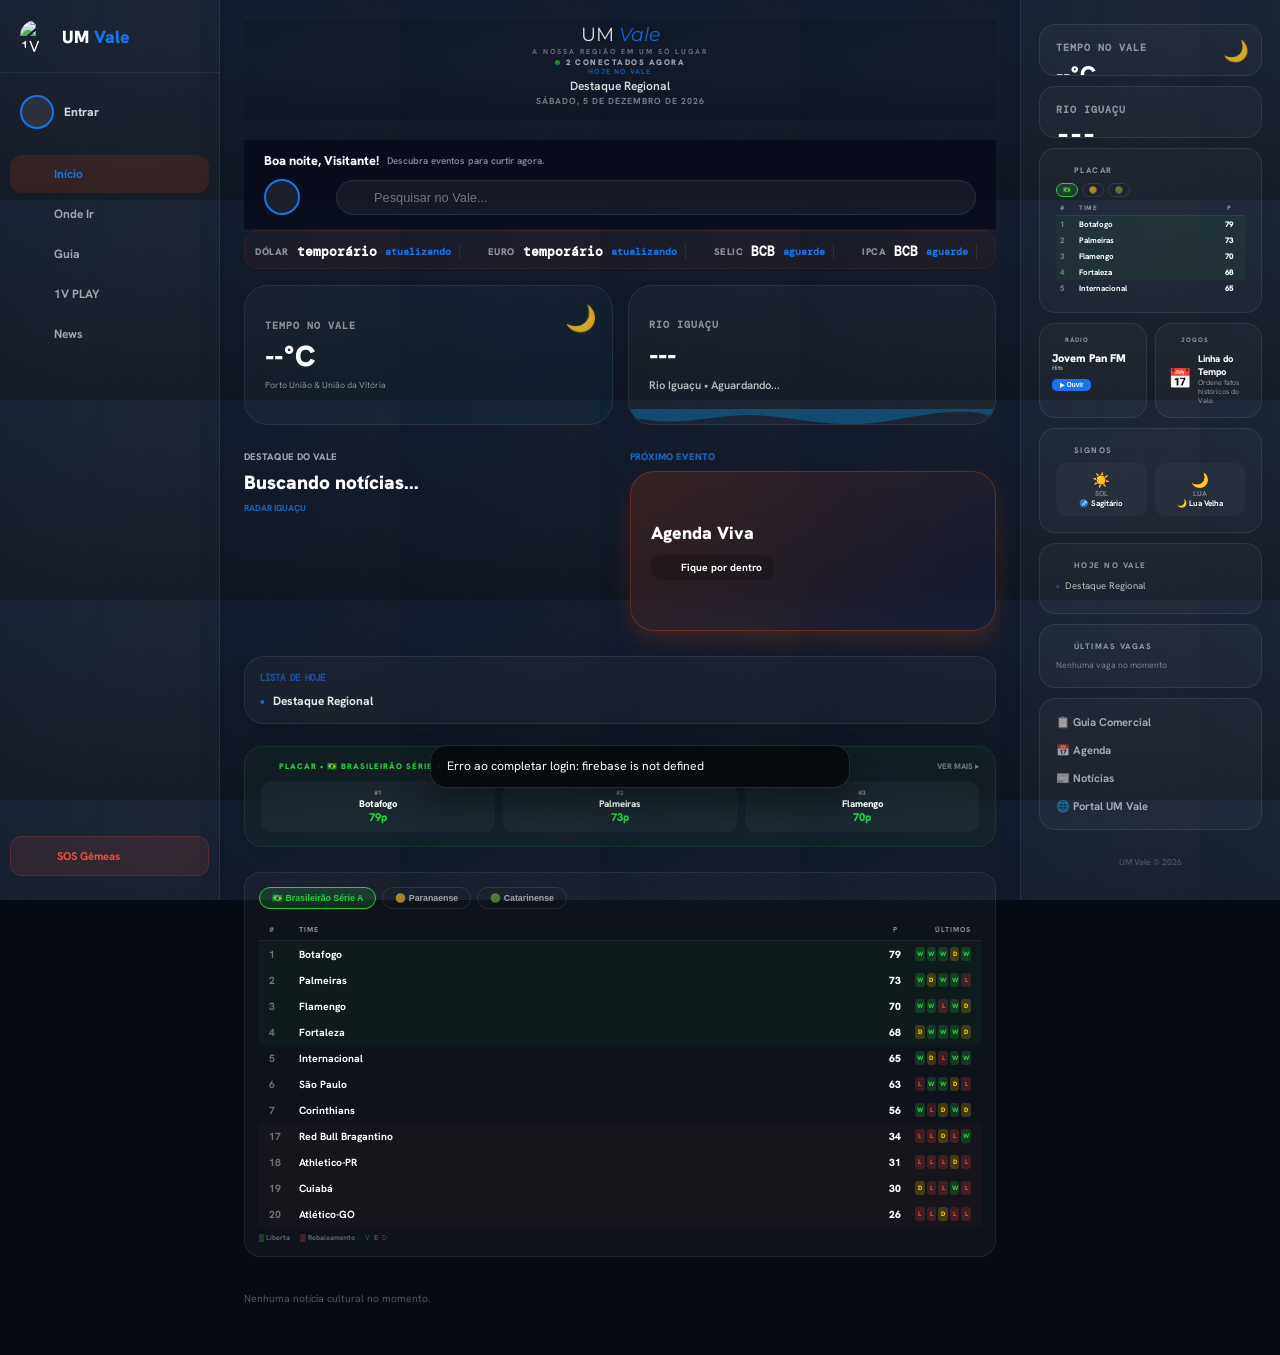
==== index.html @ b372ef94 "fix: sidebar widgets iguais ao home (tempo/rio stat-card), hoje no vale no sidebar, placar preview, " ====
<!DOCTYPE html>
<html lang="pt-br">
<head>
    <meta charset="UTF-8">
    <meta name="viewport" content="width=device-width, initial-scale=1.0, maximum-scale=1.0, user-scalable=no">
	    <title>UM Vale | A nossa região em um só lugar</title>
        <meta name="description" content="Tudo o que acontece no Vale do Iguaçu em um só lugar. Eventos, guia comercial, notícias e utilidade pública das Gêmeas.">
        <meta property="og:title" content="UM Vale | A nossa região em um só lugar">
        <meta property="og:description" content="O Super App oficial das Gêmeas do Iguaçu. Conecte-se com eventos, empresas e as principais notícias da região.">
        <meta property="og:image" content="https://umvale.wordpress.com/wp-content/uploads/2026/05/23e9addd-68b6-4407-bd96-4b62fd82db94.png?w=196&h=196">
        <meta property="og:type" content="website">
        <meta property="og:url" content="https://umvale.web.app">
        <meta property="og:locale" content="pt_BR">
        <meta property="og:site_name" content="UM Vale">
        <meta name="twitter:card" content="summary_large_image">
        <meta name="twitter:title" content="UM Vale | A nossa região em um só lugar">
        <meta name="twitter:description" content="Tudo sobre o Vale do Iguaçu: eventos, guia comercial, notícias e utilidade pública das Gêmeas.">
        <meta name="twitter:image" content="https://umvale.wordpress.com/wp-content/uploads/2026/05/23e9addd-68b6-4407-bd96-4b62fd82db94.png">
        <meta name="keywords" content="Vale do Iguaçu, União da Vitória, Porto União, Gêmeas do Iguaçu, eventos, notícias, guia comercial, radar iguaçu, UM Vale">
        <meta name="author" content="UM Vale">
        <meta name="robots" content="index, follow">
        <link rel="canonical" href="https://umvale.web.app">
        <link rel="manifest" href="/manifest.json">
        <meta name="theme-color" content="#090C1A">
        <meta name="apple-mobile-web-app-capable" content="yes">
        <meta name="apple-mobile-web-app-title" content="UM Vale">
        <meta name="apple-mobile-web-app-status-bar-style" content="black-translucent">
        <link rel="icon" type="image/svg+xml" href="data:image/svg+xml,%3Csvg xmlns='http://www.w3.org/2000/svg' viewBox='0 0 32 32'%3E%3Crect width='32' height='32' rx='6' fill='%23FF4E00'/%3E%3Ctext x='5' y='24' font-family='Arial' font-weight='900' font-size='18' fill='white'%3E1V%3C/text%3E%3C/svg%3E">
        <link rel="icon" type="image/png" href="https://umvale.wordpress.com/wp-content/uploads/2026/05/23e9addd-68b6-4407-bd96-4b62fd82db94.png?w=32&h=32">
	    <link rel="preconnect" href="https://fonts.googleapis.com">
	    <link rel="preconnect" href="https://fonts.gstatic.com" crossorigin>
	    <link rel="preload" as="image" href="https://umvale.wordpress.com/wp-content/uploads/2026/05/23e9addd-68b6-4407-bd96-4b62fd82db94.png?w=196&h=196&allow_lossy=1">
	    <link href="https://fonts.googleapis.com/css2?family=Hanken+Grotesk:wght@400;600;700;800;900&family=Montserrat:wght@700;800;900&family=DM+Mono:wght@400;500&display=swap" rel="stylesheet">
	    <script type="application/ld+json">
	    [{
	        "@context": "https://schema.org",
	        "@type": "WebApplication",
	        "name": "UM Vale",
	        "url": "https://umvale.web.app",
	        "description": "Tudo o que acontece no Vale do Iguaçu em um só lugar. Eventos, guia comercial, notícias, rádio e utilidade pública das Gêmeas.",
	        "applicationCategory": "Lifestyle",
	        "operatingSystem": "Web",
	        "browserRequirements": "Requires JavaScript",
	        "offers": {
	            "@type": "Offer",
	            "price": "0",
	            "priceCurrency": "BRL"
	        },
	        "author": {
	            "@type": "Organization",
	            "name": "UM Vale"
	        }
	    },
	    {
	        "@context": "https://schema.org",
	        "@type": "LocalBusiness",
	        "name": "UM Vale — Super App das Gêmeas do Iguaçu",
	        "description": "Portal de serviços, eventos, notícias e guia comercial de União da Vitória e Porto União.",
	        "url": "https://umvale.web.app",
	        "areaServed": [
	            {"@type": "City", "name": "União da Vitória"},
	            {"@type": "City", "name": "Porto União"}
	        ],
	        "address": {
	            "@type": "PostalAddress",
	            "addressLocality": "União da Vitória",
	            "addressRegion": "PR",
	            "addressCountry": "BR"
	        }
	    }]
	    </script>
	    <style>
        :root {
            --primary: #FF4E00;
            --secondary: #1B255F;
            --bg-color: #090C1A;
            --text-color: #ffffff;
            --text-muted: rgba(255, 255, 255, 0.6);
            --card-bg: rgba(255, 255, 255, 0.04);
            --card-border: rgba(255, 255, 255, 0.1);
            --glass-bg: rgba(255, 255, 255, 0.05);
            --glass-border: rgba(255, 255, 255, 0.12);
            --nav-bg: rgba(9, 12, 26, 0.95);
            
            --azul-vale: #1B255F;
            --laranja-destaque: #FF4E00;
            --amarelo-manha: #FFD700;
            --glass-bg: rgba(255, 255, 255, 0.05);
            --glass-bg-alt: rgba(255, 255, 255, 0.05);
            --preto-editorial: #090C1A;
            --off-white: #F5F2EC;
            
            --radar-blue: var(--primary);
            --esporte-green: #28CD41;
            --plural-orange: #FF9500;

            /* 1V PLAY */
            --azul-play: #1B255F;
            --laranja-play: #FF4E00;
            --off-white-play: #F5F2EC;
            --c-palavra: #1B255F;
            --c-quiz: #7C3AED;
            --c-soletra: #059669;
            --c-timeline: #D97706;
            --on-primary: #ffffff;
        }

        body.light-mode {
            --bg-color: #ffffff;
            --text-color: #1a1a1a;
            --text-muted: #666666;
            --card-bg: #f5f7fa;
            --card-border: rgba(0, 0, 0, 0.05);
            --glass-bg: rgba(255, 255, 255, 0.85);
            --glass-border: rgba(0, 0, 0, 0.08);
            --nav-bg: rgba(255, 255, 255, 0.98);
        }

        body.primary-is-light {
            --bg-color: #0f0d08;
            --text-color: #ffffff;
            --text-muted: rgba(255, 255, 255, 0.64);
            --card-bg: rgba(255, 215, 0, 0.055);
            --card-border: rgba(255, 215, 0, 0.16);
            --glass-bg: rgba(20, 17, 8, 0.88);
            --glass-border: rgba(255, 215, 0, 0.18);
            --nav-bg: rgba(15, 13, 8, 0.96);
        }

        body.primary-is-light .card,
        body.primary-is-light .stat-card,
        body.primary-is-light .search-bar,
        body.primary-is-light .tabs-container,
        body.primary-is-light .bottom-nav,
        body.primary-is-light #auth-container {
            background-color: rgba(12, 10, 6, 0.88) !important;
            border-color: rgba(255, 215, 0, 0.18) !important;
            color: #ffffff !important;
        }

        body.primary-is-light .btn-action,
        body.primary-is-light .tab-btn.active,
        body.primary-is-light .filter-chip.active,
        body.primary-is-light .btn--primary,
        body.primary-is-light .score-val,
        body.primary-is-light .card__tag,
        body.primary-is-light .badge,
        body.primary-is-light .editorial-pill.active,
        body.primary-is-light .btn {
            color: #0f0d08 !important;
        }

        /* Vale Memória & Desafio */
        .memory-bar {
            background: rgba(255, 255, 255, 0.03);
            border: 1px solid rgba(255, 255, 255, 0.08);
            border-radius: 24px;
            padding: 16px;
            margin-top: 10px;
            display: flex;
            flex-direction: column;
            gap: 8px;
        }
        .memory-item { display: flex; flex-direction: column; gap: 2px; }
        .memory-label { font-family: 'DM Mono', monospace; font-size: 0.6rem; color: var(--primary); text-transform: uppercase; letter-spacing: 1px; }
        .memory-value { font-size: 0.85rem; font-weight: 500; color: var(--text-color); line-height: 1.4; }

        /* Scoreboard & Radar */
        .scoreboard-radar {
            background: rgba(255, 255, 255, 0.03);
            border: 1px solid rgba(255, 255, 255, 0.08);
            border-radius: 24px;
            padding: 16px;
            margin-bottom: 20px;
            display: flex;
            flex-direction: column;
            gap: 12px;
            overflow: hidden;
            animation: fadeIn 0.5s ease;
        }
        .score-row {
            display: flex;
            align-items: center;
            justify-content: space-between;
            padding: 12px 0;
            border-bottom: 1px solid rgba(255,255,255,0.05);
        }
        .score-row:last-child { border-bottom: none; }
        .score-team-box {
            flex: 1;
            display: flex;
            flex-direction: column;
            align-items: center;
            gap: 4px;
            width: 35%;
        }
        .score-team-name {
            font-size: 0.75rem;
            font-weight: 800;
            text-align: center;
            white-space: nowrap;
            overflow: hidden;
            text-overflow: ellipsis;
            width: 100%;
        }
        .score-result-box {
            display: flex;
            align-items: center;
            justify-content: center;
            gap: 12px;
            padding: 0 15px;
            background: rgba(255,255,255,0.04);
            border-radius: 12px;
            height: 44px;
        }
        .score-number {
            font-size: 1.1rem;
            font-weight: 900;
            color: var(--esporte-green);
            font-family: 'DM Mono', monospace;
        }
        .score-vs {
            font-size: 0.55rem;
            opacity: 0.3;
            font-weight: 900;
        }
        .score-meta-below {
            display: flex;
            justify-content: center;
            gap: 10px;
            margin-top: 6px;
            font-size: 0.58rem;
            opacity: 0.5;
            font-weight: 700;
            text-transform: uppercase;
        }
        .score-expand-btn {
            background: rgba(255,255,255,0.05);
            border: 1px solid rgba(255,255,255,0.1);
            color: rgba(255,255,255,0.6);
            width: 100%;
            padding: 10px;
            border-radius: 12px;
            font-size: 0.65rem;
            font-weight: 900;
            text-transform: uppercase;
            cursor: pointer;
            margin-top: 5px;
            transition: 0.3s;
        }
        
        /* GAME INTERACTION FEEDBACK */
        .game-btn-active {
            transform: scale(0.95);
            background: var(--primary) !important;
            color: var(--on-primary) !important;
            box-shadow: 0 0 20px var(--primary);
            transition: 0.1s ease;
        }
        .game-choice-p { transition: all 0.2s cubic-bezier(0.4, 0, 0.2, 1); }
        .game-choice-p:active { transform: scale(0.92); filter: brightness(1.2); }

        * { margin: 0; padding: 0; box-sizing: border-box; -webkit-tap-highlight-color: transparent; }

        body {
            font-family: 'Hanken Grotesk', sans-serif;
            background-color: #000;
            background-image: url('https://images.unsplash.com/photo-1550684848-fac1c5b4e853?q=80&w=1080');
            background-size: cover;
            background-position: center;
            background-attachment: fixed;
            background-repeat: no-repeat;
            color: var(--text-color);
            min-height: 100vh;
            overflow-x: hidden;
            transition: background-color 0.4s ease, color 0.4s ease;
        }
        /* Headlines: Montserrat */
        .app-title, .splash__title-app, .splash__logo-v, .card-title, .section-title,
        .hub-title-p, .gc-n-p, .home-section-head .section-title,
        h1, h2, h3, h4, .stat-value, .loading { font-family: 'Montserrat', sans-serif; }
        /* Metadata: DM Mono */
        .card-detail, .stat-label, .splash__msg,
        .news-badge, .filter-chip, .card-type { font-family: 'DM Mono', monospace; }

        body::before {
            content: "";
            position: fixed;
            inset: 0;
            pointer-events: none;
            z-index: -1;
            background: 
                radial-gradient(900px 520px at 10% 0%, var(--glass-bg), transparent 60%),
                radial-gradient(720px 520px at 95% 10%, var(--glass-bg-alt), transparent 62%),
                url("data:image/svg+xml,%3Csvg viewBox='0 0 200 200' xmlns='http://www.w3.org/2000/svg'%3E%3Cfilter id='n'%3E%3CfeTurbulence type='fractalNoise' baseFrequency='0.8' numOctaves='3' stitchTiles='stitch'/%3E%3C/filter%3E%3Crect width='100%25' height='100%25' filter='url(%23n)' opacity='0.03'/%3E%3C/svg%3E");
            background-repeat: repeat;
            background-size: 200px 200px;
            opacity: 1;
        }
        body.light-mode::before { opacity: 0.3; }

        .bg-fixed {
            position: fixed;
            top: 0; left: 0; width: 100%; height: 100%;
            background: #000 url('https://images.unsplash.com/photo-1449824913935-59a10b8d2000?q=80&w=1920') no-repeat center center;
            background-size: cover;
            z-index: -1;
            filter: brightness(0.12) saturate(0.8) blur(10px);
            transform: scale(1.1);
            background-repeat: no-repeat;
        }



        /* ===== DESKTOP SIDEBARS ===== */
        #sidebar-left, #sidebar-right { display: none; }

        .sidebar-left {
            position: fixed; top: 0; left: 0;
            width: 220px; height: 100vh;
            background: var(--card-bg);
            border-right: 1px solid var(--card-border);
            display: flex; flex-direction: column;
            padding: 20px 0; z-index: 900;
            overflow-y: auto;
        }
        .sidebar-left__brand {
            display: flex; align-items: center; gap: 10px;
            padding: 0 20px 20px;
            border-bottom: 1px solid rgba(255,255,255,0.06);
        }
        .sidebar-left__logo { width: 32px; height: 32px; border-radius: 50%; }
        .sidebar-left__title { font-size: 1.1rem; font-weight: 900; color: #fff; }
        .sidebar-left__title span { color: var(--primary); }

        .sidebar-left__profile {
            display: flex; align-items: center; gap: 10px;
            padding: 14px 20px; cursor: pointer;
            transition: 0.2s; margin: 8px 0;
        }
        .sidebar-left__profile:hover { background: rgba(255,255,255,0.04); }
        .sidebar-left__avatar {
            width: 34px; height: 34px; border-radius: 50%;
            background: rgba(255,255,255,0.08);
            border: 2px solid var(--primary);
            display: flex; align-items: center; justify-content: center;
            flex-shrink: 0; overflow: hidden;
        }
        .sidebar-left__user {
            font-size: 0.75rem; font-weight: 800; color: rgba(255,255,255,0.8);
            white-space: nowrap; overflow: hidden; text-overflow: ellipsis;
        }

        .sidebar-left__nav {
            flex: 1; display: flex; flex-direction: column;
            padding: 4px 10px; gap: 2px;
        }
        .sidebar-nav-item {
            display: flex; align-items: center; gap: 12px;
            padding: 11px 14px; border-radius: 12px;
            font-size: 0.75rem; font-weight: 700;
            color: rgba(255,255,255,0.6); text-decoration: none;
            transition: 0.2s; cursor: pointer;
        }
        .sidebar-nav-item:hover { background: rgba(255,255,255,0.06); color: rgba(255,255,255,0.9); }
        .sidebar-nav-item.active { background: rgba(255,78,0,0.12); color: var(--primary); }
        .sidebar-nav-item i { width: 18px; flex-shrink: 0; }

        .sidebar-left__sos {
            display: flex; align-items: center; gap: 10px;
            padding: 12px 20px; margin: 8px 10px 4px;
            border-radius: 12px; cursor: pointer;
            background: rgba(231,76,60,0.1);
            border: 1px solid rgba(231,76,60,0.2);
            color: #e74c3c; font-size: 0.7rem; font-weight: 800;
            transition: 0.2s;
        }
        .sidebar-left__sos:hover { background: rgba(231,76,60,0.2); }
        .sidebar-left__sos i { width: 16px; }

        /* RIGHT SIDEBAR */
        .sidebar-right {
            position: fixed; top: 0; right: 0;
            width: 260px; height: 100vh;
            background: var(--card-bg);
            border-left: 1px solid var(--card-border);
            display: flex; flex-direction: column;
            padding: 24px 18px; z-index: 900;
            overflow-y: auto; gap: 10px;
        }
        .sidebar-right__section {
            background: rgba(255,255,255,0.03);
            border: 1px solid var(--card-border);
            border-radius: 16px; padding: 16px;
        }
        .sidebar-right__label {
            font-size: 0.5rem; font-weight: 800;
            text-transform: uppercase; letter-spacing: 1.5px;
            color: var(--text-muted); margin-bottom: 8px;
        }
        .sidebar-right__weather {
            display: flex; align-items: center; justify-content: space-between;
        }
        .sidebar-right__river {
            display: flex; flex-direction: column; gap: 2px;
        }
        .sidebar-right__links {
            display: flex; flex-direction: column; gap: 6px;
            padding: 12px 16px;
        }
        .sidebar-right__links a {
            color: rgba(255,255,255,0.6); text-decoration: none;
            font-size: 0.7rem; font-weight: 700; padding: 4px 0;
            transition: 0.2s; cursor: pointer;
        }
        .sidebar-right__links a:hover { color: #fff; }
        .sidebar-right__footer {
            text-align: center; font-size: 0.55rem;
            color: rgba(255,255,255,0.2); padding: 16px 0 8px;
            margin-top: auto; font-weight: 600;
        }

        /* DESKTOP LAYOUT OVERRIDES */
        @media (min-width: 1024px) {
            .container {
                max-width: none;
                margin: 0 260px 0 220px;
                padding: 20px 24px;
                padding-bottom: 40px;
            }
            .bottom-nav { display: none !important; }
            #sidebar-left { display: flex; }
            #sidebar-right { display: flex; }
            body { background: var(--bg-color); }
            .bg-fixed { display: none; }
            #mini-player-container {
                left: calc(220px + (100vw - 220px - 260px) / 2);
                bottom: 24px;
                max-width: 500px;
                width: calc(100vw - 220px - 260px - 40px);
            }
            /* Hide duplicated home widgets on desktop — only sidebar shows them */
            #view-home .impact-stats,
            #view-home #home-widgets,
            #view-home #home-footer,
            #view-home #home-today-events,
            #view-home #home-guide-feature {
                display: none;
            }
        }

        /* TABLET NARROW (iPad mini portrait) */
        @media (min-width: 768px) and (max-width: 899px) {
            .container { max-width: none; margin: 0 0 0 70px; }
            .bottom-nav { display: none !important; }
            #sidebar-right { display: none; }
            #sidebar-left {
                display: flex; width: 70px;
                padding: 16px 0; align-items: center;
            }
            .sidebar-left__brand { flex-direction: column; padding: 0 8px 16px; gap: 4px; }
            .sidebar-left__title { display: none; }
            .sidebar-left__logo { width: 28px; height: 28px; }
            .sidebar-left__profile { flex-direction: column; padding: 10px 0; }
            .sidebar-left__user { display: none; }
            .sidebar-left__nav { align-items: center; padding: 4px 4px; }
            .sidebar-nav-item {
                flex-direction: column; gap: 3px; padding: 10px 4px;
                font-size: 0.5rem; text-align: center;
            }
            .sidebar-nav-item i { width: 20px; }
            .sidebar-nav-item span { display: block; }
            .sidebar-left__sos {
                flex-direction: column; gap: 4px; padding: 10px;
                font-size: 0.5rem; margin: 8px 4px 4px; text-align: center;
            }
            .sidebar-left__sos i { width: 18px; }
            #mini-player-container {
                left: calc(70px + (100vw - 70px) / 2);
                max-width: 500px;
                width: calc(100vw - 70px - 40px);
            }
        }

        /* TABLET WIDE (iPad Air/Pro) — mostra sidebar-right se houver espaço */
        @media (min-width: 900px) and (max-width: 1023px) {
            .container { max-width: none; margin: 0 220px 0 70px; }
            .bottom-nav { display: none !important; }
            #sidebar-right { display: flex; width: 220px; }
            #sidebar-left {
                display: flex; width: 70px;
                padding: 16px 0; align-items: center;
            }
            .sidebar-left__brand { flex-direction: column; padding: 0 8px 16px; gap: 4px; }
            .sidebar-left__title { display: none; }
            .sidebar-left__logo { width: 28px; height: 28px; }
            .sidebar-left__profile { flex-direction: column; padding: 10px 0; }
            .sidebar-left__user { display: none; }
            .sidebar-left__nav { align-items: center; padding: 4px 4px; }
            .sidebar-nav-item {
                flex-direction: column; gap: 3px; padding: 10px 4px;
                font-size: 0.5rem; text-align: center;
            }
            .sidebar-nav-item i { width: 20px; }
            .sidebar-nav-item span { display: block; }
            .sidebar-left__sos {
                flex-direction: column; gap: 4px; padding: 10px;
                font-size: 0.5rem; margin: 8px 4px 4px; text-align: center;
            }
            .sidebar-left__sos i { width: 18px; }
            #mini-player-container {
                left: calc(70px + (100vw - 70px - 220px) / 2 + 70px);
                max-width: 460px;
                width: calc(100vw - 70px - 220px - 40px);
            }
            /* Hide duplicated home widgets on wide tablet */
            #view-home .impact-stats,
            #view-home #home-widgets,
            #view-home #home-footer,
            #view-home #home-today-events,
            #view-home #home-guide-feature {
                display: none;
            }
        }

        header {
            margin-bottom: 20px;
            display: flex;
            flex-direction: column;
            align-items: center;
            text-align: center;
            position: relative;
        }

        .stat-card {
            background: var(--card-bg);
            border: 1px solid var(--card-border);
            padding: 20px;
            border-radius: 24px;
            display: flex;
            flex-direction: column;
            justify-content: center;
            min-height: 140px;
            position: relative;
            overflow: hidden;
            transition: all 0.4s cubic-bezier(0.4, 0, 0.2, 1);
        }

        .stat-card--weather {
            background: linear-gradient(135deg, var(--card-bg), rgba(0, 163, 255, 0.05));
        }
        
        .stat-card--river {
            background: var(--card-bg);
        }

        .liquid-container {
            position: absolute;
            bottom: 0;
            left: 0;
            width: 100%;
            height: 0%;
            background: linear-gradient(180deg, rgba(0, 163, 255, 0.3), rgba(0, 163, 255, 0.6));
            transition: height 1.5s cubic-bezier(0.4, 0, 0.2, 1);
            z-index: 1;
        }

        .liquid-wave {
            position: absolute;
            top: -15px;
            left: 0;
            width: 200%;
            height: 20px;
            background: url('data:image/svg+xml,<svg xmlns="http://www.w3.org/2000/svg" viewBox="0 0 1200 120" preserveAspectRatio="none"><path d="M0,0V46.29c47.79,22.2,103.59,32.17,158,28,70.36-5.37,136.33-33.31,206.8-37.5C438.64,32.43,512.34,53.67,583,72.05c69.27,18,138.3,24.88,209.4,13.08,36.15-6,69.85-17.84,104.45-29.34C989.49,25,1113-14.29,1200,52.47V0Z" fill="rgba(0, 163, 255, 0.3)"/></svg>');
            background-size: 50% 100%;
            animation: waveMove 4s linear infinite;
        }

        @keyframes waveMove {
            from { transform: translateX(0); }
            to { transform: translateX(-50%); }
        }

        .stat-content {
            position: relative;
            z-index: 2;
        }

        .stat-label {
            font-size: 0.65rem;
            font-weight: 900;
            text-transform: uppercase;
            letter-spacing: 1px;
            margin-bottom: 10px;
            color: var(--text-muted);
        }

        .stat-value {
            font-size: 1.8rem;
            font-weight: 900;
            font-family: 'Hanken Grotesk', sans-serif;
            line-height: 1;
            margin-bottom: 8px;
        }

        .stat-meta {
            font-size: 0.7rem;
            font-weight: 600;
            opacity: 0.7;
        }

        .stat-card--hot { 
            background: linear-gradient(135deg, var(--card-bg), rgba(255, 78, 0, 0.15)); 
            border-color: rgba(255, 78, 0, 0.25); 
        }
        .stat-card--mild { 
            background: linear-gradient(135deg, var(--card-bg), rgba(20, 188, 226, 0.12)); 
            border-color: rgba(20, 188, 226, 0.25); 
        }
        .stat-card--cold { --card-accent: #3498db; }
        
        .weather-visual {
            position: absolute; top: 0; right: 0; bottom: 0; left: 0;
            pointer-events: none; overflow: hidden; z-index: 0;
        }
        .weather-visual--sun {
            background: radial-gradient(circle at 80% 20%, rgba(255, 215, 0, 0.12), transparent 60%);
            animation: sunPulseCard 4s ease-in-out infinite;
        }
        @keyframes sunPulseCard { 0%, 100% { opacity: 0.4; } 50% { opacity: 0.8; } }
        
        .weather-visual--rain::before {
            content: ""; position: absolute; inset: 0;
            background: repeating-linear-gradient(to bottom, transparent, transparent 20px, rgba(52, 152, 219, 0.08) 21px, transparent 22px);
            animation: rainFallCard 0.6s linear infinite;
        }
        @keyframes rainFallCard { from { transform: translateY(-20px); } to { transform: translateY(0); } }

        .weather-visual--night {
            background: radial-gradient(circle at 20% 80%, rgba(26, 115, 232, 0.08), transparent 50%);
        }
          background: linear-gradient(135deg, var(--card-bg), rgba(0, 122, 255, 0.12)); 
            border-color: rgba(0, 122, 255, 0.25); 
        }

        .app-title {
            font-family: 'Montserrat', sans-serif;
            font-weight: 900;
            font-size: 1.5rem;
            letter-spacing: -1px;
        }

        .app-title span { color: var(--primary); font-style: italic; }

        .brand-logo {
            height: 62px;
            width: auto;
            object-fit: contain;
            margin-bottom: 10px;
            filter: drop-shadow(0 10px 30px rgba(0,0,0,0.55));
        }

	        .app-subtitle {
	            text-decoration: none;
	            color: rgba(255,255,255,0.45);
	            font-size: 0.65rem;
	            font-weight: 700;
	            margin-top: 6px;
	            letter-spacing: 1px;
	            text-transform: uppercase;
	        }
	
        .view { display: none; }
        .view.active { display: block; animation: viewFadeIn 0.25s ease; }
        @keyframes viewFadeIn { from { opacity: 0; transform: translateY(6px); } to { opacity: 1; transform: translateY(0); } }
        @keyframes skeleton-pulse { 0%, 100% { opacity: 0.3; } 50% { opacity: 0.6; } }
        .skeleton { background: rgba(255,255,255,0.08); border-radius: 12px; animation: skeleton-pulse 1.8s ease-in-out infinite; }
        .playing-bar-container { display:flex; align-items:flex-end; gap:2px; height:12px; position:absolute; bottom:8px; right:8px; }
        .playing-bar { width:2px; height:100%; background:var(--primary); animation: playing 0.8s ease-in-out infinite; transform-origin: bottom; }
        .playing-bar:nth-child(2) { animation-delay: 0.2s; }
        .playing-bar:nth-child(3) { animation-delay: 0.4s; }
        @keyframes playing { 0%, 100% { transform: scaleY(0.3); } 50% { transform: scaleY(1); } }

        @keyframes fadeIn {
            from { opacity: 0; transform: translateY(10px); }
            to { opacity: 1; transform: translateY(0); }
        }

        .tabs-container {
            background: var(--glass-bg);
            backdrop-filter: blur(20px);
            border-radius: 50px;
            padding: 5px;
            display: flex;
            margin-bottom: 20px;
            border: 1px solid var(--glass-border);
        }

        .tab-btn {
            flex: 1;
            padding: 10px;
            border: none;
            background: transparent;
            color: var(--text-muted);
            font-family: 'Hanken Grotesk', sans-serif;
            font-weight: 700;
            font-size: 0.7rem;
            text-transform: uppercase;
            cursor: pointer;
            border-radius: 50px;
            transition: all 0.3s ease;
        }

        .tab-btn.active { background: var(--primary); color: var(--on-primary); box-shadow: 0 4px 12px rgba(255,78,0,0.3); }

        .filter-chip[data-tone="radar"].active { background: var(--radar-blue); }
        .filter-chip[data-tone="esporte"].active { background: var(--esporte-green); }
        .filter-chip[data-tone="plural"].active { background: var(--plural-orange); }

        .news-badge--radar { background: var(--radar-blue); color: #fff; }
        .news-badge--esporte { background: var(--esporte-green); color: #fff; }
        .news-badge--plural { background: var(--plural-orange); color: #fff; }
        
        .btn-action--radar { background: var(--radar-blue) !important; }
        .btn-action--esporte { background: var(--esporte-green) !important; }
        .btn-action--plural { background: var(--plural-orange) !important; }
        
        .home-section-head[data-brand="radar"] .section-title { color: var(--radar-blue); }
        .home-section-head[data-brand="esporte"] .section-title { color: var(--esporte-green); }
        .home-section-head[data-brand="plural"] .section-title { color: var(--plural-orange); }

        .home-section-head[data-brand="radar"] .home-link-btn { background: rgba(0,163,255,0.1); color: var(--radar-blue); border-color: rgba(0,163,255,0.2); }
        .home-section-head[data-brand="esporte"] .home-link-btn { background: rgba(40,205,65,0.1); color: var(--esporte-green); border-color: rgba(40,205,65,0.2); }
        .home-section-head[data-brand="plural"] .home-link-btn { background: rgba(255,149,0,0.1); color: var(--plural-orange); border-color: rgba(255,149,0,0.2); }

        .doodle-date {
            font-size: 0.7rem;
            font-weight: 800;
            color: var(--primary);
            margin-top: 4px;
            text-transform: uppercase;
            letter-spacing: 2px;
            background: rgba(255,78,0,0.1);
            padding: 4px 12px;
            border-radius: 20px;
            display: inline-block;
        }
        
        .event-emphasis {
            background: linear-gradient(135deg, rgba(255,78,0,0.15), rgba(27,37,95,0.2)) !important;
            border: 1px solid rgba(255,78,0,0.3) !important;
            box-shadow: 0 10px 25px rgba(255,78,0,0.15) !important;
        }


        .all-day-strip {
            display: flex;
            gap: 10px;
            overflow-x: auto;
            padding-bottom: 20px;
            margin-bottom: 10px;
            scrollbar-width: none;
        }
        .all-day-strip::-webkit-scrollbar { display: none; }

        .date-chip {
            background: var(--card-bg);
            backdrop-filter: blur(10px);
            border: 1px solid var(--card-border);
            padding: 10px 18px;
            border-radius: 20px;
            white-space: nowrap;
            display: flex;
            align-items: center;
            gap: 8px;
            font-size: 0.8rem;
            font-weight: 700;
            color: var(--text-color);
            box-shadow: 0 4px 15px rgba(0,0,0,0.1);
        }

        .strip-arrow {
            background: var(--card-bg);
            border: 1px solid var(--card-border);
            color: var(--text-color);
            width: 32px;
            height: 32px;
            border-radius: 50%;
            display: flex;
            align-items: center;
            justify-content: center;
            cursor: pointer;
            font-size: 1.2rem;
            font-weight: 700;
            flex-shrink: 0;
            transition: 0.2s;
            line-height: 1;
            padding: 0;
        }
        .strip-arrow:hover { background: rgba(255,78,0,0.2); border-color: var(--primary); }

	        .card {
	            background: var(--card-bg);
	            backdrop-filter: blur(25px);
	            border: 1px solid var(--card-border);
	            border-radius: 28px;
	            padding: 22px;
	            margin-bottom: 22px;
	            position: relative;
	            box-shadow: 0 15px 35px rgba(0,0,0,0.1);
                color: var(--text-color);
                transition: transform 0.2s ease, box-shadow 0.2s ease;
	        }

        .event-banner {
            width: 100%;
            height: 100%;
            object-fit: cover;
            display: block;
        }

	        .news-cover {
	            width: calc(100% + 44px);
	            margin: -22px -22px 14px -22px;
	            height: 198px;
	            object-fit: cover;
	            display: block;
	            border-bottom: 1px solid var(--glass-border);
	        }

	        .card-header {
	            display: flex;
	            justify-content: space-between;
	            align-items: center;
	            margin-bottom: 8px;
	        }

	        .card-type {
	            font-size: 0.6rem;
	            font-weight: 900;
	            text-transform: uppercase;
	            color: var(--primary);
	        }

	        .news-badge {
	            display: inline-flex;
	            align-items: center;
	            padding: 6px 10px;
	            border-radius: 999px;
	            border: 1px solid transparent;
	            line-height: 1;
	        }
	        .news-badge--radar {
	            color: #6bb8ff;
	            background: rgba(32, 113, 217, 0.14);
	            border-color: rgba(107, 184, 255, 0.28);
	        }
	        .news-badge--esporte {
	            color: #6fdf8b;
	            background: rgba(37, 153, 74, 0.14);
	            border-color: rgba(111, 223, 139, 0.28);
	        }
	        .news-badge--plural {
	            color: #ff9a4a;
	            background: rgba(255, 122, 26, 0.14);
	            border-color: rgba(255, 154, 74, 0.28);
	        }

        .guide-subtab.active {
            background: rgba(255,255,255,0.1);
            color: #fff;
            border-color: var(--primary);
        }

        /* SOCIAL & CHAT STYLES */
        .social-btn {
            display: flex;
            align-items: center;
            gap: 6px;
            font-size: 0.7rem;
            font-weight: 800;
            opacity: 0.6;
            cursor: pointer;
            transition: all 0.2s ease;
        }
        .social-btn:hover { opacity: 1; transform: translateY(-2px); }
        .social-btn i { width: 16px; }
        .social-btn .count { min-width: 10px; }
        
        .chat-bubble {
            padding: 10px 14px;
            border-radius: 18px;
            font-size: 0.85rem;
            max-width: 80%;
            margin-bottom: 8px;
            line-height: 1.4;
        }
        .chat-bubble.mine {
            background: var(--primary);
            color: #fff;
            align-self: flex-end;
            border-bottom-right-radius: 4px;
        }
        .chat-bubble.theirs {
            background: rgba(255,255,255,0.1);
            color: #fff;
            align-self: flex-start;
            border-bottom-left-radius: 4px;
        }
        
        .status-badge {
            font-size: 0.55rem;
            font-weight: 900;
            padding: 4px 8px;
            border-radius: 6px;
            text-transform: uppercase;
        }
        .status-badge.sold { background: #FF3B30; color: #fff; }
        .status-badge.active { background: #34C759; color: #fff; }

        .share-icon-btn {
            background: rgba(255,255,255,0.1);
            border: none;
            width: 32px;
            height: 32px;
            border-radius: 50%;
            display: flex;
            align-items: center;
            justify-content: center;
            color: #fff;
            cursor: pointer;
        }
        .header-btn {
            min-width: 44px;
            min-height: 44px;
            display: flex;
            align-items: center;
            justify-content: center;
            background: none;
            border: none;
            color: var(--text-color);
            cursor: pointer;
            padding: 0;
            margin: 0;
            -webkit-tap-highlight-color: transparent;
            touch-action: manipulation;
            border-radius: 12px;
            transition: background 0.2s ease;
        }
        .header-btn:focus-visible {
            outline: 2px solid var(--primary);
            outline-offset: 2px;
        }
        .header-btn i {
            width: 22px;
            height: 22px;
            display: flex;
            align-items: center;
            justify-content: center;
            pointer-events: none;
        }
        .header-btn.is-favorite i {
            color: #FFD166 !important;
        }
        .header-btn:active {
            background: rgba(255,255,255,0.08);
            transform: scale(0.92);
        }
        .header-btn--primary i { color: var(--primary); }
        .header-btn--danger i { color: #e74c3c; }

        .header-icon-btn {
            width: 22px; height: 22px; opacity: 0.85; cursor: pointer;
            color: var(--text-color); display: flex; align-items: center;
            justify-content: center; transition: opacity 0.2s ease;
        }
        .header-icon-btn.is-favorite { color: #FFD166 !important; opacity: 1; }

        .header-bar {
            display: flex;
            align-items: center;
            gap: 4px;
            padding: 6px 12px 0;
            position: relative;
            z-index: 2;
        }
        .header-bar-left {
            display: flex;
            align-items: center;
            gap: 2px;
            flex-shrink: 0;
        }
        .header-bar-center {
            flex: 1;
            text-align: center;
            min-width: 0;
        }
        .header-bar-center .app-title {
            margin: 0;
            font-size: 1rem;
            white-space: nowrap;
            overflow: hidden;
            text-overflow: ellipsis;
        }
        .header-bar-right {
            display: flex;
            align-items: center;
            gap: 2px;
            flex-shrink: 0;
        }

        .header-search {
            display: flex;
            align-items: center;
            gap: 8px;
            padding: 6px 12px 10px;
            position: relative;
            z-index: 2;
        }
        .header-search-inner {
            flex: 1;
            display: flex;
            align-items: center;
            gap: 10px;
            background: rgba(255,255,255,0.06);
            border: 1px solid rgba(255,255,255,0.1);
            border-radius: 20px;
            padding: 8px 16px;
            min-height: 44px;
        }
        .header-search-inner input[type="search"] {
            background: transparent;
            border: none;
            color: #fff;
            width: 100%;
            outline: none;
            font-family: 'Hanken Grotesk', sans-serif;
            font-size: 0.85rem;
            -webkit-appearance: none;
        }
        .header-search-inner input[type="search"]::-webkit-search-decoration,
        .header-search-inner input[type="search"]::-webkit-search-cancel-button {
            -webkit-appearance: none;
        }

        @media (prefers-reduced-motion: reduce) {
            *,
            *::before,
            *::after {
                animation-duration: 0.01ms !important;
                animation-iteration-count: 1 !important;
                transition-duration: 0.01ms !important;
                scroll-behavior: auto !important;
            }
        }

        @media (max-width: 360px) {
            .header-bar { padding: 4px 8px 0; gap: 2px; }
            .header-search { padding: 4px 8px 8px; }
            .header-btn { min-width: 40px; min-height: 40px; }
        }

	        .card-title {
	            font-family: 'Hanken Grotesk', sans-serif;
	            font-weight: 900;
	            font-size: 1.35rem;
	            margin-bottom: 12px;
	            line-height: 1.2;
                color: var(--text-color);
	        }
	
	        .location-pill {
	            display: inline-flex;
	            align-items: flex-start;
	            gap: 10px;
	            padding: 10px 16px;
	            border-radius: 18px;
	            background: var(--card-border);
	            border: 1px solid var(--glass-border);
	            box-shadow: 0 8px 20px rgba(0,0,0,0.1);
	            margin-bottom: 15px;
	            max-width: 100%;
	            text-decoration: none;
	            color: var(--text-color);
	        }
	        .location-pill__label {
	            font-size: 0.65rem;
	            font-weight: 900;
	            letter-spacing: 0.12em;
	            text-transform: uppercase;
	            color: var(--primary);
	            margin-right: 4px;
	        }
	        .location-pill__value {
	            font-size: 0.85rem;
	            font-weight: 800;
	            color: var(--text-color);
	            overflow: visible;
	            text-overflow: initial;
	            white-space: normal;
	            line-height: 1.28;
	        }

	        .event-card--focused {
	            border-color: rgba(255, 78, 0, 0.72) !important;
	            box-shadow: 0 0 0 1px rgba(255, 78, 0, 0.45), 0 18px 48px rgba(0,0,0,0.34);
	        }

	        .card-detail {
	            display: flex;
	            align-items: center;
	            gap: 10px;
	            font-size: 1rem;
	            color: var(--text-muted);
	            margin-bottom: 8px;
	        }

	        .card-detail i { width: 16px; color: var(--primary); }

	        .btn-action {
	            width: 100%;
	            margin-top: 15px;
	            padding: 16px;
	            border-radius: 20px;
                border: none;
                background: var(--primary);
                color: var(--on-primary);
                font-weight: 900;
                text-transform: uppercase;
	            font-size: 0.85rem;
	            cursor: pointer;
                box-shadow: 0 8px 20px rgba(255,78,0,0.25);
	        }
	        .btn-action--news {
	            color: var(--on-primary);
	            border: 1px solid transparent;
	        }
	        .btn-action--news.btn-action--radar { background: var(--radar-blue); color: var(--on-primary); }
	        .btn-action--news.btn-action--esporte { background: var(--esporte-green); color: #fff; }
	        .btn-action--news.btn-action--plural { background: var(--plural-orange); color: #fff; }

	        .filter-row {
	            display: flex;
	            gap: 12px;
	            overflow-x: auto;
	            padding-bottom: 12px;
	            margin: 15px 0 20px;
	            scrollbar-width: none;
	        }
	        .filter-row::-webkit-scrollbar { display: none; }
	        .filter-chip {
	            border: 1px solid var(--card-border);
	            background: var(--card-bg);
	            color: var(--text-muted);
	            padding: 12px 18px;
	            border-radius: 999px;
	            font-family: 'Hanken Grotesk', sans-serif;
	            font-size: 0.75rem;
	            font-weight: 800;
	            text-transform: uppercase;
	            white-space: nowrap;
	            cursor: pointer;
                transition: all 0.2s ease;
	        }
	        .filter-chip.active {
	            color: #fff;
	            border-color: transparent;
	            box-shadow: 0 8px 20px rgba(0,0,0,0.15);
	        }

        /* FINANCE TICKER */
        .finance-ticker {
            background: rgba(255, 78, 0, 0.04);
            border: 1px solid rgba(255, 78, 0, 0.1);
            border-radius: 14px;
            padding: 8px 0;
            margin-bottom: 16px;
            overflow-x: auto;
            overflow-y: hidden;
            position: relative;
            -webkit-overflow-scrolling: touch;
            scrollbar-width: thin;
            scrollbar-color: rgba(255,78,0,0.3) transparent;
            cursor: grab;
        }
        .finance-ticker:active { cursor: grabbing; }
        .finance-ticker::-webkit-scrollbar { height: 3px; }
        .finance-ticker::-webkit-scrollbar-thumb { background: rgba(255,78,0,0.3); border-radius: 99px; }
        .finance-ticker-track {
            display: inline-flex;
            gap: 28px;
            animation: tickerScroll 30s linear infinite;
            width: fit-content;
            padding: 0 10px;
            will-change: transform;
        }
        .finance-ticker:hover .finance-ticker-track,
        .finance-ticker:active .finance-ticker-track {
            animation-play-state: paused;
        }
        .finance-ticker-item {
            display: flex;
            align-items: center;
            gap: 8px;
            white-space: nowrap;
            user-select: none;
        }
        .finance-ticker-item .c-label {
            color: var(--text-muted);
            font-weight: 900;
            font-size: 0.6rem;
            text-transform: uppercase;
            letter-spacing: 0.5px;
        }
        .finance-ticker-item .c-price {
            color: #fff;
            font-weight: 800;
            font-size: 0.8rem;
            font-family: 'DM Mono', monospace;
        }
        .finance-ticker-item .c-change {
            font-weight: 900;
            font-size: 0.6rem;
            font-family: 'DM Mono', monospace;
        }
        .finance-ticker-item .c-change.pos { color: #28CD41; }
        .finance-ticker-item .c-change.neg { color: #e74c3c; }
        .finance-ticker-item .c-divider {
            width: 1px;
            height: 16px;
            background: rgba(255,255,255,0.08);
            flex-shrink: 0;
        }
        .finance-ticker-item .c-change.neu { color: var(--primary); }

        @keyframes tickerScroll {
            0% { transform: translateX(0); }
            100% { transform: translateX(-50%); }
        }

        /* LIVE INDICATOR */
        .online-indicator {
            display: flex;
            align-items: center;
            justify-content: center;
            gap: 6px;
            margin-top: 4px;
            opacity: 0.6;
            animation: fadeIn 1s ease;
        }
        .dot-live {
            width: 5px;
            height: 5px;
            background: #28CD41;
            border-radius: 50%;
            box-shadow: 0 0 0 rgba(40, 205, 65, 0.4);
            animation: pulse-live 2s infinite;
        }
        #online-now-count {
            font-size: 0.5rem;
            font-weight: 900;
            letter-spacing: 1.5px;
            color: #fff;
            text-transform: uppercase;
        }
        @keyframes doodlePulse {
            0%, 100% { opacity: 1; transform: scale(1); }
            50% { opacity: 0.75; transform: scale(1.02); }
        }
	    @keyframes pulse-live {
            0% { transform: scale(0.9); box-shadow: 0 0 0 0 rgba(40, 205, 65, 0.7); }
            70% { transform: scale(1.1); box-shadow: 0 0 0 5px rgba(40, 205, 65, 0); }
            100% { transform: scale(0.9); box-shadow: 0 0 0 0 rgba(40, 205, 65, 0); }
        }

        /* MINI PLAYER CSS */
        #mini-player-container {
            position: fixed;
            bottom: 85px;
            left: 50%;
            width: calc(100% - 40px);
            max-width: 460px;
            background: rgba(10, 15, 30, 0.95);
            backdrop-filter: blur(25px);
            border: 1px solid rgba(255, 78, 0, 0.3);
            border-radius: 24px;
            padding: 12px 18px;
            display: flex;
            align-items: center;
            gap: 10px;
            z-index: 999;
            box-shadow: 0 20px 40px rgba(0,0,0,0.6);
            transform: translateX(-50%) translateY(20px);
            opacity: 0;
            pointer-events: none;
            overflow: hidden;
            transition: opacity 0.4s ease, transform 0.5s cubic-bezier(0.175, 0.885, 0.32, 1.275), pointer-events 0s 0.5s;
        }
        #mini-player-container.active {
            transform: translateX(-50%) translateY(0);
            opacity: 1;
            pointer-events: auto;
            transition: opacity 0.4s ease, transform 0.5s cubic-bezier(0.175, 0.885, 0.32, 1.275), pointer-events 0s 0s;
        }
        .mini-player__info { flex: 1; min-width: 0; overflow: hidden; }
        .mini-player__title { font-size: 0.85rem; font-weight: 900; color: #fff; white-space: nowrap; overflow: hidden; text-overflow: ellipsis; }
        .mini-player__status { font-size: 0.55rem; color: var(--primary); font-weight: 900; text-transform: uppercase; letter-spacing: 1px; white-space: nowrap; overflow: hidden; text-overflow: ellipsis; }
        .mini-player__btn { 
            width: 36px; height: 36px; border-radius: 50%; background: var(--primary); 
            border: none; color: #fff; display: flex; align-items: center; justify-content: center; cursor: pointer; flex-shrink: 0;
        }
        .mini-player__btn--sm { width: 32px; height: 32px; border-radius: 50%; background: transparent; border: 1px solid rgba(255,255,255,0.1); color: rgba(255,255,255,0.5); display: flex; align-items: center; justify-content: center; cursor: pointer; flex-shrink: 0; }
        .mini-player__close { background: transparent; border: none; color: rgba(255,255,255,0.3); cursor: pointer; padding: 5px; flex-shrink: 0; width: 28px; height: 28px; display: flex; align-items: center; justify-content: center; }
	        .filter-chip[data-tone="all"].active { background: var(--text-color); color: var(--bg-color); }
	        .filter-chip[data-tone="radar"].active { background: #1f6ed8; }
	        .filter-chip[data-tone="esporte"].active { background: #1f9b4a; }
	        .filter-chip[data-tone="plural"].active { background: #ff6a00; }

	        .section-title {
	            font-family: 'Hanken Grotesk', sans-serif;
	            font-size: 0.82rem;
	            font-weight: 900;
	            text-transform: uppercase;
	            color: var(--text-muted);
	            margin: 0 0 12px;
	            letter-spacing: 0.04em;
	            opacity: 0.8;
	        }

        .guide-grid {
            display: grid;
            gap: 16px;
            max-width: 100%;
            overflow-x: hidden;
        }
	        .guide-tabs {
	            display: grid;
	            grid-template-columns: repeat(auto-fit, minmax(72px, 1fr));
	            gap: 8px;
	            padding-bottom: 10px;
	            margin-bottom: 15px;
	        }
	        .guide-tabs::-webkit-scrollbar { display: none; }
	        .guide-subtabs {
	            display: grid;
	            grid-template-columns: repeat(auto-fill, minmax(100px, 1fr));
	            gap: 8px;
	            margin-bottom: 15px;
	        }
        .guide-tab {
            border: 1px solid var(--card-border);
            background: var(--card-bg);
            color: var(--text-color);
            border-radius: 12px;
            padding: 8px 6px;
            display: flex;
            align-items: center;
            justify-content: center;
            gap: 8px;
            font-family: 'Hanken Grotesk', sans-serif;
            font-size: 0.58rem;
            font-weight: 800;
            text-transform: uppercase;
            cursor: pointer;
            transition: all 0.3s cubic-bezier(0.4, 0, 0.2, 1);
            white-space: normal;
            text-align: center;
            min-width: 0;
            flex-direction: column;
            gap: 3px;
            line-height: 1;
        }
	        .guide-tab .tab-icon {
	            font-size: 1rem;
	        }
	        .guide-tab.active {
	            background: var(--primary);
	            color: var(--on-primary);
	            border-color: transparent;
	            box-shadow: 0 4px 15px rgba(255,78,0,0.25);
	        }
	        .guide-subtab {
	            border: 1px solid var(--card-border);
	            background: var(--card-bg);
	            color: var(--text-muted);
	            border-radius: 999px;
	            padding: 8px 12px;
	            text-align: center;
	            font-family: 'Hanken Grotesk', sans-serif;
	            font-size: 0.6rem;
	            font-weight: 800;
	            text-transform: uppercase;
	            cursor: pointer;
	            transition: all 0.25s ease;
	            white-space: nowrap;
	            overflow: hidden;
	            text-overflow: ellipsis;
	        }
        .guide-subtab.active {
            background: var(--primary);
            color: var(--on-primary);
            border-color: transparent;
        }
        .guide-location-filter {
            display: flex;
            gap: 8px;
            margin-bottom: 15px;
        }
        .guide-location-pill {
            border: 1px solid var(--card-border);
            background: var(--card-bg);
            color: var(--text-muted);
            border-radius: 999px;
            padding: 6px 14px;
            font-family: 'Hanken Grotesk', sans-serif;
            font-size: 0.6rem;
            font-weight: 800;
            cursor: pointer;
            transition: all 0.25s ease;
            white-space: nowrap;
            flex: 1;
            text-align: center;
        }
        .guide-location-pill.active {
            background: var(--primary);
            color: var(--on-primary);
            border-color: transparent;
            box-shadow: 0 4px 15px rgba(255,78,0,0.25);
        }
        .guide-item--live {
            border-color: #25D36644;
            background: rgba(37,211,102,0.04);
        }
        .guide-list {
	            display: grid;
	            gap: 12px;
	        }
        .guide-item {
            border: 1px solid var(--card-border);
            background: var(--card-bg);
            border-radius: 22px;
            padding: 14px;
            cursor: pointer;
            transition: all 0.3s ease;
            max-width: 100%;
            overflow: hidden;
            word-break: break-word;
        }
	        .guide-item.active {
	            border-color: rgba(255,78,0,0.45);
	            box-shadow: 0 16px 36px rgba(0,0,0,0.3);
	        }
	        .guide-item__row {
	            display: flex;
	            justify-content: space-between;
	            gap: 12px;
	            align-items: center;
	        }
	        .guide-item__meta {
	            display: flex;
	            flex-direction: column;
	            gap: 6px;
	            min-width: 0;
	        }
	        .guide-item__title {
	            font-family: 'Hanken Grotesk', sans-serif;
	            font-size: 0.98rem;
	            font-weight: 900;
	        }
	        .guide-item__desc {
	            font-size: 0.74rem;
	            color: var(--text-muted);
	            line-height: 1.35;
	        }
	        .guide-score {
	            font-size: 0.7rem;
	            font-weight: 900;
	            color: var(--primary);
	            white-space: nowrap;
	        }
	        .guide-profile {
	            padding: 0;
	            overflow: hidden;
	        }
	        .guide-cover {
	            width: 100%;
	            height: 168px;
	            object-fit: cover;
	            display: block;
	            border-bottom: 1px solid rgba(255,255,255,0.08);
	        }
	        .guide-profile__body {
	            padding: 18px;
	        }
	        .guide-meta-grid {
	            display: grid;
	            grid-template-columns: 1fr 1fr;
	            gap: 10px;
	            margin-top: 12px;
	        }
	        .guide-meta {
	            border: 1px solid rgba(255,255,255,0.08);
	            background: rgba(255,255,255,0.03);
	            border-radius: 16px;
	            padding: 12px;
	        }
	        .guide-meta__label {
	            font-size: 0.62rem;
	            font-weight: 900;
	            text-transform: uppercase;
	            color: rgba(255,255,255,0.45);
	            margin-bottom: 4px;
	        }
	        .guide-meta__value {
	            font-size: 0.78rem;
	            font-weight: 700;
	            color: rgba(255,255,255,0.88);
	            line-height: 1.35;
	        }
	        .guide-actions {
	            display: grid;
	            grid-template-columns: repeat(3, 1fr);
	            gap: 10px;
	            margin-top: 14px;
	        }
	        .guide-badge {
	            display: inline-flex;
	            align-items: center;
	            gap: 6px;
	            padding: 8px 10px;
	            border-radius: 999px;
	            background: rgba(255,255,255,0.06);
	            border: 1px solid rgba(255,255,255,0.10);
	            font-size: 0.66rem;
	            font-weight: 900;
	            text-transform: uppercase;
	            color: rgba(255,255,255,0.78);
	        }
	        .home-stack {
	            display: grid;
	            gap: 16px;
	        }
	        .home-news-shell {
	            display: grid;
	            gap: 14px;
	        }
	        .hero-card {
	            overflow: hidden;
	            padding: 0;
	        }
	        .hero-card__body {
	            padding: 22px;
	        }
	        .hero-card__eyebrow {
	            font-size: 0.66rem;
	            font-weight: 900;
	            letter-spacing: 0.16em;
	            text-transform: uppercase;
	            color: rgba(255,255,255,0.58);
	            margin-bottom: 10px;
	        }
	        .hero-card__title {
	            font-family: 'Hanken Grotesk', sans-serif;
	            font-size: 1.45rem;
	            font-weight: 900;
	            line-height: 1.02;
	            margin-bottom: 10px;
	        }
	        .hero-card__text {
	            font-size: 0.82rem;
	            line-height: 1.5;
	            color: rgba(255,255,255,0.72);
	        }
        .home-grid-two {
            display: grid;
            grid-template-columns: 1fr 1fr;
            gap: 20px;
            margin-bottom: 25px;
        }
        @media (max-width: 480px) {
            .home-grid-two { grid-template-columns: 1fr; }
        }
        
        /* 1V Play Cinematic */
        .play-hero {
            position: relative; width: 100%; aspect-ratio: 16/9;
            border-radius: 24px; overflow: hidden; margin-bottom: 25px;
            box-shadow: 0 20px 50px rgba(0,0,0,0.5); cursor: pointer;
        }
        .play-hero__img { width: 100%; height: 100%; object-fit: cover; transition: 0.5s; }
        .play-hero:hover .play-hero__img { transform: scale(1.05); }
        .play-hero__overlay {
            position: absolute; inset: 0;
            display: flex; flex-direction: column; justify-content: flex-end; padding: 25px;
        }

        /* ═══ 1V PLAY ═══ */
        :root {
            --p-bg: #090C1A;
            --p-accent: #1B255F;
            --p-prim: #FF4E00;
            --c-pal: #1B255F;
            --c-qiz: #7C3AED;
            --c-sol: #059669;
            --c-tim: #D97706;
        }

        .play-hub-container { padding: 0; animation: fadeUp 0.6s ease; }
        .hub-hero-p { 
            background: linear-gradient(135deg, #1B255F, #090C1A); 
            padding: 35px 25px; border-radius: 30px; position: relative; overflow: hidden; 
            margin-bottom: 25px; border: 1px solid rgba(255,255,255,0.1);
        }
        .hub-hero-p::after {
            content: ''; position: absolute; top: -50px; right: -50px; width: 200px; height: 200px;
            background: radial-gradient(circle, rgba(255,78,0,0.2), transparent 70%); border-radius: 50%;
        }
        .hub-eyebrow-p { font-size: 0.6rem; letter-spacing: 0.25em; text-transform: uppercase; color: var(--p-prim); margin-bottom: 12px; font-weight: 900; }
        .hub-title-p { font-family: 'Montserrat', sans-serif; font-weight: 900; font-size: 2.2rem; line-height: 1; color: #fff; }
        .hub-title-p em { color: var(--p-prim); font-style: normal; }
        
        .game-grid-p { display: grid; grid-template-columns: 1fr 1fr; gap: 16px; }
        .game-card-p { 
            background: rgba(255,255,255,0.03); border: 1px solid rgba(255,255,255,0.08); 
            border-radius: 26px; overflow: hidden; cursor: pointer; transition: all 0.4s cubic-bezier(0.175, 0.885, 0.32, 1.275);
            display: flex; flex-direction: column;
        }
        .game-card-p:hover { transform: translateY(-8px); border-color: var(--p-prim); background: rgba(255,255,255,0.06); box-shadow: 0 15px 40px rgba(0,0,0,0.4); }
        .gc-h-p { padding: 25px 20px 15px; min-height: 125px; display: flex; flex-direction: column; justify-content: space-between; }
        .gc-i-p { width: 44px; height: 44px; border-radius: 14px; display: flex; align-items: center; justify-content: center; font-size: 1.3rem; background: rgba(255,255,255,0.15); border: 1px solid rgba(255,255,255,0.2); }
        .gc-n-p { font-family: 'Montserrat', sans-serif; font-weight: 900; font-size: 1.15rem; color: #fff; margin-top: 15px; line-height: 1.1; letter-spacing: -0.02em; }
        .gc-b-p { padding: 18px 20px 22px; }
        .gc-d-p { font-size: 0.72rem; color: rgba(255,255,255,0.45); line-height: 1.5; font-weight: 400; }

        .c-p .gc-h-p { background: linear-gradient(135deg, var(--c-pal), #2535A0); }
        .c-q .gc-h-p { background: linear-gradient(135deg, #5B21B6, var(--c-qiz)); }
        .c-s .gc-h-p { background: linear-gradient(135deg, #047857, var(--c-sol)); }
        .c-t .gc-h-p { background: linear-gradient(135deg, #B45309, var(--c-tim)); }

        .game-header-p { display: flex; align-items: center; gap: 18px; margin-bottom: 30px; }
        .back-btn-p { background: rgba(255,255,255,0.08); border: 1px solid rgba(255,255,255,0.12); color: #fff; width: 42px; height: 42px; border-radius: 50%; cursor: pointer; display: flex; align-items: center; justify-content: center; transition: 0.3s; }
        .back-btn-p:hover { background: var(--p-prim); border-color: var(--p-prim); }

        .wordle-cell-p { width: 54px; height: 54px; border: 2px solid rgba(255,255,255,0.12); border-radius: 12px; display: flex; align-items: center; justify-content: center; font-family: 'Hanken Grotesk', sans-serif; font-weight: 900; font-size: 1.8rem; color: #fff; transition: 0.4s; background: rgba(255,255,255,0.03); }
        .wordle-cell-p.correct { background: #16C560; border-color: #16C560; }
        .wordle-cell-p.present { background: #F5C518; border-color: #F5C518; color: #000; }
        .wordle-cell-p.absent { background: rgba(255,255,255,0.15); border-color: transparent; }
        .key-p { background: rgba(255,255,255,0.1); border: none; border-radius: 8px; color: #fff; font-family: 'Hanken Grotesk', sans-serif; font-weight: 800; font-size: 0.85rem; padding: 14px 10px; min-width: 30px; cursor: pointer; transition: 0.2s; text-transform: uppercase; }
        .key-p.wide { min-width: 65px; font-size: 0.6rem; }
        .key-p:active { background: rgba(255,255,255,0.25); transform: scale(0.95); }
        .key-p.used { opacity: 0.3; }
        .opt-btn-p { width: 100%; padding: 16px; background: rgba(255,255,255,0.06); border: 1px solid rgba(255,255,255,0.12); border-radius: 16px; color: #fff; font-weight: 700; font-size: 0.9rem; cursor: pointer; text-align: left; transition: 0.3s; }
        .opt-btn-p:hover { background: rgba(255,255,255,0.1); }
        .opt-btn-p.correct { background: #16C560 !important; border-color: #16C560 !important; }
        .opt-btn-p.wrong { background: #e74c3c !important; border-color: #e74c3c !important; opacity: 0.6; }
        .mission-step { width: 12px; height: 12px; border-radius: 50%; background: rgba(255,255,255,0.1); transition: 0.3s; }
        .mission-step.active { background: var(--primary); box-shadow: 0 0 20px rgba(255,78,0,0.4); }
        .game-header-p { display: flex; align-items: center; gap: 15px; margin-bottom: 20px; }
        .back-btn-p { background: rgba(255,255,255,0.08); border: none; color: #fff; width: 40px; height: 40px; border-radius: 12px; cursor: pointer; display: flex; align-items: center; justify-content: center; }
        body.primary-is-light #view-play .card,
        body.primary-is-light .play-hub-container,
        body.primary-is-light .hub-hero-p,
        body.primary-is-light .game-card-p,
        body.primary-is-light .game-screen,
        body.primary-is-light .opt-btn-p,
        body.primary-is-light .key-p {
            background-color: rgba(12, 10, 6, 0.9) !important;
            border-color: rgba(255, 215, 0, 0.18) !important;
            color: #ffffff !important;
        }
        body.primary-is-light .hub-title-p,
        body.primary-is-light .gc-n-p {
            color: #ffffff !important;
        }
        body.primary-is-light .hub-eyebrow-p,
        body.primary-is-light .hub-title-p em {
            color: var(--primary) !important;
        }
        body.primary-is-light .hex-p.center,
        body.primary-is-light .mission-step.active,
        body.primary-is-light .back-btn-p:hover {
            color: var(--on-primary) !important;
        }
        .gc-h-p { display: flex; align-items: center; gap: 10px; margin-bottom: 12px; }
        .gc-i-p { font-size: 1.8rem; }
        .gc-n-p { font-family: 'Montserrat', sans-serif; font-weight: 900; font-size: 1rem; }
        .gc-b-p { }
        .gc-d-p { font-size: 0.7rem; opacity: 0.6; line-height: 1.4; margin: 0; }
        .c-p { border-color: rgba(27,37,95,0.4); }
        .c-q { border-color: rgba(124,58,237,0.4); }
        .c-s { border-color: rgba(5,150,105,0.4); }
        .c-t { border-color: rgba(217,119,6,0.4); }
        .hub-eyebrow-p { font-size: 0.55rem; font-weight: 900; text-transform: uppercase; letter-spacing: 2px; color: var(--primary); margin-bottom: 6px; }
        .hub-title-p { font-family: 'Montserrat', sans-serif; font-weight: 900; font-size: 2rem; line-height: 1.1; color: #fff; }
        .hub-title-p em { color: var(--primary); font-style: normal; }
        .hub-sub { color: rgba(255,255,255,0.5); }
        .game-screen { animation: fadeUp 0.4s ease; }

        .opt-btn-p { display: flex; align-items: center; gap: 15px; width: 100%; padding: 20px; background: rgba(255,255,255,0.04); border: 1px solid rgba(255,255,255,0.1); border-radius: 20px; cursor: pointer; color: #fff; text-align: left; margin-bottom: 12px; transition: 0.3s; }
        .key-p { height: 46px; min-width: 34px; border-radius: 8px; background: rgba(255,255,255,0.12); border: none; color: #fff; font-family: 'Hanken Grotesk', sans-serif; font-weight: 800; font-size: 0.8rem; cursor: pointer; display: flex; align-items: center; justify-content: center; }
        .key-p.wide { min-width: 60px; font-size: 0.65rem; }

        /* ═══ HONEYCOMB & PROGRESSION ═══ */
        .honeycomb-grid { position: relative; width: 280px; height: 280px; margin: 40px auto; }
        .hex-p { 
            position: absolute; width: 70px; height: 80px; background: rgba(255,255,255,0.06); 
            clip-path: polygon(50% 0%, 100% 25%, 100% 75%, 50% 100%, 0% 75%, 0% 25%);
            border: none; color: #fff; font-family: 'Hanken Grotesk', sans-serif; font-weight: 900; font-size: 1.4rem;
            display: flex; align-items: center; justify-content: center; transition: 0.3s; cursor: pointer;
        }
        .hex-p:active { transform: scale(0.9); background: rgba(255,255,255,0.12); }
        .hex-p.center { background: var(--p-prim); z-index: 2; top: 100px; left: 105px; width: 80px; height: 90px; font-size: 1.6rem; box-shadow: 0 0 20px rgba(255,78,0,0.2); }
        .hx-1 { top: 30px; left: 105px; }
        .hx-2 { top: 65px; left: 165px; }
        .hx-3 { top: 135px; left: 165px; }
        .hx-4 { top: 170px; left: 105px; }
        .hx-5 { top: 135px; left: 45px; }
        .hx-6 { top: 65px; left: 45px; }

        .mission-step { width: 40px; height: 4px; border-radius: 10px; background: rgba(255,255,255,0.1); }
        .mission-step.active { background: var(--p-prim); box-shadow: 0 0 10px var(--p-prim); }
        
        .impact-stats { display: grid; grid-template-columns: 1fr 1fr; gap: 15px; margin-bottom: 25px; }
        
        .editorial-pill {
            padding: 4px 10px; border-radius: 100px; font-size: 0.55rem; font-weight: 900;
            text-transform: uppercase; letter-spacing: 1px; color: #fff;
        }
        .color-radar { background: #1f6ed8; }
        .color-esporte { background: #1f9b4a; }
        .color-plural { background: #ff6a00; }
        

	        .home-side-stack {
	            display: grid;
	            gap: 12px;
	        }
	        .home-side-card {
	            min-height: 122px;
	            display: flex;
	            flex-direction: column;
	            justify-content: space-between;
	        }
	        .home-section-head {
	            display: flex;
	            align-items: center;
	            justify-content: space-between;
	            gap: 12px;
	            margin-bottom: 10px;
	        }
	        .home-section-head .section-title {
	            margin-bottom: 0;
	        }
	        .home-link-btn {
	            border: none;
	            background: transparent;
	            color: var(--primary);
	            font-size: 0.72rem;
	            font-weight: 900;
	            cursor: pointer;
	        }
	        .news-mini-list {
	            display: grid;
	            gap: 10px;
	        }
	        .news-mini-item {
	            padding: 12px 14px;
	            border-radius: 18px;
	            background: rgba(255,255,255,0.03);
	            border: 1px solid rgba(255,255,255,0.08);
	            cursor: pointer;
	        }
	        .news-mini-item__tag {
	            font-size: 0.62rem;
	            font-weight: 900;
	            text-transform: uppercase;
	            color: rgba(255,255,255,0.48);
	            margin-bottom: 6px;
	        }
	        .news-mini-item__title {
	            font-size: 0.84rem;
	            font-weight: 800;
	            line-height: 1.35;
	        }
	        .home-guide-card {
	            display: flex;
	            flex-direction: column;
	            gap: 10px;
	        }
	        .home-guide-card__title {
	            font-family: 'Hanken Grotesk', sans-serif;
	            font-size: 1rem;
	            font-weight: 900;
	            line-height: 1.15;
	        }
	        .home-guide-card__text {
	            font-size: 0.76rem;
	            line-height: 1.45;
	            color: rgba(255,255,255,0.66);
	        }
	        .home-guide-card__actions {
	            display: grid;
	            grid-template-columns: 1fr 1fr;
	            gap: 10px;
	        }
	        .bookmark-modal {
	            position: fixed;
	            inset: 0;
	            display: none;
	            align-items: center;
	            justify-content: center;
	            padding: 20px;
	            background: rgba(0,0,0,0.58);
	            backdrop-filter: blur(12px);
	            z-index: 2200;
	        }
	        .bookmark-modal.open {
	            display: flex;
	        }
	        .bookmark-modal__card {
	            width: 100%;
	            max-width: 420px;
	            background: rgba(10, 12, 18, 0.96);
	            border: 1px solid rgba(255,255,255,0.12);
	            border-radius: 24px;
	            padding: 20px;
	            box-shadow: 0 20px 60px rgba(0,0,0,0.45);
	        }
	        .bookmark-modal__title {
	            font-family: 'Hanken Grotesk', sans-serif;
	            font-size: 1rem;
	            font-weight: 900;
	            margin-bottom: 8px;
	        }
	        .bookmark-modal__text {
	            font-size: 0.78rem;
	            line-height: 1.5;
	            color: rgba(255,255,255,0.7);
	        }
	        .bookmark-modal__shortcut {
	            margin-top: 14px;
	            padding: 14px;
	            border-radius: 18px;
	            background: rgba(255,255,255,0.04);
	            border: 1px solid rgba(255,255,255,0.08);
	            font-size: 0.8rem;
	            font-weight: 800;
	            color: #fff;
	        }
	        .bookmark-modal__actions {
	            display: grid;
	            grid-template-columns: 1fr 1fr;
	            gap: 10px;
	            margin-top: 16px;
	        }
	        @media (max-width: 430px) {
	            .home-grid-two {
	                grid-template-columns: 1fr;
	            }
	        }
	        .quick-card {
	            border: 1px solid rgba(255,255,255,0.12);
	            background: rgba(255,255,255,0.04);
	            border-radius: 22px;
	            padding: 16px;
	            min-height: 118px;
	            display: flex;
	            flex-direction: column;
	            justify-content: space-between;
	            cursor: pointer;
	        }
	        .quick-card__label {
	            font-size: 0.65rem;
	            font-weight: 900;
	            letter-spacing: 0.14em;
	            text-transform: uppercase;
	            color: rgba(255,255,255,0.46);
	        }
	        .quick-card__title {
	            font-family: 'Hanken Grotesk', sans-serif;
	            font-size: 0.98rem;
	            font-weight: 900;
	            line-height: 1.1;
	        }
	        .quick-card__meta {
	            font-size: 0.75rem;
	            color: rgba(255,255,255,0.64);
	        }
	        .live-strip {
	            display: grid;
	            grid-template-columns: repeat(2, 1fr);
	            gap: 12px;
	        }
	        .live-card {
	            border: 1px solid rgba(255,255,255,0.12);
	            background: rgba(255,255,255,0.04);
	            border-radius: 22px;
	            padding: 16px;
	            min-height: 108px;
	        }
	        .live-card__label {
	            font-size: 0.64rem;
	            font-weight: 900;
	            letter-spacing: 0.14em;
	            text-transform: uppercase;
	            color: rgba(255,255,255,0.46);
	            margin-bottom: 10px;
	        }
	        .live-card__value {
	            font-family: 'Hanken Grotesk', sans-serif;
	            font-size: 1.25rem;
	            font-weight: 900;
	            line-height: 1;
	            margin-bottom: 8px;
	        }
	        .live-card__meta {
	            font-size: 0.73rem;
	            color: rgba(255,255,255,0.6);
	            line-height: 1.4;
	        }

        /* QUICK ACTIONS & PROFILE OVERHAUL */
        .profile-actions-grid { display: grid; grid-template-columns: 1fr 1fr; gap: 15px; margin-top: 20px; }
        .action-tile {
            background: var(--card-bg); border: 1px solid var(--card-border);
            padding: 24px 16px; border-radius: 24px; text-align: center;
            cursor: pointer; transition: 0.3s cubic-bezier(0.4, 0, 0.2, 1);
            display: flex; flex-direction: column; align-items: center; gap: 12px;
        }
        .action-tile:hover { transform: translateY(-5px); background: rgba(255,255,255,0.06); border-color: var(--primary); }
        .action-tile i { width: 28px; height: 28px; color: var(--primary); }
        .action-tile span { font-size: 0.75rem; font-weight: 800; text-transform: uppercase; letter-spacing: 0.5px; }

        .profile-accordion { margin-top: 20px; border-radius: 24px; overflow: hidden; border: 1px solid var(--card-border); background: rgba(255,255,255,0.02); }
        .accordion-header { padding: 18px 20px; display: flex; justify-content: space-between; align-items: center; cursor: pointer; background: rgba(255,255,255,0.03); }
        .accordion-header span { font-size: 0.8rem; font-weight: 900; text-transform: uppercase; letter-spacing: 1px; }
        .accordion-content { padding: 20px; display: none; border-top: 1px solid var(--card-border); animation: fadeIn 0.3s ease; }
        .accordion-content.open { display: block; }

        .toggle-row { display: flex; justify-content: space-between; align-items: center; padding: 16px 20px; background: rgba(255,78,0,0.05); border-radius: 20px; margin-top: 20px; border: 1px solid rgba(255,78,0,0.15); }
        .toggle-row span { font-size: 0.8rem; font-weight: 800; }
        .toggle-switch { position: relative; width: 44px; height: 24px; background: rgba(255,255,255,0.1); border-radius: 20px; cursor: pointer; transition: 0.3s; }
        .toggle-switch::after { content: ''; position: absolute; top: 3px; left: 3px; width: 18px; height: 18px; background: #fff; border-radius: 50%; transition: 0.3s; }
        .toggle-switch.active { background: var(--primary); }
        .toggle-switch.active::after { left: 23px; }

        /* REGISTRATION MODAL */
        .modal-overlay { position: fixed; inset: 0; background: rgba(0,0,0,0.85); backdrop-filter: blur(10px); z-index: 100000; display: none; align-items: center; justify-content: center; padding: 20px; }
        .modal-overlay.open { display: flex; }
        .modal-card { width: 100%; max-width: 500px; background: #0c0e1a; border: 1px solid var(--card-border); border-radius: 32px; padding: 30px; position: relative; max-height: 90vh; overflow-y: auto; }
        .modal-close { position: absolute; top: 20px; right: 20px; width: 32px; height: 32px; border-radius: 50%; background: rgba(255,255,255,0.05); display: flex; align-items: center; justify-content: center; cursor: pointer; }
        .upload-box { width: 100%; height: 120px; border: 2px dashed rgba(255,255,255,0.1); border-radius: 20px; display: flex; flex-direction: column; align-items: center; justify-content: center; gap: 10px; cursor: pointer; transition: 0.3s; margin-top: 10px; }
        .upload-box:hover { border-color: var(--primary); background: rgba(255,78,0,0.05); }
        .upload-box i { width: 24px; height: 24px; opacity: 0.5; }
        .upload-box span { font-size: 0.7rem; opacity: 0.6; font-weight: 700; }
        .reg-input { width: 100%; background: rgba(255,255,255,0.05); border: 1px solid rgba(255,255,255,0.1); padding: 14px; border-radius: 14px; color: #fff; outline: none; font-size: 0.85rem; font-family: 'Hanken Grotesk', sans-serif; }
        .reg-textarea { width: 100%; height: 80px; background: rgba(255,255,255,0.05); border: 1px solid rgba(255,255,255,0.1); padding: 14px; border-radius: 14px; color: #fff; outline: none; resize: none; font-size: 0.85rem; font-family: 'Hanken Grotesk', sans-serif; }
        .reg-input:focus, .reg-textarea:focus { border-color: var(--primary); background: rgba(255,78,0,0.05); }

	        .home-mini-list {
	            display: grid;
	            gap: 10px;
	        }
	        .mini-row {
	            display: flex;
	            justify-content: space-between;
	            gap: 12px;
	            align-items: center;
	            padding: 12px 14px;
	            border-radius: 18px;
	            background: rgba(255,255,255,0.03);
	            border: 1px solid rgba(255,255,255,0.08);
	        }
	        .mini-row__title {
	            font-size: 0.82rem;
	            font-weight: 800;
	            color: rgba(255,255,255,0.9);
	        }
	        .mini-row__meta {
	            font-size: 0.72rem;
	            color: rgba(255,255,255,0.56);
	            margin-top: 4px;
	        }
	        .mini-row__pill {
	            font-size: 0.64rem;
	            font-weight: 900;
	            padding: 8px 10px;
	            border-radius: 999px;
	            white-space: nowrap;
	            background: rgba(255,255,255,0.08);
	            color: #fff;
	        }

        .bottom-nav {
            position: fixed;
            bottom: 20px;
            left: 50%;
            transform: translateX(-50%);
            width: calc(100% - 30px);
            max-width: 460px;
            background: rgba(7, 9, 14, 0.94);
            backdrop-filter: blur(40px);
            border: 1px solid rgba(255, 255, 255, 0.12);
            border-radius: 40px;
            height: 75px;
            display: flex;
            justify-content: space-around;
            align-items: center;
            z-index: 1000;
            gap: 2px;
            box-shadow: 0 20px 40px rgba(0,0,0,0.6);
            overflow: visible;
        }

        .nav-item {
            display: flex;
            flex-direction: column;
            align-items: center;
            gap: 4px;
            color: rgba(255, 255, 255, 0.45);
            font-size: 0.55rem;
            font-weight: 800;
            text-transform: uppercase;
            cursor: pointer;
            min-width: 0;
            flex: 1;
            transition: all 0.2s ease;
        }

        .nav-item.active { 
            color: var(--primary); 
            opacity: 1;
        }
        .nav-item i { width: 24px; }
        
        /* PROFILE VIEW STYLES */
        .input-group input, .input-group select {
            font-family: 'Hanken Grotesk', sans-serif;
            transition: all 0.3s ease;
        }
        .input-group input:focus, .input-group select:focus {
            background: rgba(255,255,255,0.08) !important;
            border-color: var(--primary) !important;
            box-shadow: 0 0 0 4px rgba(255, 78, 0, 0.1);
        }
        .quick-card {
            background: rgba(255,255,255,0.04);
            border: 1px solid rgba(255,255,255,0.08);
            border-radius: 20px;
            padding: 20px;
            text-align: center;
            cursor: pointer;
            transition: all 0.3s ease;
        }
        .quick-card:hover {
            background: rgba(255,255,255,0.08);
            transform: translateY(-5px);
            border-color: var(--primary);
        }

        .loading { text-align: center; padding: 100px 0; color: var(--primary); letter-spacing: 4px; font-size: 0.7rem; }

        #video-modal {
            position: fixed; inset: 0; background: rgba(0,0,0,0.95); z-index: 3000;
            display: none; flex-direction: column; backdrop-filter: blur(20px);
        }
        #video-modal.active { display: flex; }
        #video-modal .modal-topbar {
            padding: 12px 15px; display: flex; align-items: center; justify-content: space-between; flex-shrink: 0;
        }
        #video-modal .modal-topbar-left {
            display: flex; align-items: center; gap: 10px;
        }
        #video-modal .modal-topbar-left img {
            width: 28px; height: 28px; border-radius: 50%; object-fit: cover;
        }
        #video-modal .modal-topbar-left span {
            font-size: 0.7rem; font-weight: 900; color: #fff; text-transform: uppercase;
        }
        #video-modal .modal-topbar-right {
            display: flex; align-items: center; justify-content: flex-end; gap: 8px; flex-wrap: wrap;
        }
        #video-modal .modal-topbar-right button {
            background: rgba(255,255,255,0.1); border: none; color: #fff;
            font-weight: 900; font-size: 0.7rem; cursor: pointer;
            padding: 8px 14px; border-radius: 50px; white-space: nowrap;
            display: flex; align-items: center; gap: 6px; transition: background 0.2s;
        }
        #video-modal .modal-topbar-right button:hover { background: rgba(255,255,255,0.2); }
        #video-modal .modal-topbar-right .btn-yt { background: #FF0000; }
        #video-modal .modal-topbar-right .btn-yt:hover { background: #CC0000; }
        #video-modal .modal-topbar-right .btn-whatsapp { background: #25D366; }
        #video-modal .modal-topbar-right .btn-whatsapp:hover { background: #1DA851; }
        #video-modal .modal-playlist-title {
            flex: 0 0 100%;
            margin-top: 2px;
            text-align: right;
            font-size: 0.62rem;
            line-height: 1.2;
            font-weight: 800;
            color: rgba(255,255,255,0.58);
            white-space: nowrap;
            overflow: hidden;
            text-overflow: ellipsis;
        }
        #video-player-container { flex: 1; width: 100%; height: 100%; position: relative; }
        #video-player-container iframe { width: 100%; height: 100%; border: none; }
        .video-nav-overlay { position: absolute; inset: 0; display: flex; align-items: center; justify-content: space-between; pointer-events: none; padding: 0 8px; }
        .video-nav-overlay button { pointer-events: auto; width: 44px; height: 44px; border-radius: 50%; border: none; background: rgba(0,0,0,0.5); backdrop-filter: blur(8px); color: #fff; display: flex; align-items: center; justify-content: center; cursor: pointer; transition: all 0.2s ease; opacity: 0; }
        #video-player-container:hover .video-nav-overlay button { opacity: 1; }
        .video-nav-overlay button:active { transform: scale(0.9); background: rgba(0,0,0,0.7); }
        .video-nav-overlay button i { width: 20px; height: 20px; }
        .play-yt-btn {
            background: #FF0000; color: #fff; border: none; padding: 16px 40px;
            border-radius: 50px; font-weight: 900; font-size: 0.95rem;
            cursor: pointer; display: flex; align-items: center; gap: 10px;
            box-shadow: 0 10px 30px rgba(255,0,0,0.4); transition: transform 0.2s;
        }
        .play-yt-btn:hover { transform: scale(1.05); }
        .home-clock-btn { position: relative; overflow: visible; }
        .home-clock-btn .clock-ring {
            position: absolute; inset: 0; border-radius: 50%;
            z-index: 0; transition: background 0.8s ease;
        }
        .home-clock-btn .clock-inner {
            position: absolute; inset: 3px; background: #090C1A;
            border-radius: 50%; display: flex; align-items: center;
            justify-content: center; pointer-events: none; z-index: 1;
        }

	        /* Splash / Loading */
	        .splash {
	            position: fixed;
	            inset: 0;
	            z-index: 2000;
	            display: flex;
	            align-items: center;
	            justify-content: center;
	            background: rgba(5, 7, 10, 0.92);
	            backdrop-filter: blur(18px);
	            transition: opacity 320ms ease, visibility 320ms ease;
	        }
	        .splash::before {
	            content: "";
	            position: absolute;
	            inset: 0;
	            pointer-events: none;
	            background:
	                radial-gradient(700px 420px at 20% 25%, rgba(255, 78, 0, 0.08), transparent 60%),
	                radial-gradient(760px 520px at 80% 70%, rgba(27, 37, 95, 0.10), transparent 62%),
	                repeating-linear-gradient(90deg, rgba(255,255,255,0.05), rgba(255,255,255,0.05) 1px, transparent 1px, transparent 40px),
	                repeating-linear-gradient(0deg, rgba(255,255,255,0.04), rgba(255,255,255,0.04) 1px, transparent 1px, transparent 40px);
	            opacity: 0.35;
	            mix-blend-mode: overlay;
	        }
	        .splash.hidden { opacity: 0; visibility: hidden; pointer-events: none; }
	        .splash__content { display: flex; flex-direction: column; align-items: center; gap: 10px; padding: 24px; }
	        .splash__content { position: relative; }
        .splash__content::before {
            content: "";
            position: absolute;
            width: 320px;
            height: 320px;
            border-radius: 999px;
            background:
                radial-gradient(circle at 30% 30%, rgba(255, 78, 0, 0.35), transparent 55%),
                radial-gradient(circle at 70% 70%, rgba(27, 37, 95, 0.35), transparent 60%);
            filter: blur(22px);
            opacity: 0.9;
            z-index: -1;
            transform: translateY(6px) scale(1);
            animation: splashGlow 2.8s ease-in-out infinite;
        }
	        .splash__logo { height: 74px; width: auto; object-fit: contain; filter: drop-shadow(0 14px 40px rgba(0,0,0,0.65)); animation: logoFloat 3.6s ease-in-out infinite; will-change: transform; }
	        .splash__title { font-family: 'Hanken Grotesk', sans-serif; font-weight: 900; letter-spacing: -1px; font-size: 1.35rem; text-shadow: 0 18px 42px rgba(0,0,0,0.7); }
	        @supports (-webkit-background-clip: text) or (background-clip: text) {
	            .splash__title {
	                background: linear-gradient(110deg, rgba(255,255,255,0.95) 20%, rgba(255,78,0,0.95) 48%, rgba(27,37,95,0.95) 78%);
	                background-size: 160% 160%;
	                -webkit-background-clip: text;
	                background-clip: text;
	                color: transparent;
	                animation: titleShine 3.2s ease-in-out infinite;
	            }
	        }
	        @keyframes titleShine {
	            0%, 100% { background-position: 0% 50%; }
	            50% { background-position: 100% 50%; }
	        }
	        @keyframes logoFloat {
	            0%, 100% { transform: translateY(0); }
	            50% { transform: translateY(-6px); }
	        }
	        .splash__msg { font-size: 0.75rem; font-weight: 700; letter-spacing: 2px; text-transform: uppercase; color: rgba(255,255,255,0.55); text-align: center; max-width: 26ch; }
	        .splash__tag { font-size: 0.62rem; font-weight: 700; letter-spacing: 0.18em; text-transform: uppercase; color: rgba(255,255,255,0.42); }
        .splash__dots { display:flex; gap:8px; margin-top: 4px; }
        .splash__dots span { width: 8px; height: 8px; border-radius: 999px; background: rgba(255,255,255,0.18); animation: dotPulse 1.2s infinite ease-in-out; }
	        .splash__dots span:nth-child(2) { animation-delay: 150ms; }
	        .splash__dots span:nth-child(3) { animation-delay: 300ms; }
        @keyframes dotPulse {
            0%, 80%, 100% { transform: translateY(0); opacity: 0.4; }
            40% { transform: translateY(-4px); opacity: 1; background: rgba(255,78,0,0.9); }
        }
        @keyframes splashGlow {
            0%, 100% { transform: translateY(8px) scale(1); opacity: 0.75; }
            50% { transform: translateY(0px) scale(1.06); opacity: 1; }
        }
		        @media (prefers-reduced-motion: reduce) {
		            .splash, .view { animation: none; transition: none; }
		            .splash__dots span { animation: none; }
		            .splash__content::before { animation: none; }
		            .splash__logo { animation: none; }
		        }
	        .toast {
	            position: fixed;
	            left: 50%;
	            bottom: 112px;
	            transform: translateX(-50%) translateY(18px);
	            background: rgba(7, 9, 14, 0.92);
	            border: 1px solid rgba(255,255,255,0.12);
	            color: #fff;
	            padding: 12px 16px;
	            border-radius: 16px;
	            font-size: 0.76rem;
	            line-height: 1.4;
	            width: calc(100% - 40px);
	            max-width: 420px;
	            opacity: 0;
	            pointer-events: none;
	            transition: opacity 180ms ease, transform 180ms ease;
	            z-index: 2100;
	            box-shadow: 0 14px 30px rgba(0,0,0,0.35);
	        }
	        .toast.show {
	            opacity: 1;
	            transform: translateX(-50%) translateY(0);
	        }
	        /* ═══ SPLASH SCREEN (ESTILO 1V) ═══ */
    .splash {
        position: fixed; inset: 0; z-index: 9999;
        background: #07090E; display: flex; align-items: center; justify-content: center;
        transition: opacity 0.5s ease;
    }
    .splash.hidden { opacity: 0; pointer-events: none; visibility: hidden; }
    .splash__content { display: flex; flex-direction: column; align-items: center; text-align: center; }
    
    .splash__logo-v {
        font-family: 'Montserrat', sans-serif; font-weight: 900; font-size: 6.5rem;
        letter-spacing: -6px; line-height: 1; color: #fff;
        background: linear-gradient(135deg, #fff 40%, #FF4E00);
        -webkit-background-clip: text; -webkit-text-fill-color: transparent;
        margin: 0; padding: 0;
    }
    .splash__title-app {
        font-family: 'Montserrat', sans-serif; font-weight: 900; font-size: 1.8rem;
        letter-spacing: -1px; margin-top: -10px; margin-bottom: 15px;
        background: linear-gradient(90deg, #fff, #FF4E00, #fff);
        background-size: 200% auto;
        -webkit-background-clip: text; -webkit-text-fill-color: transparent;
        animation: shine 3s linear infinite;
    }
    @keyframes shine { 0% { background-position: -200% center; } 100% { background-position: 200% center; } }
    @keyframes pulse-glow { 0%, 100% { box-shadow: 0 0 8px rgba(255,78,0,0.3); } 50% { box-shadow: 0 0 25px rgba(255,78,0,0.7); } }
    @keyframes pulse-opacity { 0%, 100% { opacity: 1; } 50% { opacity: 0.5; } }
        .container {
    .today-pulse { animation: pulse-glow 2s ease-in-out infinite; }
    .today-pulse-text { animation: pulse-opacity 2s ease-in-out infinite; }
    .splash__msg { font-size: 0.75rem; font-weight: 600; color: rgba(255,255,255,0.3); text-transform: uppercase; letter-spacing: 2px; }

/* AUTH - HEADER USER */
.user-greeting {
    display: inline-flex; align-items: center; gap: 8px;
    cursor: pointer; padding: 4px 10px 4px 4px;
    border-radius: 50px;
    background: rgba(255,255,255,0.06);
    border: 1px solid rgba(255,255,255,0.08);
    transition: 0.3s;
}
.user-greeting:hover { background: rgba(255,78,0,0.1); border-color: rgba(255,78,0,0.2); }
.user-greeting .avatar {
    width: 26px; height: 26px; border-radius: 50%;
    object-fit: cover; flex-shrink: 0;
    border: 2px solid var(--primary);
}
.user-greeting .greeting-text {
    font-size: 0.55rem; font-weight: 800; 
    color: rgba(255,255,255,0.8);
    line-height: 1.1; text-align: left;
}
.user-greeting .greeting-text small { display: block; font-size: 0.45rem; font-weight: 700; color: rgba(255,255,255,0.4); text-transform: uppercase; letter-spacing: 0.5px; }
.btn-login-header {
    background: rgba(255,78,0,0.1); border: 1px solid rgba(255,78,0,0.2);
    color: #fff; padding: 6px 14px; border-radius: 50px;
    font-size: 0.55rem; font-weight: 900; cursor: pointer;
    text-transform: uppercase; letter-spacing: 0.5px; transition: 0.3s;
    display: inline-flex; align-items: center; gap: 6px;
}
.btn-login-header:hover { background: var(--primary); border-color: var(--primary); }

/* ONBOARDING */
.onboarding-overlay {
    position: fixed; inset: 0; z-index: 99999;
    display: flex; align-items: center; justify-content: center;
    background: #090C1A;
    opacity: 0; pointer-events: none;
    transition: opacity 0.6s ease;
}
.onboarding-overlay.open { opacity: 1; pointer-events: auto; }
.onboarding-card {
    width: 100%; max-width: 420px; padding: 40px 30px;
    text-align: center;
}
.onboarding-step { display: none; animation: fadeUp 0.5s ease; }
.onboarding-step.active { display: block; }
.onboarding-step h1 { font-family: 'Montserrat', sans-serif; font-weight: 900; font-size: 1.6rem; margin-bottom: 10px; }
.onboarding-step p { color: rgba(255,255,255,0.6); font-size: 0.85rem; line-height: 1.5; margin-bottom: 25px; }
.onboarding-region-img {
    width: 100%; height: 180px; border-radius: 20px;
    object-fit: cover; margin-bottom: 20px;
    border: 1px solid rgba(255,255,255,0.1);
}
.onboarding-username-input {
    width: 100%; padding: 16px 20px; border-radius: 16px;
    border: 2px solid rgba(255,78,0,0.3);
    background: rgba(255,255,255,0.05); color: #fff;
    font-size: 1.2rem; font-weight: 800; text-align: center;
    font-family: 'Hanken Grotesk', sans-serif;
    outline: none; transition: 0.3s;
}
.onboarding-username-input:focus { border-color: var(--primary); background: rgba(255,78,0,0.05); }
.onboarding-username-input::placeholder { color: rgba(255,255,255,0.2); }
.onboarding-username-status { font-size: 0.7rem; margin-top: 8px; font-weight: 700; }

/* PROFILE MODAL */
.profile-modal-backdrop {
    position: fixed; inset: 0; z-index: 9000;
    background: rgba(0,0,0,0.7); backdrop-filter: blur(12px);
    display: none; align-items: flex-end; justify-content: center;
}
.profile-modal-backdrop.open { display: flex; }
.profile-modal {
    width: 100%; max-width: 480px; max-height: 90vh; overflow-y: auto;
    background: #0D1025; border-radius: 28px 28px 0 0;
    border: 1px solid rgba(255,255,255,0.08);
    border-bottom: none; padding: 0;
    animation: slideUp 0.4s cubic-bezier(0.175, 0.885, 0.32, 1.275);
}
@keyframes slideUp { from { transform: translateY(100%); } to { transform: translateY(0); } }
.profile-cover {
    width: 100%; height: 120px;
    background: linear-gradient(135deg, #1B255F, #FF4E00);
    position: relative; border-radius: 28px 28px 0 0;
    display: flex; align-items: flex-end; padding: 16px 20px;
}
.profile-cover-avatar {
    width: 64px; height: 64px; border-radius: 50%;
    border: 3px solid #fff; object-fit: cover;
    box-shadow: 0 8px 20px rgba(0,0,0,0.3);
}
.profile-cover-info { margin-left: 14px; text-align: left; }
.profile-cover-info .name { font-weight: 900; font-size: 1.1rem; color: #fff; }
.profile-cover-info .username { font-size: 0.65rem; color: rgba(255,255,255,0.5); font-weight: 700; }
.profile-body { padding: 20px; }
.profile-tabs {
    display: flex; gap: 8px; overflow-x: auto; padding-bottom: 8px;
    scrollbar-width: none; margin-bottom: 16px;
}
.profile-tab {
    padding: 8px 16px; border-radius: 50px; white-space: nowrap;
    font-size: 0.6rem; font-weight: 900; text-transform: uppercase;
    cursor: pointer; border: 1px solid rgba(255,255,255,0.1);
    background: transparent; color: rgba(255,255,255,0.5);
    transition: 0.3s; font-family: 'Hanken Grotesk', sans-serif;
}
.profile-tab.active { background: var(--primary); color: #fff; border-color: transparent; }
.profile-tab-content { display: none; }
.profile-tab-content.active { display: block; }
.profile-empty {
    text-align: center; padding: 30px 0;
    color: rgba(255,255,255,0.3);
}
.profile-empty i { font-size: 2rem; margin-bottom: 10px; opacity: 0.3; display: block; }
.profile-empty p { font-size: 0.8rem; }
.profile-logout-btn {
    width: 100%; padding: 14px; border: 1px solid rgba(231,76,60,0.3);
    background: rgba(231,76,60,0.1); color: #e74c3c;
    border-radius: 14px; font-weight: 900; font-size: 0.7rem;
    cursor: pointer; text-transform: uppercase; letter-spacing: 1px;
    margin-top: 10px; transition: 0.3s;
}
.profile-logout-btn:hover { background: rgba(231,76,60,0.2); }
.home-widgets-grid {
    display: grid;
    grid-template-columns: 1fr 1fr;
    gap: 12px;
    margin: 20px 0 10px;
}
@media (max-width: 480px) {
    .home-widgets-grid { grid-template-columns: 1fr; }
    .impact-stats { grid-template-columns: 1fr; }
}
@media (max-width: 360px) {
    .stat-card { min-height: 110px; padding: 14px; }
    .stat-value { font-size: 1.3rem; }
    .home-grid-two { grid-template-columns: 1fr; }
}

</style>
	</head>
	<body>
    <div id="weather-fx" style="position:fixed; inset:0; pointer-events:none; z-index:-1; overflow:hidden; opacity:0.4;"></div>

<div id="splash-screen" class="splash">
    <div class="splash__content">
        <img src="https://umvale.wordpress.com/wp-content/uploads/2026/05/23e9addd-68b6-4407-bd96-4b62fd82db94.png?w=196&h=196" style="width:80px; height:80px; margin-bottom:15px; filter: drop-shadow(0 10px 30px rgba(0,0,0,0.5));" alt="1V">
        <div class="splash__title-app">UM Vale</div>
        <div style="font-size:0.6rem; opacity:0.5; font-weight:700; letter-spacing:1px; text-transform:uppercase; margin-bottom:10px;">A nossa região em um só lugar</div>
        <div id="splash-msg" class="splash__msg">Carregando eventos...</div>
        <style>
            @keyframes pulse { 0% { opacity: 0.2; transform: scale(0.8); } 100% { opacity: 1; transform: scale(1.1); } }
        </style>
        <div class="splash__dots" style="display:flex; gap:6px; margin-top:20px;">
            <span style="width:6px; height:6px; background:#FF4E00; border-radius:99px; animation: pulse 0.8s infinite alternate;"></span>
            <span style="width:6px; height:6px; background:#FF4E00; border-radius:99px; animation: pulse 0.8s infinite alternate 0.2s;"></span>
            <span style="width:6px; height:6px; background:#FF4E00; border-radius:99px; animation: pulse 0.8s infinite alternate 0.4s;"></span>
        </div>
    </div>
</div>

<div class="bg-fixed"></div>

<div class="container">
    <header style="position:relative; overflow:hidden; min-height:100px;">
        <div id="header-wallpaper" style="position:absolute; inset:0; z-index:0; background-size:cover; background-position:center 30%; opacity:0.2; transition:opacity 1s;">
            <div style="position:absolute; inset:0; background:linear-gradient(to top, var(--bg-color) 0%, transparent 50%, var(--bg-color) 100%);"></div>
        </div>
        <!-- Top-left actions -->
        <div style="position:absolute; left:16px; top:8px; display:flex; align-items:center; gap:10px; z-index:2;">
            <i data-lucide="shield-alert" class="header-icon-btn today-pulse" style="color:#e74c3c; width:20px;" onclick="openSosInGuide()"></i>
            <i data-lucide="plus-circle" class="header-icon-btn" style="color:var(--primary); width:20px;" onclick="handlePlusAction()"></i>
        </div>
        <!-- Top-right actions -->
        <div style="position:absolute; right:16px; top:8px; display:flex; align-items:center; gap:10px; z-index:2;">
            <i id="favorite-toggle" data-lucide="star" class="header-icon-btn" onclick="togglePageFavorite()" style="width:20px;"></i>
            <i data-lucide="bell" id="notif-btn" class="header-icon-btn" onclick="requestNotificationPermission()" style="width:20px;"></i>
        </div>
        <!-- Title -->
        <div class="app-title" id="main-title" style="margin:2px 0 1px; font-size:1.2rem; text-align:center; width:100%;">UM <span>Vale</span></div>
        <div style="font-size:0.45rem; opacity:0.35; font-weight:800; letter-spacing:2px; text-transform:uppercase; text-align:center; width:100%;">A nossa região em um só lugar</div>
        <div class="online-indicator" style="margin-top:1px;">
            <span class="dot-live"></span>
            <span id="online-now-count">CONECTANDO...</span>
        </div>
        <div id="home-doodle" style="display:none; text-align:center;"></div>
        <div id="header-date-strip" style="font-size:0.55rem; color:var(--text-muted); font-weight:700; text-transform:uppercase; letter-spacing:1px; text-align:center; width:100%; padding:0 12px 2px;"></div>
    </header>

    <!-- STICKY SEARCH BAR (stays at top on scroll) -->
    <div id="global-search-container" style="position:sticky; top:0; z-index:50; background:rgba(9,12,26,0.85); backdrop-filter:blur(16px); padding:12px 20px 14px; border-bottom:1px solid rgba(255,255,255,0.05); display:block;">
        <div id="user-greeting" style="font-size:0.8rem; font-weight:800; margin-bottom:10px; display:flex; align-items:center; gap:8px; color:#fff;">
            <span id="greeting-text">Olá! Bem-vindo ao Vale.</span>
            <span id="greeting-phrase" style="font-size:0.6rem; opacity:0.5; font-weight:600;">O Vale está cheio de vida!</span>
        </div>
        <div style="display:flex; align-items:center; gap:8px;">
            <div id="header-profile-btn" onclick="showView('perfil', this)" style="width:36px; height:36px; border-radius:50%; background:rgba(255,255,255,0.08); border:2px solid var(--primary); display:flex; align-items:center; justify-content:center; cursor:pointer; overflow:hidden; flex-shrink:0;">
                <i data-lucide="user" id="header-user-icon" style="width:16px; opacity:0.7;"></i>
                <img id="header-user-avatar" style="width:100%; height:100%; object-fit:cover; display:none; border-radius:50%;">
            </div>
            <i data-lucide="plus-circle" style="width:20px; color:var(--primary); flex-shrink:0; cursor:pointer;" onclick="handlePlusAction()"></i>
            <div class="search-bar" style="flex:1; background:rgba(255,255,255,0.05); border:1px solid rgba(255,255,255,0.08); border-radius:20px; padding:9px 14px; display:flex; align-items:center; gap:8px;">
                <i data-lucide="search" style="width:15px; opacity:0.5; flex-shrink:0;"></i>
                <input type="text" placeholder="Pesquisar no Vale..." style="background:transparent; border:none; color:#fff; width:100%; outline:none; font-size:0.8rem;" onfocus="showView('buscar')">
            </div>
        </div>
    </div>

	    <section id="view-home" class="view active">
            <div class="finance-ticker" id="financeTicker">
                <div class="finance-ticker-track" id="tickerTrack"></div>
            </div>
            <div id="user-home-card" style="display:none;"></div>

	        <div class="impact-stats" style="display:grid; grid-template-columns: 1fr 1fr; gap:15px; margin-bottom:25px;">
	            <div class="stat-card stat-card--weather" style="position:relative; overflow:hidden; cursor:pointer;" onclick="toggleWeatherDetail()">
                    <div id="weather-icon-box" style="position:absolute; top:15px; right:15px; font-size:1.6rem; opacity:0.8;">☀️</div>
                    <div class="stat-content">
                        <div class="stat-label">TEMPO NO VALE</div>
                        <div class="stat-value" id="home-temp-value">--°C</div>
                        <div id="home-weather-meta" style="font-size:0.55rem; opacity:0.5; margin-top:2px;">Porto União & União da Vitória</div>
                    </div>
	            </div>
	            <div class="stat-card stat-card--river" style="cursor:pointer;" onclick="toggleRiverDetail()">
                    <div id="river-fill-level" class="liquid-container">
                        <div class="liquid-wave"></div>
                    </div>
                    <div class="stat-content">
                        <div class="stat-label">Rio Iguaçu</div>
                        <div class="stat-value" id="home-river-value">--</div>
                        <div class="stat-meta" id="home-river-meta">Nível Copel</div>
                    </div>
	            </div>
	        </div>
	        <div id="weather-detail" style="display:none; margin-bottom:20px;"></div>
	        <div id="river-detail" style="display:none; margin-bottom:20px;"></div>

            <div class="card" id="home-guide-feature" style="padding:14px 18px; background:rgba(255,78,0,0.06); border:1px solid rgba(255,78,0,0.15); border-radius:18px; text-align:center; margin-bottom:18px; cursor:pointer;" onclick="showView('guia', document.querySelector('[data-view=guia]'))">
                <div style="display:flex; align-items:center; justify-content:center; gap:10px;">
                    <span style="font-size:1.1rem;">📋</span>
                    <div>
                        <div style="font-size:0.65rem; font-weight:800; text-transform:uppercase; letter-spacing:1px; color:var(--primary);">Guia UM Vale</div>
                        <div style="font-size:0.55rem; opacity:0.6; margin-top:2px;">Empresas, serviços e oportunidades</div>
                    </div>
                    <span style="font-size:1rem; opacity:0.4;">▸</span>
                </div>
            </div>

	        <div class="home-grid-two">
	            <div id="home-spotlight"></div>
	            <div class="home-side-stack" id="home-side-cards"></div>
	        </div>

	        <div class="card" id="home-today-events" style="padding:15px; background:rgba(255,255,255,0.03); border-radius:20px; display:none;">
	            <div class="card-type" style="font-size:0.55rem; opacity:0.6; margin-bottom:10px; font-weight:800; text-transform:uppercase;">Lista de Hoje</div>
	            <div id="home-today-list" style="display:flex; flex-direction:column; gap:10px;"></div>
	        </div>

	        <div id="home-placar-preview" style="display:none; margin-bottom:18px;"></div>
	        <div id="home-radar-section" style="margin-top:25px;"></div>
	        <div id="home-esporte-section" style="margin-top:25px;"></div>
	        <div id="home-plural-section" style="margin-top:25px;"></div>

            <div id="home-widgets"></div>
            <div id="home-footer" style="margin-top:25px;"></div>
	    </section>

        <section id="view-play" class="view">
            <div id="play-content"></div>
        </section>

			    <section id="view-agenda" class="view">
			        <div class="tabs-container">
			            <button class="tab-btn active" data-agenda-tab="hoje" onclick="switchOndeIrTab('hoje', this)">Hoje</button>
			            <button class="tab-btn" data-agenda-tab="semana" onclick="switchOndeIrTab('semana', this)">Semana</button>
			            <button class="tab-btn" data-agenda-tab="mes" onclick="switchOndeIrTab('mes', this)">Mês</button>
			        </div>
			        <div id="all-day-container"></div>
			        <div id="agenda-feed" style="min-height:200px;">
			            <div style="padding:10px 0;"><div class="skeleton" style="height:120px; width:100%; margin-bottom:15px;"></div><div class="skeleton" style="height:120px; width:100%; margin-bottom:15px;"></div><div class="skeleton" style="height:120px; width:80%;"></div></div>
	        </div>
	    </section>

	    <section id="view-news" class="view">
	        <div id="news-filters" class="filter-row"></div>
		        <div id="news-feed" style="min-height:200px;">
		            <div style="padding:20px;"><div class="skeleton" style="height:180px; width:100%; margin-bottom:15px;"></div><div class="skeleton" style="height:80px; width:100%; margin-bottom:10px;"></div><div class="skeleton" style="height:80px; width:80%; margin-bottom:10px;"></div><div class="skeleton" style="height:80px; width:60%;"></div></div>
	        </div>
	        <div class="card" style="background:rgba(255,255,255,0.03); border-style:dashed; opacity:0.95; margin-top:20px;">
	            <div class="card-type">UM Vale</div>
	            <div class="card-title" style="font-size:1.05rem;">Notícias do Vale</div>
	            <div style="font-size:0.75rem; opacity:0.55; line-height:1.4;">Radar Iguaçu • 1V Esporte • Vale Plural</div>
	            <div style="display:grid; grid-template-columns:1fr 1fr; gap:10px; margin-top:14px;">
	                <button class="btn-action" style="margin-top:0; background:var(--primary); color:#fff; border:none; box-shadow:0 8px 15px rgba(255,78,0,0.3);" onclick="window.open('https://umvale.wordpress.com', '_blank')">Ver portal</button>
	                <button class="btn-action" style="margin-top:0; background:#25D366; color:#fff;" onclick="window.open('https://whatsapp.com/channel/0029Vb6kUBJEwEjq33vKV31L', '_blank')">Seguir canal</button>
	            </div>
	        </div>
	    </section>
		
	    <section id="view-guia" class="view">
	        <div id="guide-root" class="guide-grid"></div>
	    </section>

    <section id="view-buscar" class="view">
        <div style="display:flex; justify-content:space-between; align-items:center; margin-bottom:20px;">
            <div class="section-title" style="margin-bottom:0;">Busca Vale</div>
            <button onclick="showView('home', document.querySelector('[data-view=home]'))" style="background:rgba(255,255,255,0.1); border:none; color:#fff; padding:6px 12px; border-radius:12px; font-size:0.65rem; font-weight:900; cursor:pointer;">FECHAR</button>
        </div>
        <div class="search-bar" style="background:var(--glass); border:1px solid var(--glass-border); border-radius:20px; padding:12px 20px; display:flex; gap:10px; margin-bottom:25px;">
            <i data-lucide="search" style="width:18px; opacity:0.5;"></i>
            <input type="text" id="main-search-input" placeholder="O que você procura no Vale?" style="background:transparent; border:none; color:white; width:100%; outline:none;" oninput="handleSearch(this.value)">
        </div>
        <div id="search-results"></div>
    </section>


    <section id="view-perfil" class="view">
        <div style="display:flex; justify-content:space-between; align-items:center; margin-bottom:25px;">
            <div class="section-title" style="margin-bottom:0;">Meu Perfil</div>
            <button onclick="showView('home', document.querySelector('[data-view=home]'))" style="background:rgba(255,255,255,0.1); border:none; color:#fff; padding:6px 12px; border-radius:12px; font-size:0.65rem; font-weight:900; cursor:pointer;">FECHAR</button>
        </div>

        <div id="auth-container" style="text-align:center; padding:40px 20px; background:rgba(255,255,255,0.03); border-radius:30px; border:1px solid rgba(255,255,255,0.08);">
            <div id="auth-logged-out" style="display:block;">
                <div style="font-size:3rem; margin-bottom:20px;">👋</div>
                <div style="font-size:1.1rem; font-weight:900; margin-bottom:10px;">Bem-vindo ao Vale!</div>
                <div style="font-size:0.8rem; opacity:0.6; line-height:1.5; margin-bottom:30px;">Faça login para gerenciar seu perfil, registrar sua empresa ou divulgar vagas no Vale.</div>
                <button class="btn-action" onclick="loginWithGoogle()" style="width:100%; background:#fff; color:#000; display:flex; align-items:center; justify-content:center; gap:10px; padding:16px;">
                    <svg style="width:18px;height:18px;" viewBox="0 0 24 24"><path fill="currentColor" d="M21.35,11.1H12.18V13.83H18.69C18.36,17.64 15.19,19.27 12.19,19.27C8.36,19.27 5.05,16.25 5.05,12C5.05,7.74 8.36,4.73 12.19,4.73C15.19,4.73 17.14,6.33 17.14,6.33L19.04,4.48C19.04,4.48 16.32,2 12.18,2C6.66,2 2.31,6.48 2.31,12C2.31,17.52 6.66,22 12.18,22C17.7,22 21.68,18.06 21.68,12.39C21.68,11.66 21.35,11.1V11.1Z"/></svg>
                    Entrar com Google
                </button>
                <div id="login-error-msg" style="font-size:0.65rem; color:#e74c3c; margin-top:12px; display:none;"></div>
                <div style="font-size:0.6rem; opacity:0.35; margin-top:14px; line-height:1.5;">Permita pop-ups do Google para fazer login. Se continuar sem funcionar, tente de outro navegador.</div>
            </div>

            <div id="auth-logged-in" style="display:none;">
                <div style="display:flex; align-items:center; gap:20px; text-align:left; margin-bottom:30px;">
                    <div style="position:relative; width:80px; height:80px; flex-shrink:0;">
                        <img id="user-profile-avatar" src="" style="width:100%; height:100%; border-radius:50%; object-fit:cover; border:2px solid var(--primary);">
                        <div style="position:absolute; bottom:0; right:0; background:var(--primary); width:26px; height:26px; border-radius:50%; display:flex; align-items:center; justify-content:center; border:2px solid #000; cursor:pointer;" onclick="document.getElementById('avatar-input').click()">
                            <i data-lucide="camera" style="width:12px; color:var(--on-primary);"></i>
                        </div>
                    </div>
                    <div style="min-width:0;">
                        <div id="user-display-name" style="font-size:1.3rem; font-weight:900; line-height:1.2; white-space:nowrap; overflow:hidden; text-overflow:ellipsis;">Usuário</div>
                        <div id="user-display-email" style="font-size:0.8rem; opacity:0.5; white-space:nowrap; overflow:hidden; text-overflow:ellipsis;">email@exemplo.com</div>
                    </div>
                </div>

                <!-- QUICK ACTIONS GRID -->
                <div class="profile-actions-grid" style="grid-template-columns: repeat(auto-fit, minmax(92px, 1fr));">
                    <div class="action-tile" onclick="openRegistrationModal('empresa')">
                        <i data-lucide="store"></i>
                        <span>Empresa</span>
                    </div>
                    <div class="action-tile" onclick="openRegistrationModal('imovel')">
                        <i data-lucide="home"></i>
                        <span>Imóvel</span>
                    </div>
                    <div class="action-tile" onclick="openRegistrationModal('carro')">
                        <i data-lucide="car"></i>
                        <span>Veículo</span>
                    </div>
                    <div class="action-tile" onclick="openRegistrationModal('vaga')">
                        <i data-lucide="briefcase"></i>
                        <span>Vaga</span>
                    </div>
                    <div class="action-tile" onclick="openRegistrationModal('evento')">
                        <i data-lucide="calendar"></i>
                        <span>Evento</span>
                    </div>
                    <div class="action-tile" onclick="openRegistrationModal('curriculo')">
                        <i data-lucide="file-text"></i>
                        <span>Currículo</span>
                    </div>
                </div>

                <div class="toggle-row">
                    <span>Estou procurando emprego</span>
                    <div id="procurando-vaga-toggle" class="toggle-switch" onclick="handleResumeToggle()"></div>
                </div>

                <div id="resume-action" style="display:none; margin-top:15px;">
                    <button class="btn-action" onclick="openRegistrationModal('curriculo')" style="background:var(--primary); color:#fff; box-shadow: 0 10px 25px rgba(255,78,0,0.4);">
                        <i data-lucide="file-text" style="width:16px; margin-right:8px; vertical-align:middle;"></i> Preencher Currículo Profissional
                    </button>
                </div>

                <div class="profile-accordion" id="user-registrations-accordion">
                    <div class="accordion-header" onclick="toggleAccordion('user-registrations-accordion')">
                        <span>Meus cadastros</span>
                        <i data-lucide="chevron-down" style="width:16px;"></i>
                    </div>
                    <div class="accordion-content">
                        <div id="user-registrations-list" style="display:grid; gap:10px; text-align:left;">
                            <div style="font-size:0.75rem; opacity:0.45;">Seus registros aparecem aqui.</div>
                        </div>
                    </div>
                </div>

                <div class="profile-accordion" id="config-profile-accordion">
                    <div class="accordion-header" onclick="toggleAccordion('config-profile-accordion')">
                        <span>Configurar Perfil</span>
                        <i data-lucide="chevron-down" style="width:16px;"></i>
                    </div>
                    <div class="accordion-content">
                        <div style="display:flex; flex-direction:column; gap:15px; text-align:left;">
                            <div class="input-group">
                                <label style="font-size:0.65rem; font-weight:900; opacity:0.5; text-transform:uppercase; margin-left:12px; margin-bottom:6px; display:block;">Nome de Usuário (@)</label>
                                <input type="text" id="profile-username" placeholder="ex: joao_vale" style="width:100%; background:rgba(255,255,255,0.05); border:1px solid rgba(255,255,255,0.1); padding:14px 20px; border-radius:18px; color:#fff; outline:none;">
                            </div>
                            <div class="input-group">
                                <label style="font-size:0.65rem; font-weight:900; opacity:0.5; text-transform:uppercase; margin-left:12px; margin-bottom:6px; display:block;">Nome Completo</label>
                                <input type="text" id="profile-fullname" placeholder="Seu nome completo" style="width:100%; background:rgba(255,255,255,0.05); border:1px solid rgba(255,255,255,0.1); padding:14px 20px; border-radius:18px; color:#fff; outline:none;">
                            </div>
                            <div style="display:grid; grid-template-columns: 1fr 1fr; gap:15px;">
                                <div class="input-group">
                                    <label style="font-size:0.65rem; font-weight:900; opacity:0.5; text-transform:uppercase; margin-left:12px; margin-bottom:6px; display:block;">Idade</label>
                                    <input type="number" id="profile-age" placeholder="Ex: 25" style="width:100%; background:rgba(255,255,255,0.05); border:1px solid rgba(255,255,255,0.1); padding:14px 20px; border-radius:18px; color:#fff; outline:none;">
                                </div>
                                <div class="input-group">
                                    <label style="font-size:0.65rem; font-weight:900; opacity:0.5; text-transform:uppercase; margin-left:12px; margin-bottom:6px; display:block;">Gênero</label>
                                    <select id="profile-gender" style="width:100%; background:rgba(255,255,255,0.05); border:1px solid rgba(255,255,255,0.1); padding:14px 20px; border-radius:18px; color:#fff; outline:none; appearance:none;">
                                        <option value="">Selecione</option>
                                        <option value="Masculino">Masculino</option>
                                        <option value="Feminino">Feminino</option>
                                        <option value="Outro">Outro</option>
                                        <option value="Privado">Prefiro não dizer</option>
                                    </select>
                                </div>
                            </div>
                            <div class="input-group">
                                <label style="font-size:0.65rem; font-weight:900; opacity:0.5; text-transform:uppercase; margin-left:12px; margin-bottom:6px; display:block;">WhatsApp (Obrigatório para anúncios)</label>
                                <input type="text" id="profile-phone" placeholder="42 99999-9999" style="width:100%; background:rgba(255,255,255,0.05); border:1px solid rgba(255,255,255,0.1); padding:14px 20px; border-radius:18px; color:#fff; outline:none;">
                            </div>
                            <div class="input-group">
                                <label style="font-size:0.65rem; font-weight:900; opacity:0.5; text-transform:uppercase; margin-left:12px; margin-bottom:6px; display:block;">Cidade / Bairro</label>
                                <input type="text" id="profile-location" placeholder="Ex: União da Vitória - Navegantes" style="width:100%; background:rgba(255,255,255,0.05); border:1px solid rgba(255,255,255,0.1); padding:14px 20px; border-radius:18px; color:#fff; outline:none;">
                            </div>
                            <button class="btn-action" onclick="saveUserProfile()" style="margin-top:10px; font-weight:900; padding:16px;">Salvar Alterações</button>
                        </div>
                    </div>
                </div>

                <div style="margin-top:30px; display:flex; flex-direction:column; gap:10px;">
                    <button onclick="logout()" style="background:transparent; border:none; color:#ff4b4b; font-size:0.75rem; font-weight:900; cursor:pointer; text-transform:uppercase;">Sair da Conta</button>
                </div>
            </div>
        </div>
        
        <input type="file" id="avatar-input" style="display:none;" accept="image/*" onchange="handleAvatarChange(event)">
        </div>

	    </section>

        <!-- REGISTRATION MODAL -->
        <div id="reg-modal" class="modal-overlay" onclick="if(event.target===this) closeRegistrationModal()">
            <div class="modal-card">
                <div class="modal-close" onclick="closeRegistrationModal()"><i data-lucide="x" style="width:16px;"></i></div>
                <div id="reg-modal-content"></div>
            </div>
        </div>
	</div>
	
		<nav class="bottom-nav" style="align-items: center;">
		    <div class="nav-item" data-view="agenda" onclick="showView('agenda', this)"><i data-lucide="calendar"></i>Onde Ir</div>
		    <div class="nav-item" data-view="guia" onclick="showView('guia', this)"><i data-lucide="shopping-bag"></i>Guia</div>
            
		    <div class="nav-item active home-clock-btn" id="home-clock-btn" data-view="home" onclick="showView('home', this)" style="flex:none; width:54px; height:54px; border-radius:50%; display:flex; flex-direction:column; align-items:center; justify-content:center; margin-top:-5px; z-index:100; opacity:1;">
                <div class="clock-ring" id="clock-ring"></div>
                <div class="clock-inner"><img src="https://umvale.wordpress.com/wp-content/uploads/2026/05/23e9addd-68b6-4407-bd96-4b62fd82db94.png?w=196&h=196" alt="1V" style="width:34px; height:34px; filter:drop-shadow(0 2px 4px rgba(0,0,0,0.5));"></div>
            </div>

		    <div class="nav-item" data-view="play" onclick="showView('play', this)"><i data-lucide="play"></i>Play</div>
		    <div class="nav-item" data-view="news" onclick="showView('news', this)"><i data-lucide="newspaper"></i>News</div>
		</nav>

		<!-- DESKTOP SIDEBAR LEFT -->
		<aside id="sidebar-left" class="sidebar-left">
			<div class="sidebar-left__brand">
				<img src="https://umvale.wordpress.com/wp-content/uploads/2026/05/23e9addd-68b6-4407-bd96-4b62fd82db94.png?w=196&h=196" alt="1V" class="sidebar-left__logo">
				<div class="sidebar-left__title">UM <span>Vale</span></div>
			</div>

			<div class="sidebar-left__profile" id="sidebar-profile-btn" onclick="showView('perfil', this)">
				<div class="sidebar-left__avatar" id="sidebar-avatar-box">
					<i data-lucide="user" id="sidebar-user-icon" style="width:18px; opacity:0.7;"></i>
					<img id="sidebar-user-avatar" src="" alt="" style="width:100%; height:100%; object-fit:cover; display:none; border-radius:50%;">
				</div>
				<div class="sidebar-left__user" id="sidebar-user-name">Entrar</div>
			</div>

			<nav class="sidebar-left__nav" aria-label="Navegação principal">
				<a class="sidebar-nav-item active" data-view="home" onclick="showView('home', this)">
					<i data-lucide="house"></i><span>Início</span>
				</a>
				<a class="sidebar-nav-item" data-view="agenda" onclick="showView('agenda', this)">
					<i data-lucide="calendar"></i><span>Onde Ir</span>
				</a>
				<a class="sidebar-nav-item" data-view="guia" onclick="showView('guia', this)">
					<i data-lucide="shopping-bag"></i><span>Guia</span>
				</a>
				<a class="sidebar-nav-item" data-view="play" onclick="showView('play', this)">
					<i data-lucide="play"></i><span>1V PLAY</span>
				</a>
				<a class="sidebar-nav-item" data-view="news" onclick="showView('news', this)">
					<i data-lucide="newspaper"></i><span>News</span>
				</a>
			</nav>

			<div class="sidebar-left__sos" onclick="openSosInGuide()">
				<i data-lucide="shield-alert"></i>
				<span>SOS Gêmeas</span>
			</div>
		</aside>

		<!-- DESKTOP SIDEBAR RIGHT (widgets complementares) -->
		<aside id="sidebar-right" class="sidebar-right">
			<!-- TEMPO NO VALE (mesmo estilo do impact-stats da home) -->
			<div class="sidebar-right__section" id="sidebar-tempo-section" style="position:relative; overflow:hidden; cursor:pointer;" onclick="toggleWeatherDetail()">
				<div id="sidebar-weather-icon" style="position:absolute; top:12px; right:12px; font-size:1.3rem; opacity:0.8;">☀️</div>
				<div class="stat-content">
					<div class="stat-label">TEMPO NO VALE</div>
					<div class="stat-value" id="sidebar-temp-value" style="font-size:1.4rem;">--°C</div>
					<div id="sidebar-weather-meta" style="font-size:0.5rem; opacity:0.5; margin-top:2px;">Porto União & União da Vitória</div>
				</div>
			</div>

			<!-- RIO IGUAÇU (mesmo estilo do impact-stats da home) -->
			<div class="sidebar-right__section" id="sidebar-rio-section" style="cursor:pointer; position:relative; overflow:hidden;" onclick="toggleRiverDetail()">
				<div class="stat-content">
					<div class="stat-label">Rio Iguaçu</div>
					<div class="stat-value" id="sidebar-river-value" style="font-size:1.4rem; font-family:'DM Mono', monospace;">--</div>
					<div class="stat-meta" id="sidebar-river-meta" style="font-size:0.5rem; opacity:0.5;">Nível Copel</div>
				</div>
			</div>

			<!-- PLACAR -->
			<div class="sidebar-right__section" id="sidebar-placar-section">
				<div class="sidebar-right__label"><i data-lucide="trophy" style="width:10px; display:inline-block; margin-right:4px;"></i> PLACAR</div>
				<div id="sidebar-placar-content" style="font-size:0.55rem;">Carregando...</div>
			</div>

			<!-- RÁDIO + JOGOS (2 colunas) -->
			<div style="display:grid; grid-template-columns:1fr 1fr; gap:8px;">
				<div class="sidebar-right__section" id="sidebar-radio-section" style="cursor:pointer; padding:12px;" onclick="showView('play', document.querySelector('[data-view=play]'));setTimeout(()=>setPlayTab('radio'),50);">
					<div class="sidebar-right__label" style="font-size:0.4rem; letter-spacing:1px;"><i data-lucide="radio" style="width:8px; display:inline-block; margin-right:2px;"></i> RÁDIO</div>
					<div id="sidebar-radio-content" style="font-size:0.7rem; font-weight:800; line-height:1.2;">Carregando...</div>
				</div>
				<div class="sidebar-right__section" id="sidebar-game-section" style="cursor:pointer; padding:12px;" onclick="showView('play', document.querySelector('[data-view=play]'));setTimeout(()=>setPlayTab('games'),50);">
					<div class="sidebar-right__label" style="font-size:0.4rem; letter-spacing:1px;"><i data-lucide="gamepad-2" style="width:8px; display:inline-block; margin-right:2px;"></i> JOGOS</div>
					<div id="sidebar-game-content" style="display:flex; align-items:center; gap:6px;">
						<span id="sidebar-game-icon" style="font-size:1.2rem;">🎮</span>
						<div style="min-width:0;">
							<div id="sidebar-game-title" style="font-size:0.6rem; font-weight:800;">Carregando...</div>
							<div id="sidebar-game-desc" style="font-size:0.45rem; opacity:0.5;">Adivinhe palavras regionais</div>
						</div>
					</div>
				</div>
			</div>

			<!-- SIGNOS -->
			<div class="sidebar-right__section" id="sidebar-astral-section" style="cursor:pointer;" onclick="showView('play', document.querySelector('[data-view=play]'));setTimeout(()=>setPlayTab('astral'),50);">
				<div class="sidebar-right__label"><i data-lucide="sparkles" style="width:10px; display:inline-block; margin-right:4px;"></i> SIGNOS</div>
				<div id="sidebar-astral-content" style="display:flex; gap:8px;">
					<div id="sidebar-sun" style="flex:1; background:rgba(255,255,255,0.03); border-radius:10px; padding:8px; text-align:center;">
						<div style="font-size:0.9rem;">☀️</div>
						<div style="font-size:0.45rem; font-weight:700; opacity:0.4;">SOL</div>
						<div id="sidebar-sun-name" style="font-size:0.5rem; font-weight:700;">--</div>
					</div>
					<div id="sidebar-moon" style="flex:1; background:rgba(255,255,255,0.03); border-radius:10px; padding:8px; text-align:center;">
						<div style="font-size:0.9rem;">🌙</div>
						<div style="font-size:0.45rem; font-weight:700; opacity:0.4;">LUA</div>
						<div id="sidebar-moon-name" style="font-size:0.5rem; font-weight:700;">--</div>
					</div>
				</div>
			</div>

			<!-- HOJE NO VALE (eventos do dia) -->
			<div class="sidebar-right__section" id="sidebar-agenda-section">
				<div class="sidebar-right__label"><i data-lucide="calendar" style="width:10px; display:inline-block; margin-right:4px;"></i> HOJE NO VALE</div>
				<div id="sidebar-today-events" style="font-size:0.6rem; opacity:0.7; line-height:1.6;">
					<span style="opacity:0.4;">Nenhum evento hoje</span>
				</div>
			</div>

			<!-- ÚLTIMAS VAGAS -->
			<div class="sidebar-right__section" id="sidebar-vagas-section" style="cursor:pointer;" onclick="showView('guia', document.querySelector('[data-view=guia]'));setTimeout(()=>{setGuideTab('vagas');renderGuide();},50);">
				<div class="sidebar-right__label"><i data-lucide="briefcase" style="width:10px; display:inline-block; margin-right:4px;"></i> ÚLTIMAS VAGAS</div>
				<div id="sidebar-vagas-content">
					<div style="font-size:0.55rem; opacity:0.4;">Nenhuma vaga no momento</div>
				</div>
			</div>

			<div class="sidebar-right__section sidebar-right__links" style="margin-top:auto;">
				<a href="#" onclick="showView('guia', document.querySelector('[data-view=guia]'))">📋 Guia Comercial</a>
				<a href="#" onclick="showView('agenda', document.querySelector('[data-view=agenda]'))">📅 Agenda</a>
				<a href="#" onclick="showView('news', document.querySelector('[data-view=news]'))">📰 Notícias</a>
				<a href="https://umvale.wordpress.com" target="_blank">🌐 Portal UM Vale</a>
			</div>

			<div class="sidebar-right__footer">UM Vale © 2026</div>
		</aside>
	<div id="app-toast" class="toast" aria-live="polite"></div>
	<div id="bookmark-modal" class="bookmark-modal" onclick="closeBookmarkModal(event)">
	    <div class="bookmark-modal__card">
	        <div class="bookmark-modal__title">Salvar no navegador</div>
	        <div id="bookmark-modal-text" class="bookmark-modal__text">Use o recurso de favorito do seu navegador para guardar esta página.</div>
	        <div id="bookmark-modal-shortcut" class="bookmark-modal__shortcut"></div>
	        <div class="bookmark-modal__actions">
	            <button class="btn-action" style="margin-top:0; background:rgba(255,255,255,0.08); color:#fff;" onclick="closeBookmarkModal()">Fechar</button>
	            <button class="btn-action" style="margin-top:0; background:var(--primary);" onclick="confirmBookmarkSaved()">Já salvei</button>
	        </div>
	    </div>
	</div>

	<!-- MODAL SOS GÊMEAS -->
	<div id="sos-modal" class="bookmark-modal" onclick="if(event.target.id === 'sos-modal') this.classList.remove('open')">
	    <div class="bookmark-modal__card" style="border-color:rgba(231,76,60,0.4); box-shadow: 0 20px 60px rgba(231,76,60,0.15); max-height:85vh; overflow-y:auto; scrollbar-width:none;">
	        <div class="bookmark-modal__title" style="color:#e74c3c; display:flex; align-items:center; gap:8px;">
                <i data-lucide="shield-alert"></i> SOS Gêmeas do Iguaçu
            </div>
	        <div class="bookmark-modal__text" style="margin-bottom:15px; font-size:0.75rem;">
                <strong>Atenção Divisa:</strong> Ligações para 193 perto da linha de trem podem cair no Estado errado. Use os botões locais abaixo para acionar o quartel exato e ganhar tempo!
            </div>
            
            <!-- BOMBEIROS -->
            <div style="font-size:0.65rem; font-weight:900; text-transform:uppercase; color:rgba(255,255,255,0.5); margin-bottom:8px; display:flex; align-items:center; gap:6px;"><i data-lucide="flame" style="width:14px;"></i> Bombeiros (Contato Direto)</div>
	        <div style="display:grid; grid-template-columns:1fr 1fr; gap:10px; margin-bottom:10px;">
                <a href="tel:+554736274260" style="text-decoration:none; padding:12px; background:rgba(231,76,60,0.15); border:1px solid rgba(231,76,60,0.3); border-radius:14px; color:#fff; text-align:center;">
                    <div style="font-size:0.55rem; font-weight:900; text-transform:uppercase; opacity:0.7;">Porto União (SC)</div>
                    <div style="font-size:0.85rem; font-weight:800; margin-top:2px;">(47) 3627-4260</div>
                </a>
                <a href="tel:+554235236808" style="text-decoration:none; padding:12px; background:rgba(52,152,219,0.15); border:1px solid rgba(52,152,219,0.3); border-radius:14px; color:#fff; text-align:center;">
                    <div style="font-size:0.55rem; font-weight:900; text-transform:uppercase; opacity:0.7;">União da Vitória (PR)</div>
                    <div style="font-size:0.85rem; font-weight:800; margin-top:2px;">(42) 3523-6808</div>
                </a>
            </div>
            <a href="https://wa.me/5542999800612" target="_blank" style="display:block; text-decoration:none; padding:10px; background:rgba(37,211,102,0.15); border:1px solid rgba(37,211,102,0.3); border-radius:14px; color:#fff; text-align:center; margin-bottom:20px;">
                <div style="font-size:0.75rem; font-weight:800; display:flex; align-items:center; justify-content:center; gap:6px;">
                    <i data-lucide="message-circle" style="width:16px;"></i> WhatsApp Emergência (PU)
                </div>
            </a>

            <!-- POLÍCIA MILITAR -->
            <div style="font-size:0.65rem; font-weight:900; text-transform:uppercase; color:rgba(255,255,255,0.5); margin-bottom:8px; display:flex; align-items:center; gap:6px;"><i data-lucide="siren" style="width:14px;"></i> Polícia Militar e Civil</div>
	        <div style="display:grid; grid-template-columns:1fr 1fr; gap:10px; margin-bottom:20px;">
                <a href="tel:190" style="text-decoration:none; padding:12px; background:rgba(255,255,255,0.05); border:1px solid rgba(255,255,255,0.1); border-radius:14px; color:#fff; text-align:center;">
                    <div style="font-size:0.55rem; font-weight:900; text-transform:uppercase; color:var(--primary);">Emergência Geral</div>
                    <div style="font-size:0.95rem; font-weight:900;">Ligar 190</div>
                </a>
                <a href="https://wa.me/5542999800612" target="_blank" style="text-decoration:none; padding:12px; background:rgba(255,255,255,0.05); border:1px solid rgba(255,255,255,0.1); border-radius:14px; color:#fff; text-align:center;">
                    <div style="font-size:0.55rem; font-weight:900; text-transform:uppercase; opacity:0.7;">Denúncias (Sigilo)</div>
                    <div style="font-size:0.75rem; font-weight:800; margin-top:2px;">WhatsApp PMPR</div>
                </a>
            </div>

            <!-- HOSPITAIS -->
            <div style="font-size:0.65rem; font-weight:900; text-transform:uppercase; color:rgba(255,255,255,0.5); margin-bottom:8px; display:flex; align-items:center; gap:6px;"><i data-lucide="hospital" style="width:14px;"></i> Hospitais e Saúde</div>
            <div style="display:grid; grid-template-columns:1fr; gap:6px; margin-bottom:20px;">
                <div style="display:flex; justify-content:space-between; align-items:center; background:rgba(255,255,255,0.03); padding:12px 14px; border-radius:12px; font-size:0.75rem;">
                    <span><strong style="color:var(--primary);">PU</strong> • Hosp. São Braz</span>
                    <a href="tel:+554235212200" style="color:#fff; font-weight:800; text-decoration:none; background:rgba(255,255,255,0.1); padding:4px 8px; border-radius:8px;">Ligar</a>
                </div>
                <div style="display:flex; justify-content:space-between; align-items:center; background:rgba(255,255,255,0.03); padding:12px 14px; border-radius:12px; font-size:0.75rem;">
                    <span><strong style="color:var(--primary);">UVA</strong> • Hospital APMI</span>
                    <a href="tel:+554235215050" style="color:#fff; font-weight:800; text-decoration:none; background:rgba(255,255,255,0.1); padding:4px 8px; border-radius:8px;">Ligar</a>
                </div>
                <div style="display:flex; justify-content:space-between; align-items:center; background:rgba(255,255,255,0.03); padding:12px 14px; border-radius:12px; font-size:0.75rem;">
                    <span><strong style="color:var(--primary);">UVA</strong> • UPA 24 Horas</span>
                    <a href="tel:+554235247530" style="color:#fff; font-weight:800; text-decoration:none; background:rgba(255,255,255,0.1); padding:4px 8px; border-radius:8px;">Ligar</a>
                </div>
            </div>
            
            <div style="font-size:0.65rem; font-weight:900; text-transform:uppercase; color:rgba(255,255,255,0.5); margin-bottom:8px; display:flex; align-items:center; gap:6px;"><i data-lucide="radio" style="width:14px;"></i> Outros Nacionais</div>
            <div style="display:flex; justify-content:space-between; gap:10px; margin-bottom:20px;">
                <a href="tel:192" style="flex:1; text-align:center; padding:10px; background:rgba(255,255,255,0.03); border-radius:12px; color:#fff; text-decoration:none; font-weight:800; font-size:0.75rem;">SAMU 192</a>
                <a href="tel:199" style="flex:1; text-align:center; padding:10px; background:rgba(255,255,255,0.03); border-radius:12px; color:#fff; text-decoration:none; font-weight:800; font-size:0.75rem;">Defesa Civil 199</a>
            </div>

	        <button class="btn-action" style="margin-top:0; background:rgba(231,76,60,0.15); color:#e74c3c; width:100%; border:1px solid rgba(231,76,60,0.3);" onclick="document.getElementById('sos-modal').classList.remove('open')">Fechar SOS</button>
	    </div>
	</div>
	
	<script src="https://cdnjs.cloudflare.com/ajax/libs/ical.js/1.5.0/ical.min.js"></script>
	<script src="https://unpkg.com/lucide@latest"></script>

    <!-- FIREBASE (Move to before main script to avoid init errors) -->
    <script src="https://www.gstatic.com/firebasejs/11.6.0/firebase-app-compat.js"></script>
    <script src="https://www.gstatic.com/firebasejs/11.6.0/firebase-auth-compat.js"></script>
    <script src="https://www.gstatic.com/firebasejs/11.6.0/firebase-database-compat.js"></script>
    <script src="https://www.gstatic.com/firebasejs/11.6.0/firebase-analytics-compat.js"></script>
    <script src="https://www.gstatic.com/firebasejs/11.6.0/firebase-messaging-compat.js"></script>
    <script>
        const firebaseConfig = {
            apiKey: "AIzaSyAHblKUWQtVDfDxOUL9PV-sVxZWL82tcA0",
            authDomain: "umvale.firebaseapp.com",
            projectId: "umvale",
            storageBucket: "umvale.firebasestorage.app",
            messagingSenderId: "412475193381",
            appId: "1:412475193381:web:6f6827af7ddefd669ea7cc",
            measurementId: "G-CDVSWXSKQN",
            databaseURL: "https://umvale-default-rtdb.firebaseio.com"
        };
        firebase.initializeApp(firebaseConfig);
        firebase.analytics();
        const db = firebase.database();
        
        // FCM Initialization
        let messaging = null;
        try {
            if (firebase.messaging.isSupported()) {
                messaging = firebase.messaging();
            }
        } catch(e) { console.warn("FCM não suportado neste navegador."); }
    </script>
	<script>
		try { lucide.createIcons(); } catch(e) {}
		    const ICS_URL = 'https://calendar.google.com/calendar/ical/umvalenews%40gmail.com/private-eee641ec0ceb07e720225f41edb52d91/basic.ics';
			    const CACHE_KEY = 'umvale_v11_cache';
		    const NEWS_CACHE_KEY = 'umvale_v11_news';
		    const NEWS_CACHE_TS_KEY = 'umvale_v11_news_ts';
		    const CACHE_TS_KEY = 'umvale_v11_cache_ts';
			    const UMVALE_PORTAL_URL = 'https://umvale.wordpress.com';
		    const FAVORITE_PAGE_KEY = 'umvale_page_favorite_v1';
		    const THEME_KEY = 'umvale_theme_v1';
            
            // Global State
		    let currentOndeIrTab = 'hoje';
		    let currentPlayTab = 'tv';
		    const MAPS_API_KEY = 'AIzaSyC_puaoWVElT1XoGxyz5RL_CbbLLgBshCk';
		    const WEATHER_COORDS = { latitude: -26.2311, longitude: -51.0869 };

		    const HEADER_WALLPAPERS = [
		        'https://www.viagensecaminhos.com/wp-content/uploads/2026/01/morro-do-cristo-uniao-da-vitoria.jpg',
		        'https://www.viagensecaminhos.com/wp-content/uploads/2026/01/uniao-da-vitoria-parana.jpg',
		        'https://www.viagensecaminhos.com/wp-content/uploads/2026/01/cachoeira-usina-velha-cachoeira-uniao-da-vitoria.jpg',
		        'https://www.viagensecaminhos.com/wp-content/uploads/2026/01/uniao-da-vitoria-morro-do-cristo.jpg',
		        'https://www.viagensecaminhos.com/wp-content/uploads/2026/01/praca-campolin-ramos-uniao-da-vitoria-pr.jpg',
		        'https://www.viagensecaminhos.com/wp-content/uploads/2026/01/igreja-nossa-senhora-dos-navegantes-uniao-da-vitoria-pr.jpg',
		        'https://www.viagensecaminhos.com/wp-content/uploads/2026/01/catedral-uniao-da-vitoria-pr.jpg',
		        'https://www.viagensecaminhos.com/wp-content/uploads/2026/01/praca-coronel-amazonas-uniao-da-vitoria-pr.jpg',
		        'https://www.viagensecaminhos.com/wp-content/uploads/2026/01/ponte-do-arco-uniao-da-vitoria.jpg',
		        'https://www.viagensecaminhos.com/wp-content/uploads/2026/01/praca-contestado-uniao-da-vitoria-porto-uniao.jpg',
		        'https://www.viagensecaminhos.com/wp-content/uploads/2026/01/estacao-ferroviaria-uniao-da-vitoria-porto-uniao.jpg',
		        'https://www.viagensecaminhos.com/wp-content/uploads/2026/01/praca-hercilio-luz-uniao-da-vitoria-porto-uniao.jpg',
		        'https://www.viagensecaminhos.com/wp-content/uploads/2026/01/ponte-ferroviaria-machado-da-costa-porto-uniao.jpg'
		    ];

		    function initHeaderWallpaper() {
		        const el = document.getElementById('header-wallpaper');
		        if (!el || !HEADER_WALLPAPERS.length) return;
		        const url = HEADER_WALLPAPERS[Math.floor(Math.random() * HEADER_WALLPAPERS.length)];
		        const img = new Image();
		        img.onload = () => { el.style.backgroundImage = `url(${url})`; };
		        img.src = url;
		    }
		    const NEWS_TAGS = [
		        { tag: '', label: 'Radar Iguaçu' },
		        { tag: 'radar-iguacu', label: 'Radar Iguaçu' },
		        { tag: 'esportes', label: '1V Esporte' },
		        { tag: 'valeplural', label: 'Vale Plural' },
		        { tag: 'oportunidades', label: 'Oportunidades' }
		    ];
		    const EVENT_CATEGORIES = [
		        { keywords: ['esporte', 'futebol', 'corrida', 'enduro', 'campeonato', 'atlético', 'esportivo'], label: '⚽ Esporte', color: 'var(--esporte-green)' },
		        { keywords: ['show', 'música', 'concerto', 'festival', 'apresentação', 'warung', 'dj'], label: '🎵 Música', color: '#8B5CF6' },
		        { keywords: ['feira', 'exposição', 'expo', 'mostra', 'artesanato'], label: '🛍️ Feira', color: '#F59E0B' },
		        { keywords: ['cultura', 'teatro', 'arte', 'exposição', 'dança', 'oficina'], label: '🎨 Cultura', color: '#EC4899' },
		        { keywords: ['workshop', 'curso', 'palestra', 'seminário', 'congresso'], label: '📚 Educação', color: '#3B82F6' },
		        { keywords: ['saúde', 'vacinação', 'campanha', 'mutirão', 'atendimento'], label: '🏥 Saúde', color: '#10B981' }
		    ];
		    const NEWS_VIEW_LIMIT = 20;
		    
		    let allEvents = [];
		    let newsItems = [
		        {
		            title: 'Um Vale | O app das Gêmeas do Iguaçu',
		            link: 'https://umvale.wordpress.com',
		            label: 'Radar Iguaçu',
		            image: 'https://images.unsplash.com/photo-1495020689067-958852a7765e?q=80&w=800',
		            pub: Date.now()
		        },
		        {
		            title: 'Radar Iguaçu — O giro de notícias oficial das Gêmeas',
		            link: 'https://umvale.wordpress.com',
		            label: 'Radar Iguaçu',
		            image: 'https://images.unsplash.com/photo-1504711434969-e33886168d6c?q=80&w=800',
		            pub: Date.now()
		        },
		        {
		            title: 'Fique por dentro do que acontece na região',
		            link: 'https://umvale.wordpress.com',
		            label: 'Radar Iguaçu',
		            pub: Date.now()
		        },
		        {
		            title: '1V Esporte — A força do esporte regional',
		            link: 'https://umvale.wordpress.com',
		            label: '1V Esporte',
		            image: 'https://images.unsplash.com/photo-1504450758481-7338eba7524a?q=80&w=800',
		            pub: Date.now()
		        },
		        {
		            title: 'Futebol, enduro e muito esporte nas Gêmeas',
		            link: 'https://umvale.wordpress.com',
		            label: '1V Esporte',
		            pub: Date.now()
		        },
		        {
		            title: 'Atlético e clubes da região em destaque',
		            link: 'https://umvale.wordpress.com',
		            label: '1V Esporte',
		            pub: Date.now()
		        },
		        {
		            title: 'Vale Plural — Cultura, música e café nas Gêmeas',
		            link: 'https://umvale.wordpress.com',
		            label: 'Vale Plural',
		            image: 'https://images.unsplash.com/photo-1514525253161-7a46d19cd819?q=80&w=800',
		            pub: Date.now()
		        },
		        {
		            title: 'Feiras, exposições e arte na região',
		            link: 'https://umvale.wordpress.com',
		            label: 'Vale Plural',
		            pub: Date.now()
		        },
		        {
		            title: 'Música e teatro agitam o Vale do Iguaçu',
		            link: 'https://umvale.wordpress.com',
		            label: 'Vale Plural',
		            pub: Date.now()
		        }
		    ];
    let currentRadioUrl = '';
    let currentRadioName = '';
    let isRadioPlaying = false;
    let radioPlayer = null;
    let currentPlaylistUrl = '';
    let cachedRadios = [];
    let isFetchingRadios = false;

    const MUSIC_RADIOS = [
        {
            genre: "Sertanejo",
            items: [
                { name: "Sertanejo Top", freq: "Goiás/Brasil", url: "https://servidor31.brlogic.com:8340/live", icon: "music" },
                { name: "Raiz Sertaneja", freq: "Clássicos", url: "https://servidor39.brlogic.com:8012/live", icon: "music" }
            ]
        },
        {
            genre: "Pop & Hits",
            items: [
                { name: "Antena 1", freq: "Internacional", url: "https://stream.antena1.com.br/stream", icon: "music" },
                { name: "Jovem Pan FM", freq: "Hits", url: "https://icecast.jovempan.com.br/jp-fm-sp", icon: "music" }
            ]
        },
        {
            genre: "Rock & Alternativo",
            items: [
                { name: "Kiss FM", freq: "Classic Rock", url: "https://icecast.kissfm.com.br/kissfm", icon: "music" },
                { name: "89 FM Rock", freq: "A Rádio Rock", url: "https://89.brlogic.com/89.mp3", icon: "music" }
            ]
        },
        {
            genre: "Flashback",
            items: [
                { name: "Alpha FM", freq: "Suave", url: "https://icecast.alphafm.com.br/alphafm", icon: "music" },
                { name: "Flash Hits", freq: "Relíquias", url: "https://servidor31.brlogic.com:8052/live", icon: "music" }
            ]
        }
    ];

    async function fetchRegionalRadios() {
        if (isFetchingRadios) return;
        isFetchingRadios = true;
        
        try {
            const genres = [
                { id: 'sertanejo', label: 'Sertanejo' },
                { id: 'pagode', label: 'Pagode & Samba' },
                { id: 'pop', label: 'Pop & Hits' },
                { id: 'rock', label: 'Rock' },
                { id: 'mpb', label: 'MPB' },
                { id: 'flashback', label: 'Flashback' }
            ];

            const grouped = [];
            const seen = new Set();

            for (const g of genres) {
                try {
                    const url = `https://de1.api.radio-browser.info/json/stations/search?country=Brazil&tag=${g.id}&limit=6&hidebroken=true&order=clickcount&reverse=true`;
                    const res = await fetch(url);
                    const data = await res.json();
                    
                    const items = data
                        .filter(r => {
                            const tags = (r.tags || '').toLowerCase();
                            const isTalk = tags.includes('news') || tags.includes('talk') || tags.includes('debate') || tags.includes('notícia');
                            return !isTalk && !seen.has(r.url_resolved);
                        })
                        .map(r => {
                            seen.add(r.url_resolved);
                            return {
                                name: r.name.replace(/radio|rádio/gi, '').trim(),
                                freq: r.city || 'Brasil',
                                url: r.url_resolved,
                                icon: 'music'
                            };
                        });

                    if (items.length > 0) {
                        grouped.push({ genre: g.label, items });
                    }
                } catch (e) { console.warn(`Erro na categoria ${g.id}`, e); }
            }

            cachedRadios = grouped;
        } catch (e) {
            console.error("Erro ao buscar rádios:", e);
        } finally {
            isFetchingRadios = false;
            if (currentPlayTab === 'radio') renderPlayView();
        }
    }
		    let currentWeather = null;
		    let weatherData = null;
		    let currentRiverData = null;
		    let rainHistory = null;
		    let _todayCycleIndex = 0;
		    let _todayCycleTimer = null;

		    // Proxy configuration for CORS issues
		    const PROXIES = [
		        (url) => `https://api.codetabs.com/v1/proxy/?quest=${encodeURIComponent(url)}`
		    ];
		    
		    const GUIDE_DATA = [
                {
                    "key": "emergencia",
                    "label": "🚨 Emergência",
                    "subtabs": [
                        { 
                            "key": "gemeas", 
                            "label": "Essenciais", 
                            "items": [
                                {
                                  "kind": "emergencia",
                                  "areaGroup": "Gêmeas",
                                  "name": "Bombeiros (193)",
                                  "desc": "União da Vitória & Porto União",
                                  "score": "🚨 193",
                                  "hours": "Atendimento 24h",
                                  "contact": "193",
                                  "address": "UVA: R. Mal. Floriano Peixoto, 244 | PU: Av. João Pessoa, 1270",
                                  "whatsapp": "tel:193",
                                  "note": "Emergências, incêndios e resgates. Unidade UVA no Bairro Navegantes e Unidade PU no Centro (Av. João Pessoa).",
                                  "tags": "Emergência • 24h",
                                  "image": "https://vvale.com.br/wp-content/uploads/2021/04/Cobranca-de-taxas-dos-Bombeiros-e-suspensa-pelo-STF-V-Vale.jpg",
                                  "coords": { "lat": -26.2283195, "lng": -51.0830503 }
                                },
                                {
                                  "kind": "emergencia",
                                  "areaGroup": "Gêmeas",
                                  "name": "Polícia Militar (190)",
                                  "desc": "Gêmeas do Iguaçu (PR/SC)",
                                  "score": "👮 190",
                                  "hours": "Atendimento 24h",
                                  "contact": "190",
                                  "address": "27º BPM: R. Alexandre Schlemm, 101 | 3º BPM (PU): Centro",
                                  "whatsapp": "tel:190",
                                  "note": "Segurança pública e ocorrências policiais em Porto União e União da Vitória.",
                                  "tags": "Polícia • 24h",
                                  "image": "https://vvale.com.br/wp-content/uploads/2018/11/Pol%C3%ADcia-Militar.jpg",
                                  "coords": { "lat": -26.2295668, "lng": -51.0886638 }
                                },
                                {
                                  "kind": "emergencia",
                                  "areaGroup": "Gêmeas",
                                  "name": "SAMU (192)",
                                  "desc": "Gêmeas do Iguaçu",
                                  "score": "🚑 192",
                                  "hours": "Atendimento 24h",
                                  "contact": "192",
                                  "address": "UVA: R. Dário Antônio Bordin, 132 (Navegantes) | Base PU",
                                  "whatsapp": "tel:192",
                                  "note": "Nova base própria em União da Vitória (prédio da antiga rodoviária), anexa aos Bombeiros. Inaugurada em 24/04/2026 com estrutura moderna.",
                                  "tags": "Saúde • 24h",
                                  "image": "https://vvale.com.br/wp-content/uploads/2021/03/Samu.jpg",
                                  "coords": { "lat": -26.2274226, "lng": -51.0822603 }
                                },
                                {
                                  "kind": "emergencia",
                                  "areaGroup": "União da Vitória",
                                  "name": "Hospital Regional",
                                  "desc": "União da Vitória",
                                  "score": "🏥 Saúde",
                                  "hours": "Pronto Socorro 24h",
                                  "contact": "(42) 3521-1200",
                                  "address": "Rua Coronel Amazonas, 521 - Centro",
                                  "whatsapp": "tel:4235211200",
                                  "note": "Referência em atendimento hospitalar em União da Vitória, localizado próximo à prefeitura.",
                                  "tags": "Hospital • UVA",
                                  "image": "https://vvale.com.br/wp-content/uploads/2021/03/Hospital-Regional.jpg",
                                  "coords": { "lat": -26.2235896, "lng": -51.0837827 }
                                },
                                {
                                  "kind": "emergencia",
                                  "areaGroup": "Porto União",
                                  "name": "Hospital São Braz",
                                  "desc": "Porto União",
                                  "score": "🏥 Saúde",
                                  "hours": "Pronto Socorro 24h",
                                  "contact": "(42) 3522-1144",
                                  "address": "Rua Prudente de Moraes, 305 - Centro",
                                  "whatsapp": "tel:4235221144",
                                  "note": "Referência em atendimento hospitalar em Porto União.",
                                  "tags": "Hospital • PU",
                                  "image": "https://vvale.com.br/wp-content/uploads/2020/06/Hospital-S%C3%A3o-Braz.jpg",
                                  "coords": { "lat": -26.2318031, "lng": -51.0832127 }
                                }
                            ] 
                        }
                    ]
		        },
                {
                    key: 'empresas',
                    label: '🏪 Empresas',
                    subtabs: [
                        { key: 'destaques', label: 'Destaques', items: [] },
                        { key: 'apoio', label: 'Cadastrar', items: [
	                        {
	                            kind: 'categoria',
	                            name: 'Cadastre sua empresa',
	                            desc: 'Gastronomia, hospedagem, turismo, saúde, beleza, casa & obra, automotivo, pets, compras, serviços gerais e mais.',
	                            score: 'Cadastro',
	                            area: 'Ecossistema UM Vale',
	                            hours: 'Sempre ativo',
	                            contact: 'WhatsApp UM Vale',
	                            address: 'Guia UM Vale',
	                            mapQuery: 'Porto União SC',
	                            whatsapp: 'https://wa.me/5542999800612?text=Ol%C3%A1%2C%20quero%20cadastrar%20minha%20empresa%20no%20Guia%20UM%20Vale.',
	                            note: 'Escolha a categoria do seu negócio e fale com o UM Vale para entrar no guia.',
	                            tags: 'Categorias • Cadastro • Guia'
	                        }
                        ] }
                    ]
                },
                {
                    key: 'imoveis',
                    label: '🏠 Imóveis',
                    subtabs: [
                        { key: 'destaques', label: 'Destaques', items: [] },
                        { key: 'venda', label: 'Venda', items: [] },
                        { key: 'aluguel', label: 'Aluguel', items: [] }
                    ]
                },
                {
                    key: 'carros',
                    label: '🚗 Carros',
                    subtabs: [
                        { key: 'destaques', label: 'Destaques', items: [] },
                        { key: 'veiculos', label: 'Veículos', items: [] }
                    ]
                },
                {
                    key: 'vagas',
                    label: '💼 Vagas',
                    subtabs: [
                        { key: 'oportunidades', label: 'Oportunidades', items: [] }
                    ]
                },
                {
                    key: 'procurando',
                    label: '🧑‍💼 Procurando emprego',
                    subtabs: [
                        { key: 'curriculos', label: 'Currículos', items: [] }
                    ]
                },
		        {
		            key: 'classicos',
		            label: 'Clássicos',
		            subtabs: [
		                {
		                    key: 'historia',
		                    label: 'História',
		                    items: [
		                        {
		                            kind: 'lugar',
		                            name: 'Museu do Contestado',
		                            desc: 'Preservação da história da Guerra do Contestado e do desenvolvimento regional.',
		                            score: 'Histórico',
		                            area: 'Porto União, SC',
		                            areaGroup: 'Gêmeas',
		                            hours: 'Terça a Sexta: 08h-12h / 13h-17h',
		                            address: 'Avenida João Pessoa, 103 - Centro',
                                    image: 'https://images.unsplash.com/photo-1566121316354-91b6563636362e?q=80&w=800',
		                            note: 'O museu é fundamental para entender a identidade local e os conflitos de terra que moldaram a região.',
		                            tags: 'Museu • História • Cultura'
		                        },
		                        {
		                            kind: 'lugar',
		                            name: 'Estação União',
		                            desc: 'Marco arquitetônico de 1941 que divide (e une) o Paraná e Santa Catarina.',
		                            score: 'Ícone',
		                            area: 'Divisa UVA/PU',
                                    areaGroup: 'Gêmeas',
		                            hours: 'Visitação Livre',
		                            address: 'Praça da Divisa',
                                    image: 'https://images.unsplash.com/photo-1474487056235-526c547858d9?q=80&w=800',
		                            note: 'Você pode estar com um pé em cada estado. A estação em estilo Art Déco é o símbolo máximo das Gêmeas.',
		                            tags: 'Ferrovia • Divisa • Monumento'
		                        },
                                {
		                            kind: 'lugar',
		                            name: 'Parque Histórico Iguassú',
		                            desc: 'Museu ao ar livre com casas típicas e história da imigração.',
		                            score: 'Histórico',
		                            area: 'Distrito de São Cristóvão',
                                    areaGroup: 'Gêmeas',
		                            hours: 'Consulte horários sazonais',
		                            address: 'BR-476, km 220 (Acesso via São Cristóvão)',
                                    image: 'https://images.unsplash.com/photo-1518709268805-4e9042af9f23?q=80&w=800',
		                            note: 'Um mergulho na colonização polonesa, ucraniana e alemã com construções originais preservadas.',
		                            tags: 'Imigração • História • Parque'
		                        }
		                    ]
		                }
		            ]
		        },
		        {
		            key: 'regioes',
		            label: 'Regiões',
		            subtabs: [
		                {
		                    key: 'cidades',
		                    label: 'Cidades',
		                    items: [
		                        {
		                            kind: 'regiao',
		                            name: 'União da Vitória',
		                            desc: 'PR — A capital do Vale do Iguaçu. Serviços, comércio, saúde e cultura.',
		                            score: '📍 Cidade',
		                            area: 'União da Vitória, PR',
		                            areaGroup: 'União da Vitória',
		                            hours: 'Porto União + União da Vitória • 2 cidades',
		                            contact: 'Cadastre-se',
		                            whatsapp: 'https://wa.me/5542999800612?text=Olá%2C%20quero%20cadastrar%20meu%20negócio%20em%20União%20da%20Vitória%20no%20Guia%20UM%20Vale.',
		                            note: 'União da Vitória é a principal cidade do Vale do Iguaçu. Com mais de 55 mil habitantes, concentra comércio, serviços, hospitais e instituições de ensino.',
		                            tags: 'Cidade • PR'
		                        },
		                        {
		                            kind: 'regiao',
		                            name: 'Porto União',
		                            desc: 'SC — A gêmea catarinense. Tradição, turismo e qualidade de vida.',
		                            score: '📍 Cidade',
		                            area: 'Porto União, SC',
		                            areaGroup: 'Porto União',
		                            hours: 'Porto União + União da Vitória • 2 cidades',
		                            contact: 'Cadastre-se',
		                            whatsapp: 'https://wa.me/5542999800612?text=Olá%2C%20quero%20cadastrar%20meu%20negócio%20em%20Porto%20União%20no%20Guia%20UM%20Vale.',
		                            note: 'Porto União, a cidade catarinense que forma as Gêmeas do Iguaçu. Conhecida por sua qualidade de vida e forte tradição cultural.',
		                            tags: 'Cidade • SC'
		                        }
		                    ]
		                }
		            ]
		        },
		        {
		            key: 'turismo',
		            label: 'Turismo',
		            subtabs: [
		                {
		                    key: 'cachoeiras',
		                    label: 'Cachoeiras',
		                    items: [
		                        {
		                            kind: 'lugar',
		                            name: 'Cachoeira do Cancioneiro',
		                            desc: 'Uma das mais belas cachoeiras da região, em União da Vitória.',
		                            score: '🌿 Explorar',
		                            area: 'União da Vitória, PR',
		                            areaGroup: 'gêmeas',
		                            hours: 'Acesso livre • Melhor época: verão',
                                    address: 'Acesso pelo Bairro São Cristóvão (Estrada Rural)',
                                    image: 'https://images.unsplash.com/photo-1501785888041-af3ef285b470?q=80&w=800',
		                            note: 'A Cachoeira do Cancioneiro é um dos pontos turísticos mais visitados de União da Vitória.',
		                            tags: 'Cachoeira • Natureza • UVA'
		                        }
		                    ]
		                }
		            ]
		        }
		    ];
		    const BRAND_VOICES = [
		        'Sintonizando as Gêmeas…',
		        'Conectando você ao Vale do Iguaçu…',
		        'Organizando a agenda de hoje…',
        'Buscando o que tem de bom por aqui…',
        'Alinhando o roteiro do Vale…'
    ];
    
    let currentFocusedEventKey = '';
    let shouldScrollToFocusedEvent = false;
    
    /* ===== SPORTS WIDGET ===== */
    let cachedSports = null;

    const SPORTS_DATA = {
        brasileirao: {
            name: 'Brasileirão Série A',
            icon: '🇧🇷',
            teams: [
                { pos:1, name:'Botafogo', pts:79, gp:38, w:23, d:10, l:5, last5:['W','W','W','D','W'] },
                { pos:2, name:'Palmeiras', pts:73, gp:38, w:22, d:7, l:9, last5:['W','D','W','W','L'] },
                { pos:3, name:'Flamengo', pts:70, gp:38, w:20, d:10, l:8, last5:['W','W','L','W','D'] },
                { pos:4, name:'Fortaleza', pts:68, gp:38, w:19, d:11, l:8, last5:['D','W','W','W','D'] },
                { pos:5, name:'Internacional', pts:65, gp:38, w:18, d:11, l:9, last5:['W','D','L','W','W'] },
                { pos:6, name:'São Paulo', pts:63, gp:38, w:18, d:9, l:11, last5:['L','W','W','D','L'] },
                { pos:7, name:'Corinthians', pts:56, gp:38, w:15, d:11, l:12, last5:['W','L','D','W','D'] },
                { pos:17, name:'Red Bull Bragantino', pts:34, gp:38, w:8, d:10, l:20, last5:['L','L','D','L','W'] },
                { pos:18, name:'Athletico-PR', pts:31, gp:38, w:7, d:10, l:21, last5:['L','L','L','D','L'] },
                { pos:19, name:'Cuiabá', pts:30, gp:38, w:7, d:9, l:22, last5:['D','L','L','W','L'] },
                { pos:20, name:'Atlético-GO', pts:26, gp:38, w:6, d:8, l:24, last5:['L','L','D','L','L'] }
            ]
        },
        paranaense: {
            name: 'Paranaense',
            icon: '🟡',
            teams: [
                { pos:1, name:'Athletico-PR', pts:28, gp:13, w:9, d:1, l:3, last5:['W','W','W','L','W'] },
                { pos:2, name:'Operário', pts:23, gp:13, w:6, d:5, l:2, last5:['D','W','D','W','W'] },
                { pos:3, name:'Maringá', pts:22, gp:13, w:6, d:4, l:3, last5:['W','D','L','W','D'] },
                { pos:4, name:'Londrina', pts:20, gp:13, w:5, d:5, l:3, last5:['D','W','W','L','D'] },
                { pos:11, name:'Cascavel', pts:9, gp:13, w:2, d:3, l:8, last5:['L','L','D','L','W'] },
                { pos:12, name:'Rio Branco', pts:7, gp:13, w:1, d:4, l:8, last5:['L','D','L','L','D'] }
            ]
        },
        catarinense: {
            name: 'Catarinense',
            icon: '🟢',
            teams: [
                { pos:1, name:'Avaí', pts:27, gp:13, w:8, d:3, l:2, last5:['W','W','D','W','L'] },
                { pos:2, name:'Criciúma', pts:25, gp:13, w:7, d:4, l:2, last5:['W','D','W','W','D'] },
                { pos:3, name:'Chapecoense', pts:23, gp:13, w:7, d:2, l:4, last5:['W','W','L','W','D'] },
                { pos:4, name:'Brusque', pts:20, gp:13, w:5, d:5, l:3, last5:['D','W','L','W','W'] },
                { pos:11, name:'Hercílio Luz', pts:8, gp:13, w:2, d:2, l:9, last5:['L','D','L','L','W'] },
                { pos:12, name:'Concórdia', pts:6, gp:13, w:1, d:3, l:9, last5:['L','L','D','L','L'] }
            ]
        }
    };

    function getSportsData() {
        const cached = window._cachedSportsData;
        if (cached && Array.isArray(cached)) {
            const merged = JSON.parse(JSON.stringify(SPORTS_DATA));
            cached.forEach(entry => {
                const league = merged[entry.league];
                if (league && entry.teams) {
                    entry.teams.forEach(t => {
                        const idx = league.teams.findIndex(x => x.name === t.name || x.pos === t.pos);
                        if (idx >= 0) Object.assign(league.teams[idx], t);
                    });
                }
            });
            return merged;
        }
        return SPORTS_DATA;
    }

    function renderSportsWidget() {
        const esporteEl = document.getElementById('home-esporte-section');
        if (!esporteEl) return;
        // Only render widget if we have some sport data
        if (!window._cachedSportsData && !Object.values(SPORTS_DATA).some(l => l.teams.length)) return;
        const data = getSportsData();
        const leagues = Object.values(data);
        const activeLeague = window._sportsLeague || 0;
        const league = leagues[activeLeague];

        let html = `<div style="margin-top:14px; background:var(--card-bg); border:1px solid var(--card-border); border-radius:16px; padding:14px;">`;
        // League tabs
        html += `<div style="display:flex; gap:6px; margin-bottom:10px; overflow-x:auto; scrollbar-width:none;">`;
        leagues.forEach((l, i) => {
            html += `<button onclick="window._sportsLeague=${i};renderSportsWidget()" style="padding:5px 12px; border-radius:50px; font-size:0.55rem; font-weight:800; white-space:nowrap; cursor:pointer; border:1px solid ${i===activeLeague?'var(--esporte-green)':'rgba(255,255,255,0.1)'}; background:${i===activeLeague?'rgba(40,205,65,0.15)':'transparent'}; color:${i===activeLeague?'var(--esporte-green)':'rgba(255,255,255,0.6)'};">${l.icon} ${l.name}</button>`;
        });
        html += `</div>`;

        // Standings table
        html += `<div style="overflow:hidden;">`;
        html += `<div style="display:grid; grid-template-columns:28px 1fr 36px 56px; gap:2px; padding:6px 10px; font-size:0.45rem; font-weight:800; text-transform:uppercase; color:var(--text-muted); letter-spacing:1px; border-bottom:1px solid var(--card-border);">`;
        html += `<span>#</span><span>Time</span><span style="text-align:center;">P</span><span style="text-align:right;">Últimos</span></div>`;

        league.teams.forEach(t => {
            const bg = t.pos <= 4 ? 'rgba(40,205,65,0.04)' : t.pos >= 17 ? 'rgba(231,76,60,0.04)' : 'transparent';
            html += `<div style="display:grid; grid-template-columns:28px 1fr 36px 56px; gap:2px; padding:6px 10px; align-items:center; font-size:0.65rem; font-weight:700; background:${bg};">`;
            html += `<span style="opacity:0.4;">${t.pos}</span>`;
            html += `<span style="overflow:hidden; text-overflow:ellipsis; white-space:nowrap;">${t.name}</span>`;
            html += `<span style="text-align:center; font-weight:900;">${t.pts}</span>`;
            html += `<span style="text-align:right; display:flex; gap:2px; justify-content:flex-end;">${t.last5.map(r => `<span style="width:14px; height:14px; border-radius:3px; display:inline-flex; align-items:center; justify-content:center; font-size:0.4rem; font-weight:900; background:${r==='W'?'rgba(40,205,65,0.2)':r==='D'?'rgba(255,204,0,0.2)':'rgba(231,76,60,0.2)'}; color:${r==='W'?'#28CD41':r==='D'?'#FFCC00':'#e74c3c'};">${r}</span>`).join('')}</span>`;
            html += `</div>`;
        });
        html += `</div>`;
        // Legend
        html += `<div style="display:flex; gap:10px; margin-top:6px; font-size:0.45rem; opacity:0.35; font-weight:700;">`;
        html += `<span><span style="color:#28CD41;">▓</span> Liberta</span>`;
        html += `<span><span style="color:#e74c3c;">▓</span> Rebaixamento</span>`;
        html += `<span style="display:flex; gap:4px;"><span style="color:#28CD41;">V</span> <span style="color:#FFCC00;">E</span> <span style="color:#e74c3c;">D</span></span>`;
        html += `</div></div>`;

        // Insert at top of esporte section (above news)
        if (!esporteEl.querySelector('.sports-widget')) {
            const wrapper = document.createElement('div');
            wrapper.className = 'sports-widget';
            wrapper.innerHTML = html;
            esporteEl.prepend(wrapper);
        } else {
            const wrapper = esporteEl.querySelector('.sports-widget');
            wrapper.innerHTML = html;
        }
        try { lucide.createIcons(); } catch(e) {}
    }

    let currentNewsFilter = 'all';
    function renderHomeNews() {
        const radarEl = document.getElementById('home-radar-section');
        const esporteEl = document.getElementById('home-esporte-section');
        const pluralEl = document.getElementById('home-plural-section');
        if (!radarEl || !esporteEl || !pluralEl) return;

        const groups = getHomeNewsGroups();
        const latestNews = groups.spotlight;
        const radarItems = groups.radar.filter(n => getNewsKey(n) !== getNewsKey(latestNews));
        const esporteItems = groups.esporte;
        const pluralItems = groups.plural;

        const now = new Date();
        const esporteEvent = allEvents.find(e => {
            const title = normalizeText(e.title);
            const desc = normalizeText(e.description);
            const strong = ['esporte', 'futebol', 'campeonato', 'esportivo', 'enduro', 'corrida', 'atletico'];
            const titleOnly = ['jogo', 'torneio'];
            return (strong.some(k => title.includes(k) || desc.includes(k)) || titleOnly.some(k => title.includes(k))) && new Date(e.start) >= now;
        });
        const pluralEvent = allEvents.find(e => {
            const text = normalizeText(e.description + ' ' + e.title);
            return (text.includes('plural') || text.includes('cultura') || text.includes('musica') || text.includes('show') || text.includes('exposicao') || text.includes('teatro') || text.includes('arte') || text.includes('feira')) && new Date(e.start) >= now;
        });

        function renderBigNewsItem(n, colorVar) {
            const tone = getNewsBrandTone(n.label || '', n.title || '', n.categories);
            const color = colorVar || (tone === 'esporte' ? 'var(--esporte-green)' : tone === 'plural' ? 'var(--plural-orange)' : 'var(--radar-blue)');
            return `
                <div style="cursor:pointer; margin-bottom:15px;" onclick="window.open('${n.link}', '_blank')">
                    ${n.image ? `<img src="${escapeHtml(n.image)}" style="width:100%; height:170px; object-fit:cover; border-radius:16px; margin-bottom:8px;">` : ''}
                    <div style="font-size:1rem; font-weight:800; line-height:1.2;">${escapeHtml(n.title)}</div>
                    <div style="font-size:0.5rem; font-weight:800; text-transform:uppercase; color:${color}; margin-top:4px;">${escapeHtml(n.label || 'UM Vale')}</div>
                </div>
            `;
        }

        function renderSmallNewsItem(n, colorVar) {
            const tone = getNewsBrandTone(n.label || '', n.title || '', n.categories);
            const color = colorVar || (tone === 'esporte' ? 'var(--esporte-green)' : tone === 'plural' ? 'var(--plural-orange)' : 'var(--radar-blue)');
            return `
                <div style="cursor:pointer; margin-bottom:12px;" onclick="window.open('${n.link}', '_blank')">
                    <div style="font-size:0.9rem; font-weight:600; border-left:4px solid ${color}; padding-left:12px; opacity:0.85;">${escapeHtml(n.title)}</div>
                </div>
            `;
        }

        function renderEventPill(ev, brandColor) {
            if (!ev) return '';
            const iconBg = brandColor || 'var(--primary)';
            return `
                <div style="cursor:pointer; background:var(--card-bg); border:1px solid var(--card-border); border-radius:14px; padding:10px 14px; margin-bottom:14px; display:flex; align-items:center; gap:10px;" onclick="openAgendaEventByKey('${getEventKey(ev)}')">
                    <div style="width:36px; height:36px; border-radius:10px; background:${iconBg}; display:flex; align-items:center; justify-content:center; flex-shrink:0;"><i data-lucide="calendar" style="width:16px; color:#fff;"></i></div>
                    <div style="flex:1; min-width:0;">
                        <div style="font-size:0.55rem; font-weight:900; text-transform:uppercase; opacity:0.5; margin-bottom:2px;">Próximo Evento</div>
                        <div style="font-size:0.8rem; font-weight:700; line-height:1.2;">${escapeHtml(ev.title)}</div>
                        <div style="font-size:0.55rem; opacity:0.5; margin-top:2px;">${escapeHtml(formatEventDateLine(ev))}</div>
                    </div>
                </div>
            `;
        }

        // --- Radar Iguaçu ---
        const radarFeatured = radarItems[0] || null;
        const radarList = radarItems.slice(1, 3);
        let radarHtml = '';
        if (radarFeatured || radarList.length) {
            radarHtml += `<div class="home-section-head" data-brand="radar"><div class="section-title" style="color:var(--radar-blue);">Radar Iguaçu</div><button class="home-link-btn" onclick="setNewsFilter('radar'); showView('news', document.querySelector('[data-view=news]'))">Ver Mais</button></div>`;
            if (radarFeatured) radarHtml += renderBigNewsItem(radarFeatured, 'var(--radar-blue)');
            radarHtml += radarList.map(n => renderSmallNewsItem(n, 'var(--radar-blue)')).join('');
        }
        radarEl.innerHTML = radarHtml;

        // --- 1V Esporte ---
        const esporteFeatured = esporteItems[0] || null;
        const esporteList = esporteItems.slice(1, 3);
        let esporteHtml = '';
        if (esporteEvent || esporteFeatured || esporteList.length) {
            esporteHtml += `<div class="home-section-head" data-brand="esporte"><div class="section-title" style="color:var(--esporte-green);">1V Esporte</div><button class="home-link-btn" onclick="setNewsFilter('esporte'); showView('news', document.querySelector('[data-view=news]'))">Ver Mais</button></div>`;
            esporteHtml += renderEventPill(esporteEvent, 'var(--esporte-green)');

            if (esporteFeatured) esporteHtml += renderBigNewsItem(esporteFeatured, 'var(--esporte-green)');
            esporteHtml += esporteList.map(n => renderSmallNewsItem(n, 'var(--esporte-green)')).join('');
        }
        esporteEl.innerHTML = esporteHtml;

        // --- Vale Plural ---
        const pluralFeatured = pluralItems[0] || null;
        const pluralList = pluralItems.slice(1, 3);
        let pluralHtml = '';
        if (pluralEvent || pluralFeatured || pluralList.length) {
            pluralHtml += `<div class="home-section-head" data-brand="plural"><div class="section-title" style="color:var(--plural-orange);">Vale Plural</div><button class="home-link-btn" onclick="setNewsFilter('plural'); showView('news', document.querySelector('[data-view=news]'))">Ver Mais</button></div>`;
            pluralHtml += renderEventPill(pluralEvent, 'var(--plural-orange)');
            if (pluralFeatured) pluralHtml += renderBigNewsItem(pluralFeatured, 'var(--plural-orange)');
            pluralHtml += pluralList.map(n => renderSmallNewsItem(n, 'var(--plural-orange)')).join('');
        }
        pluralEl.innerHTML = pluralHtml || '<div style="font-size:0.65rem; opacity:0.3; padding:10px 0;">Nenhuma notícia cultural no momento.</div>';

        try { lucide.createIcons(); } catch(e) {}
    }

    let currentGuideTab = 'empresas';
    let currentGuideSubtab = 'destaques';
    let currentGuideItem = -1;
    let guideLiveCache = {};
    let guideLocationFilter = localStorage.getItem('guideLocationFilter') || 'gemeas';
    let valeAstralData = {};

    function openSosInGuide() {
        currentGuideTab = 'emergencia';
        currentGuideSubtab = 'gemeas';
        currentGuideItem = -1;
        showView('guia', document.querySelector('.bottom-nav [data-view="guia"]'));
        renderGuide();
    }

        function updateGreeting() {
            const now = new Date();
            const hour = now.getHours();

            let name = 'Visitante';
            if (typeof currentUser !== 'undefined' && currentUser) {
                name = (currentUser.displayName || 'Usuário').split(' ')[0];
            }

            let greet = 'Olá';
            let phrases = [];

            if (hour >= 5 && hour < 12) {
                greet = 'Bom dia';
                phrases = ['O Vale já acordou com tudo!', 'Que tal começar o dia explorando?', 'Um café e as notícias do Vale.'];
            } else if (hour >= 12 && hour < 18) {
                phrases = ['A tarde está ótima no Vale!', 'Que tal ver o que tem pra hoje?', 'O Vale não para nunca!'];
            } else {
                greet = 'Boa noite';
                phrases = ['O Vale brilha à noite!', 'Descubra eventos para curtir agora.', 'Relaxe e veja as pautas do dia.'];
            }

            const phrase = phrases[Math.floor(Math.random() * phrases.length)];
            const gText = document.getElementById('greeting-text');
            const gPhrase = document.getElementById('greeting-phrase');
            if (gText) gText.textContent = `${greet}, ${name}!`;
            if (gPhrase) gPhrase.textContent = phrase;
        }

    const FINANCE_CACHE_KEY = 'umvale_finance_ticker_v1';
    const FINANCE_CACHE_TS_KEY = 'umvale_finance_ticker_ts_v1';
    const FINANCE_CACHE_TTL = 30 * 60 * 1000;

    function formatFinanceNumber(value, decimals = 2) {
        const num = Number(String(value ?? '').replace(',', '.'));
        if (!Number.isFinite(num)) return '—';
        return num.toLocaleString('pt-BR', {
            minimumFractionDigits: decimals,
            maximumFractionDigits: decimals
        });
    }

    function getFinancePlaceholderItems() {
        return [
            { label: 'Dólar', price: 'calibrando', change: 'tempo real', changeClass: 'neu' },
            { label: 'Euro', price: 'calibrando', change: 'tempo real', changeClass: 'neu' },
            { label: 'Bitcoin', price: 'calibrando', change: 'cripto', changeClass: 'neu' },
            { label: 'Selic', price: 'calibrando', change: 'BCB', changeClass: 'neu' },
            { label: 'IPCA', price: 'calibrando', change: 'BCB', changeClass: 'neu' }
        ];
    }

    function getFinanceFallbackItems() {
        return [
            { label: 'Dólar', price: 'temporário', change: 'atualizando', changeClass: 'neu' },
            { label: 'Euro', price: 'temporário', change: 'atualizando', changeClass: 'neu' },
            { label: 'Selic', price: 'BCB', change: 'aguarde', changeClass: 'neu' },
            { label: 'IPCA', price: 'BCB', change: 'aguarde', changeClass: 'neu' }
        ];
    }

    function getFinanceCache() {
        try {
            const raw = localStorage.getItem(FINANCE_CACHE_KEY);
            const ts = Number(localStorage.getItem(FINANCE_CACHE_TS_KEY) || 0);
            if (!raw || !ts) return null;
            const items = JSON.parse(raw);
            if (!Array.isArray(items) || !items.length) return null;
            return { items, isFresh: Date.now() - ts < FINANCE_CACHE_TTL };
        } catch {
            return null;
        }
    }

    function saveFinanceCache(items) {
        try {
            localStorage.setItem(FINANCE_CACHE_KEY, JSON.stringify(items));
            localStorage.setItem(FINANCE_CACHE_TS_KEY, String(Date.now()));
        } catch {}
    }

    function renderFinanceTicker(items, meta = '') {
        const track = document.getElementById('tickerTrack');
        const ticker = document.getElementById('financeTicker');
        if (!track || !ticker) return;

        let safeItems = Array.isArray(items) && items.length ? items : getFinancePlaceholderItems();
        // Garante no mínimo 4 itens para o scroll funcionar
        if (safeItems.length < 4) {
            safeItems = [...safeItems, ...getFinancePlaceholderItems()].slice(0, 6);
        }
        const html = safeItems.map(item => `
            <div class="finance-ticker-item">
                <span class="c-label">${escapeHtml(item.label)}</span>
                <span class="c-price">${escapeHtml(item.price)}</span>
                <span class="c-change ${escapeHtml(item.changeClass || 'neu')}">${escapeHtml(item.change || meta || '')}</span>
                <span class="c-divider"></span>
            </div>
        `).join('');

        track.innerHTML = html + html + html + html;
        ticker.style.display = 'block';
    }

    async function fetchJsonWithTimeout(url, timeout = 6000) {
        const controller = new AbortController();
        const timer = setTimeout(() => controller.abort(), timeout);
        try {
            const res = await fetch(url, { signal: controller.signal });
            if (!res.ok) throw new Error('status ' + res.status);
            return await res.json();
        } finally {
            clearTimeout(timer);
        }
    }

    async function fetchBcbLast(series) {
        const data = await fetchJsonWithTimeout(`https://api.bcb.gov.br/dados/serie/bcdata.sgs.${series}/dados/ultimos/1?formato=json`);
        const item = Array.isArray(data) ? data[0] : null;
        return item ? Number(String(item.valor).replace(',', '.')) : null;
    }

    function buildCurrencyTickerItem(label, quote, decimals = 2) {
        const pct = Number(quote?.pctChange);
        const changeClass = pct > 0 ? 'pos' : pct < 0 ? 'neg' : 'neu';
        return {
            label,
            price: `R$ ${formatFinanceNumber(quote?.bid, decimals)}`,
            change: Number.isFinite(pct) ? `${pct > 0 ? '+' : ''}${formatFinanceNumber(pct, 2)}%` : '—',
            changeClass
        };
    }

    async function fetchFinanceTicker() {
        const cache = getFinanceCache();
        if (cache?.items?.length) renderFinanceTicker(cache.items, cache.isFresh ? '' : 'cache');
        else renderFinanceTicker(getFinancePlaceholderItems());

        try {
            const [quotes, selicMeta, ipcaMonth, cdiDay] = await Promise.all([
                fetchJsonWithTimeout('https://economia.awesomeapi.com.br/last/USD-BRL,EUR-BRL,BTC-BRL'),
                fetchBcbLast(432),
                fetchBcbLast(433),
                fetchBcbLast(12)
            ]);

            const items = [
                buildCurrencyTickerItem('Dólar', quotes?.USDBRL, 2),
                buildCurrencyTickerItem('Euro', quotes?.EURBRL, 2),
                buildCurrencyTickerItem('Bitcoin', quotes?.BTCBRL, 0),
                {
                    label: 'Selic',
                    price: `${formatFinanceNumber(selicMeta, 2)}% a.a.`,
                    change: 'Meta',
                    changeClass: 'neu'
                },
                {
                    label: 'IPCA',
                    price: `${formatFinanceNumber(ipcaMonth, 2)}%`,
                    change: 'Mês',
                    changeClass: 'neu'
                },
                {
                    label: 'CDI',
                    price: `${formatFinanceNumber(cdiDay, 4)}%`,
                    change: 'Dia',
                    changeClass: 'neu'
                }
            ].filter(item => item.price && !item.price.includes('—'));

            if (!items.length) throw new Error('finance payload empty');
            saveFinanceCache(items);
            renderFinanceTicker(items);
        } catch (error) {
            console.warn('Falha ao carregar índices econômicos.', error);
            const cached = getFinanceCache();
            renderFinanceTicker(cached?.items?.length ? cached.items : getFinanceFallbackItems(), cached?.items?.length ? 'cache' : '');
        }
    }

    async function init() {
        updateGreeting();
        setInterval(updateGreeting, 600000);
        
        const safetyTimer = setTimeout(() => {
            console.warn('Safety timer triggered - forcing splash hide');
            hideSplash();
        }, 6000);
        
        try {
            try {
                const sosController = new AbortController();
                const sosTimeout = setTimeout(() => sosController.abort(), 8000);
                const sosRes = await fetch('./sos.json?v=' + Date.now(), { signal: sosController.signal });
                clearTimeout(sosTimeout);
                if (sosRes.ok) {
                    const sosData = await sosRes.json();
                    if (Array.isArray(sosData)) {
                        sosData.forEach(sosCat => {
                            const targetCat = GUIDE_DATA.find(g => g.key === sosCat.key);
                            if (targetCat && sosCat.subtabs) {
                                sosCat.subtabs.forEach(sTab => {
                                    const exTab = targetCat.subtabs.find(et => et.key === sTab.key);
                                    if (exTab) {
                                        if (sTab.items && sTab.items.length > 0) exTab.items = sTab.items;
                                    } else {
                                        targetCat.subtabs.push(sTab);
                                    }
                                });
                            } else if (!targetCat) {
                                GUIDE_DATA.push(sosCat);
                            }
                        });
                    }
                }
            } catch(e) { console.warn('sos.json error:', e); }

            loadGameState();
            cacheLogoBase64();
            document.body.classList.remove('light-mode');
            try { localStorage.removeItem(THEME_KEY); } catch (e) {}
            try { lucide.createIcons(); } catch(e) {}
            try { renderHomeFooter(); } catch(e) {}

            setHeaderTitle('home');
            setSplashMsg(BRAND_VOICES[Math.floor(Math.random() * BRAND_VOICES.length)]);
            
            loadFromCache();
            loadFromFirebaseCache().then(() => scheduleRender()).catch(() => {});
            loadWeatherFromFirebaseCache().catch(() => {});
            loadNewsFromFirebaseCache().catch(() => {});
            loadEventsFromFirebaseCache().catch(() => {});
            loadSportsFromFirebaseCache().catch(() => {});
            loadGameDataFromFirebase().catch(() => {});
            fetchFinanceTicker().catch(e => console.warn('Finance ticker failed:', e));
            fetchRiverData().catch(() => {});
            
            try { renderGuide(); } catch(e) { console.warn('renderGuide error:', e); }
            try { renderOndeIr(); } catch(e) { console.warn('renderOndeIr error:', e); }
            try { renderHome(); } catch(e) { console.warn('renderHome error:', e); }
            try { renderPlayView(); } catch(e) { console.warn('renderPlayView error:', e); }
            try { applyDynamicTheme(); } catch(e) { console.warn('applyDynamicTheme error:', e); }
            try { initHeaderWallpaper(); } catch(e) { console.warn('wallpaper error:', e); }
            
            hideSplash();
            clearTimeout(safetyTimer);
        } catch (e) {
            console.error('Critical init error:', e);
            hideSplash();
            clearTimeout(safetyTimer);
        }

        Promise.all([
            fetchEvents({ background: true }).catch(e => console.warn('Events failed:', e)),
            fetchNewsFeed().catch(e => console.warn('News failed:', e)),
            fetchWeather().catch(e => console.warn('Weather failed:', e)),
            fetchGuiaFeed().catch(e => console.warn('Guia failed:', e)),
            refreshGuideLiveCache().catch(e => console.warn('GuideLive failed:', e))
        ]).then(() => {
            try { scheduleRender(); } catch(e) {}
            try { renderOndeIr(); } catch(e) {}
            try { renderGuide(); } catch(e) {}
            try { applyDynamicTheme(); } catch(e) {}
            try { syncFavoriteIcon(); } catch(e) {}
            try { saveToCache(); } catch(e) {}
        });
        
        setTimeout(() => fetchRegionalRadios().catch(() => {}), 3000);
    }
    
    let isTodayExpanded = false;
    
    function forceUnlock() {
        setTimeout(hideSplash, 2500);
    }

    let _renderPending = false;
    function scheduleRender() {
        if (_renderPending) return;
        _renderPending = true;
        requestAnimationFrame(() => {
            _renderPending = false;
            renderHome();
        });
    }

    function renderHome() {
        updateGreeting();
        const spotlightEl = document.getElementById('home-spotlight');
        const sideCardsEl = document.getElementById('home-side-cards');
        const doodleEl = document.getElementById('home-doodle');
        const todayContainer = document.getElementById('home-today-events');
        const todayListEl = document.getElementById('home-today-list');
        const tempValueEl = document.getElementById('home-temp-value');
        const riverValueEl = document.getElementById('home-river-value');
        
        if (!spotlightEl || !sideCardsEl || !tempValueEl || !riverValueEl) return;

        const newsGroups = getHomeNewsGroups();
        const latestNews = newsGroups.spotlight;
        const nextEvent = allEvents.find(e => !e.allDay && new Date(e.start) >= new Date());
        const pluralEvent = allEvents.find(e => normalizeText(e.description + e.title).includes('plural') && new Date(e.start) >= new Date());

        const now = new Date();
        const todayEvents = allEvents.filter(e => {
            const start = new Date(e.start);
            const dStart = new Date(start).setHours(0,0,0,0);
            const dNow = new Date(now).setHours(0,0,0,0);
            return dStart === dNow;
        });

        // DOODLE & DATE STRIP
        const headerDateEl = document.getElementById('header-date-strip');
        const dateByExtenso = safeLocaleDateString(now, { day: 'numeric', month: 'long', year: 'numeric' });
        
        if (headerDateEl) {
            const dayName = safeLocaleDateString(now, { weekday: 'long' });
            headerDateEl.textContent = `${dayName}, ${dateByExtenso}`;
        }

        if (doodleEl) {
            // Todos os eventos de hoje + próximos eventos, máx 5
            const nowHour = new Date();
            const upcomingEvents = allEvents
                .filter(e => new Date(e.start) >= nowHour && !e.title?.toLowerCase().includes('dia de'))
                .sort((a, b) => new Date(a.start) - new Date(b.start))
                .slice(0, 5);
            const allToday = (todayEvents || []).slice(0, 5).concat(
                upcomingEvents.filter(u => !todayEvents.some(t => getEventKey(t) === getEventKey(u)))
            ).slice(0, 5);

            if (allToday.length) {
                renderTodayDoodle(allToday);
                startTodayCycle(allToday);
                doodleEl.style.cursor = 'pointer';
            } else {
                stopTodayCycle();
                doodleEl.style.display = 'none';
            }
        }

        // COLUNA 1: SPOTLIGHT (Última Notícia Radar)
        spotlightEl.innerHTML = `
            <div style="cursor:pointer;" onclick="window.open('${latestNews?.link || '#'}', '_blank')">
                <div style="font-size:0.6rem; opacity:0.6; margin-bottom:8px; font-weight:800; text-transform:uppercase;">Destaque do Vale</div>
                ${latestNews?.image ? `<div style="height:220px; border-radius:24px; overflow:hidden; margin-bottom:12px;"><img src="${escapeHtml(latestNews.image)}" style="width:100%; height:100%; object-fit:cover;" loading="lazy"></div>` : ''}
                <div style="font-size:1.2rem; font-weight:900; line-height:1.2;">${escapeHtml(latestNews?.title || 'Buscando notícias...')}</div>
                <div style="font-size:0.55rem; opacity:0.8; margin-top:8px; font-weight:800; text-transform:uppercase; color:var(--radar-blue);">${escapeHtml(latestNews?.label || 'RADAR IGUAÇU')}</div>
            </div>
        `;

        // COLUNA 2: SIDE CARDS (Próximo Evento Centralizado)
        const nextEvents = allEvents
            .filter(e => !e.allDay && new Date(e.start) >= new Date())
            .sort((a, b) => new Date(a.start) - new Date(b.start))
            .slice(0, 3);
        
        if (window._homeEventSlideTimer) {
            clearInterval(window._homeEventSlideTimer);
            window._homeEventSlideTimer = null;
        }
        window._homeEventSlideItems = nextEvents;
        window._homeEventSlideIndex = Math.min(window._homeEventSlideIndex || 0, Math.max(nextEvents.length - 1, 0));
        
        if (nextEvents.length > 0) {
            window._homeEventSlideTimer = setInterval(() => {
                const el = document.getElementById('home-side-cards');
                if (!el || document.getElementById('view-home')?.classList?.contains('active') === false) return;
                window._homeEventSlideIndex = (window._homeEventSlideIndex + 1) % window._homeEventSlideItems.length;
                const html = renderEventSlide(window._homeEventSlideItems);
                if (html) el.innerHTML = html;
                try { lucide.createIcons(); } catch(e) {}
            }, 5000);
        }
        
        const slideHtml = renderEventSlide(nextEvents);
        sideCardsEl.innerHTML = slideHtml || `
            <div style="cursor:pointer; height:100%; display:flex; flex-direction:column;" onclick="showView('agenda', document.querySelector('[data-view=agenda]'))">
                <div style="font-size:0.6rem; opacity:0.8; margin-bottom:8px; font-weight:900; text-transform:uppercase; color:var(--primary);">Próximo Evento</div>
                <div class="card event-emphasis" style="padding:20px; margin:0; border-radius:24px; flex:1; display:flex; flex-direction:column; justify-content:center; min-height:160px;">
                    <div style="font-size:1.1rem; font-weight:900; line-height:1.2; color:#fff; margin-bottom:12px;">Agenda Viva</div>
                    <div style="font-size:0.65rem; font-weight:700; background:rgba(0,0,0,0.2); padding:6px 12px; border-radius:10px; align-self:flex-start; display:flex; align-items:center; gap:6px;">
                        <i data-lucide="calendar" style="width:12px;"></i> Fique por dentro
                    </div>
                </div>
            </div>
        `;

        // LISTA DO QUE É DIA (EXPANSÍVEL)
        if (todayEvents.length > 0) {
            todayContainer.style.display = 'block';
            const showMore = todayEvents.length > 3 && !isTodayExpanded;
            const displayed = showMore ? todayEvents.slice(0, 3) : todayEvents;
            
            todayListEl.innerHTML = displayed.map(e => `
                <div style="font-size:0.75rem; font-weight:700; color:rgba(255,255,255,0.9); line-height:1.2; display:flex; gap:8px; cursor:pointer;" onclick="openAgendaEventByKey('${getEventKey(e)}')">
                    <span style="color:var(--primary);">•</span>
                    <span>${escapeHtml(e.title)}</span>
                </div>
            `).join('');

            if (todayEvents.length > 3) {
                const toggle = document.createElement('div');
                toggle.style = "font-size:0.6rem; color:var(--primary); font-weight:900; margin-top:10px; cursor:pointer; text-transform:uppercase; letter-spacing:1px;";
                toggle.textContent = showMore ? `+ Ver mais ${todayEvents.length - 3}` : "↑ Recolher lista";
                toggle.onclick = (e) => {
                    e.stopPropagation();
                    isTodayExpanded = !isTodayExpanded;
                    renderHome();
                };
                todayListEl.appendChild(toggle);
            }
        } else {
            todayContainer.style.display = 'none';
        }

        renderHomeNews();
        try { renderSportsWidget(); } catch(e) {}
        try { renderSidebarRight(); } catch(e) {}

        // PLACAR PREVIEW on home (top teams card)
        const placarPreview = document.getElementById('home-placar-preview');
        if (placarPreview) {
            const sportsData = getSportsData();
            const leagues = Object.values(sportsData);
            const activeLeague = window._sportsLeague || 0;
            const league = leagues[activeLeague];
            if (league && league.teams.length) {
                const top = league.teams.slice(0, 3);
                placarPreview.style.display = 'block';
                placarPreview.innerHTML = `
                    <div class="card" style="padding:14px 16px; border-radius:18px; background:rgba(40,205,65,0.04); border:1px solid rgba(40,205,65,0.12); cursor:pointer;" onclick="document.getElementById('home-esporte-section').scrollIntoView({behavior:'smooth', block:'start'})">
                        <div style="display:flex; align-items:center; justify-content:space-between;">
                            <div style="font-size:0.5rem; font-weight:900; text-transform:uppercase; letter-spacing:1px; color:var(--esporte-green); display:flex; align-items:center; gap:6px;">
                                <i data-lucide="trophy" style="width:12px;"></i> PLACAR • ${league.icon} ${league.name}
                            </div>
                            <span style="font-size:0.5rem; opacity:0.4; font-weight:800;">VER MAIS ▸</span>
                        </div>
                        <div style="display:grid; grid-template-columns:1fr 1fr 1fr; gap:8px; margin-top:10px;">
                            ${top.map(t => `
                                <div style="text-align:center; background:rgba(255,255,255,0.03); border-radius:10px; padding:8px 4px;">
                                    <div style="font-size:0.4rem; opacity:0.4; font-weight:800;">#${t.pos}</div>
                                    <div style="font-size:0.6rem; font-weight:800; overflow:hidden; text-overflow:ellipsis; white-space:nowrap;">${t.name}</div>
                                    <div style="font-size:0.7rem; font-weight:900; color:var(--esporte-green);">${t.pts}p</div>
                                </div>
                            `).join('')}
                        </div>
                    </div>
                `;
            } else {
                placarPreview.style.display = 'none';
            }
        }
        const temp = currentWeather?.temperature_2m;
        const weatherCard = document.getElementById('home-temp-value')?.closest('.stat-card');
        if (weatherCard) {
            weatherCard.classList.remove('stat-card--hot', 'stat-card--mild', 'stat-card--cold');
            if (temp != null) {
                if (temp > 26) weatherCard.classList.add('stat-card--hot');
                else if (temp > 16) weatherCard.classList.add('stat-card--mild');
                else weatherCard.classList.add('stat-card--cold');
            }
        }
        tempValueEl.textContent = temp != null ? `${Math.round(temp)}°C` : '--°C';

        // RIO: Efeito de preenchimento líquido + alerta de seca/enchente
        const riverFill = document.getElementById('river-fill-level');
        const riverMetaEl = document.getElementById('home-river-meta');
        const riverCard = document.getElementById('home-river-value')?.closest('.stat-card');
        riverValueEl.textContent = currentRiverData ? currentRiverData.value : '--';
        if (currentRiverData?.value) {
            const levelNum = parseFloat(currentRiverData.value.replace(',','.').replace('m³/s','').replace('m',''));
            if (!isNaN(levelNum)) {
                const percent = Math.min(100, Math.max(5, (levelNum / 10) * 100));
                if (riverFill) riverFill.style.height = `${percent}%`;
                if (riverCard) {
                    riverCard.style.borderColor = levelNum <= 1.5 ? '#FF9500' : levelNum >= 6 ? '#FF3B30' : 'rgba(255,255,255,0.05)';
                    riverCard.style.boxShadow = levelNum <= 1.5 ? '0 0 20px rgba(255,149,0,0.15)' : levelNum >= 8 ? '0 0 20px rgba(255,0,0,0.2)' : 'none';
                }
                if (riverFill) {
                    const wave = riverFill.querySelector('.liquid-wave');
                    if (wave) {
                        wave.style.background = levelNum <= 1.5 ? '#FF9500' : levelNum >= 8 ? '#FF3B30' : 'linear-gradient(45deg, #0af, #06c)';
                    }
                }
            }
        }
        if (riverMetaEl && currentRiverData?.time) riverMetaEl.textContent = `Rio Iguaçu • ${currentRiverData.time}`;
        
        // GUIA: Destaque da última empresa
        const guideEl = document.getElementById('home-guide-feature');
        if (guideEl) {
            const latestEmpresa = getLatestGuideCompany();
            const latestOportunidade = newsItems.filter(n => n.label?.toLowerCase() === 'oportunidades')[0];
            
            if (latestEmpresa || latestOportunidade) {
                const latestEmpresaKey = latestEmpresa ? encodeURIComponent(getGuideItemKey(latestEmpresa)) : '';
                guideEl.style.opacity = '1';
                guideEl.style.textAlign = 'left';
                guideEl.style.borderStyle = 'solid';
                guideEl.style.cursor = latestEmpresa ? 'pointer' : 'default';
                guideEl.onclick = latestEmpresa ? () => openGuideItemByKey(getGuideItemKey(latestEmpresa)) : null;
                guideEl.innerHTML = `
                    <div style="font-size:0.6rem; opacity:0.6; margin-bottom:12px; font-weight:800; text-transform:uppercase;">${latestEmpresa ? 'Destaque do Guia' : 'Oportunidades'}</div>
                    <div style="display:flex; gap:15px; align-items:start;">
                        ${latestEmpresa?.image ? `<img src="${latestEmpresa.image}" style="width:70px; height:70px; border-radius:15px; object-fit:cover; border:1px solid rgba(255,255,255,0.1);">` : ''}
                        <div style="flex:1;">
                            <div style="font-size:1rem; font-weight:900; line-height:1.2; color:#fff;">${escapeHtml(latestEmpresa?.name || latestOportunidade?.title)}</div>
                            <div style="font-size:0.7rem; opacity:0.7; margin:5px 0 10px;">${escapeHtml(clipText(latestEmpresa?.desc || latestOportunidade?.summary || '', 80))}</div>
                            <div style="display:flex; gap:8px;">
                                ${latestEmpresa ? `
                                ${latestEmpresa.whatsapp ? `<button class="btn-action" style="padding:6px 15px; font-size:0.65rem; margin:0; background:#25D366; color:#fff; border:none;" onclick="event.stopPropagation(); window.open('${latestEmpresa.whatsapp}', '_blank')"><i data-lucide="message-circle" style="width:12px; display:inline-block; vertical-align:middle; margin-right:4px;"></i> WhatsApp</button>` : ''}
                                <button class="btn-action" style="padding:6px 15px; font-size:0.65rem; margin:0; background:var(--primary); color:#fff; border:none; box-shadow:0 4px 10px rgba(255,78,0,0.2);" onclick="event.stopPropagation(); openGuideItemByKey(decodeURIComponent('${latestEmpresaKey}'))">Ver no Guia</button>
                                ` : `<button class="btn-action" style="padding:6px 15px; font-size:0.65rem; margin:0; background:var(--primary); color:#fff; border:none;" onclick="window.open('${latestOportunidade.link}', '_blank')">Ver Vaga</button>`}
                            </div>
                        </div>
                    </div>
                `;
            }
        }
        // VAGAS + RÁDIO + 1V PLAY WIDGETS
        const homeWidgets = document.getElementById('home-widgets');
        if (homeWidgets) {
            const dayOfYear = Math.floor((new Date() - new Date(new Date().getFullYear(), 0, 0)) / 86400000);
            // Rádio do dia (determinístico, sempre cai em MUSIC_RADIOS se cachedRadios falhar)
            const allRadios = cachedRadios.length ? cachedRadios.flatMap(c => c.items) : MUSIC_RADIOS.flatMap(c => c.items);
            const radioDoDia = allRadios.length ? allRadios[dayOfYear % allRadios.length] : MUSIC_RADIOS.flatMap(c => c.items)[0];
            // Últimas vagas
            const vagasAoVivo = (guideLiveCache?.vagas?.oportunidades || []).slice(0, 3);
            const vagasPortal = newsItems.filter(n => n.label?.toLowerCase() === 'oportunidades').slice(0, 2);
            const vagas = vagasAoVivo.length ? vagasAoVivo : vagasPortal;

            // 1V PLAY: Jogo do dia
            const gameIdx = dayOfYear % GAME_PREVIEWS.length;
            const gamePreview = GAME_PREVIEWS[gameIdx];

            homeWidgets.innerHTML = `
                <div class="card" style="padding:16px; border-radius:20px; background:linear-gradient(135deg, rgba(255,78,0,0.15), rgba(27,37,95,0.15)); cursor:pointer; margin-bottom:12px; border:1px solid rgba(255,78,0,0.2);" onclick="showView('play', document.querySelector('[data-view=play]'));setTimeout(()=>setPlayTab('games'),50);">
                    <div style="display:flex; align-items:center; gap:12px;">
                        <div style="width:44px; height:44px; border-radius:12px; background:var(--primary); display:grid; place-items:center; font-size:1.2rem; font-weight:900; color:#fff; flex-shrink:0;">1V</div>
                        <div style="flex:1; min-width:0;">
                            <div style="font-size:0.6rem; font-weight:900; text-transform:uppercase; letter-spacing:1.5px; color:var(--primary);">1V PLAY</div>
                            <div style="font-size:0.75rem; font-weight:700; margin-top:2px; color:#fff;">${gamePreview.icon} ${gamePreview.title}</div>
                            <div style="font-size:0.55rem; opacity:0.6; margin-top:2px;">${gamePreview.desc}</div>
                        </div>
                        <div style="font-size:1.2rem; opacity:0.5;">▸</div>
                    </div>
                </div>
                <div class="home-widgets-grid">
                    ${radioDoDia ? `
                    <div class="card" style="padding:16px; border-radius:20px; background:rgba(255,255,255,0.02); cursor:pointer;" onclick="showView('play', document.querySelector('[data-view=play]'));setTimeout(()=>setPlayTab('radio'),50);">
                        <div style="font-size:0.5rem; font-weight:900; text-transform:uppercase; letter-spacing:1px; color:var(--primary); margin-bottom:8px; display:flex; align-items:center; gap:4px;"><i data-lucide="radio" style="width:10px;"></i> RÁDIO DO DIA</div>
                        <div style="font-size:0.85rem; font-weight:900; line-height:1.2; color:#fff;">${escapeHtml(radioDoDia.name)}</div>
                        <div style="font-size:0.55rem; opacity:0.5; margin:2px 0 8px;">${escapeHtml(radioDoDia.freq || '')}</div>
                        <button class="btn-action" style="padding:4px 12px; font-size:0.55rem; margin:0; background:var(--primary); color:#fff; border:none; border-radius:8px;" onclick="event.stopPropagation(); toggleRadio(decodeURIComponent('${encodeURIComponent(radioDoDia.url)}'),decodeURIComponent('${encodeURIComponent(radioDoDia.name)}'))">
                            ▶ Ouvir
                        </button>
                    </div>` : ''}
                    <div class="card" style="padding:16px; border-radius:20px; background:rgba(255,255,255,0.02); cursor:pointer;" onclick="showView('guia', document.querySelector('[data-view=guia]'));setTimeout(()=>{setGuideTab('vagas');renderGuide();},50);">
                        <div style="font-size:0.5rem; font-weight:900; text-transform:uppercase; letter-spacing:1px; color:var(--primary); margin-bottom:8px; display:flex; align-items:center; gap:4px;"><i data-lucide="briefcase" style="width:10px;"></i> ÚLTIMAS VAGAS</div>
                        ${vagas.length ? vagas.map(v => `
                            <div style="font-size:0.75rem; font-weight:700; line-height:1.2; color:rgba(255,255,255,0.9); margin-bottom:6px; display:flex; gap:6px; align-items:start;">
                                <span style="color:#25D366; flex-shrink:0;">▸</span>
                                <span>${escapeHtml(v.name || v.title || '')}</span>
                            </div>
                        `).join('') : '<div style="font-size:0.65rem; opacity:0.4;">Nenhuma vaga no momento</div>'}
                        <div style="font-size:0.5rem; font-weight:800; color:var(--primary); margin-top:8px; cursor:pointer; text-decoration:underline; text-underline-offset:2px;">Ver todas as vagas →</div>
                    </div>
                </div>
            `;
            try { lucide.createIcons(); } catch(e) {}
        }

        try { lucide.createIcons(); } catch(e) {}
    }

    function renderTodayDoodle(allToday) {
        const doodleEl = document.getElementById('home-doodle');
        if (!doodleEl || !allToday || !allToday.length) return;
        if (_todayCycleIndex >= allToday.length) _todayCycleIndex = 0;
        const currentEvent = allToday[_todayCycleIndex];
        const eventKey = getEventKey(currentEvent);
        
        let titleEl = document.getElementById('doodle-title');
        let counterEl = document.getElementById('doodle-counter');
        
        if (!titleEl) {
            doodleEl.innerHTML = `
                <div style="cursor:pointer; position:relative; animation:doodlePulse 2s ease-in-out infinite;">
                    <div style="font-size:0.45rem; font-weight:700; letter-spacing:1.2px; text-transform:uppercase; margin-bottom:3px; color:var(--primary); opacity:0.7;">HOJE NO VALE</div>
                    <div id="doodle-title" style="font-size:0.75rem; font-weight:600; color:rgba(255,255,255,0.85); line-height:1.3; transition: opacity 0.4s ease;">${escapeHtml(currentEvent.title)}</div>
                    ${allToday.length > 1 ? `<div id="doodle-counter" style="font-size:0.4rem; margin-top:2px; opacity:0.35; font-weight:600; letter-spacing:1px;">${_todayCycleIndex + 1}/${allToday.length}</div>` : ''}
                </div>
            `;
        } else {
            const outer = titleEl.parentElement;
            if (outer) outer.style.animation = 'none';
            void outer?.offsetWidth;
            if (outer) outer.style.animation = 'doodlePulse 2s ease-in-out infinite';
            titleEl.style.opacity = '0';
            setTimeout(() => {
                titleEl.textContent = escapeHtml(currentEvent.title);
                titleEl.style.opacity = '1';
            }, 200);
            if (counterEl) counterEl.textContent = `${_todayCycleIndex + 1}/${allToday.length}`;
        }
        
        doodleEl.style.display = 'block';
        doodleEl.onclick = () => {
            if (eventKey) {
                showView('agenda', document.querySelector('[data-view=agenda]'));
                setTimeout(() => openAgendaEventByKey(eventKey), 100);
            } else {
                currentOndeIrTab = 'hoje';
                showView('agenda', document.querySelector('[data-view=agenda]'));
                renderOndeIr();
            }
        };
    }

    function startTodayCycle(allToday) {
        stopTodayCycle();
        if (!allToday || allToday.length <= 1) return;
        _todayCycleTimer = setInterval(() => {
            _todayCycleIndex = (_todayCycleIndex + 1) % allToday.length;
            renderTodayDoodle(allToday);
        }, 7000);
    }

    function stopTodayCycle() {
        if (_todayCycleTimer) {
            clearInterval(_todayCycleTimer);
            _todayCycleTimer = null;
        }
    }

    const UNSPLASH_FALLBACKS = [
        { keywords: ['show', 'festa', 'música', 'show', 'concerto', 'apresentação', 'banda', 'cantor', 'cover'], url: 'https://images.unsplash.com/photo-1514525253161-7a46d19cd819?q=80&w=800' },
        { keywords: ['esporte', 'futebol', 'corrida', 'esportivo', 'jogo', 'campeonato', 'competição', 'basquete', 'vôlei'], url: 'https://images.unsplash.com/photo-1504450758481-7338eba7524a?q=80&w=800' },
        { keywords: ['cultura', 'teatro', 'arte', 'museu', 'exposição', 'feira', 'artesanato', 'dança', 'cinema'], url: 'https://images.unsplash.com/photo-1504711434969-e33886168d6c?q=80&w=800' },
        { keywords: ['gastronomia', 'comida', 'feira', 'restaurante', 'culinária', 'cerveja', 'gastronômico'], url: 'https://images.unsplash.com/photo-1504674900247-0877df9cc836?q=80&w=800' },
        { keywords: ['natureza', 'parque', 'trilha', 'ecologia', 'meio ambiente', 'rio', 'cachoeira', 'campanha'], url: 'https://images.unsplash.com/photo-1501785888041-af3ef285b470?q=80&w=800' },
        { keywords: ['saúde', 'bem-estar', 'yoga', 'meditação', 'saude', 'vacina', 'campanha'], url: 'https://images.unsplash.com/photo-1544367567-0f2fcb009e0b?q=80&w=800' },
        { keywords: ['educação', 'curso', 'palestra', 'oficina', 'workshop', 'aula', 'escola', 'universidade'], url: 'https://images.unsplash.com/photo-1524178232363-1fb2b075b655?q=80&w=800' },
        { keywords: ['religião', 'missa', 'igreja', 'fé', 'espiritual', 'culto', 'oração', 'procissão'], url: 'https://images.unsplash.com/photo-1519741497674-611481863552?q=80&w=800' },
        { keywords: ['reunião', 'assembleia', 'sessão', 'audiência', 'conselho', 'plenária', 'encontro'], url: 'https://images.unsplash.com/photo-1511578314322-379afb476865?q=80&w=800' },
        { keywords: ['vagas', 'emprego', 'oportunidade', 'trabalho', 'estágio', 'profissional'], url: 'https://images.unsplash.com/photo-1454165804606-c3d57bc86b40?q=80&w=800' }
    ];
    function getUnsplashFallback(text) {
        const lower = (text || '').toLowerCase();
        for (const fb of UNSPLASH_FALLBACKS) {
            if (fb.keywords.some(k => lower.includes(k))) return fb.url;
        }
        return 'https://images.unsplash.com/photo-1495020689067-958852a7765e?q=80&w=800';
    }
    function getEventImage(e) {
        if (e.image) return e.image;
        const desc = e.description || '';
        const imgMatch = desc.match(/<img[^>]+src=["']([^"']+)["']/i) || desc.match(/(https?:\/\/[^\s]+?\.(?:png|jpe?g|gif|webp|avif)(?:\?[^\s]*)?)/i);
        if (imgMatch) return imgMatch[1];
        return getUnsplashFallback(e.title + ' ' + desc);
    }

    function renderEventSlide(events) {
        if (!events || !events.length) return '';
        const idx = window._homeEventSlideIndex || 0;
        const e = events[idx] || events[0];
        const img = getEventImage(e);
        return `
            <div style="cursor:pointer; height:100%; display:flex; flex-direction:column; position:relative; overflow:hidden; border-radius:24px;" onclick="openAgendaEventByKey('${getEventKey(e)}')">
                ${img ? `<div style="position:absolute; inset:0;"><img src="${escapeHtml(img)}" style="width:100%; height:100%; object-fit:cover;" onerror="this.style.display='none'"></div><div style="position:absolute; inset:0; background:linear-gradient(to top, rgba(0,0,0,0.95) 0%, rgba(0,0,0,0.3) 60%, transparent 100%);"></div>` : ''}
                <div style="position:relative; z-index:2; padding:20px; flex:1; display:flex; flex-direction:column; justify-content:flex-end; min-height:160px; background:${img ? 'transparent' : 'var(--card-bg)'}; border-radius:24px; border:1px solid var(--card-border);">
                    <div style="font-size:0.55rem; font-weight:900; text-transform:uppercase; letter-spacing:1px; color:var(--primary); margin-bottom:6px; display:flex; align-items:center; gap:6px;">
                        <span>📅</span> ${events.length > 1 ? `<span style="opacity:0.5; font-weight:700;">${idx + 1}/${events.length}</span>` : ''}
                    </div>
                    <div style="font-size:1rem; font-weight:900; line-height:1.2; color:#fff; margin-bottom:6px;">${escapeHtml(e.title)}</div>
                    <div style="font-size:0.6rem; font-weight:700; opacity:0.7; display:flex; align-items:center; gap:6px;">
                        <i data-lucide="calendar" style="width:10px;"></i> ${escapeHtml(formatEventDateLine(e))}
                    </div>
                </div>
                ${events.length > 1 ? `
                <button aria-label="Evento anterior" onclick="event.stopPropagation(); homeEventSlide(-1)" style="position:absolute; left:8px; top:50%; transform:translateY(-50%); z-index:3; width:30px; height:30px; border-radius:50%; border:1px solid rgba(255,255,255,0.16); background:rgba(0,0,0,0.48); color:#fff; display:grid; place-items:center; cursor:pointer;">‹</button>
                <button aria-label="Próximo evento" onclick="event.stopPropagation(); homeEventSlide(1)" style="position:absolute; right:8px; top:50%; transform:translateY(-50%); z-index:3; width:30px; height:30px; border-radius:50%; border:1px solid rgba(255,255,255,0.16); background:rgba(0,0,0,0.48); color:#fff; display:grid; place-items:center; cursor:pointer;">›</button>
                ` : ''}
            </div>
        `;
    }

    function homeEventSlide(dir) {
        const events = window._homeEventSlideItems || [];
        if (!events.length) return;
        window._homeEventSlideIndex = (window._homeEventSlideIndex + dir + events.length) % events.length;
        const el = document.getElementById('home-side-cards');
        if (el) {
            el.innerHTML = renderEventSlide(events);
            try { lucide.createIcons(); } catch(e) {}
        }
    }

    const DAILY_SUGGESTIONS = [
        'Explore um novo lugar nas Gêmeas hoje.',
        'Que tal visitar um parque ou praça?',
        'Experimente um café diferente na cidade.',
        'Conheça a história do Contestado.',
        'Faça uma caminhada pela orla do rio.',
        'Tire um momento para apreciar o pôr do sol.',
        'Descubra um comércio local novo.',
        'Leia um livro sobre a região.',
        'Compartilhe o UM Vale com um amigo.',
        'Apoie um artista local hoje.',
        'Reviva as memórias da Estação União.',
        'Experimente a culinária típica da região.'
    ];

    const GAME_PREVIEWS = [
        { key: 'palavra', icon: '🗺️', title: 'Palavra do Vale', desc: 'Adivinhe 3 palavras regionais em 6 tentativas cada.' },
        { key: 'quiz', icon: '🏛️', title: 'Quiz das Gêmeas', desc: 'Teste seus conhecimentos sobre as cidades.' },
        { key: 'soletra', icon: '🐝', title: 'Soletra Iguaçu', desc: 'Forme palavras com as letras disponíveis.' },
        { key: 'timeline', icon: '📅', title: 'Linha do Tempo', desc: 'Ordene fatos históricos do Vale.' }
    ];

    function renderSidebarRight() {
        const dayOfYear = Math.floor((new Date() - new Date(new Date().getFullYear(), 0, 0)) / 86400000);

        // 1. TEMPO (mesmo estilo do impact-stats home)
        const tempEl = document.getElementById('sidebar-temp-value');
        const weatherIconEl = document.getElementById('sidebar-weather-icon');
        const weatherMetaEl = document.getElementById('sidebar-weather-meta');
        if (tempEl) {
            const temp = currentWeather?.temperature_2m;
            tempEl.textContent = temp != null ? `${Math.round(temp)}°C` : '--°C';
        }
        if (weatherIconEl) {
            const code = currentWeather?.weather_code;
            const hour = new Date().getHours();
            const icons = { 0: '☀️', 1: '🌤️', 2: '⛅', 3: '☁️', 45: '🌫️', 51: '🌦️', 61: '🌧️', 80: '🌦️', 95: '⛈️' };
            weatherIconEl.textContent = icons[code] || (hour >= 19 || hour < 6 ? '🌙' : '☀️');
        }
        if (weatherMetaEl && currentWeather) {
            const wind = currentWeather.wind_speed_10m;
            weatherMetaEl.textContent = wind != null ? `Vento ${Math.round(wind)}km/h · Porto União` : 'Porto União & União da Vitória';
        }

        // 2. RIO
        const riverValueEl = document.getElementById('sidebar-river-value');
        const riverMetaEl = document.getElementById('sidebar-river-meta');
        if (riverValueEl) {
            riverValueEl.textContent = currentRiverData ? currentRiverData.value : '--';
        }
        if (riverMetaEl && currentRiverData?.time) {
            riverMetaEl.textContent = `Rio Iguaçu • ${currentRiverData.time}`;
        }

        // 3. PLACAR
        const placarContent = document.getElementById('sidebar-placar-content');
        if (placarContent) {
            const data = getSportsData();
            const leagues = Object.values(data);
            const activeLeague = window._sportsLeague || 0;
            const league = leagues[activeLeague];
            if (league && league.teams.length) {
                const top = league.teams.slice(0, 5);
                let html = `<div style="display:flex; gap:4px; margin-bottom:4px; overflow-x:auto; scrollbar-width:none;">`;
                leagues.forEach((l, i) => {
                    html += `<button onclick="window._sportsLeague=${i};renderSidebarRight()" style="padding:2px 6px; border-radius:50px; font-size:0.4rem; font-weight:800; white-space:nowrap; cursor:pointer; border:1px solid ${i===activeLeague?'var(--esporte-green)':'rgba(255,255,255,0.1)'}; background:${i===activeLeague?'rgba(40,205,65,0.15)':'transparent'}; color:${i===activeLeague?'var(--esporte-green)':'rgba(255,255,255,0.6)'};">${l.icon}</button>`;
                });
                html += `</div>`;
                html += `<div style="display:grid; grid-template-columns:18px 1fr 24px; gap:1px; font-size:0.4rem; font-weight:800; text-transform:uppercase; color:var(--text-muted); letter-spacing:0.5px; border-bottom:1px solid var(--card-border); padding:3px 4px;"><span>#</span><span>Time</span><span style="text-align:center;">P</span></div>`;
                top.forEach(t => {
                    const bg = t.pos <= 4 ? 'rgba(40,205,65,0.06)' : t.pos >= 17 ? 'rgba(231,76,60,0.06)' : 'transparent';
                    html += `<div style="display:grid; grid-template-columns:18px 1fr 24px; gap:1px; padding:3px 4px; align-items:center; font-size:0.5rem; font-weight:700; background:${bg};"><span style="opacity:0.4;">${t.pos}</span><span style="overflow:hidden; text-overflow:ellipsis; white-space:nowrap;">${t.name}</span><span style="text-align:center; font-weight:900;">${t.pts}</span></div>`;
                });
                placarContent.innerHTML = html;
            } else {
                placarContent.textContent = 'Carregando tabela...';
            }
        }

        // 4. RÁDIO
        const allRadios = cachedRadios.length ? cachedRadios.flatMap(c => c.items) : MUSIC_RADIOS.flatMap(c => c.items);
        const radioDoDia = allRadios.length ? allRadios[dayOfYear % allRadios.length] : null;
        const radioContent = document.getElementById('sidebar-radio-content');
        if (radioContent) {
            if (radioDoDia) {
                radioContent.innerHTML = `<div style="font-size:0.7rem; font-weight:900; display:block;">${escapeHtml(radioDoDia.name)}</div><div style="font-size:0.4rem; opacity:0.5; display:block; margin-bottom:4px;">${escapeHtml(radioDoDia.freq || '')}</div><button onclick="event.stopPropagation();toggleRadio(decodeURIComponent('${encodeURIComponent(radioDoDia.url)}'),decodeURIComponent('${encodeURIComponent(radioDoDia.name)}'))" style="padding:2px 8px; font-size:0.4rem; font-weight:800; background:var(--primary); color:#fff; border:none; border-radius:5px; cursor:pointer;">▶ Ouvir</button>`;
            } else {
                radioContent.textContent = 'Carregando...';
            }
        }

        // 5. JOGOS
        const gameIdx = dayOfYear % GAME_PREVIEWS.length;
        const game = GAME_PREVIEWS[gameIdx];
        const gameIcon = document.getElementById('sidebar-game-icon');
        const gameTitle = document.getElementById('sidebar-game-title');
        const gameDesc = document.getElementById('sidebar-game-desc');
        if (gameIcon) gameIcon.textContent = game.icon;
        if (gameTitle) gameTitle.textContent = game.title;
        if (gameDesc) gameDesc.textContent = game.desc;

        // 6. SIGNOS
        const ZODIAC = sidebarZodiac();
        const refNewMoon = new Date(2025, 2, 29);
        const daysSince = (new Date() - refNewMoon) / 86400000;
        const lunarPhase = ((daysSince % 29.53) + 29.53) % 29.53;
        const moonPhaseName = lunarPhase < 1.8 ? 'Lua Nova' : lunarPhase < 7.4 ? 'Lua Crescente' : lunarPhase < 8.8 ? 'Quarto Crescente' : lunarPhase < 14.8 ? 'Lua Gibosa' : lunarPhase < 16.5 ? 'Lua Cheia' : lunarPhase < 22.1 ? 'Lua Minguante' : lunarPhase < 23.5 ? 'Quarto Minguante' : 'Lua Velha';
        const moonSignIdx = Math.floor(((daysSince * 13.2 + 45) % 360) / 30);
        const moonSign = ZODIAC[moonSignIdx % 12];
        const sunSign = getSunSign(new Date());
        const sunName = document.getElementById('sidebar-sun-name');
        const moonName = document.getElementById('sidebar-moon-name');
        if (sunName) sunName.textContent = `${sunSign.icon} ${sunSign.name}`;
        if (moonName) moonName.textContent = `🌙 ${moonPhaseName}`;

        // 7. VAGAS
        const vagasContent = document.getElementById('sidebar-vagas-content');
        if (vagasContent) {
            const vagasAoVivo = (guideLiveCache?.vagas?.oportunidades || []).slice(0, 3);
            const vagasPortal = newsItems.filter(n => n.label?.toLowerCase() === 'oportunidades').slice(0, 2);
            const vagas = vagasAoVivo.length ? vagasAoVivo : vagasPortal;
            if (vagas.length) {
                vagasContent.innerHTML = vagas.map(v => `<div style="font-size:0.55rem; font-weight:700; line-height:1.2; color:rgba(255,255,255,0.9); margin-bottom:3px; display:flex; gap:4px; align-items:start;"><span style="color:#25D366; flex-shrink:0;">▸</span><span>${escapeHtml(v.name || v.title || '')}</span></div>`).join('');
            } else {
                vagasContent.innerHTML = '<div style="font-size:0.55rem; opacity:0.4;">Nenhuma vaga no momento</div>';
            }
        }

        // 8. HOJE NO VALE (today events)
        const sidebarToday = document.getElementById('sidebar-today-events');
        if (sidebarToday) {
            const todayEvents = allEvents.filter(e => {
                const start = new Date(e.start);
                return new Date(start).setHours(0,0,0,0) === new Date().setHours(0,0,0,0);
            }).slice(0, 5);
            if (todayEvents.length) {
                sidebarToday.innerHTML = todayEvents.map(e =>
                    `<div style="margin-bottom:4px; cursor:pointer; display:flex; gap:6px; align-items:start;" onclick="openAgendaEventByKey('${getEventKey(e)}')"><span style="color:var(--primary); flex-shrink:0;">•</span><span>${escapeHtml(e.title)}</span></div>`
                ).join('');
            }
        }

        try { lucide.createIcons(); } catch(e) {}
    }

    // zodiac helper shared between sidebar and footer
    const ZODIAC_DEFS = [
        { name: 'Capricórnio', icon: '♑', start: [12, 22] }, { name: 'Aquário', icon: '♒', start: [1, 20] },
        { name: 'Peixes', icon: '♓', start: [2, 19] }, { name: 'Áries', icon: '♈', start: [3, 21] },
        { name: 'Touro', icon: '♉', start: [4, 20] }, { name: 'Gêmeos', icon: '♊', start: [5, 21] },
        { name: 'Câncer', icon: '♋', start: [6, 21] }, { name: 'Leão', icon: '♌', start: [7, 23] },
        { name: 'Virgem', icon: '♍', start: [8, 23] }, { name: 'Libra', icon: '♎', start: [9, 23] },
        { name: 'Escorpião', icon: '♏', start: [10, 23] }, { name: 'Sagitário', icon: '♐', start: [11, 22] }
    ];
    function sidebarZodiac() { return ZODIAC_DEFS; }
    function getSunSign(d) {
        const m = d.getMonth() + 1, day = d.getDate();
        for (let i = ZODIAC_DEFS.length - 1; i >= 0; i--) {
            const [sm, sd] = ZODIAC_DEFS[i].start;
            if (m > sm || (m === sm && day >= sd)) return ZODIAC_DEFS[i];
        }
        return ZODIAC_DEFS[0];
    }

    function renderHomeFooter() {
        const el = document.getElementById('home-footer');
        if (!el) return;
        
        const dayOfYear = Math.floor((new Date() - new Date(new Date().getFullYear(), 0, 0)) / 86400000);
        
        // Rádios disponíveis
        const radioList = (cachedRadios.length ? cachedRadios.flatMap(c => c.items).slice(0, 4) : MUSIC_RADIOS.flatMap(c => c.items).slice(0, 4));
        
        // Sugestão do dia
        const suggestion = DAILY_SUGGESTIONS[dayOfYear % DAILY_SUGGESTIONS.length];
        
        // Jogo do dia
        const gameIdx = dayOfYear % GAME_PREVIEWS.length;
        const game = GAME_PREVIEWS[gameIdx];
        
        // Posição astral real (Sol + Lua)
        const ZODIAC = [
            { name: 'Capricórnio', icon: '♑', start: [12, 22] },
            { name: 'Aquário', icon: '♒', start: [1, 20] },
            { name: 'Peixes', icon: '♓', start: [2, 19] },
            { name: 'Áries', icon: '♈', start: [3, 21] },
            { name: 'Touro', icon: '♉', start: [4, 20] },
            { name: 'Gêmeos', icon: '♊', start: [5, 21] },
            { name: 'Câncer', icon: '♋', start: [6, 21] },
            { name: 'Leão', icon: '♌', start: [7, 23] },
            { name: 'Virgem', icon: '♍', start: [8, 23] },
            { name: 'Libra', icon: '♎', start: [9, 23] },
            { name: 'Escorpião', icon: '♏', start: [10, 23] },
            { name: 'Sagitário', icon: '♐', start: [11, 22] }
        ];
        const getSunSign = (d) => {
            const m = d.getMonth() + 1, day = d.getDate();
            for (let i = ZODIAC.length - 1; i >= 0; i--) {
                const [sm, sd] = ZODIAC[i].start;
                if (m > sm || (m === sm && day >= sd)) return ZODIAC[i];
            }
            return ZODIAC[0];
        };
        const refNewMoon = new Date(2025, 2, 29);
        const daysSince = (new Date() - refNewMoon) / 86400000;
        const lunarPhase = ((daysSince % 29.53) + 29.53) % 29.53;
        const moonPhaseName = lunarPhase < 1.8 ? 'Lua Nova' : lunarPhase < 7.4 ? 'Lua Crescente' : lunarPhase < 8.8 ? 'Quarto Crescente' : lunarPhase < 14.8 ? 'Lua Gibosa' : lunarPhase < 16.5 ? 'Lua Cheia' : lunarPhase < 22.1 ? 'Lua Minguante' : lunarPhase < 23.5 ? 'Quarto Minguante' : 'Lua Velha';
        const moonSignIdx = Math.floor(((daysSince * 13.2 + 45) % 360) / 30);
        const moonSign = ZODIAC[moonSignIdx % 12];
        const sunSign = getSunSign(new Date());
        
        const riverHtml = getRiverHtml();
        el.innerHTML = `
            <div style="display:grid; gap:16px;">
                ${riverHtml}
                <!-- RÁDIOS -->
                <div class="card" style="padding:18px; background:rgba(255,255,255,0.02); border-radius:20px; cursor:pointer;" onclick="showView('play', document.querySelector('[data-view=play]'));setTimeout(()=>setPlayTab('radio'),50);">
                    <div style="font-size:0.55rem; font-weight:900; text-transform:uppercase; letter-spacing:1.5px; color:var(--primary); margin-bottom:10px; display:flex; align-items:center; gap:6px;"><i data-lucide="radio" style="width:12px;"></i> RÁDIOS</div>
                    <div style="display:flex; flex-wrap:wrap; gap:6px;">
                        ${radioList.map(r => `<span style="background:rgba(255,255,255,0.06); padding:4px 10px; border-radius:8px; font-size:0.6rem; font-weight:700; white-space:nowrap;">${escapeHtml(r.name)}</span>`).join('')}
                    </div>
                </div>
                
                <!-- SUGESTÃO DO DIA + JOGO DO DIA -->
                <div style="display:grid; grid-template-columns:1fr 1fr; gap:12px;">
                    <div class="card" style="padding:18px; border-radius:20px; background:rgba(255,255,255,0.02); cursor:pointer;" onclick="document.querySelector('[data-view=agenda]').click()">
                        <div style="font-size:0.55rem; font-weight:900; text-transform:uppercase; letter-spacing:1.5px; color:var(--primary); margin-bottom:8px; display:flex; align-items:center; gap:6px;"><i data-lucide="sparkles" style="width:12px;"></i> SUGESTÃO</div>
                        <div style="font-size:0.75rem; font-weight:600; line-height:1.4; color:rgba(255,255,255,0.8);">${escapeHtml(suggestion)}</div>
                    </div>
                    <div class="card" style="padding:18px; border-radius:20px; background:rgba(255,255,255,0.02); cursor:pointer;" onclick="showView('play', document.querySelector('[data-view=play]'));setTimeout(()=>setPlayTab('games'),50);">
                        <div style="font-size:0.55rem; font-weight:900; text-transform:uppercase; letter-spacing:1.5px; color:var(--primary); margin-bottom:8px; display:flex; align-items:center; gap:6px;"><i data-lucide="gamepad-2" style="width:12px;"></i> JOGO DO DIA</div>
                        <div style="font-size:1.5rem; margin-bottom:4px;">${game.icon}</div>
                        <div style="font-size:0.8rem; font-weight:800; line-height:1.2;">${game.title}</div>
                        <div style="font-size:0.6rem; opacity:0.6; margin-top:4px; line-height:1.3;">${game.desc}</div>
                    </div>
                </div>
                
                <!-- ASTRAL -->
                <div class="card" style="padding:18px; background:rgba(255,255,255,0.02); border-radius:20px; border:1px solid rgba(255,255,255,0.05); cursor:pointer;" onclick="showView('play', document.querySelector('[data-view=play]'));setTimeout(()=>setPlayTab('astral'),50);">
                    <div style="font-size:0.55rem; font-weight:900; text-transform:uppercase; letter-spacing:1.5px; color:var(--primary); margin-bottom:10px; display:flex; align-items:center; gap:6px;"><i data-lucide="sparkles" style="width:12px;"></i> POSIÇÃO ASTRAL</div>
                    <div style="display:flex; gap:12px;">
                        <div style="flex:1; background:rgba(255,255,255,0.03); border-radius:14px; padding:12px; text-align:center;">
                            <div style="font-size:1.4rem;">${sunSign.icon}</div>
                            <div style="font-size:0.55rem; font-weight:800; opacity:0.5; margin-top:2px;">SOL</div>
                            <div style="font-size:0.6rem; font-weight:700; margin-top:2px;">${sunSign.name}</div>
                        </div>
                        <div style="flex:1; background:rgba(255,255,255,0.03); border-radius:14px; padding:12px; text-align:center;">
                            <div style="font-size:1.4rem;">${moonSign.icon}</div>
                            <div style="font-size:0.55rem; font-weight:800; opacity:0.5; margin-top:2px;">LUA</div>
                            <div style="font-size:0.6rem; font-weight:700; margin-top:2px;">${moonPhaseName}</div>
                        </div>
                    </div>
                </div>
            </div>
        `;
        try { lucide.createIcons(); } catch(e) {}
    }

    function renderPlayView() {
        const playEl = document.getElementById('play-content');
        if (!playEl) return;
        
        playEl.innerHTML = `
            <div style="padding:20px; background:#000; min-height:80vh; padding-bottom:60px;">
                <!-- SUB-TABS PLAY -->
                <div style="display:grid; grid-template-columns:1fr 1fr; gap:10px; margin-bottom:25px;">
                    <button onclick="setPlayTab('tv')" style="padding:18px; border:none; border-radius:18px; font-size:0.65rem; font-weight:900; text-transform:uppercase; cursor:pointer; transition:0.3s; display:flex; flex-direction:column; align-items:center; gap:8px; background:${currentPlayTab === 'tv' ? 'var(--primary)' : 'rgba(255,255,255,0.04)'}; color:${currentPlayTab === 'tv' ? 'var(--on-primary)' : 'rgba(255,255,255,0.6)'}; border:1px solid ${currentPlayTab === 'tv' ? 'transparent' : 'rgba(255,255,255,0.08)'}; box-shadow:${currentPlayTab === 'tv' ? '0 8px 20px rgba(255,78,0,0.3)' : 'none'};"><i data-lucide="tv" style="width:22px; height:22px;"></i>TV</button>
                    <button onclick="setPlayTab('radio')" style="padding:18px; border:none; border-radius:18px; font-size:0.65rem; font-weight:900; text-transform:uppercase; cursor:pointer; transition:0.3s; display:flex; flex-direction:column; align-items:center; gap:8px; background:${currentPlayTab === 'radio' ? 'var(--primary)' : 'rgba(255,255,255,0.04)'}; color:${currentPlayTab === 'radio' ? 'var(--on-primary)' : 'rgba(255,255,255,0.6)'}; border:1px solid ${currentPlayTab === 'radio' ? 'transparent' : 'rgba(255,255,255,0.08)'}; box-shadow:${currentPlayTab === 'radio' ? '0 8px 20px rgba(255,78,0,0.3)' : 'none'};"><i data-lucide="radio" style="width:22px; height:22px;"></i>RÁDIO</button>
                    <button onclick="setPlayTab('games')" style="padding:18px; border:none; border-radius:18px; font-size:0.65rem; font-weight:900; text-transform:uppercase; cursor:pointer; transition:0.3s; display:flex; flex-direction:column; align-items:center; gap:8px; background:${currentPlayTab === 'games' ? 'var(--primary)' : 'rgba(255,255,255,0.04)'}; color:${currentPlayTab === 'games' ? 'var(--on-primary)' : 'rgba(255,255,255,0.6)'}; border:1px solid ${currentPlayTab === 'games' ? 'transparent' : 'rgba(255,255,255,0.08)'}; box-shadow:${currentPlayTab === 'games' ? '0 8px 20px rgba(255,78,0,0.3)' : 'none'};"><i data-lucide="gamepad-2" style="width:22px; height:22px;"></i>JOGOS</button>
                    <button onclick="setPlayTab('astral')" style="padding:18px; border:none; border-radius:18px; font-size:0.65rem; font-weight:900; text-transform:uppercase; cursor:pointer; transition:0.3s; display:flex; flex-direction:column; align-items:center; gap:8px; background:${currentPlayTab === 'astral' ? 'var(--primary)' : 'rgba(255,255,255,0.04)'}; color:${currentPlayTab === 'astral' ? 'var(--on-primary)' : 'rgba(255,255,255,0.6)'}; border:1px solid ${currentPlayTab === 'astral' ? 'transparent' : 'rgba(255,255,255,0.08)'}; box-shadow:${currentPlayTab === 'astral' ? '0 8px 20px rgba(255,78,0,0.3)' : 'none'};"><i data-lucide="sparkles" style="width:22px; height:22px;"></i>ASTRAL</button>
                </div>

                <div id="play-tab-content"></div>
            </div>
        `;

        const tabContentEl = document.getElementById('play-tab-content');
        if (currentPlayTab === 'tv') {
            renderStreamingTab(tabContentEl);
        } else if (currentPlayTab === 'radio') {
            renderRadioTab(tabContentEl);
        } else if (currentPlayTab === 'games') {
            renderGamesTab(tabContentEl);
        } else {
            renderHoroscopeTab(tabContentEl);
        }
        try { lucide.createIcons(); } catch(e) {}
    }

    function setPlayTab(tab) {
        currentPlayTab = tab;
        renderPlayView();
    }

    function renderStreamingTab(container) {
        const streamingSections = [
            {
                title: "Notícias",
                layout: "horizontal",
                items: [
                    { title: "Radar Iguaçu", id: "PLOmiTX5eng_fX-TMCe04iuoeumjBYcYaG", fallbackId: "om1fnlgGTKE", fallbackImg: "https://images.unsplash.com/photo-1495020689067-958852a7765e?q=80&w=800", desc: "O giro de notícias oficial.", gradient: "linear-gradient(to top, rgba(0,15,80,0.98) 0%, rgba(0,34,255,0.2) 100%)" },
                    { title: "1V Esporte", id: "PLOmiTX5eng_f2TeAsNcOC5rwLsDaT3_MA", fallbackId: "u-fxkgQsXAw", fallbackImg: "https://images.unsplash.com/photo-1504450758481-7338eba7524a?q=80&w=800", desc: "A força do esporte regional.", gradient: "linear-gradient(to top, rgba(0,150,40,0.95) 0%, rgba(0,150,40,0.1) 100%)" }
                ]
            },
            {
                title: "1V Séries",
                layout: "vertical",
                items: [
                    { title: "Do Outro Lado do Trilho", id: "PLOmiTX5eng_cCOJAejfNDk4B-B3S5s-_q", fallbackId: "LB84Q2gIPhE", fallbackImg: "https://images.unsplash.com/photo-1474487548417-781cb71495f3?q=80&w=800", desc: "Histórias e travessias das Gêmeas.", gradient: "linear-gradient(to top, rgba(255,78,0,0.95) 0%, transparent 100%)" },
                    { title: "Arquivo Vivo", id: "PLOmiTX5eng_eOq3esVkMxYEhJnFOpKnV7", fallbackId: "qMk7RMO5jRM", fallbackImg: "https://images.unsplash.com/photo-1516321318423-f06f85e504b3?q=80&w=800", desc: "História das Gêmeas.", gradient: "linear-gradient(to top, rgba(255,78,0,0.95) 0%, transparent 100%)" }
                ]
            }
        ];

        container.innerHTML = `
            ${streamingSections.map(section => `
                <section style="margin-bottom:28px;">
                    <div style="font-size:0.95rem; font-weight:900; color:#fff; margin-bottom:12px;">${section.title}</div>
                    ${section.layout === 'vertical' ? '<div style="display:grid; grid-template-columns:1fr 1fr; gap:12px;">' : ''}
                    ${section.items.map(pl => {
                        let cachedId = pl.fallbackId;
                        try { const local = localStorage.getItem('yt_thumb_' + pl.id); if (local) cachedId = local; } catch(e) {}
                        const initialSrc = cachedId ? `https://i3.ytimg.com/vi/${cachedId}/hqdefault.jpg` : pl.fallbackImg;
                        const cachedTitle = localStorage.getItem('yt_title_' + pl.id) || '';
                        return `
                        <div class="play-hero" style="background:#111; aspect-ratio:${section.layout === 'vertical' ? '9/16' : '21/9'}; margin-bottom:${section.layout === 'vertical' ? '0' : '14px'};" onclick="openVideoPlayer('${pl.id}', 0, '${pl.title.replace(/'/g, "\\'")}')">
                            <img ${initialSrc ? `src="${initialSrc}"` : ''} class="play-hero__img playlist-cover-${pl.id.replace(/[^a-zA-Z0-9]/g, '')}" style="object-fit:cover; opacity:${initialSrc ? '1' : '0'}; transition: opacity 0.5s;" onerror="this.src='${pl.fallbackImg}';this.style.opacity='1';">
                            <div class="play-hero__overlay" style="background:${pl.gradient}; ${section.layout === 'vertical' ? 'justify-content:flex-end; padding:15px;' : ''}">
                                <div style="font-size:${section.layout === 'vertical' ? '1rem' : '1.3rem'}; font-weight:900; line-height:1.2; display:flex; flex-direction:column; gap:4px;">
                                    <span>${pl.title}</span>
                                    <span class="playlist-title-${pl.id.replace(/[^a-zA-Z0-9]/g, '')}" style="font-size:0.75rem; font-weight:500; opacity:0.8; line-height:1.3; font-family:'Hanken Grotesk', sans-serif;">${cachedTitle}</span>
                                </div>
                                ${section.layout === 'vertical' ? '' : `<div style="font-size:0.7rem; opacity:0.6; margin-top:6px;">${pl.desc}</div>`}
                            </div>
                        </div>
                        `;
                    }).join('')}
                    ${section.layout === 'vertical' ? '</div>' : ''}
                </section>
            `).join('')}
            
            <div style="margin-top:20px; display:flex; flex-direction:column; gap:12px; animation: fadeIn 0.8s ease;">
                <button class="btn-action" style="background:#FF0000; color:#fff; border:none; display:flex; align-items:center; justify-content:center; gap:10px; padding:18px; border-radius:20px; font-weight:900; box-shadow: 0 10px 25px rgba(255,0,0,0.3);" onclick="window.open('https://www.youtube.com/@umvale?sub_confirmation=1', '_blank')">
                    <i data-lucide="tv" style="width:20px;"></i>
                    ASSISTIR NA TV
                </button>
                <div style="text-align:center; font-size:0.65rem; color:rgba(255,255,255,0.4); font-weight:700; letter-spacing:1px; text-transform:uppercase;">
                    Inscreva-se no @umvale para ver na sua Smart TV
                </div>
            </div>
        `;

        // Busca assíncrona da capa mais recente via RSS do YouTube (atualiza cache)
        const YT_PROXIES = [
            (url) => `https://api.allorigins.win/get?url=${encodeURIComponent(url)}`,
            (url) => `https://api.codetabs.com/v1/proxy/?quest=${encodeURIComponent(url)}`,
            (url) => `https://r.jina.ai/${url}`
        ];
        streamingSections.forEach(sec => {
            sec.items.forEach(async pl => {
                for (const proxyFn of YT_PROXIES) {
                    try {
                        const rssUrl = `https://www.youtube.com/feeds/videos.xml?playlist_id=${pl.id}`;
                        const proxied = proxyFn(rssUrl);
                        const controller = new AbortController();
                        const timeoutId = setTimeout(() => controller.abort(), 5000);
                        const res = await fetch(proxied, { signal: controller.signal });
                        clearTimeout(timeoutId);
                        if (!res.ok) continue;
                        
                        let text = '';
                        if (proxied.includes('allorigins')) {
                            const json = await res.json();
                            text = json.contents;
                        } else {
                            text = await res.text();
                        }
                        const videoIdMatch = text.match(/<yt:videoId>([^<]+)<\/yt:videoId>/i);
                        const titleMatch = text.match(/<media:title>([^<]+)<\/media:title>/i);
                        
                        if (videoIdMatch && videoIdMatch[1]) {
                            const videoId = videoIdMatch[1];
                            const hqRes = `https://i3.ytimg.com/vi/${videoId}/hqdefault.jpg`;
                            const imgEl = document.querySelector(`.playlist-cover-${pl.id.replace(/[^a-zA-Z0-9]/g, '')}`);
                            if (imgEl && imgEl.src !== hqRes) {
                                imgEl.src = hqRes;
                                imgEl.style.opacity = '1';
                            }
                            try { localStorage.setItem('yt_thumb_' + pl.id, videoId); } catch(e) {}
                        }
                        if (titleMatch && titleMatch[1]) {
                            const titleText = titleMatch[1];
                            const titleEl = document.querySelector(`.playlist-title-${pl.id.replace(/[^a-zA-Z0-9]/g, '')}`);
                            if (titleEl && titleEl.textContent !== titleText) {
                                titleEl.textContent = titleText;
                            }
                            try { localStorage.setItem('yt_title_' + pl.id, titleText); } catch(e) {}
                        }
                        break;
                    } catch(e) { }
                }
            });
        });
    }

    /* ═══════════════════════════════════════════════
       GAME DATA: Firebase-backed with local fallback
    ═══════════════════════════════════════════════ */
    let gameDataCache = null;

    async function loadGameDataFromFirebase() {
        try {
            const snap = await db.ref('games').once('value');
            const data = snap.val();
            if (data) gameDataCache = data;
        } catch (e) {
            console.warn('Firebase game data unavailable, using defaults');
        }
    }

    function getGameWord(level) {
        const today = new Date().toDateString();
        const defaults = [['VALE','LAGO','RIOS'], ['PONTE','PINHO','GEMEA'], ['IGUAÇU','TRILHO','BARRO']];
        if (!gameDataCache?.palavra) return defaults[level];
        const pool = gameDataCache.palavra;
        const idx = Math.abs(hashStr(today + 'palavra' + level)) % pool.length;
        return pool[idx] || defaults[level];
    }
    function getGameQuiz(level) {
        const defaults = [
            {q:"Qual rio une as Gêmeas?", o:["Iguaçu","Paraná","Negro"], a:0},
            {q:"Ano do acordo de limites?", o:["1912","1916","1920"], a:1},
            {q:"O monge lendário foi...", o:["João Maria","Padre Cícero","Zé Maria"], a:0}
        ];
        if (!gameDataCache?.quiz) return defaults[level];
        const pool = gameDataCache.quiz;
        const today = new Date().toDateString();
        const idx = Math.abs(hashStr(today + 'quiz' + level)) % pool.length;
        return pool[idx] || defaults[level];
    }
    function getGameSoletra(level) {
        const defaults = [
            {c:'A', o:['G','U','I','L','O','R'], t:'AGUA'},
            {c:'V', o:['A','L','E','P','O','R'], t:'VALE'},
            {c:'I', o:['G','U','A','Ç','U','R'], t:'IGUAÇU'}
        ];
        if (!gameDataCache?.soletra) return defaults[level];
        const pool = gameDataCache.soletra;
        const today = new Date().toDateString();
        const idx = Math.abs(hashStr(today + 'soletra' + level)) % pool.length;
        return pool[idx] || defaults[level];
    }
    function getGameTimeline(level) {
        const defaults = [
            {t:"Ferrovia", y:1906}, {t:"Contestado", y:1912}, {t:"Porto União", y:1917}
        ];
        if (!gameDataCache?.timeline) return defaults[level];
        const pool = gameDataCache.timeline;
        const today = new Date().toDateString();
        const idx = Math.abs(hashStr(today + 'timeline' + level)) % pool.length;
        return pool[idx] || defaults[level];
    }
    function hashStr(s) {
        let hash = 0;
        for (let i = 0; i < s.length; i++) { const c = s.charCodeAt(i); hash = ((hash << 5) - hash) + c; hash |= 0; }
        return hash;
    }

    /* ═══════════════════════════════════════════════
       PLAY HUB: 3-LEVEL MISSIONS
    ═══════════════════════════════════════════════ */
    let currentPlayState = { game: '', level: 0 };
    const GAME_STATE_KEY = 'umvale_game_state';
    function saveGameState() { try { localStorage.setItem(GAME_STATE_KEY, JSON.stringify(currentPlayState)); } catch(e) {} }
    function loadGameState() {
        try {
            const raw = localStorage.getItem(GAME_STATE_KEY);
            if (raw) { const parsed = JSON.parse(raw); if (parsed.game && typeof parsed.level === 'number') currentPlayState = parsed; }
        } catch(e) {}
    }

    function renderGamesTab(container) {
        container.innerHTML = `
            <div id="play-games-hub" class="play-hub-container" style="animation:fadeUp 0.6s ease;">
                <div class="hub-hero-p">
                    <div class="hub-eyebrow-p">1V PLAY · Missão do Dia</div>
                    <h1 class="hub-title-p">Desafio das<br><em>Gêmeas</em></h1>
                    <p class="hub-sub" style="margin-top:14px; opacity:0.7; font-size:0.8rem;">Jogue agora os desafios de hoje. Faça login para salvar e compartilhar seus selos.</p>
                </div>

                <div class="game-grid-p">
                    <div class="game-card-p c-p" onclick="startPlayGame('palavra')">
                        <div class="gc-h-p"><div class="gc-i-p">🗺️</div><div class="gc-n-p">Palavra</div></div>
                        <div class="gc-b-p"><p class="gc-d-p">Adivinhe 3 palavras regionais de hoje.</p></div>
                    </div>
                    <div class="game-card-p c-q" onclick="startPlayGame('quiz')">
                        <div class="gc-h-p"><div class="gc-i-p">🏛️</div><div class="gc-n-p">Quiz</div></div>
                        <div class="gc-b-p"><p class="gc-d-p">3 perguntas sobre Porto União e União.</p></div>
                    </div>
                    <div class="game-card-p c-s" onclick="startPlayGame('soletra')">
                        <div class="gc-h-p"><div class="gc-i-p">🐝</div><div class="gc-n-p">Soletra</div></div>
                        <div class="gc-b-p"><p class="gc-d-p">Desafio da colmeia em 3 níveis.</p></div>
                    </div>
                    <div class="game-card-p c-t" onclick="startPlayGame('timeline')">
                        <div class="gc-h-p"><div class="gc-i-p">📅</div><div class="gc-n-p">Timeline</div></div>
                        <div class="gc-b-p"><p class="gc-d-p">Ordene 3 fatos históricos locais.</p></div>
                    </div>
                </div>
            </div>
            <div id="play-game-screen" style="display:none;">
                <div id="game-screen-content"></div>
            </div>
        `;
    }

    function startPlayGame(game) {
        currentPlayState = { game, level: 0 };
        saveGameState();
        document.getElementById('play-games-hub').style.display = 'none';
        document.getElementById('play-game-screen').style.display = 'block';
        renderNextLevel();
    }

    function renderNextLevel() {
        const content = document.getElementById('game-screen-content');
        if (currentPlayState.game === 'palavra') initPalavraLevel(content);
        if (currentPlayState.game === 'quiz') initQuizLevel(content);
        if (currentPlayState.game === 'soletra') initSoletraLevel(content);
        if (currentPlayState.game === 'timeline') initTimelineLevel(content);
        content.scrollIntoView({ behavior: 'smooth', block: 'start' });
    }

    function completeLevel() {
        currentPlayState.level++;
        saveGameState();
        if (currentPlayState.level < 3) {
            playSound('levelup');
            showToast(`Nível ${currentPlayState.level} concluído!`);
            renderNextLevel();
        } else {
            playSound('victory');
            renderGameVictory();
        }
    }

    function renderGameVictory() {
        const content = document.getElementById('game-screen-content');
        const gameTitle = {palavra:'Palavra do Vale', quiz:'Quiz das Gêmeas', soletra:'Soletra Iguaçu', timeline:'Linha do Tempo'}[currentPlayState.game];
        const dateStr = new Date().toLocaleDateString('pt-BR', { day: 'numeric', month: 'long', year: 'numeric' });
        
        content.innerHTML = `
            <div class="card" style="text-align:center; padding:50px 30px; border-color:var(--p-prim); animation:fadeUp 0.6s ease;">
                <div style="font-size:4rem; margin-bottom:20px;">🏆</div>
                <h2 style="font-family:'Montserrat'; font-weight:900; font-size:1.6rem; color:#fff; line-height:1.2;">MISSÃO DIÁRIA<br><span style="color:var(--p-prim)">CUMPRIDA!</span></h2>
                <p style="opacity:0.7; font-size:0.85rem; margin:20px 0 35px;">Você superou todos os desafios do ${gameTitle} em ${dateStr}.</p>
                <div style="display:flex; flex-direction:column; gap:12px;">
                    <button class="btn-action" onclick="shareChallengeResult('${gameTitle}')">
                        <i data-lucide="share-2" style="width:16px; height:16px; margin-right:8px;"></i> Compartilhar Vitória
                    </button>
                    <button class="btn-action" style="background:rgba(255,255,255,0.1); box-shadow:none;" onclick="closeValePlayGame()">Voltar ao Hub</button>
                </div>
            </div>
        `;
        try { lucide.createIcons(); } catch(e) {}
    }

    async function shareChallengeResult(gameTitle) {
        const dateStr = new Date().toLocaleDateString('pt-BR', { day: 'numeric', month: 'long', year: 'numeric' });
        
        let title = "Desafio Concluído";
        let sub = `${gameTitle.toUpperCase()}\nNÍVEL MÁXIMO`;
        let color = '#FF4E00';
        let emoji = '🏆';
        
        if (gameTitle.includes('Palavra')) { title = "Gênio do Vale"; sub = "PALAVRA DO VALE\nACERTEI TUDO!"; color = '#1B255F'; emoji = '🧠'; }
        if (gameTitle.includes('Quiz')) { title = "Mente Brilhante"; sub = "QUIZ DAS GÊMEAS\nGABARITADO!"; color = '#7C3AED'; emoji = '💡'; }
        if (gameTitle.includes('Soletra')) { title = "Mestre das Letras"; sub = "SOLETRA IGUAÇU\nZEREI O DIA!"; color = '#059669'; emoji = '🐝'; }
        if (gameTitle.includes('Linha')) { title = "Máquina do Tempo"; sub = "LINHA DO TEMPO\nFATO EXATO!"; color = '#D97706'; emoji = '⏳'; }

        showToast("Gerando sua arte...");
        const canvas = await generateBrandedImage(title, sub, color, dateStr, emoji);
        const dataUrl = canvas.toDataURL('image/png');
        const link = document.createElement('a');
        link.download = `vale-play-${gameTitle.replace(/\s+/g,'').toLowerCase()}.png`;
        link.href = dataUrl;
        link.click();
    }

    function renderLevelStepper(title) {
        return `
            <div class="game-header-p">
                <button onclick="closeValePlayGame()" class="back-btn-p"><i data-lucide="arrow-left"></i></button>
                <div style="font-weight:900; text-transform:uppercase; font-size:0.85rem; letter-spacing:1px;">${title}</div>
            </div>
            <div style="display:flex; gap:8px; justify-content:center; margin-bottom:25px;">
                <div class="mission-step ${currentPlayState.level >= 0 ? 'active' : ''}"></div>
                <div class="mission-step ${currentPlayState.level >= 1 ? 'active' : ''}"></div>
                <div class="mission-step ${currentPlayState.level >= 2 ? 'active' : ''}"></div>
            </div>
        `;
    }

    function initPalavraLevel(container) {
        const words = getGameWord(currentPlayState.level);
        const seed = new Date().toDateString() + currentPlayState.level;
        const target = words[Math.floor(Math.abs(Math.sin(seed.split('').reduce((a,b)=>a+b.charCodeAt(0),0))) * words.length)];
        const len = target.length;
        let guess = '', row = 0, done = false;

        container.innerHTML = `
            <div class="game-screen">
                ${renderLevelStepper('Palavra do Vale')}
                <div id="p-grid" style="display:flex; flex-direction:column; gap:8px; align-items:center;"></div>
                <div id="p-keys" style="display:flex; flex-direction:column; gap:7px; align-items:center; margin-top:35px;"></div>
            </div>
        `;
        const grid = document.getElementById('p-grid');
        for(let i=0; i<6; i++) {
            const r = document.createElement('div'); r.style.display='flex'; r.style.gap='8px';
            for(let j=0; j<len; j++) {
                const c = document.createElement('div'); c.className='wordle-cell-p'; c.id=`pc-${i}-${j}`;
                c.style.width=len>5?'45px':'54px'; c.style.height=c.style.width; r.appendChild(c);
            }
            grid.appendChild(r);
        }
        const keys = [['Q','W','E','R','T','Y','U','I','O','P'],['A','S','D','F','G','H','J','K','L'],['ENTER','Z','X','C','V','B','N','M','⌫']];
        keys.forEach(rowArr => {
            const r = document.createElement('div'); r.style.display='flex'; r.style.gap='6px';
            rowArr.forEach(k => {
                const b = document.createElement('button'); b.className='key-p'+(k.length>1?' wide':''); b.textContent=k;
                b.onclick = () => {
                    if(done) return;
                    if(k==='⌫') guess=guess.slice(0,-1);
                    else if(k==='ENTER') {
                        if(guess.length<len) return;
                        const ans=target.split(''); const res=Array(len).fill('absent');
                        for(let i=0; i<len; i++) if(guess[i]===ans[i]) { res[i]='correct'; ans[i]=null; }
                        for(let i=0; i<len; i++) if(res[i]!=='correct' && ans.includes(guess[i])) { res[i]='present'; ans[ans.indexOf(guess[i])]=null; }
                        res.forEach((s,i) => document.getElementById(`pc-${row}-${i}`).classList.add(s));
                        if(guess===target) { playSound('correct'); done=true; setTimeout(completeLevel, 1200); }
                        else if(row===5) { playSound('wrong'); showToast('Palavra: '+target); setTimeout(closeValePlayGame, 2000); }
                        row++; guess='';
                    } else if(guess.length<len) guess+=k;
                    for(let i=0; i<len; i++) document.getElementById(`pc-${row}-${i}`).textContent = guess[i]||'';
                };
                r.appendChild(b);
            });
            document.getElementById('p-keys').appendChild(r);
        });
        try { lucide.createIcons(); } catch(e) {}
    }

    function initQuizLevel(container) {
        const qs = getGameQuiz(currentPlayState.level);
        container.innerHTML = `
            <div class="game-screen">
                ${renderLevelStepper('Quiz das Gêmeas')}
                <div class="card" style="padding:30px; background:var(--secondary); margin-bottom:25px;">
                    <div style="font-size:1.3rem; font-weight:900; line-height:1.2; color:#fff;">${qs.q}</div>
                </div>
                ${qs.o.map((o,i)=>`<button class="opt-btn-p" onclick="this.classList.add(${i}==${qs.a}?'correct':'wrong'); if(${i}==${qs.a}) setTimeout(completeLevel,1000); else setTimeout(closeValePlayGame,1000)">${o}</button>`).join('')}
            </div>
        `;
        try { lucide.createIcons(); } catch(e) {}
    }

    function initSoletraLevel(container) {
        const sets = getGameSoletra(currentPlayState.level);
        let word = '';
        container.innerHTML = `
            <div class="game-screen" style="text-align:center;">
                ${renderLevelStepper('Soletra Iguaçu')}
                <div id="sol-display" style="font-size:2.8rem; font-weight:900; height:1.3em; margin-bottom:20px; letter-spacing:5px; color:#fff;">_</div>
                <div class="honeycomb-grid">
                    <button class="hex-p center" onclick="addSolChar('${sets.c}')">${sets.c}</button>
                    ${sets.o.map((l,i)=>`<button class="hex-p hx-${i+1}" onclick="addSolChar('${l}')">${l}</button>`).join('')}
                </div>
                <div style="margin-top:30px; display:flex; gap:12px; justify-content:center;">
                    <button class="btn-action" style="width:auto; padding:10px 20px; background:rgba(255,255,255,0.1); box-shadow:none;" onclick="word=''; document.getElementById('sol-display').textContent='_'">Limpar</button>
                    <button class="btn-action" style="width:auto; padding:10px 20px;" onclick="if(word=='${sets.t}') completeLevel(); else { showToast('Tente: ${sets.t}'); word=''; document.getElementById('sol-display').textContent='_'; }">Enter</button>
                </div>
            </div>
        `;
        window.addSolChar = (l) => { word+=l; document.getElementById('sol-display').textContent=word; };
        try { lucide.createIcons(); } catch(e) {}
    }

    function initTimelineLevel(container) {
        const evs = getGameTimeline(currentPlayState.level);
        const opts = [evs.y, evs.y+5].sort(()=>Math.random()-0.5);
        container.innerHTML = `
            <div class="game-screen">
                ${renderLevelStepper('Linha do Tempo')}
                <div class="card" style="padding:30px; text-align:center; background:var(--secondary); margin-bottom:25px;">
                    <div style="font-size:0.7rem; opacity:0.5; margin-bottom:8px;">EM QUE ANO OCORREU?</div>
                    <div style="font-size:1.5rem; font-weight:900; color:var(--p-prim);">${evs.t}</div>
                </div>
                <div style="display:grid; grid-template-columns:1fr 1fr; gap:12px;">
                    ${opts.map(y=>`<button class="opt-btn-p" style="justify-content:center; font-size:1.4rem; font-weight:900;" onclick="this.classList.add(${y}==${evs.y}?'correct':'wrong'); if(${y}==${evs.y}) setTimeout(completeLevel,1000); else setTimeout(closeValePlayGame,1000)">${y}</button>`).join('')}
                </div>
            </div>
        `;
        try { lucide.createIcons(); } catch(e) {}
    }

    function handlePalavraInput(k) {
        if (wDone) return;
        if (k === '⌫') { wCurrent = wCurrent.slice(0, -1); }
        else if (k === 'ENTER') {
            if (wCurrent.length < 5) return;
            const res = evaluatePalavra(wCurrent);
            res.forEach((s, i) => { document.getElementById(`w-cell-${wRow}-${i}`).className = 'wordle-cell-p ' + s; });
            if (wCurrent === wWord) { wDone = true; showToast('Parabéns! Você descobriu a palavra.'); }
            else if (wRow >= 5) { wDone = true; document.getElementById('w-msg').textContent = 'A palavra era: ' + wWord; }
            wRow++; wCurrent = '';
        } else if (wCurrent.length < 5 && k.length === 1) { wCurrent += k; }
        
        for (let i=0; i<5; i++) {
            const c = document.getElementById(`w-cell-${wRow}-${i}`);
            if (c) c.textContent = wCurrent[i] || '';
        }
    }

    function evaluatePalavra(guess) {
        const res = Array(5).fill('absent');
        const ans = wWord.split('');
        for (let i=0; i<5; i++) if (guess[i] === ans[i]) { res[i] = 'correct'; ans[i] = null; }
        for (let i=0; i<5; i++) {
            if (res[i] !== 'correct') {
                const idx = ans.indexOf(guess[i]);
                if (idx !== -1) { res[i] = 'present'; ans[idx] = null; }
            }
        }
        return res;
    }

    /* ═══════════════════════════════════════════════
       GAME ENGINE: QUIZ DAS GÊMEAS
    ═══════════════════════════════════════════════ */
    const QUIZ_GEMEAS = [
      { q: "Qual rio divide as cidades gêmeas?", opts: ["Iguaçu", "Negro", "Timbó", "Pelotas"], ans: 0 },
      { q: "Em que ano ocorreu o acordo de limites?", opts: ["1912", "1916", "1920", "1940"], ans: 1 },
      { q: "Qual destas é a maior cidade?", opts: ["Porto União", "União da Vitória", "Bituruna", "General Carneiro"], ans: 1 },
      { q: "Qual monge é figura central no Contestado?", opts: ["João Maria", "Padre Cícero", "Monge Zé Maria", "Beato José"], ans: 0 }
    ];
    let qIdx = 0, qScore = 0;

    function initQuizEngine(container) {
        qIdx = 0; qScore = 0;
        renderQuizQuestion(container);
    }

    function renderQuizQuestion(container) {
        const q = QUIZ_GEMEAS[qIdx];
        container.innerHTML = `
            <div class="game-header-p">
                <button onclick="closeValePlayGame()" class="back-btn-p"><i data-lucide="arrow-left"></i></button>
                <div style="font-weight:900; text-transform:uppercase; font-size:0.9rem; letter-spacing:1px;">Quiz Histórico</div>
            </div>
            <div class="card" style="padding:30px; background:var(--secondary); border-color:rgba(255,255,255,0.1); margin-bottom:25px;">
                <div style="font-size:0.65rem; opacity:0.6; text-transform:uppercase; margin-bottom:10px; font-weight:800;">Questão ${qIdx+1}/${QUIZ_GEMEAS.length}</div>
                <div style="font-size:1.3rem; font-weight:900; line-height:1.2; color:#fff;">${q.q}</div>
            </div>
            <div id="quiz-opts">
                ${q.opts.map((o, i) => `<button class="opt-btn-p" onclick="submitQuizAns(${i}, this)"><div class="opt-letter" style="margin-right:10px; background:rgba(255,255,255,0.1); width:30px; height:30px; border-radius:50%; display:flex; align-items:center; justify-content:center; font-size:0.7rem;">${String.fromCharCode(65+i)}</div><div class="opt-text" style="font-weight:600;">${o}</div></button>`).join('')}
            </div>
        `;
        try { lucide.createIcons(); } catch(e) {}
    }

    function submitQuizAns(idx, btn) {
        const q = QUIZ_GEMEAS[qIdx];
        const correct = idx === q.ans;
        btn.className = 'opt-btn-p ' + (correct ? 'correct' : 'wrong');
        if (correct) qScore++;
        
        setTimeout(() => {
            qIdx++;
            if (qIdx < QUIZ_GEMEAS.length) renderQuizQuestion(document.getElementById('game-screen-content'));
            else {
                document.getElementById('game-screen-content').innerHTML = `
                    <div class="card" style="text-align:center; padding:50px 30px; border-color:var(--p-prim);">
                        <div style="font-size:3.5rem; margin-bottom:20px;">🏆</div>
                        <div style="font-size:1.6rem; font-weight:900; margin-bottom:10px; color:#fff;">Fim do Desafio</div>
                        <div style="font-size:0.95rem; opacity:0.7; margin-bottom:30px;">Você acertou ${qScore} de ${QUIZ_GEMEAS.length} questões.</div>
                        <button class="btn-action" onclick="closeValePlayGame()">Voltar ao Hub</button>
                    </div>
                `;
            }
        }, 1200);
    }

    /* ═══════════════════════════════════════════════
       GAME ENGINE: SOLETRA DO IGUAÇU
    ═══════════════════════════════════════════════ */
    const SOLETRA_SETS = [
        { center: 'I', outer: ['G', 'U', 'A', 'Ç', 'U', 'R'], valid: ['IGUAÇU', 'AGUA', 'GUIA', 'GURI', 'IRIA', 'RUIA', 'AGUAI'] },
        { center: 'V', outer: ['A', 'L', 'E', 'P', 'O', 'R'], valid: ['VALE', 'VELA', 'PALO', 'PELO', 'PORA', 'VERA', 'LAVAR'] }
    ];
    let solActiveSet = null, solCurrentWord = '', solFound = [];

    function initSoletraEngine(container) {
        const seed = new Date().toDateString();
        solActiveSet = SOLETRA_SETS[Math.floor(Math.abs(Math.sin(seed.split('').reduce((a,b)=>a+b.charCodeAt(0),0)) * SOLETRA_SETS.length))];
        solCurrentWord = ''; solFound = [];

        container.innerHTML = `
            <div class="game-header-p">
                <button onclick="closeValePlayGame()" class="back-btn-p"><i data-lucide="arrow-left"></i></button>
                <div style="font-weight:900; text-transform:uppercase; font-size:0.9rem;">Soletra do Iguaçu</div>
            </div>
            <div style="text-align:center;">
                <div id="sol-msg" style="height:1.2em; font-size:0.7rem; color:var(--p-prim); margin-bottom:10px; font-weight:800;"></div>
                <div id="sol-display" style="font-size:2.8rem; font-weight:900; height:1.3em; margin-bottom:30px; letter-spacing:5px; color:#fff;">_</div>
                
                <div style="display:flex; justify-content:center; flex-wrap:wrap; gap:12px; max-width:240px; margin:0 auto;">
                    <button class="hex-btn-play center" onclick="addSolChar('${solActiveSet.center}')">${solActiveSet.center}</button>
                    ${solActiveSet.outer.map(l => `<button class="hex-btn-play" onclick="addSolChar('${l}')">${l}</button>`).join('')}
                </div>

                <div style="margin-top:40px; display:flex; gap:15px; justify-content:center;">
                    <button class="btn-action" style="width:auto; padding:12px 25px; background:rgba(255,255,255,0.08); box-shadow:none;" onclick="clearSol()">Limpar</button>
                    <button class="btn-action" style="width:auto; padding:12px 25px;" onclick="submitSol()">Enter</button>
                </div>

                <div style="margin-top:35px;">
                    <div style="font-size:0.65rem; opacity:0.5; text-transform:uppercase; margin-bottom:12px; font-weight:800;">Palavras Encontradas (${solFound.length})</div>
                    <div id="sol-found" style="display:flex; flex-wrap:wrap; gap:8px; justify-content:center;"></div>
                </div>
            </div>
        `;
        try { lucide.createIcons(); } catch(e) {}
    }

    window.addSolChar = (l) => {
        solCurrentWord += l;
        document.getElementById('sol-display').textContent = solCurrentWord;
        document.getElementById('sol-msg').textContent = '';
    };
    window.clearSol = () => {
        solCurrentWord = '';
        document.getElementById('sol-display').textContent = '_';
    };
    window.submitSol = () => {
        const word = solCurrentWord.toUpperCase();
        const msg = document.getElementById('sol-msg');
        
        if (word.length < 3) { msg.textContent = 'MUITO CURTA'; }
        else if (!word.includes(solActiveSet.center)) { msg.textContent = 'FALTA A LETRA CENTRAL'; }
        else if (solFound.includes(word)) { msg.textContent = 'JÁ ENCONTRADA'; }
        else if (solActiveSet.valid.includes(word)) {
            solFound.push(word);
            msg.textContent = 'EXCELENTE!';
            msg.style.color = '#16C560';
            updateSolFound();
            if (solFound.length === solActiveSet.valid.length) showToast('Incrível! Você encontrou todas!');
        } else {
            msg.textContent = 'NÃO ESTÁ NA LISTA';
        }
        clearSol();
        setTimeout(() => msg.style.color = 'var(--p-prim)', 1000);
    };

    function updateSolFound() {
        const container = document.getElementById('sol-found');
        container.innerHTML = solFound.map(w => `<div style="background:rgba(22,197,96,0.1); color:#16C560; padding:5px 12px; border-radius:50px; font-size:0.65rem; font-weight:900;">${w}</div>`).join('');
    }

    /* ═══════════════════════════════════════════════
       GAME ENGINE: LINHA DO TEMPO
    ═══════════════════════════════════════════════ */
    const TL_ROUNDS = [
        { items: [
            { id: 1, y: 1906, t: "Chegada da Ferrovia em União da Vitória" },
            { id: 2, y: 1912, t: "Início da Guerra do Contestado" },
            { id: 3, y: 1917, t: "Criação oficial do município de Porto União" },
            { id: 4, y: 1944, t: "Inauguração da Ponte Machado da Costa" }
        ]}
    ];
    let tlCurrentItems = [], tlSlots = [];

    function initTimelineEngine(container) {
        const round = TL_ROUNDS[0];
        tlCurrentItems = [...round.items].sort(() => Math.random() - 0.5);
        tlSlots = Array(round.items.length).fill(null);

        renderTimeline(container);
    }

    function renderTimeline(container) {
        container.innerHTML = `
            <div class="game-header-p">
                <button onclick="closeValePlayGame()" class="back-btn-p"><i data-lucide="arrow-left"></i></button>
                <div style="font-weight:900; text-transform:uppercase; font-size:0.9rem;">Linha do Tempo</div>
            </div>
            <p style="font-size:0.75rem; opacity:0.6; margin-bottom:25px; text-align:center;">Ordene os eventos do mais antigo para o mais recente.</p>
            
            <div id="tl-area" style="display:flex; flex-direction:column; gap:12px;">
                ${tlSlots.map((item, i) => `
                    <div class="opt-btn-p" style="min-height:70px; border-style:dashed; justify-content:center; margin-bottom:5px;" onclick="removeFromTimeline(${i})">
                        ${item ? `<div style="text-align:center;"><div style="font-size:0.6rem; opacity:0.5;">POSIÇÃO ${i+1}</div><div style="font-weight:800; font-size:0.85rem;">${item.t}</div></div>` : `<div style="opacity:0.3; font-size:0.7rem; font-weight:800;">Vazio</div>`}
                    </div>
                `).join('')}
            </div>

            <div style="margin:30px 0 15px; font-size:0.6rem; opacity:0.5; text-transform:uppercase; font-weight:900; text-align:center;">Eventos Disponíveis</div>
            <div style="display:grid; gap:10px;">
                ${tlCurrentItems.map((item, i) => `
                    <div class="opt-btn-p" style="padding:15px;" onclick="addToTimeline(${i})">
                        <div style="font-size:0.8rem; font-weight:700;">${item.t}</div>
                    </div>
                `).join('')}
            </div>

            <button class="btn-action" style="margin-top:35px;" onclick="checkTimeline()">Verificar Ordem</button>
        `;
        try { lucide.createIcons(); } catch(e) {}
    }

    window.addToTimeline = (idx) => {
        const emptyIdx = tlSlots.indexOf(null);
        if (emptyIdx === -1) return;
        tlSlots[emptyIdx] = tlCurrentItems.splice(idx, 1)[0];
        renderTimeline(document.getElementById('game-screen-content'));
    };

    window.removeFromTimeline = (idx) => {
        if (!tlSlots[idx]) return;
        tlCurrentItems.push(tlSlots[idx]);
        tlSlots[idx] = null;
        renderTimeline(document.getElementById('game-screen-content'));
    };

    window.checkTimeline = () => {
        if (tlSlots.includes(null)) { showToast('Preencha todos os espaços!'); return; }
        const correct = tlSlots.every((item, i, arr) => i === 0 || item.y >= arr[i-1].y);
        if (correct) {
            showToast('Perfeito! Ordem cronológica correta.');
            setTimeout(closeValePlayGame, 2000);
        } else {
            showToast('Quase lá! Tente reorganizar os fatos.');
        }
    };

    async function fetchValeAstralData() {
        const RSS_HOROSCOPO = 'https://www.horoscopovirtual.com.br/rss/horoscopo_diario.xml';
        try {
            const proxyUrl = PROXIES[0](RSS_HOROSCOPO);
            const xmlText = await fetchTextThroughProxy(proxyUrl);
            const parser = new DOMParser();
            const xmlDoc = parser.parseFromString(xmlText, "text/xml");
            const items = xmlDoc.querySelectorAll("item");
            
            items.forEach(item => {
                const signName = item.querySelector("title")?.textContent?.trim() || "";
                const description = item.querySelector("description")?.textContent?.trim() || "";
                if (signName && description) {
                    const rawDesc = description.replace(/<[^>]*>?/gm, '').trim();
                    const cleanDesc = rawDesc.split('. ').slice(0, 2).join('. ') + '.';
                    valeAstralData[signName.toLowerCase()] = cleanDesc;
                }
            });
        } catch (error) {
            console.warn('Erro ao buscar Vale Astral real, usando fallback.', error);
        }
    }

    function renderHoroscopeTab(container) {
        const signs = [
            { name: 'Áries', date: '21/03 a 19/04', icon: '♈' },
            { name: 'Touro', date: '20/04 a 20/05', icon: '♉' },
            { name: 'Gêmeos', date: '21/05 a 20/06', icon: '♊' },
            { name: 'Câncer', date: '21/06 a 22/07', icon: '♋' },
            { name: 'Leão', date: '23/07 a 22/08', icon: '♌' },
            { name: 'Virgem', date: '23/08 a 22/09', icon: '♍' },
            { name: 'Libra', date: '23/09 a 22/10', icon: '♎' },
            { name: 'Escorpião', date: '23/10 a 21/11', icon: '♏' },
            { name: 'Sagitário', date: '22/11 a 21/12', icon: '♐' },
            { name: 'Capricórnio', date: '22/12 a 19/01', icon: '♑' },
            { name: 'Aquário', date: '20/01 a 18/02', icon: '♒' },
            { name: 'Peixes', date: '19/02 a 20/03', icon: '♓' }
        ];

        const energies = [
            'Dia de foco no trabalho e novas oportunidades. Aproveite para rever seus planos e alinhar suas energias para o sucesso.',
            'Momento ideal para cuidar da saúde e relaxar. Desconecte-se um pouco e tire um tempo para ouvir a sua intuição.',
            'Energia positiva para encontros e socialização. Boas conversas podem abrir portas inesperadas no seu caminho.',
            'Reflexão profunda sobre metas de longo prazo. Aja com paciência e não tenha pressa para tomar grandes decisões.',
            'Criatividade em alta para projetos pessoais. Deixe sua imaginação fluir e não tenha medo de testar novas abordagens.',
            'Atenção redobrada às finanças hoje. Um planejamento cuidadoso trará a estabilidade e a paz de espírito que você busca.',
            'Equilíbrio emocional e harmonia no lar. Aproveite o clima favorável para resolver pendências afetivas antigas.',
            'Sua intuição está mais forte do que nunca. Siga seus instintos e confie mais na voz do seu coração hoje.',
            'Viagens ou novos aprendizados no horizonte. Esteja de peito aberto para conhecimentos que transformarão sua visão.',
            'Amor e relacionamentos em fase de brilho. A sinceridade será sua melhor aliada para aprofundar conexões verdadeiras.',
            'Inovação e ideias fora da caixa hoje. Rompa a rotina e permita-se explorar alternativas criativas no seu trabalho.',
            'Sensibilidade aflorada para artes e música. Encontre inspiração nas pequenas coisas e expresse seus sentimentos.'
        ];

        const today = new Date();
        const dateStr = today.toLocaleDateString('pt-BR', { day: '2-digit', month: '2-digit' });
        const dateSeed = today.toDateString();
        
        const getDailyEnergy = (name) => {
            const hash = name.split('').reduce((a,b)=>a+b.charCodeAt(0),0) + dateSeed.split('').reduce((a,b)=>a+b.charCodeAt(0),0);
            return energies[hash % energies.length];
        };

        container.innerHTML = `
            <div style="text-align:center; margin-bottom:25px;">
                <div style="font-size:0.6rem; letter-spacing:2px; font-weight:900; color:var(--primary); text-transform:uppercase;">Previsão do Dia • ${dateStr}</div>
                <h2 style="font-family:'Montserrat'; font-weight:900; font-size:1.4rem; color:#fff; margin-top:5px;">Vale Astral</h2>
            </div>
            <div style="display:grid; grid-template-columns:1fr 1fr; gap:12px;">
                ${signs.map(sign => `
                    <div class="card sign-btn" style="margin:0; padding:15px; background:rgba(255,255,255,0.03); border:1px solid rgba(255,255,255,0.08); text-align:center; cursor:pointer; transition:all 0.3s ease;" onclick="showSignDetail('${sign.name}', '${getDailyEnergy(sign.name)}', '${sign.icon}')">
                        <div style="font-size:1.8rem; margin-bottom:8px;" class="sign-icon">${sign.icon}</div>
                        <div style="font-size:0.85rem; font-weight:900;">${sign.name}</div>
                        <div style="font-size:0.55rem; opacity:0.5; margin-top:4px;">${sign.date}</div>
                    </div>
                `).join('')}
            </div>
            <div id="sign-detail-container" style="display:none; margin-top:25px; animation: fadeIn 0.4s ease;"></div>
        `;
    }

    async function showSignDetail(name, energy, icon) {
        const container = document.getElementById('sign-detail-container');
        if (!container) return;
        
        container.style.display = 'block';
        setTimeout(() => {
            container.scrollIntoView({ behavior: 'smooth', block: 'start' });
        }, 50);
        container.innerHTML = `<div class="card" style="text-align:center; padding:40px; background:rgba(255,255,255,0.03); border:1px dashed rgba(255,255,255,0.2);"><div class="loading" style="padding:0;">✨ Gerando seu Vale Astral...</div></div>`;

        try {
            const dateStr = new Date().toLocaleDateString('pt-BR', { day: 'numeric', month: 'long', year: 'numeric' });
            
            // Gerar imagem mais caprichada para redes sociais
            const canvas = document.createElement('canvas');
            canvas.width = 1080; canvas.height = 1920;
            const ctx = canvas.getContext('2d');

            // Background gradiente por signo
            const signColors = {
                'Áries': ['#4a0000', '#1B255F', '#2d1b4e', '#000000'],
                'Touro': ['#003d1a', '#1B255F', '#2d1b4e', '#000000'],
                'Gêmeos': ['#3a3a00', '#1B255F', '#2d1b4e', '#000000'],
                'Câncer': ['#1a1a3a', '#1B255F', '#2d1b4e', '#000000'],
                'Leão': ['#3a2000', '#1B255F', '#2d1b4e', '#000000'],
                'Virgem': ['#003d2a', '#1B255F', '#2d1b4e', '#000000'],
                'Libra': ['#3a0030', '#1B255F', '#2d1b4e', '#000000'],
                'Escorpião': ['#2d0000', '#1B255F', '#2d1b4e', '#000000'],
                'Sagitário': ['#1a003a', '#1B255F', '#2d1b4e', '#000000'],
                'Capricórnio': ['#2a1a00', '#1B255F', '#2d1b4e', '#000000'],
                'Aquário': ['#001a3a', '#1B255F', '#2d1b4e', '#000000'],
                'Peixes': ['#001a3a', '#1B255F', '#2d1b4e', '#000000']
            };
            const colors = signColors[name] || ['#0a0015', '#1B255F', '#2d1b4e', '#000000'];
            const grad = ctx.createLinearGradient(0, 0, 0, 1920);
            grad.addColorStop(0, colors[0]); grad.addColorStop(0.3, colors[1]); grad.addColorStop(0.7, colors[2]); grad.addColorStop(1, colors[3]);
            ctx.fillStyle = grad; ctx.fillRect(0, 0, 1080, 1920);

            // Brilho atrás do ícone
            const iconGlow = ctx.createRadialGradient(540, 420, 10, 540, 420, 250);
            iconGlow.addColorStop(0, 'rgba(255, 78, 0, 0.25)');
            iconGlow.addColorStop(0.5, 'rgba(255, 78, 0, 0.08)');
            iconGlow.addColorStop(1, 'rgba(255, 78, 0, 0)');
            ctx.fillStyle = iconGlow; ctx.fillRect(0, 0, 1080, 500);

            ctx.textAlign = 'center';

            // Ícone grande do signo
            ctx.font = '140px serif';
            ctx.fillStyle = '#fff';
            ctx.fillText(icon, 540, 380);

            // Nome do signo
            ctx.fillStyle = '#FF4E00';
            ctx.font = '900 100px Hanken Grotesk, sans-serif';
            ctx.fillText(name.toUpperCase(), 540, 580);

            // Linha decorativa
            ctx.strokeStyle = 'rgba(255,78,0,0.3)';
            ctx.lineWidth = 2;
            ctx.beginPath(); ctx.moveTo(340, 650); ctx.lineTo(740, 650); ctx.stroke();

            // Energia do dia (com wrap)
            ctx.fillStyle = '#fff';
            ctx.font = '600 48px Hanken Grotesk, sans-serif';
            const words = energy.split(' ');
            let line = '', lineY = 780;
            for (const word of words) {
                const test = line + word + ' ';
                if (ctx.measureText(test).width > 780 && line) {
                    ctx.fillText(line.trim(), 540, lineY);
                    line = word + ' ';
                    lineY += 70;
                } else {
                    line = test;
                }
            }
            ctx.fillText(line.trim(), 540, lineY);

            // Data
            ctx.fillStyle = 'rgba(255,255,255,0.4)';
            ctx.font = '600 32px DM Mono, monospace';
            ctx.fillText(dateStr.toUpperCase(), 540, 1720);

            // Logo UM Vale
            try {
                const logo = new Image();
                logo.crossOrigin = "anonymous";
                const logoPromise = new Promise((res) => { logo.onload = res; logo.onerror = res; setTimeout(res, 3000); });
                logo.src = getLogoBase64();
                await logoPromise;
                if (logo.complete && logo.naturalWidth > 0) {
                    ctx.globalAlpha = 0.8;
                    ctx.drawImage(logo, 540 - 35, 1800, 70, 70);
                }
            } catch(e) {}
            
            ctx.globalAlpha = 1.0;
            ctx.fillStyle = 'rgba(255,255,255,0.5)';
            ctx.font = '600 24px DM Mono, monospace';
            ctx.fillText('UM Vale | Astral', 540, 1910);

            const dataUrl = canvas.toDataURL('image/png');

            container.innerHTML = `
                <div style="margin-top:20px; animation:fadeUp 0.6s ease; text-align:center;">
                    <img src="${dataUrl}" style="width:100%; border-radius:24px; box-shadow:0 20px 50px rgba(0,0,0,0.5); margin-bottom:25px; border:1px solid rgba(255,255,255,0.1);">
                    
                    <div style="display:grid; grid-template-columns:1fr 1fr; gap:12px;">
                        <a href="${dataUrl}" download="vale-astral-${name.toLowerCase()}.png" class="btn-action" style="text-decoration:none; display:flex; align-items:center; justify-content:center; gap:8px; background:rgba(255,255,255,0.1); border:1px solid rgba(255,255,255,0.1); color:#fff; box-shadow:none;">
                            <i data-lucide="download" style="width:18px; height:18px;"></i> BAIXAR
                        </a>
                        <button class="btn-action" style="background:#25D366; border:none; display:flex; align-items:center; justify-content:center; gap:8px;" onclick="window.open('https://wa.me/?text=${encodeURIComponent('✨ Meu Vale Astral de hoje (' + dateStr + '): ' + energy + ' - Veja no UM Vale')}')">
                            <i data-lucide="message-circle" style="width:18px; height:18px;"></i> WHATSAPP
                        </button>
                    </div>
                    <button class="btn-action" style="margin-top:15px; background:transparent; border:none; opacity:0.5; font-size:0.7rem; letter-spacing:1px;" onclick="document.getElementById('sign-detail-container').style.display='none'">[ FECHAR ]</button>
                </div>
            `;
            try { lucide.createIcons(); } catch(e) {}
        } catch (err) {
            console.error(err);
            container.innerHTML = `<div class="card" style="text-align:center; padding:20px; color:var(--primary);">Erro ao gerar resultado. Tente novamente.</div>`;
        }
    }

    function renderRadioTab(container) {
        if (cachedRadios.length === 0 && !isFetchingRadios) {
            fetchRegionalRadios();
        }

        container.innerHTML = `
            <div style="padding:10px 0; animation: fadeIn 0.5s ease;">
                <div style="font-size:1.1rem; font-weight:900; margin-bottom:5px;">1V Rádio</div>
                <div style="font-size:0.75rem; opacity:0.6; margin-bottom:20px;">Sintonize apenas o melhor da música, separado por gênero.</div>
                

                ${isFetchingRadios ? `
                    <div style="text-align:center; padding:40px; opacity:0.5;">
                        <div class="loading-spinner" style="margin: 0 auto 15px;"></div>
                        <div style="font-size:0.8rem; font-weight:700;">Sintonizando frequências...</div>
                    </div>
                ` : cachedRadios.map(cat => `
                    <div style="margin-bottom:25px;">
                        <div style="font-size:0.65rem; font-weight:900; color:var(--primary); text-transform:uppercase; letter-spacing:2px; margin-bottom:12px; display:flex; align-items:center; gap:8px;">
                            <span style="width:20px; height:1px; background:var(--primary); opacity:0.3;"></span>
                            ${cat.genre}
                        </div>
                        <div style="display:grid; gap:10px;">
                            ${cat.items.map(s => {
                                const active = currentRadioUrl === s.url;
                                const playing = active && isRadioPlaying;
                                return `
                                 <div class="card" style="padding:15px; border:1px solid ${active ? 'var(--primary)' : 'rgba(255,255,255,0.05)'}; background:${active ? 'rgba(255,78,0,0.05)' : 'rgba(255,255,255,0.02)'}; display:flex; align-items:center; gap:12px; width:100%; margin-bottom:0;" onclick="toggleRadio(decodeURIComponent('${encodeURIComponent(s.url)}'), decodeURIComponent('${encodeURIComponent(s.name)}'))">
                                    <div style="width:40px; height:40px; background:${active ? 'var(--primary)' : 'rgba(255,255,255,0.05)'}; border-radius:10px; display:flex; align-items:center; justify-content:center; color:${active ? '#fff' : 'rgba(255,255,255,0.5)'}; position:relative; flex-shrink:0;">
                                        <i data-lucide="${s.icon || 'music'}" style="width:18px;"></i>
                                        ${playing ? '<div class="playing-bar-container" style="bottom:4px; right:4px;"><div class="playing-bar"></div><div class="playing-bar"></div><div class="playing-bar"></div></div>' : ''}
                                    </div>
                                    <div style="flex:1; min-width:0;">
                                        <div style="font-size:0.85rem; font-weight:800; display:-webkit-box; -webkit-line-clamp:2; -webkit-box-orient:vertical; overflow:hidden; line-height:1.3;">${s.name}</div>
                                        <div style="font-size:0.55rem; opacity:0.5; text-transform:uppercase; margin-top:2px; white-space:nowrap; overflow:hidden; text-overflow:ellipsis;">${s.freq}</div>
                                    </div>
                                    <div style="width:26px; height:26px; border-radius:50%; background:${active ? 'var(--primary)' : 'rgba(255,255,255,0.05)'}; display:flex; align-items:center; justify-content:center; flex-shrink:0;">
                                        <i data-lucide="${playing ? 'pause' : 'play'}" style="width:10px; ${playing ? 'color:#fff;' : ''}"></i>
                                    </div>
                                </div>
                                `;
                            }).join('')}
                        </div>
                    </div>
                `).join('')}

                <button onclick="window.open('https://wa.me/5542999800612?text=Olá%2C%20quero%20cadastrar%20minha%20rádio%20no%20app%20UM%20Vale.','_blank')" 
                    style="width:100%; margin-top:10px; margin-bottom:25px; background:var(--primary); color:var(--on-primary); border:none; padding:16px; border-radius:18px; font-weight:900; font-size:0.75rem; cursor:pointer; display:flex; align-items:center; justify-content:center; gap:10px; box-shadow: 0 10px 20px rgba(255,78,0,0.2);">
                    <i data-lucide="plus-circle" style="width:18px;"></i> CADASTRE SUA RÁDIO
                </button>
            </div>
        `;
        try { lucide.createIcons(); } catch(e) {}
    }

    function toggleRadio(url, name) {
        try {
            if (!radioPlayer) {
                radioPlayer = new Audio();
                radioPlayer.addEventListener('error', () => {
                    isRadioPlaying = false;
                    currentRadioUrl = "";
                    renderPlayView();
                    updateMiniPlayer();
                });
                radioPlayer.addEventListener('pause', () => { isRadioPlaying = false; renderPlayView(); updateMiniPlayer(); });
                radioPlayer.addEventListener('play', () => { isRadioPlaying = true; renderPlayView(); updateMiniPlayer(); });
            }

            if (currentRadioUrl === url) {
                if (!radioPlayer.paused) {
                    radioPlayer.pause();
                } else {
                    radioPlayer.play().catch(() => {});
                }
            } else {
                radioPlayer.pause();
                radioPlayer.src = url;
                radioPlayer.load();
                currentRadioUrl = url;
                currentRadioName = name || '';

                radioPlayer.play().then(() => {
                    isRadioPlaying = true;

                    if ('mediaSession' in navigator) {
                        navigator.mediaSession.metadata = new MediaMetadata({
                            title: currentRadioName || '1V Rádio',
                            artist: 'UM Vale',
                            album: 'Sintonizado nas Gêmeas',
                            artwork: [
                                { src: 'https://umvale.wordpress.com/wp-content/uploads/2026/05/23e9addd-68b6-4407-bd96-4b62fd82db94.png', sizes: '512x512', type: 'image/png' }
                            ]
                        });

                        navigator.mediaSession.setActionHandler('play', () => { if (radioPlayer.paused) radioPlayer.play().catch(() => {}); });
                        navigator.mediaSession.setActionHandler('pause', () => { if (!radioPlayer.paused) radioPlayer.pause(); });
                        navigator.mediaSession.setActionHandler('stop', () => { stopRadioAndClose(); });
                        navigator.mediaSession.setActionHandler('previoustrack', () => { playPrevRadio(); });
                        navigator.mediaSession.setActionHandler('nexttrack', () => { playNextRadio(); });
                    }

                    renderPlayView();
                    updateMiniPlayer();
                }).catch(() => {
                    isRadioPlaying = false;
                    renderPlayView();
                    updateMiniPlayer();
                });
            }
            renderPlayView();
            updateMiniPlayer(name);
        } catch(err) {
            console.error("Radio Toggle Error:", err);
        }
    }

    function updateMiniPlayer(name) {
        const container = document.getElementById('mini-player-container');
        const titleEl = document.getElementById('mini-player-title');
        const toggleBtn = document.getElementById('mini-player-toggle');
        if (!container || !titleEl || !toggleBtn) return;

        if (currentRadioUrl) {
            if (name) currentRadioName = name;
            titleEl.textContent = currentRadioName;
            container.classList.add('active');
            toggleBtn.innerHTML = `<i data-lucide="${isRadioPlaying ? 'pause' : 'play'}" style="width:20px;"></i>`;
            try { lucide.createIcons(); } catch(e) {}
        } else {
            container.classList.remove('active');
        }
    }

    function getFlatRadios() {
        return cachedRadios.flatMap(cat => cat.items);
    }

    window.playNextRadio = () => {
        const flat = getFlatRadios();
        if (!flat.length) return;
        let idx = flat.findIndex(r => r.url === currentRadioUrl);
        if (idx === -1) idx = 0;
        idx = (idx + 1) % flat.length;
        const next = flat[idx];
        if (next) toggleRadio(next.url, next.name);
    };

    window.playPrevRadio = () => {
        const flat = getFlatRadios();
        if (!flat.length) return;
        let idx = flat.findIndex(r => r.url === currentRadioUrl);
        if (idx === -1) idx = 0;
        idx = (idx - 1 + flat.length) % flat.length;
        const prev = flat[idx];
        if (prev) toggleRadio(prev.url, prev.name);
    };

    window.toggleRadioFromMini = () => {
        if (!radioPlayer) return;
        if (!radioPlayer.paused) {
            radioPlayer.pause();
        } else {
            radioPlayer.play().catch(() => {});
        }
        updateMiniPlayer();
        renderPlayView();
    };

    window.stopRadioAndClose = () => {
        isRadioPlaying = false;
        currentRadioUrl = "";
        currentRadioName = "";
        if (radioPlayer) {
            radioPlayer.pause();
            radioPlayer.src = "";
        }
        updateMiniPlayer();
        renderPlayView();
    };

    async function generateBrandedImage(title, value, color, dateStr, emoji = '') {
        const canvas = document.createElement('canvas');
        canvas.width = 1080; canvas.height = 1920;
        const ctx = canvas.getContext('2d');

        const grad = ctx.createLinearGradient(0, 0, 0, 1920);
        grad.addColorStop(0, '#090C1A'); grad.addColorStop(0.5, color); grad.addColorStop(1, '#000000');
        ctx.fillStyle = grad; ctx.fillRect(0, 0, 1080, 1920);

        if (emoji) {
            ctx.globalAlpha = 0.05;
            ctx.font = '900 800px sans-serif';
            ctx.textAlign = 'center';
            ctx.textBaseline = 'middle';
            ctx.fillText(emoji, 540, 960);
        }

        ctx.globalAlpha = 0.05; ctx.strokeStyle = '#fff'; ctx.lineWidth = 2;
        for(let i=0; i<1080; i+=100) { ctx.beginPath(); ctx.moveTo(i, 0); ctx.lineTo(i, 1920); ctx.stroke(); }
        for(let j=0; j<1920; j+=100) { ctx.beginPath(); ctx.moveTo(0, j); ctx.lineTo(1080, j); ctx.stroke(); }
        ctx.globalAlpha = 1.0;

        ctx.fillStyle = '#fff'; ctx.textAlign = 'center';
        ctx.fillStyle = color; ctx.font = '900 54px Montserrat, sans-serif'; ctx.fillText(title.toUpperCase(), 540, 420);

        const lines = value.split('\n');
        const maxLineLen = Math.max(...lines.map(l => l.length));
        const fontSize = maxLineLen > 20 ? 70 : maxLineLen > 12 ? 100 : 160;
        ctx.fillStyle = '#fff';
        ctx.font = `900 ${fontSize}px Montserrat, sans-serif`;

        let y = 720;
        for (const line of lines) {
            const metrics = ctx.measureText(line);
            if (metrics.width > 900) {
                y = drawWrappedText(ctx, line, 540, y, 900, fontSize * 1.2) + fontSize * 1.3;
            } else {
                ctx.fillText(line, 540, y);
                y += fontSize * 1.3;
            }
        }

        ctx.fillStyle = 'rgba(255,255,255,0.4)';
        ctx.font = '700 38px DM Mono, monospace';
        ctx.fillText(dateStr.toUpperCase(), 540, 1780);

        ctx.fillStyle = 'rgba(255,255,255,0.42)';
        ctx.font = '700 30px DM Mono, monospace';
        ctx.fillText('UM Vale • A nossa região em um só lugar', 540, 1870);

        return canvas;
    }

    function drawWrappedText(ctx, text, x, y, maxWidth, lineHeight) {
        const words = text.split(' ');
        let line = '';
        let currentY = y;
        
        for (let n = 0; n < words.length; n++) {
            let testLine = line + words[n] + ' ';
            let metrics = ctx.measureText(testLine);
            let testWidth = metrics.width;
            if (testWidth > maxWidth && n > 0) {
                ctx.fillText(line.trim(), x, currentY);
                line = words[n] + ' ';
                currentY += lineHeight;
            } else {
                line = testLine;
            }
        }
        ctx.fillText(line.trim(), x, currentY);
        return currentY;
    }

    function getProfileTrigger() {
        return document.getElementById('search-profile-btn') || document.querySelector('[data-view="perfil"]');
    }

    function syncProfileTriggerAvatar(src = '') {
        const icon = document.getElementById('search-user-icon');
        const avatar = document.getElementById('search-user-avatar');
        if (!avatar) return;
        if (src) {
            avatar.src = src;
            avatar.style.display = 'block';
            if (icon) icon.style.display = 'none';
        } else {
            avatar.removeAttribute('src');
            avatar.style.display = 'none';
            if (icon) icon.style.display = 'block';
        }
        // header (old style) avatar sync
        const hIcon = document.getElementById('header-user-icon');
        const hAvatar = document.getElementById('header-user-avatar');
        if (hAvatar) {
            if (src) {
                hAvatar.src = src;
                hAvatar.style.display = 'block';
                if (hIcon) hIcon.style.display = 'none';
            } else {
                hAvatar.removeAttribute('src');
                hAvatar.style.display = 'none';
                if (hIcon) hIcon.style.display = 'block';
            }
        }
        // sidebar sync
        const sidebarIcon = document.getElementById('sidebar-user-icon');
        const sidebarAvatar = document.getElementById('sidebar-user-avatar');
        if (sidebarAvatar) {
            if (src) {
                sidebarAvatar.src = src;
                sidebarAvatar.style.display = 'block';
                if (sidebarIcon) sidebarIcon.style.display = 'none';
            } else {
                sidebarAvatar.removeAttribute('src');
                sidebarAvatar.style.display = 'none';
                if (sidebarIcon) sidebarIcon.style.display = 'block';
            }
        }
    }

    async function shareGameResult(title, value, color) {
        if (!currentUser) {
            showToast("Faça login para gerar seu selo de conquista!");
            showView('perfil', getProfileTrigger());
            return;
        }
        const canvas = document.createElement('canvas');
        canvas.width = 1080;
        canvas.height = 1920;
        const ctx = canvas.getContext('2d');

        // Cinematic Background
        const grad = ctx.createLinearGradient(0, 0, 0, 1920);
        grad.addColorStop(0, '#090C1A');
        grad.addColorStop(0.5, '#1B255F');
        grad.addColorStop(1, '#000000');
        ctx.fillStyle = grad;
        ctx.fillRect(0, 0, 1080, 1920);

        // Pattern Overlay
        ctx.globalAlpha = 0.05;
        ctx.strokeStyle = '#fff';
        ctx.lineWidth = 2;
        for(let i=0; i<1080; i+=100) { ctx.beginPath(); ctx.moveTo(i, 0); ctx.lineTo(i, 1920); ctx.stroke(); }
        for(let j=0; j<1920; j+=100) { ctx.beginPath(); ctx.moveTo(0, j); ctx.lineTo(1080, j); ctx.stroke(); }
        ctx.globalAlpha = 1.0;

        // User Identity (Personalization Focus)
        if (currentUser) {
            const avatarSize = 220;
            const avatarX = 540 - (avatarSize / 2);
            const avatarY = 300;
            
            try {
                const userImg = new Image();
                userImg.crossOrigin = "anonymous";
                const userImgPromise = new Promise(res => { userImg.onload = res; userImg.onerror = res; setTimeout(res, 5000); });
                userImg.src = currentUser.photoURL || 'https://umvale.wordpress.com/wp-content/uploads/2026/05/default-avatar.png';
                await userImgPromise;
                
                if (userImg.complete && userImg.naturalWidth > 0) {
                    ctx.save();
                    ctx.beginPath();
                    ctx.arc(540, avatarY + (avatarSize/2), avatarSize/2, 0, Math.PI * 2);
                    ctx.clip();
                    ctx.drawImage(userImg, avatarX, avatarY, avatarSize, avatarSize);
                    ctx.restore();
                    
                    // Avatar Border
                    ctx.strokeStyle = color;
                    ctx.lineWidth = 8;
                    ctx.beginPath();
                    ctx.arc(540, avatarY + (avatarSize/2), avatarSize/2 + 4, 0, Math.PI * 2);
                    ctx.stroke();
                }
            } catch(e) {}

            ctx.fillStyle = '#fff';
            ctx.textAlign = 'center';
            ctx.font = '900 40px Montserrat, sans-serif';
            ctx.fillText(currentUser.displayName || 'Morador do Vale', 540, avatarY + avatarSize + 80);
        }

        // Title and Value
        ctx.fillStyle = color;
        ctx.textAlign = 'center';
        ctx.font = '900 65px Montserrat, sans-serif';
        ctx.fillText(title.toUpperCase(), 540, 850);

        ctx.fillStyle = '#fff';
        if (value.length > 25) {
            ctx.font = '900 80px Montserrat, sans-serif';
            drawWrappedText(ctx, value, 540, 1100, 900, 100);
        } else {
            ctx.font = '900 280px Montserrat, sans-serif';
            ctx.fillText(value, 540, 1250);
        }

        const dateOptions = { day: 'numeric', month: 'long', year: 'numeric' };
        const dateStr = new Date().toLocaleDateString('pt-BR', dateOptions);
        
        ctx.fillStyle = 'rgba(255,255,255,0.4)';
        ctx.font = '700 35px DM Mono, monospace';
        ctx.fillText(dateStr.toUpperCase(), 540, 1820);
        ctx.fillText('UM Vale • A nossa região em um só lugar', 540, 1870);

        const dataUrl = canvas.toDataURL('image/png');
        const link = document.createElement('a');
        link.download = `vale-play-conquista-${Date.now()}.png`;
        link.href = dataUrl;
        link.click();
        showToast('Conquista personalizada gerada!');
    }
    
    let _allPlaylistItems = [];
    let _currentPlayIdx = 0;

    function openVideoPlayer(playlistId, index = 0, title = '') {
        // Collect all available playlists from the UI if not already done
        _allPlaylistItems = [];
        document.querySelectorAll('#play-tab-content .play-hero').forEach(el => {
            const click = el.getAttribute('onclick') || '';
            const m = click.match(/openVideoPlayer\('([^']+)',\s*\d+,\s*'([^']+)'\)/);
            if (m) _allPlaylistItems.push({ id: m[1], title: m[2] });
        });
        
        _currentPlayIdx = _allPlaylistItems.findIndex(pl => pl.id === playlistId);
        if (_currentPlayIdx === -1) { 
            _currentPlayIdx = 0; 
            if (title) _allPlaylistItems = [{ id: playlistId, title: title }];
        }

        const currentPlaylist = _allPlaylistItems[_currentPlayIdx] || { id: playlistId, title: title || 'Playlist' };
        
        const modal = document.getElementById('video-modal');
        const container = document.getElementById('video-player-container');
        if (!modal || !container) {
            window.open(`https://www.youtube.com/embed/videoseries?list=${playlistId}&index=${index}&autoplay=1`, '_blank');
            return;
        }
        
        currentPlaylistUrl = `https://www.youtube.com/embed/videoseries?list=${currentPlaylist.id}&index=${index}&autoplay=1`;
        const watchUrl = `https://www.youtube.com/playlist?list=${currentPlaylist.id}`;
        const whatsUrl = `https://api.whatsapp.com/send?text=${encodeURIComponent('Assista no UM Vale: ' + watchUrl)}`;
        
        const tone = getNewsBrandTone('', currentPlaylist.title);
        let watermarkColor = '#fff';
        if (tone === 'esporte') {
            watermarkColor = '#00e676';
        } else if (tone === 'plural' || currentPlaylist.title.toLowerCase().includes('série')) {
            watermarkColor = '#ff4e00';
        } else {
            const hour = new Date().getHours();
            watermarkColor = (hour >= 18 || hour < 6) ? '#bb86fc' : '#00a2ff';
        }

        const navOverlay = `
            <div class="video-nav-overlay">
                <button onclick="event.stopPropagation();navigateVideo(-1)"><i data-lucide="chevron-left"></i></button>
                <button onclick="event.stopPropagation();navigateVideo(1)"><i data-lucide="chevron-right"></i></button>
                <div class="video-watermark" style="position:absolute; top:15px; left:50%; transform:translateX(-50%); opacity:0.6; color:${watermarkColor}; font-size:0.65rem; font-weight:900; text-transform:uppercase; letter-spacing:2.5px; pointer-events:none; white-space:nowrap; text-shadow:0 2px 8px rgba(0,0,0,0.8);">${currentPlaylist.title}</div>
            </div>
        `;

        container.innerHTML = `
            <iframe id="yt-iframe" src="${currentPlaylistUrl}" allow="autoplay; encrypted-media" allowfullscreen style="width:100%; height:100%; border:none; pointer-events:auto;"></iframe>
            ${navOverlay}
        `;
        try { lucide.createIcons(); } catch(e) {}
        const topbar = modal.querySelector('.modal-topbar-right');
        if (topbar) {
            topbar.innerHTML = `
                <button class="btn-whatsapp" onclick="window.open('${whatsUrl.replace(/'/g, "\\'")}','_blank')"><i data-lucide="message-circle" style="width:14px;"></i> Compartilhar</button>
                <button class="btn-yt" onclick="window.open('${watchUrl.replace(/'/g, "\\'")}','_blank')"><i data-lucide="external-link" style="width:14px;"></i> YouTube</button>
                <button onclick="closeVideoModal()">FECHAR <i data-lucide="x" style="width:16px;"></i></button>
                <div class="modal-playlist-title">${escapeHtml(currentPlaylist.title)}</div>
            `;
            try { lucide.createIcons(); } catch(e) {}
        }
        modal.classList.add('active');
    }

    function navigateVideo(dir) {
        if (!_allPlaylistItems.length) return;
        _currentPlayIdx = (_currentPlayIdx + dir + _allPlaylistItems.length) % _allPlaylistItems.length;
        const nextPlaylist = _allPlaylistItems[_currentPlayIdx];
        openVideoPlayer(nextPlaylist.id, 0, nextPlaylist.title);
    }

    function closeVideoModal() {
        const modal = document.getElementById('video-modal');
        const container = document.getElementById('video-player-container');
        if (modal) modal.classList.remove('active');
        if (container) container.innerHTML = '';
        currentPlaylistUrl = '';
    }



    function setSplashMsg(msg) {
        const el = document.getElementById('splash-msg');
        if (el) el.textContent = msg;
    }

    function hideSplash() {
        const splash = document.getElementById('splash-screen');
        if (!splash) return;
        splash.classList.add('hidden');
    }

	    function showToast(message) {
	        const toast = document.getElementById('app-toast');
	        if (!toast) return;
	        toast.textContent = message;
	        toast.classList.add('show');
	        clearTimeout(showToast._timer);
	        showToast._timer = setTimeout(() => toast.classList.remove('show'), 2400);
	    }

	    function isPageFavorite() {
	        try {
	            return localStorage.getItem(FAVORITE_PAGE_KEY) === '1';
	        } catch {
	            return false;
	        }
	    }

	    function syncFavoriteIcon() {
	        const icon = document.getElementById('favorite-toggle');
	        if (!icon) return;
	        icon.classList.toggle('is-favorite', isPageFavorite());
	    }

	    function getBookmarkHint() {
	        const ua = navigator.userAgent || '';
	        const isMac = /Mac|iPhone|iPad|iPod/i.test(ua);
	        if (/iPhone|iPad|iPod/i.test(ua)) return 'No Safari, toque em Compartilhar e depois em “Adicionar aos Favoritos” ou “Adicionar à Tela de Início”.';
	        if (/Android/i.test(ua)) return 'No navegador, abra o menu ⋮ e escolha “Favoritar” ou “Adicionar à tela inicial”.';
	        return `No navegador, use ${isMac ? '⌘D' : 'Ctrl+D'} para salvar esta página nos favoritos.`;
	    }

	    function openBookmarkModal() {
	        const modal = document.getElementById('bookmark-modal');
	        const shortcut = document.getElementById('bookmark-modal-shortcut');
	        const text = document.getElementById('bookmark-modal-text');
	        if (!modal || !shortcut || !text) return;
	        text.textContent = 'Os navegadores não permitem que um site se favorite sozinho. Mas você pode salvar esta página em poucos segundos.';
	        shortcut.textContent = getBookmarkHint();
	        modal.classList.add('open');
	    }

	    function closeBookmarkModal(event) {
	        if (event && event.target?.id !== 'bookmark-modal') return;
	        const modal = document.getElementById('bookmark-modal');
	        if (!modal) return;
	        modal.classList.remove('open');
	    }

	    function confirmBookmarkSaved() {
	        try {
	            localStorage.setItem(FAVORITE_PAGE_KEY, '1');
	        } catch {}
	        syncFavoriteIcon();
	        closeBookmarkModal();
	        showToast('Perfeito. Favorito marcado por você.');
	    }

	    function togglePageFavorite() {
	        if (isPageFavorite()) {
	            try {
	                localStorage.setItem(FAVORITE_PAGE_KEY, '0');
	            } catch {}
	            syncFavoriteIcon();
	            showToast('Marcador removido do app.');
	            return;
	        }
	        openBookmarkModal();
	    }

	    function loadFromCache() {
	        try {
	            const raw = localStorage.getItem(CACHE_KEY);
	            if (!raw) return;
	            const parsed = JSON.parse(raw);
	            
	            // Novo formato: objeto com events, news, weather, river
	            if (parsed && !Array.isArray(parsed)) {
	                if (parsed.events) {
	                    allEvents = parsed.events.map(e => ({
	                        ...e,
	                        start: new Date(e.start),
	                        end: e.end ? new Date(e.end) : null
	                    }));
	                }
	                if (parsed.news && parsed.news.length) newsItems = parsed.news;
                if (parsed.weather) currentWeather = parsed.weather;
                if (parsed.river) currentRiverData = parsed.river;
                if (parsed.sports) window._cachedSportsData = parsed.sports;
            } else if (Array.isArray(parsed)) {
	                // Formato antigo: só eventos
	                allEvents = parsed.map(e => ({
	                    ...e,
	                    start: new Date(e.start),
	                    end: e.end ? new Date(e.end) : null
	                }));
	                const cachedNews = loadNewsFromCache();
	                if (cachedNews && cachedNews.length) newsItems = cachedNews;
	            }
	        } catch (e) {}
	    }

	    async function loadFromFirebaseCache() {
	        try {
	            const fbCache = await firebaseCacheLoad('app');
	            if (!fbCache || !fbCache.data) return;
	            const data = fbCache.data;
	            let hasData = false;
	            if (data.events && Array.isArray(data.events) && !allEvents.length) {
	                allEvents = data.events.map(e => ({
	                    ...e,
	                    start: new Date(e.start),
	                    end: e.end ? new Date(e.end) : null
	                }));
	                hasData = true;
	            }
	            if (data.news && Array.isArray(data.news) && data.news.length && !newsItems.length) {
	                newsItems = data.news;
	                hasData = true;
	            }
	            if (data.weather && !currentWeather) {
	                currentWeather = data.weather;
	                hasData = true;
	            }
            if (data.river && !currentRiverData) {
                currentRiverData = data.river;
                hasData = true;
            }
            if (data.sports && Array.isArray(data.sports)) {
                window._cachedSportsData = data.sports;
                hasData = true;
            }
            if (hasData) {
                saveToCache();
                scheduleRender();
            }
	        } catch (e) {
	            console.warn('Firebase cache load failed:', e);
	        }
	    }

	    async function loadWeatherFromFirebaseCache() {
	        if (currentWeather) return;
	        try {
	            const fb = await firebaseCacheLoad('weather');
	            if (fb?.data?.current) {
	                currentWeather = fb.data.current;
	                weatherData = fb.data;
	                scheduleRender();
	            }
	        } catch (e) {}
	    }

	    async function loadNewsFromFirebaseCache() {
	        if (newsItems.length) return;
	        try {
	            const fb = await firebaseCacheLoad('news');
	            if (fb?.data?.length) {
	                newsItems = fb.data;
	                renderNewsView(newsItems);
	                scheduleRender();
	            }
	        } catch (e) {}
	    }

	    async function loadEventsFromFirebaseCache() {
	        if (allEvents.length) return;
	        try {
	            const fb = await firebaseCacheLoad('events');
	            if (fb?.data?.length) {
	                allEvents = fb.data.map(e => ({
	                    ...e,
	                    start: new Date(e.start),
	                    end: e.end ? new Date(e.end) : null
	                }));
	                scheduleRender();
	            }
	        } catch (e) {}
	    }

	    async function loadSportsFromFirebaseCache() {
	        if (window._cachedSportsData) return;
	        try {
	            const fb = await firebaseCacheLoad('sports');
	            if (fb?.data && Array.isArray(fb.data)) {
	                window._cachedSportsData = fb.data;
	            }
	        } catch (e) {}
	    }
	
	    function saveToCache() {
	        try {
	            const compact = allEvents.map(e => ({
	                ...e,
	                start: new Date(e.start).getTime(),
	                end: e.end ? new Date(e.end).getTime() : null
	            }));
            const payload = {
                events: compact,
                news: newsItems,
                weather: currentWeather,
                river: currentRiverData,
                sports: window._cachedSportsData || null
            };
            localStorage.setItem(CACHE_KEY, JSON.stringify(payload));
	            localStorage.setItem(CACHE_TS_KEY, String(Date.now()));
	            firebaseCacheSave('app', payload);
	        } catch (e) {}
	    }

	    function firebaseCacheKey(type) { return 'cache/' + type; }

	    async function firebaseCacheLoad(type) {
	        try {
	            const snap = await db.ref(firebaseCacheKey(type)).once('value');
	            return snap.val();
	        } catch (e) { return null; }
	    }

	    async function firebaseCacheSave(type, data) {
	        try {
	            await db.ref(firebaseCacheKey(type)).update({
	                data: data,
	                updatedAt: firebase.database.ServerValue.TIMESTAMP
	            });
	        } catch (e) {}
	    }

	    function escapeHtml(str) {
	        return String(str ?? '')
	            .replace(/&/g, '&amp;')
	            .replace(/</g, '&lt;')
	            .replace(/>/g, '&gt;')
	            .replace(/"/g, '&quot;')
	            .replace(/'/g, '&#039;');
	    }
	
	    function clipText(str, max = 120) {
	        const s = String(str ?? '').trim();
	        if (!s) return '';
	        return s.length > max ? s.slice(0, max - 1).trimEnd() + '…' : s;
	    }

    async function fetchWeather() {
        const models = [
            // Primário: ECMWF IFS (modelo mais preciso do mundo — Centro Europeu de Previsões)
            { label: 'ECMWF', params: 'models=ecmwf_ifs' },
            // Fallback: modelo padrão do Open-Meteo (GFS + ensemble)
            { label: 'Open-Meteo', params: '' }
        ];
        for (const model of models) {
            try {
                const base = `https://api.open-meteo.com/v1/forecast?latitude=${WEATHER_COORDS.latitude}&longitude=${WEATHER_COORDS.longitude}&current=temperature_2m,weather_code,wind_speed_10m&hourly=temperature_2m,weather_code&daily=temperature_2m_max,temperature_2m_min,weather_code&forecast_days=3&timezone=America%2FSao_Paulo`;
                const url = model.params ? base + '&' + model.params : base;
                const controller = new AbortController();
                const timeoutId = setTimeout(() => controller.abort(), 5000);
                const response = await fetch(url, { signal: controller.signal });
                clearTimeout(timeoutId);
                if (!response.ok) throw new Error('weather status ' + model.label);
                const data = await response.json();
                if (!data?.current) throw new Error('weather payload ' + model.label);
                currentWeather = data.current;
                weatherData = data;
                weatherData._source = model.label;
                if (typeof applyDynamicTheme === 'function') applyDynamicTheme();
                scheduleRender();
                return;
            } catch (error) {
                console.warn('Falha ao buscar temperatura atual (' + model.label + ').', error);
                currentWeather = null;
                weatherData = null;
            }
        }
        if (typeof applyDynamicTheme === 'function') applyDynamicTheme();
        scheduleRender();
    }

    const RIVER_CACHE_KEY = 'umvale_river_cache_v1';
    const RIVER_CACHE_TS_KEY = 'umvale_river_cache_ts_v1';

    function loadRiverFromCache() {
        try {
            const raw = localStorage.getItem(RIVER_CACHE_KEY);
            if (!raw) return null;
            return JSON.parse(raw);
        } catch (e) { return null; }
    }
    function saveRiverToCache(data) {
        try {
            localStorage.setItem(RIVER_CACHE_KEY, JSON.stringify(data));
            localStorage.setItem(RIVER_CACHE_TS_KEY, String(Date.now()));
        } catch (e) {}
    }

    async function fetchTextWithTimeout(url, timeout = 7000) {
        const controller = typeof AbortController !== 'undefined' ? new AbortController() : null;
        const timer = controller ? setTimeout(() => { try { controller.abort(); } catch(e) {} }, timeout) : null;
        try {
            const response = await fetch(url, { signal: controller?.signal });
            if (!response.ok) throw new Error('status ' + response.status);
            const text = await response.text();
            try {
                const json = JSON.parse(text);
                return json.contents || json.data || text;
            } catch {
                return text;
            }
        } finally {
            if (timer) clearTimeout(timer);
        }
    }

    async function fetchFirstText(candidates) {
        let lastError = null;
        for (const candidate of candidates) {
            try {
                const text = await fetchTextWithTimeout(candidate.url, candidate.timeout || 7000);
                if (text && text.length > 100) return text;
            } catch (error) {
                lastError = error;
                console.warn(`Falha na fonte ${candidate.name}:`, error);
            }
        }
        throw lastError || new Error('no river source');
    }

    function normalizeCopelHtml(html) {
        return String(html || '')
            .replace(/<script[\s\S]*?<\/script>/gi, ' ')
            .replace(/<style[\s\S]*?<\/style>/gi, ' ')
            .replace(/<[^>]+>/g, ' ')
            .replace(/&nbsp;/gi, ' ')
            .replace(/\s+/g, ' ')
            .trim();
    }

    function parseCopelPrevisao(html) {
        const text = normalizeCopelHtml(html);
        const lastValue = text.match(/Último valor considerado:\s*(\d{2}\/\d{2}\/\d{4}\s+\d{2}:\d{2}).*?Leitura da régua \(m\)\s*Nível de água \(m\)\s*Vazão \(m³\/s\)\s*([\d,]+)\s+([\d,]+)\s+([\d,.]+)/i);
        if (lastValue) {
            return {
                value: `${lastValue[2]}m`,
                time: `Copel • ${lastValue[1]}`,
                source: 'copel-cota',
                waterLevel: `${lastValue[3]}m`,
                flow: `${lastValue[4]} m³/s`
            };
        }

        const forecast = text.match(/(\d{2}\/\d{2}\/\d{4}\s+\d{2}:\d{2})\s+([\d,]+)\s+([\d,]+)\s+([\d,.]+)\s+([\d,]+)\s+([\d,]+)\s+([\d,.]+)/);
        if (forecast) {
            return {
                value: `${forecast[2]}m`,
                time: `Previsão Copel • ${forecast[1]}`,
                source: 'copel-cota',
                waterLevel: `${forecast[3]}m`,
                flow: `${forecast[4]} m³/s`
            };
        }

        return null;
    }

    async function getDailyMetadata() {
        const dateIso = new Date().toISOString().split('T')[0];
        try {
            const response = await fetch('https://umvale.wordpress.com/wp-content/uploads/2026/05/Calendario_Mestre_Conteudo_2026.json');
            const data = await response.json();
            return data[dateIso] || null;
        } catch (e) {
            console.warn('Metadata fetch failed', e);
            return null;
        }
    }

    async function loadRiverDataFromFirebaseCache() {
        try {
            const fbCache = await firebaseCacheLoad('river');
            if (fbCache?.data) {
                currentRiverData = fbCache.data;
                saveRiverToCache(currentRiverData);
                scheduleRender();
            }
        } catch (e) {}
    }

    async function fetchRiverData() {
        // If already set by sync loadFromCache(), skip
        if (currentRiverData) {
            // Still refresh from Firebase in background
            loadRiverDataFromFirebaseCache().catch(() => {});
            return;
        }
        // Try localStorage
        const cached = loadRiverFromCache();
        if (cached) {
            currentRiverData = cached;
            scheduleRender();
            // Refresh from Firebase in background
            loadRiverDataFromFirebaseCache().catch(() => {});
            return;
        }
        // Try Firebase cache
        try {
            const fbCache = await firebaseCacheLoad('river');
            if (fbCache?.data) {
                currentRiverData = fbCache.data;
                saveRiverToCache(currentRiverData);
                scheduleRender();
                return;
            }
        } catch (e) {}
        // Nothing at all — show placeholder. Python script will populate cache.
        currentRiverData = { value: '---', time: 'Aguardando...', source: 'default' };
        scheduleRender();
        // Still try Firebase one more time after a brief delay
        setTimeout(() => loadRiverDataFromFirebaseCache(), 2000);
    }

    function getRiverHtml() {
        const rd = currentRiverData || { value: '0', time: 'Aguardando...', source: 'default' };
        const rVal = parseFloat((rd.value || '0').replace(',', '.')) || 0;
        const rPct = Math.min(Math.max((rVal / 8) * 100, 0), 100); 
        const rColor = rVal > 6 ? '#ff3b30' : rVal > 4 ? '#ff9500' : 'var(--radar-blue)';
        return `
            <div style="background:rgba(0,163,255,0.06); border:1px solid rgba(0,163,255,0.15); border-radius:20px; padding:18px; position:relative; overflow:hidden; cursor:pointer;" onclick="showToast('Monitoramento em tempo real do Rio Iguaçu')">
                <div style="position:absolute; bottom:0; left:0; width:100%; height:${rPct}%; background:${rColor}; opacity:0.1; transition:1s cubic-bezier(0.4, 0, 0.2, 1); pointer-events:none;"></div>
                <div style="display:flex; justify-content:space-between; align-items:center; position:relative; z-index:1;">
                    <div style="display:flex; align-items:center; gap:14px;">
                        <div style="width:44px; height:44px; background:rgba(0,163,255,0.2); border-radius:14px; display:flex; align-items:center; justify-content:center; color:var(--radar-blue); position:relative; overflow:hidden;">
                            <div style="position:absolute; bottom:0; left:0; width:100%; height:${rPct}%; background:var(--radar-blue); opacity:0.4;"></div>
                            <i data-lucide="droplets" style="width:24px; height:24px; position:relative; z-index:2;"></i>
                        </div>
                        <div>
                            <div style="font-size:0.6rem; font-weight:900; text-transform:uppercase; color:var(--radar-blue); letter-spacing:1px; margin-bottom:2px;">Monitoramento do Nível</div>
                            <div style="font-size:0.7rem; opacity:0.6; font-weight:700;">Rio Iguaçu (UVA/PU)</div>
                        </div>
                    </div>
                    <div style="text-align:right;">
                        <div style="font-size:1.5rem; font-weight:900; color:#fff; font-family:'DM Mono', monospace; line-height:1;">${rd.value}</div>
                        <div style="font-size:0.55rem; opacity:0.5; font-weight:800; text-transform:uppercase; margin-top:4px;">${rd.time}</div>
                    </div>
                </div>
            </div>
        `;
    }


    async function fetchRainHistory() {
        try {
            const today = new Date();
            const past = new Date(today);
            past.setDate(today.getDate() - 30);
            const fmt = d => d.toISOString().slice(0, 10);
            const url = `https://archive-api.open-meteo.com/v1/archive?latitude=${WEATHER_COORDS.latitude}&longitude=${WEATHER_COORDS.longitude}&start_date=${fmt(past)}&end_date=${fmt(today)}&daily=precipitation_sum&timezone=America%2FSao_Paulo`;
            const resp = await fetch(url);
            if (!resp.ok) throw new Error('rain status');
            const data = await resp.json();
            if (data?.daily?.precipitation_sum) {
                const sums = data.daily.precipitation_sum;
                const total = sums.reduce((a, b) => a + (b || 0), 0);
                const rainy = sums.filter(v => (v || 0) > 1).length;
                rainHistory = { total30d: total, rainyDays: rainy };
                if (typeof scheduleRender === 'function') scheduleRender();
            }
        } catch (e) {
            console.warn('Falha ao buscar histórico de chuva.', e);
        }
    }

    function applyDynamicTheme() {
        const now = new Date();
        const hour = now.getHours();
        const minute = now.getMinutes();
        const second = now.getSeconds();
        const weatherCode = currentWeather?.weather_code;
        
        const iconBox = document.getElementById('weather-icon-box');
        const metaBox = document.getElementById('home-weather-meta');
        
        const icons = { 0: '☀️', 1: '🌤️', 2: '⛅', 3: '☁️', 45: '🌫️', 51: '🌦️', 61: '🌧️', 80: '🌦️', 95: '⛈️' };
        if (iconBox) iconBox.textContent = icons[weatherCode] || (hour >= 19 || hour < 6 ? '🌙' : '☀️');
        if (metaBox && currentWeather) {
            const wind = currentWeather.wind_speed_10m;
            metaBox.textContent = wind != null ? `Vento ${Math.round(wind)}km/h · Porto União` : 'Porto União';
        }

        const isRainy = weatherCode != null && [51, 53, 55, 61, 63, 65, 80, 81, 82].includes(weatherCode);
        const isNight = hour >= 19 || hour < 6;
        const isMorning = hour >= 6 && hour < 12;
        const isAfternoon = hour >= 12 && hour < 19;

        let primary, secondary, bgColor, textColor, textMuted, cardBg, cardBorder, glassBg, glassBorder, navBg, shadowColor;

        if (isMorning) {
            primary = '#FFD700'; secondary = '#b8860b'; shadowColor = '#FFD700';
            bgColor = '#0f0d08'; textColor = '#ffffff'; textMuted = 'rgba(255,255,255,0.5)';
            cardBg = 'rgba(255,215,0,0.04)'; cardBorder = 'rgba(255,215,0,0.1)';
            glassBg = 'rgba(255,215,0,0.08)'; glassBorder = 'rgba(255,215,0,0.15)';
            navBg = 'rgba(15,13,8,0.95)';
        } else if (isAfternoon) {
            primary = '#FF4E00'; secondary = '#1B255F'; shadowColor = '#FF4E00';
            bgColor = '#090C1A'; textColor = '#ffffff'; textMuted = 'rgba(255,255,255,0.6)';
            cardBg = 'rgba(255,255,255,0.04)'; cardBorder = 'rgba(255,255,255,0.1)';
            glassBg = 'rgba(255,78,0,0.06)'; glassBorder = 'rgba(255,78,0,0.12)';
            navBg = 'rgba(9,12,26,0.95)';
        } else {
            // Noite ou Madrugada
            primary = '#1a73e8'; secondary = '#0d2b5e'; shadowColor = '#1a73e8';
            bgColor = '#070b14'; textColor = '#ffffff'; textMuted = 'rgba(255,255,255,0.5)';
            cardBg = 'rgba(255,255,255,0.03)'; cardBorder = 'rgba(255,255,255,0.08)';
            glassBg = 'rgba(26,115,232,0.08)'; glassBorder = 'rgba(26,115,232,0.15)';
            navBg = 'rgba(7,11,20,0.95)';
        }

        // Ajuste de chuva apenas nos fundos, sem mudar a cor mestre primária
        if (isRainy) {
            bgColor = '#0c1420';
            navBg = 'rgba(12,20,32,0.95)';
        }

        const root = document.documentElement.style;
        document.body.classList.toggle('primary-is-light', isMorning);
        root.setProperty('--primary', primary);
        root.setProperty('--p-prim', primary);
        root.setProperty('--secondary', secondary);
        root.setProperty('--bg-color', bgColor);
        root.setProperty('--text-color', textColor);
        root.setProperty('--text-muted', textMuted);
        root.setProperty('--card-bg', cardBg);
        root.setProperty('--card-border', cardBorder);
        root.setProperty('--glass-bg', glassBg);
        root.setProperty('--glass-border', glassBorder);
        root.setProperty('--nav-bg', navBg);
        root.setProperty('--azul-vale', secondary);
        root.setProperty('--laranja-destaque', primary);
        root.setProperty('--on-primary', isMorning ? '#000000' : '#ffffff');

        // Elements with inline shades using phase color
        const clockBtn = document.getElementById('home-clock-btn');
        if (clockBtn) {
            clockBtn.style.boxShadow = `0 4px 16px ${shadowColor}66, 0 0 0 1px ${shadowColor}33`;
        }
    }

    const WMO_DESC = {
        0: 'Céu limpo', 1: 'Predomínio de sol', 2: 'Parcialmente nublado', 3: 'Nublado',
        45: 'Nevoeiro', 48: 'Nevoeiro denso',
        51: 'Chuvisco leve', 53: 'Chuvisco', 55: 'Chuvisco intenso',
        56: 'Chuvisco congelante', 57: 'Chuvisco congelante intenso',
        61: 'Chuva fraca', 63: 'Chuva', 65: 'Chuva forte',
        66: 'Chuva congelante', 67: 'Chuva congelante forte',
        71: 'Neve fraca', 73: 'Neve', 75: 'Neve forte',
        80: 'Pancadas de chuva', 81: 'Pancadas de chuva moderadas', 82: 'Pancadas de chuva fortes',
        95: 'Tempestade', 96: 'Tempestade com granizo', 99: 'Tempestade com granizo forte'
    };
    const WMO_ICON = {
        0: '☀️', 1: '🌤️', 2: '⛅', 3: '☁️',
        45: '🌫️', 48: '🌫️',
        51: '🌦️', 53: '🌦️', 55: '🌦️',
        61: '🌧️', 63: '🌧️', 65: '🌧️',
        80: '🌦️', 81: '🌦️', 82: '🌦️',
        95: '⛈️', 96: '⛈️', 99: '⛈️'
    };

    function toggleWeatherDetail() {
        const el = document.getElementById('weather-detail');
        const riverEl = document.getElementById('river-detail');
        if (!el) return;
        if (el.style.display === 'block') {
            el.style.display = 'none';
            return;
        }
        if (riverEl) riverEl.style.display = 'none';
        if (!weatherData?.daily) {
            el.innerHTML = `<div class="card" style="padding:20px; text-align:center; opacity:0.5; font-size:0.8rem;">Previsão não disponível no momento.</div>`;
            el.style.display = 'block';
            return;
        }
        const daily = weatherData.daily;
        const today = new Date();
        let html = `<div class="card" style="padding:20px; background:rgba(255,255,255,0.03); border-radius:20px;">`;
        html += `<div style="font-size:0.65rem; font-weight:900; text-transform:uppercase; letter-spacing:1.5px; color:var(--primary); margin-bottom:16px; display:flex; align-items:center; gap:8px;"><i data-lucide="calendar" style="width:14px;"></i> PREVISÃO COMPLETA</div>`;
        html += `<div style="display:grid; gap:12px;">`;
        for (let i = 0; i < Math.min(3, daily.time.length); i++) {
            const date = new Date(daily.time[i] + 'T12:00:00');
            const dayName = i === 0 ? 'HOJE' : i === 1 ? 'AMANHÃ' : safeLocaleDateString(date, { weekday: 'short' }).toUpperCase().replace('.','');
            const code = daily.weather_code[i];
            const icon = WMO_ICON[code] || '☀️';
            const desc = WMO_DESC[code] || '';
            const maxT = daily.temperature_2m_max[i];
            const minT = daily.temperature_2m_min[i];
            const isToday = i === 0;
            html += `
                <div style="display:flex; align-items:center; gap:15px; padding:14px 16px; background:${isToday ? 'rgba(255,78,0,0.06)' : 'rgba(255,255,255,0.02)'}; border-radius:16px; border:1px solid ${isToday ? 'rgba(255,78,0,0.15)' : 'rgba(255,255,255,0.05)'};">
                    <div style="width:42px; text-align:center;">
                        <div style="font-size:1.4rem;">${icon}</div>
                    </div>
                    <div style="flex:1; min-width:0;">
                        <div style="font-size:0.75rem; font-weight:900; letter-spacing:1px; color:${isToday ? 'var(--primary)' : 'rgba(255,255,255,0.7)'};">${dayName}</div>
                        <div style="font-size:0.6rem; opacity:0.5; margin-top:2px;">${desc}</div>
                    </div>
                    <div style="text-align:right;">
                        <div style="font-size:1.1rem; font-weight:900;">${Math.round(maxT)}°</div>
                        <div style="font-size:0.65rem; opacity:0.4;">${Math.round(minT)}°</div>
                    </div>
                </div>
            `;
        }
        html += `</div>`;
        html += `<div style="font-size:0.5rem; opacity:0.3; text-align:center; margin-top:16px;">Fonte: ECMWF (Centro Europeu de Previsões) · Open-Meteo</div>`;
        html += `</div>`;
        el.innerHTML = html;
        el.style.display = 'block';
        try { lucide.createIcons(); } catch(e) {}
    }

    function toggleRiverDetail() {
        const el = document.getElementById('river-detail');
        const weatherEl = document.getElementById('weather-detail');
        if (!el) return;
        if (el.style.display === 'block') {
            el.style.display = 'none';
            return;
        }
        if (weatherEl) weatherEl.style.display = 'none';
        if (!currentRiverData) {
            el.innerHTML = `<div class="card" style="padding:20px; text-align:center; opacity:0.5; font-size:0.8rem;">Dados do rio não disponíveis no momento.</div>`;
            el.style.display = 'block';
            return;
        }
        const rawValue = currentRiverData.value || '0';
        const isFlow = currentRiverData.source === 'copel-vazao';
        const levelNum = parseFloat(rawValue.replace(',','.').replace('m³/s','').replace('m',''));
        const maxVisual = 10;
        const pct = Math.min(100, Math.max(0, (levelNum / maxVisual) * 100));

        let status, statusColor, statusDesc;
        if (isNaN(levelNum)) {
            status = '—'; statusColor = '#666'; statusDesc = 'Dados indisponíveis';
        } else if (levelNum <= 1.5) {
            status = 'Estiagem'; statusColor = '#FF9500'; statusDesc = 'Nível baixo — atenção à seca';
        } else if (levelNum <= 4) {
            status = 'Normal'; statusColor = '#28CD41'; statusDesc = 'Dentro da normalidade histórica';
        } else if (levelNum <= 6) {
            status = 'Atenção'; statusColor = '#FF9500'; statusDesc = 'Nível elevado, monitorar';
        } else if (levelNum <= 8) {
            status = 'Alerta'; statusColor = '#FF3B30'; statusDesc = 'Risco de inundação';
        } else {
            status = 'Emergência'; statusColor = '#FF0000'; statusDesc = 'Grande enchente';
        }

        const hourly = [];
        for (let h = 0; h < 24; h += 3) {
            const simulated = levelNum + (Math.sin(h * 0.5 + 1) * 0.3);
            hourly.push(Math.max(0, simulated));
        }
        const maxHist = Math.max(...hourly, levelNum);
        const chartHeight = 100;

        const bars = hourly.map((v, i) => {
            const barPct = (v / Math.max(maxHist, 1)) * 100;
            const hLabel = String(i * 3).padStart(2, '0') + 'h';
            const isPeak = v >= maxHist * 0.95;
            return `<div style="flex:1; display:flex; flex-direction:column; align-items:center; gap:4px;">
                <div style="width:100%; height:${chartHeight}px; display:flex; align-items:flex-end; justify-content:center;">
                    <div style="width:60%; height:${barPct}%; background:${isPeak ? 'var(--primary)' : 'rgba(0,163,255,0.5)'}; border-radius:4px 4px 0 0; transition:height 0.5s; min-height:2px;"></div>
                </div>
                <div style="font-size:0.4rem; opacity:0.4; font-weight:700;">${hLabel}</div>
            </div>`;
        }).join('');

        const sourceLabel = currentRiverData.source === 'vvale' ? 'Nível real · Fonte Copel' :
            currentRiverData.source === 'copel-cota' ? 'Cota oficial Copel' :
            currentRiverData.source === 'copel-vazao' ? 'Vazão Copel (m³/s)' :
            'Fonte: Copel';

        let rainHtml = '';
        if (rainHistory) {
            const alertaSec = rainHistory.total30d < 30;
            const alertaEnchente = rainHistory.total30d > 150;
            rainHtml = `
                <div style="background:rgba(255,255,255,0.02); border-radius:16px; padding:16px; border:1px solid rgba(255,255,255,0.05);">
                    <div style="font-size:0.55rem; font-weight:800; text-transform:uppercase; letter-spacing:1px; opacity:0.4; margin-bottom:8px; display:flex; align-items:center; gap:6px;"><i data-lucide="cloud-rain" style="width:12px;"></i> Chuva (30 dias)</div>
                    <div style="display:flex; align-items:baseline; gap:8px;">
                        <div style="font-size:1.4rem; font-weight:900;">${rainHistory.total30d.toFixed(0)}<span style="font-size:0.6rem; opacity:0.5;">mm</span></div>
                        <div style="font-size:0.6rem; opacity:0.5;">${rainHistory.rainyDays}d com chuva</div>
                    </div>
                    ${alertaSec ? '<div style="font-size:0.5rem; margin-top:6px; padding:6px 10px; background:rgba(255,149,0,0.12); border-radius:8px; color:#FF9500; display:flex; align-items:center; gap:4px;"><i data-lucide="alert-triangle" style="width:10px;"></i> Precipitação baixa</div>' : ''}
                    ${alertaEnchente ? '<div style="font-size:0.5rem; margin-top:6px; padding:6px 10px; background:rgba(255,59,48,0.12); border-radius:8px; color:#FF3B30; display:flex; align-items:center; gap:4px;"><i data-lucide="alert-triangle" style="width:10px;"></i> Precipitação muito alta</div>' : ''}
                    ${!alertaSec && !alertaEnchente ? '<div style="font-size:0.5rem; margin-top:6px; opacity:0.4;">Volume dentro da média esperada</div>' : ''}
                </div>`;
        } else {
            rainHtml = `
                <div style="background:rgba(255,255,255,0.02); border-radius:16px; padding:16px; border:1px solid rgba(255,255,255,0.05); text-align:center;">
                    <div style="font-size:0.5rem; opacity:0.4;">Histórico de chuva indisponível</div>
                </div>`;
        }

        el.innerHTML = `
            <div class="card" style="padding:20px; background:rgba(255,255,255,0.03); border-radius:20px;">
                <div style="font-size:0.65rem; font-weight:900; text-transform:uppercase; letter-spacing:1.5px; color:var(--primary); margin-bottom:16px; display:flex; align-items:center; gap:8px;"><i data-lucide="waves" style="width:14px;"></i> DADOS FLUVIAIS</div>
                <div style="display:grid; grid-template-columns:1fr 1fr; gap:12px; margin-bottom:20px;">
                    <div style="background:rgba(255,255,255,0.02); border-radius:16px; padding:16px; text-align:center; border:1px solid rgba(255,255,255,0.05);">
                        <div style="font-size:0.5rem; font-weight:800; text-transform:uppercase; letter-spacing:1px; opacity:0.4; margin-bottom:6px;">Nível Atual</div>
                        <div style="font-size:1.6rem; font-weight:900;">${currentRiverData.value}</div>
                        <div style="font-size:0.55rem; opacity:0.4; margin-top:4px;">${currentRiverData.time || ''}</div>
                    </div>
                    <div style="background:rgba(255,255,255,0.02); border-radius:16px; padding:16px; text-align:center; border:1px solid rgba(255,255,255,0.05);">
                        <div style="font-size:0.5rem; font-weight:800; text-transform:uppercase; letter-spacing:1px; opacity:0.4; margin-bottom:6px;">Status</div>
                        <div style="font-size:1.6rem; font-weight:900; color:${statusColor};">${status}</div>
                        <div style="font-size:0.55rem; opacity:0.4; margin-top:4px;">${statusDesc}</div>
                    </div>
                </div>
                ${!isNaN(levelNum) ? `
                <div style="display:grid; gap:12px; margin-bottom:20px;">
                    ${rainHtml}
                </div>` : ''}
                <div style="margin-bottom:8px;">
                    <div style="font-size:0.55rem; font-weight:800; text-transform:uppercase; letter-spacing:1px; opacity:0.4; margin-bottom:12px;">Tendência (últimas 24h)</div>
                    <div style="display:flex; align-items:flex-end; gap:2px; height:${chartHeight}px;">
                        ${bars}
                    </div>
                </div>
                <div style="font-size:0.5rem; opacity:0.3; text-align:center; margin-top:12px;">${sourceLabel}</div>
            </div>
        `;
        el.style.display = 'block';
        try { lucide.createIcons(); } catch(e) {}
    }

    function closeValePlayGame() {
        document.getElementById('play-game-screen').style.display = 'none';
        document.getElementById('play-games-hub').style.display = 'block';
    }

    function normalizeText(str) {
        return String(str ?? '')
            .normalize('NFD')
            .replace(/[\u0300-\u036f]/g, '')
            .toLowerCase();
    }

	    function capitalizeFirst(str) {
	        const s = String(str ?? '');
	        return s ? s.charAt(0).toUpperCase() + s.slice(1) : s;
	    }

        function getEventFeeBadge(description = '') {
            const text = normalizeText(description);
            if (text.includes('gratuito') || text.includes('entrada franca') || text.includes('gratis')) {
                return `<span style="background:rgba(40,205,65,0.15); color:#28CD41; border:1px solid rgba(40,205,65,0.2); padding:4px 10px; border-radius:10px; font-size:0.65rem; font-weight:900; text-transform:uppercase; display:inline-flex; align-items:center; gap:4px;"><i data-lucide="ticket" style="width:12px;"></i> Gratuito</span>`;
            }
            const priceMatch = description.match(/R\$\s?(\d+(?:[.,]\d{2})?)/i);
            if (priceMatch) {
                return `<span style="background:rgba(255,149,0,0.15); color:#FF9500; border:1px solid rgba(255,149,0,0.2); padding:4px 10px; border-radius:10px; font-size:0.65rem; font-weight:900; text-transform:uppercase; display:inline-flex; align-items:center; gap:4px;"><i data-lucide="banknote" style="width:12px;"></i> ${priceMatch[0]}</span>`;
            }
            if (/\b(pago|paga|ingresso|ingressos|lote|valor|contribuicao)\b/.test(text)) {
                return `<span style="background:rgba(255,149,0,0.15); color:#FF9500; border:1px solid rgba(255,149,0,0.2); padding:4px 10px; border-radius:10px; font-size:0.65rem; font-weight:900; text-transform:uppercase; display:inline-flex; align-items:center; gap:4px;"><i data-lucide="banknote" style="width:12px;"></i> Pago</span>`;
            }
            return '';
        }

	    function safeLocaleDateString(date, opts) {
	        const d = new Date(date);
	        try {
	            return d.toLocaleDateString('pt-BR', { timeZone: DISPLAY_TZ, ...opts });
	        } catch {
	            return d.toLocaleDateString('pt-BR', opts);
	        }
	    }

	    function safeLocaleTimeString(date, opts) {
	        const d = new Date(date);
	        try {
	            return d.toLocaleTimeString('pt-BR', { timeZone: DISPLAY_TZ, ...opts });
	        } catch {
	            return d.toLocaleTimeString('pt-BR', opts);
	        }
	    }

	    function formatDateLine(date) {
	        const d = new Date(date);
	        const weekday = capitalizeFirst(safeLocaleDateString(d, { weekday: 'long' }));
	        const datePart = safeLocaleDateString(d, { day: '2-digit', month: 'long', year: 'numeric' });
	        return `${weekday}, ${datePart}`;
	    }
	
	    function formatTimeLine(date) {
	        const d = new Date(date);
	        return safeLocaleTimeString(d, { hour: '2-digit', minute: '2-digit' });
	    }

		    function formatTimeRangeLine(start, end) {
		        if (!start) return '';
		        const s = formatTimeLine(start);
		        if (!end) return s;
		        const e = formatTimeLine(end);
		        return s === e ? s : `${s} – ${e}`;
		    }

		    function getEventRange(e) {
		        const start = e?.start ? new Date(e.start) : null;
		        if (!start || Number.isNaN(start.getTime())) return null;
		
		        let end = e?.end ? new Date(e.end) : null;
		        if (!end || Number.isNaN(end.getTime())) {
		            end = new Date(start.getTime() + (e?.allDay ? 86400000 : 1));
		        }
		        if (end <= start) end = new Date(start.getTime() + 1);
		        return { start, end };
		    }

		    function isMultiDayEvent(e) {
		        const range = getEventRange(e);
		        if (!range) return false;
		        const startDay = new Date(range.start);
		        startDay.setHours(0, 0, 0, 0);
		        const lastMoment = new Date(range.end.getTime() - 1);
		        const endDay = new Date(lastMoment);
		        endDay.setHours(0, 0, 0, 0);
		        return endDay.getTime() > startDay.getTime();
		    }
		
		    function eventOverlapsRange(e, rangeStart, rangeEnd) {
		        const r = getEventRange(e);
		        if (!r) return false;
		        return r.start < rangeEnd && r.end > rangeStart;
		    }

		    function isSameDayInDisplayTZ(a, b) {
		        if (!a || !b) return false;
		        const da = safeLocaleDateString(a, { year: 'numeric', month: '2-digit', day: '2-digit' });
		        const db = safeLocaleDateString(b, { year: 'numeric', month: '2-digit', day: '2-digit' });
		        return da === db;
		    }

	    function formatEventDateLine(e) {
	        const start = e?.start ? new Date(e.start) : null;
	        const endRaw = e?.end ? new Date(e.end) : null;
	        if (!start) return '';
	        if (!endRaw) return formatDateLine(start);

	        // Para eventos de dia inteiro, DTEND geralmente é exclusivo (dia seguinte às 00:00).
	        let end = endRaw;
	        if (e.allDay) {
	            const isMidnight = end.getHours() === 0 && end.getMinutes() === 0 && end.getSeconds() === 0;
	            if (isMidnight) end = new Date(end.getTime() - 86400000);
	        }

	        if (isSameDayInDisplayTZ(start, end)) return formatDateLine(start);
	        const startShort = safeLocaleDateString(start, { day: '2-digit', month: 'short' }).replace('.', '');
	        const endShort = safeLocaleDateString(end, { day: '2-digit', month: 'short' }).replace('.', '');
	        return `${startShort} – ${endShort}`;
	    }
	
	    function getEventCategory(ev) {
	        const text = normalizeText(`${ev.title || ''} ${ev.description || ''}`);
	        for (const cat of EVENT_CATEGORIES) {
	            if (cat.keywords.some(kw => text.includes(kw))) return cat;
	        }
	        return null;
	    }

	    function renderEventCard(e, options = {}) {
	        const eventKey = getEventKey(e);
	        const isFocused = currentFocusedEventKey === eventKey || options.showDescription;
	        const focusedClass = isFocused ? ' event-card--focused' : '';
	        const dateLine = formatEventDateLine(e);
	        const timeLine = formatTimeRangeLine(e.start, e.end);
	        const shareText = encodeURIComponent(`${e.title}\n📅 ${dateLine}\n⏰ ${timeLine}\n📍 ${e.location || 'Vale do Iguaçu'}\nBaixe o App: https://umvale.wordpress.com/app`);
	        const mapsUrl = `https://www.google.com/maps/search/?api=1&query=${encodeURIComponent(e.location || 'Vale do Iguaçu')}`;
	        
            // Process description for full text and links/images
            let description = e.description || '';
            let eventImage = e.image || '';
            let portalLink = e.link || '';

            // Extract image from description if missing
            if (!eventImage) {
                const imgMatch = description.match(/<img[^>]+src=["']([^"']+)["']/i) || description.match(/(https?:\/\/[^\s]+?\.(?:png|jpe?g|gif|webp|avif)(?:\?[^\s]*)?)/i);
                if (imgMatch) eventImage = imgMatch[1];
            }
            // Fallback: Picsum determinístico baseado no título do evento
            if (!eventImage) {
                const seed = encodeURIComponent((e.title || 'event').replace(/[^a-zA-Z0-9]/g, '').slice(0, 20) || 'event');
                eventImage = `https://picsum.photos/seed/${seed}/400/200`;
            }

            // Extract portal link from description if not already set
            if (!portalLink) {
                const links = description.match(/https?:\/\/[^\s<>"]+/g) || [];
                portalLink = links.find(l => !l.match(/\.(png|jpe?g|gif|webp|avif|mp4|mov|zip|pdf)(\?|$)/i));
            }
            
            // Clean description: remove images and the portal link from the visible text
            let descClean = description.replace(/<img[^>]+>/gi, '').replace(/https?:\/\/[^\s<>"]+/g, '').trim();

	        const safeDesc = escapeHtml(descClean)
                .replace(/\r?\n\s*\r?\n/g, '<br><div style="height:14px;"></div>')
                .replace(/\r?\n/g, '<br>');
	        const feeBadge = getEventFeeBadge(e.description || '');
            const safeTitle = escapeHtml(e.title);
	        const safeLocation = escapeHtml(e.location || 'Vale do Iguaçu');
	        const eventCat = getEventCategory(e);
            const shouldShowDescriptionToggle = descClean.length > 160 || !!portalLink;
            const descriptionPreview = descClean ? escapeHtml(clipText(descClean, 160)) : 'Mais informações disponíveis no portal.';
            const fullDescription = safeDesc || 'Mais informações disponíveis no portal.';
            const portalButton = portalLink ? `
                <button class="btn-action" style="margin-top:18px; width:100%; padding:16px; border-radius:18px; font-size:0.78rem;" onclick="event.stopPropagation(); window.open('${escapeHtml(portalLink)}','_blank')">
                    Ler no Portal
                </button>
            ` : '';

	        return `
	            <div class="card event-card${focusedClass}" data-event-key="${eventKey}" 
                     onclick="openAgendaEventByKey('${eventKey}')"
                     style="padding:0; overflow:hidden; border-radius:28px; cursor:pointer; ${isFocused ? 'border-color:var(--primary);' : ''}">
	                ${eventImage ? `<div style="width:100%; height:240px; overflow:hidden; background:rgba(255,255,255,0.05); border-radius:28px 28px 0 0; position:relative;"><img src="${eventImage}" class="event-banner" alt="${safeTitle}" style="width:100%; height:100%; object-fit:cover; object-position:center; display:block;"></div>` : ''}
	                <div style="padding:20px;">
                        <div class="card-header" style="margin-bottom:12px;">
                            <span class="card-type" style="${eventCat ? `color:${eventCat.color};` : ''}">${eventCat ? escapeHtml(eventCat.label) : 'Evento'}</span>
                            <button class="share-icon-btn" onclick="event.stopPropagation(); window.open('https://api.whatsapp.com/send?text=${shareText}')">
                                <i data-lucide="share-2" style="width:16px;"></i>
                            </button>
                        </div>
                        <a class="location-pill" href="${mapsUrl}" target="_blank" title="${safeLocation}" onclick="event.stopPropagation();" style="margin-bottom:15px;">
                            <i data-lucide="map-pin" style="width:16px; color: var(--primary);"></i>
                            <span class="location-pill__value">${safeLocation}</span>
                        </a>
                        <h2 class="card-title" style="margin: 0 0 15px; font-size:1.3rem; line-height:1.2;">${safeTitle}</h2>
                        <div class="card-detail" style="margin-bottom:6px;"><i data-lucide="calendar" style="width:14px;"></i> ${escapeHtml(dateLine)}</div>
                        <div class="card-detail" style="margin-bottom:6px;"><i data-lucide="clock" style="width:14px;"></i> ${escapeHtml(timeLine)}</div>
                        ${feeBadge ? `<div style="margin-top:12px; display:flex; gap:8px;">${feeBadge}</div>` : ''}
                        ${safeDesc || portalLink ? `
                            <div class="card-detail" style="display:block; margin-top:18px; line-height:1.6; opacity:0.85; font-size:0.95rem; border-top:1px solid var(--card-border); padding-top:18px;">
                                <div class="event-desc-clipped">${descriptionPreview}</div>
                                <div class="event-desc-full" style="display:none;">
                                    ${fullDescription}
                                    ${portalButton}
                                </div>
                                ${shouldShowDescriptionToggle ? `<button class="btn-action" style="margin-top:12px; width:auto; display:inline-flex; align-items:center; justify-content:center; gap:8px; padding:10px 16px; border-radius:14px; font-size:0.7rem;" onclick="event.stopPropagation(); this.closest('.card-detail').querySelector('.event-desc-full').style.display='block'; this.closest('.card-detail').querySelector('.event-desc-clipped').style.display='none'; this.style.display='none';">Abrir descrição (+)</button>` : ''}
                            </div>
                        ` : ''}
                        
                    </div>
	            </div>
	        `;
	    }

	    async function fetchTextThroughProxy(url, signal) {
	        const response = await fetch(url, { signal });
	        if (!response.ok) throw new Error('bad status');
	        const text = await response.text();
	        try {
	            const json = JSON.parse(text);
	            return json.contents || json;
	        } catch {
	            return text;
	        }
	    }
	
	    function loadNewsFromCache() {
	        try {
	            const raw = localStorage.getItem(NEWS_CACHE_KEY);
	            if (!raw) return null;
	            const parsed = JSON.parse(raw);
	            if (!Array.isArray(parsed)) return null;
		            return parsed
		                .filter(n => n && n.title && n.link)
		                .map(n => ({
		                    title: String(n.title),
		                    link: String(n.link),
		                    label: String(n.label || ''),
		                    pub: Number(n.pub || 0),
		                    image: String(n.image || ''),
		                    categories: Array.isArray(n.categories) ? n.categories : []
		                }));
	        } catch {
	            return null;
	        }
	    }
	
		    function saveNewsToCache(items) {
	        try {
	            localStorage.setItem(NEWS_CACHE_KEY, JSON.stringify(items));
	            localStorage.setItem(NEWS_CACHE_TS_KEY, String(Date.now()));
	        } catch (e) {}
	    }
	
		    function formatNewsPub(pub) {
		        if (!pub) return '';
		        const d = new Date(pub);
		        if (Number.isNaN(d.getTime())) return '';
		        const date = safeLocaleDateString(d, { day: '2-digit', month: 'short' }).replace('.', '');
		        const time = safeLocaleTimeString(d, { hour: '2-digit', minute: '2-digit' });
		        return `${date} • ${time}`;
		    }

		    function getNewsBrandTone(label, title = '', categories = []) {
		        const normalized = normalizeText(`${label || ''} ${title || ''} ${Array.isArray(categories) ? categories.join(' ') : categories || ''}`).trim();
		        if (normalized.includes('esporte') || normalized.includes('futebol') || normalized.includes('atletico') || normalized.includes('jogo')) return 'esporte';
		        if (normalized.includes('plural') || normalized.includes('diversidade') || normalized.includes('cultura')) return 'plural';
		        return 'radar';
            }

            function getNewsKey(item) {
                return normalizeText(item?.link || item?.title || '').replace(/\/$/, '');
            }

            function dedupeNewsItems(items = []) {
                const map = new Map();
                items.forEach(item => {
                    if (!item?.title || !item?.link) return;
                    const key = getNewsKey(item);
                    const current = map.get(key);
                    if (!current) {
                        map.set(key, item);
                        return;
                    }

                    const currentTone = getNewsBrandTone(current.label, current.title, current.categories);
                    const nextTone = getNewsBrandTone(item.label, item.title, item.categories);
                    const nextIsEditorial = nextTone !== 'radar';
                    const currentIsOnlyRadar = currentTone === 'radar';
                    map.set(key, {
                        ...current,
                        ...item,
                        label: nextIsEditorial && currentIsOnlyRadar ? item.label : current.label,
                        image: item.image || current.image,
                        categories: [...new Set([...(current.categories || []), ...(item.categories || [])])],
                        pub: Math.max(current.pub || 0, item.pub || 0)
                    });
                });
                return Array.from(map.values()).sort((a, b) => (b.pub || 0) - (a.pub || 0));
            }

            function getHomeNewsGroups() {
                const all = dedupeNewsItems(newsItems || []);
                const esporte = all.filter(n => getNewsBrandTone(n.label, n.title, n.categories) === 'esporte');
                const plural = all.filter(n => getNewsBrandTone(n.label, n.title, n.categories) === 'plural');
                const radar = all.filter(n => {
                    const tone = getNewsBrandTone(n.label, n.title, n.categories);
                    return tone !== 'esporte' && tone !== 'plural';
                });
                return { all, radar, esporte, plural, spotlight: radar[0] || all[0] || null };
            }

		    function renderNewsFilters() {
		        const root = document.getElementById('news-filters');
		        if (!root) return;
		        const filters = [
		            { key: 'all', label: 'Todas' },
		            { key: 'radar', label: 'Radar Iguaçu' },
		            { key: 'esporte', label: '1V Esporte' },
		            { key: 'plural', label: 'Vale Plural' }
		        ];
		        root.innerHTML = filters.map(filter => `
		            <button class="filter-chip ${currentNewsFilter === filter.key ? 'active' : ''}" data-tone="${filter.key}" onclick="setNewsFilter('${filter.key}')">${filter.label}</button>
		        `).join('');
		    }

		    function setNewsFilter(filter) {
		        currentNewsFilter = filter;
		        renderNewsFilters();
		        renderNewsView(newsItems);
		    }

		    function extractNewsImage(item) {
		        const mediaContent = item.querySelector('media\\:content, content');
		        const mediaUrl = mediaContent?.getAttribute('url')?.trim();
		        if (mediaUrl) return mediaUrl;
		
		        const mediaThumb = item.getElementsByTagNameNS('http://search.yahoo.com/mrss/', 'thumbnail')[0];
		        const thumbUrl = mediaThumb?.getAttribute('url')?.trim();
		        if (thumbUrl) return thumbUrl;

		        const enclosure = item.querySelector('enclosure[url]');
		        const enclosureUrl = enclosure?.getAttribute('url')?.trim();
		        if (enclosureUrl && /\.(png|jpe?g|gif|webp|avif)(\?|$)/i.test(enclosureUrl)) return enclosureUrl;
		
		        const contentEncoded = item.getElementsByTagName('content:encoded')[0]?.textContent || '';
		        const description = item.querySelector('description')?.textContent || '';
		        const html = contentEncoded || description;
		        const match = html.match(/<img[^>]+src=["']([^"']+)["']/i);
		        return match?.[1] || '';
		    }

		    function renderNewsView(items) {
		        const feed = document.getElementById('news-feed');
		        if (!feed) return;
		        newsItems = Array.isArray(items) ? items.slice() : [];
		        renderNewsFilters();
		        
		        let list = [];
		        if (currentNewsFilter === 'all') {
		            list = dedupeNewsItems(newsItems)
		                .sort((a, b) => (b.pub || 0) - (a.pub || 0))
		                .slice(0, NEWS_VIEW_LIMIT);
		        } else {
		            list = dedupeNewsItems(newsItems)
		                .filter(item => getNewsBrandTone(item.label || '', item.title || '', item.categories) === currentNewsFilter)
		                .sort((a, b) => (b.pub || 0) - (a.pub || 0))
		                .slice(0, NEWS_VIEW_LIMIT);
		        }

		        if (!list.length) {
		            feed.innerHTML = `<div class="loading" style="opacity:0.35; padding:24px 0;">Sincronizando notícias... <a href="${UMVALE_PORTAL_URL}" target="_blank" rel="noopener" style="color:var(--primary); text-decoration:none; font-weight:900;">Ver portal →</a></div>`;
		            return;
		        }

		        feed.innerHTML = list.map(n => {
		            const label = escapeHtml(n.label || 'UM Vale');
		            const title = escapeHtml(clipText(n.title, 140));
		            const link = escapeHtml(n.link);
		            const pubLine = formatNewsPub(n.pub);
		            const tone = getNewsBrandTone(n.label || '', n.title || '', n.categories);
		            const cover = n.image ? escapeHtml(n.image) : '';
		            const shareUrl = `https://api.whatsapp.com/send?text=${encodeURIComponent(`Veja no UM Vale: ${n.title}\n${n.link}`)}`;
		            return `
		                <div class="card news-card" style="padding:18px 18px 16px; cursor:pointer;" onclick="window.open('${link}','_blank')">
		                    ${cover ? `<img src="${cover}" class="news-cover" alt="${title}">` : ''}
		                    <div class="card-header" style="margin-bottom:10px; align-items:flex-start;">
		                        <span class="card-type news-badge news-badge--${tone}">${label}</span>
		                        <div style="display:flex; gap:8px;" onclick="event.stopPropagation()">
		                            <button class="share-icon-btn" style="width:30px; height:30px;" onclick="window.open('${shareUrl}','_blank')">
		                                <i data-lucide="message-circle" style="width:16px;"></i>
		                            </button>
		                            <button class="share-icon-btn" style="width:30px; height:30px;" onclick="window.open('${link}','_blank')">
		                                <i data-lucide="arrow-up-right" style="width:16px;"></i>
		                            </button>
		                        </div>
		                    </div>
		                    <div class="card-title" style="font-size:1.02rem; margin-bottom:10px;">${title}</div>
		                    ${pubLine ? `<div class="card-detail" style="opacity:0.65;"><i data-lucide="clock"></i> ${escapeHtml(pubLine)}</div>` : ''}
		                    <button class="btn-action btn-action--news btn-action--${tone}" style="margin-top:14px;">Ler agora</button>
		                </div>
		            `;
		        }).join('');

		        try { lucide.createIcons(); } catch(e) {}
		    }

		    function getCurrentGuideCategory() {
		        return GUIDE_DATA.find(category => category.key === currentGuideTab) || GUIDE_DATA[0];
		    }

		    function getCurrentGuideSubtab() {
		        const category = getCurrentGuideCategory();
		        return category?.subtabs?.find(sub => sub.key === currentGuideSubtab) || category?.subtabs?.[0];
		    }

		    function setGuideTab(tabKey) {
		        currentGuideTab = tabKey;
		        currentGuideSubtab = getCurrentGuideCategory()?.subtabs?.[0]?.key || '';
		        currentGuideItem = -1;
		        renderGuide();
		    }

		    function setGuideSubtab(subtabKey) {
		        currentGuideSubtab = subtabKey;
		        currentGuideItem = -1;
		        renderGuide();
		    }

		    function setGuideItem(index) {
		        if (currentGuideItem === index) currentGuideItem = -1;
		        else currentGuideItem = index;
		        renderGuide();
		    }

		    function getGuideMapUrl(item) {
		        return `https://www.google.com/maps/search/?api=1&query=${encodeURIComponent(item?.mapQuery || item?.address || item?.area || 'Porto União SC')}`;
		    }

		    function isOfficialGuideItem(item) {
		        return ['emergencia', 'lugar', 'regiao', 'categoria'].includes(item?.kind) || item?.source === 'umvale';
		    }

		    function guideItemUsesPhoto(item) {
		        if (!item?.image) return false;
		        if (['emergencia', 'lugar', 'regiao', 'categoria'].includes(item.kind)) return false;
		        return true;
		    }

		    function getGuideAuthorLabel(item) {
		        if (isOfficialGuideItem(item)) return item?.kind === 'emergencia' ? 'UM Vale registrou' : 'UM Vale mapeou';
		        return item?.authorName || 'Membro UM Vale';
		    }

		    function getGuideCtaConfig() {
		        const configs = {
		            empresas: {
		                type: 'Guia UM Vale',
		                title: 'Cadastre sua empresa',
		                text: 'Apareça para quem busca comércio, serviços e experiências nas Gêmeas do Iguaçu.',
		                button: 'CADASTRAR EMPRESA',
		                waText: 'Olá, quero cadastrar minha empresa no Guia UM Vale.'
		            },
		            imoveis: {
		                type: 'Imóveis',
		                title: 'Anuncie seu imóvel',
		                text: 'Casas, apartamentos, terrenos e salas comerciais cadastrados por pessoas logadas.',
		                button: 'ANUNCIAR IMÓVEL',
		                waText: 'Olá, quero anunciar um imóvel no UM Vale App.'
		            },
		            carros: {
		                type: 'Veículos',
		                title: 'Anuncie seu veículo',
		                text: 'Carros, motos e utilitários com contato direto do anunciante.',
		                button: 'ANUNCIAR VEÍCULO',
		                waText: 'Olá, quero anunciar um veículo no UM Vale App.'
		            },
		            vagas: {
		                type: 'Oportunidades',
		                title: 'Divulgue uma vaga',
		                text: 'Empresas e profissionais podem registrar oportunidades para o Vale.',
		                button: 'DIVULGAR VAGA',
		                waText: 'Olá, quero divulgar uma vaga no UM Vale App.'
		            },
		            procurando: {
		                type: 'Talentos',
		                title: 'Cadastre seu currículo',
		                text: 'Quem está procurando emprego pode aparecer para empresas da região.',
		                button: 'CADASTRAR CURRÍCULO',
		                waText: 'Olá, quero cadastrar meu currículo no UM Vale App.'
		            },
		            emergencia: {
		                type: 'SOS Gêmeas',
		                title: 'Telefones conferidos pelo UM Vale',
		                text: 'Emergência sem ruído: contato rápido, endereço e abertura direta no Maps.',
		                button: '',
		                waText: ''
		            },
		            turismo: {
		                type: 'Turismo',
		                title: 'Pontos no mapa',
		                text: 'Lugares para visitar com foco no local, acesso e rota pelo Google Maps.',
		                button: '',
		                waText: ''
		            }
		        };
		        return configs[currentGuideTab] || {
		            type: 'Guia UM Vale',
		            title: 'Explore o Vale',
		            text: 'Categorias simples para encontrar lugares, serviços e oportunidades na região.',
		            button: '',
		            waText: ''
		        };
		    }

            function getGuideItemKey(item) {
                return normalizeText(item?.id || item?.link || item?.siteLink || `${item?.name || ''}-${item?.area || item?.address || ''}`);
            }

            function getGuideSortValue(item, fallbackIndex = 0) {
                const raw = Number(item?.createdAt || item?.updatedAt || item?.publishedAt || item?.pub || 0);
                if (Number.isFinite(raw) && raw > 0) return raw;
                if (item?.source === 'rss') return 1000000 - Number(item.feedOrder || fallbackIndex || 0);
                return 0 - fallbackIndex;
            }

            function sortGuideSubtabs() {
                GUIDE_DATA.forEach(category => {
                    category.subtabs?.forEach(sub => {
                        const seen = new Set();
                        sub.items = (sub.items || [])
                            .map((item, index) => ({ item, index }))
                            .filter(({ item }) => {
                                const key = getGuideItemKey(item);
                                if (!key || seen.has(key)) return false;
                                seen.add(key);
                                return true;
                            })
                            .sort((a, b) => getGuideSortValue(b.item, b.index) - getGuideSortValue(a.item, a.index))
                            .map(({ item }) => item);
                    });
                });
            }

            function getAllRegisteredGuideItems({ companiesOnly = false } = {}) {
                const all = GUIDE_DATA.flatMap(category => 
                    (category.subtabs || []).flatMap(sub => 
                        (sub.items || []).map(item => ({ ...item, _guideTab: category.key, _guideSubtab: sub.key }))
                    )
                );
                const seen = new Set();
                return all
                    .filter(item => {
                        if (!item) return false;
                        if (companiesOnly && item.kind !== 'empresa') return false;
                        if (!['rss', 'user-registration'].includes(item.source) && item.kind !== 'empresa') return false;
                        const key = getGuideItemKey(item);
                        if (!key || seen.has(key)) return false;
                        seen.add(key);
                        return true;
                    })
                    .sort((a, b) => getGuideSortValue(b) - getGuideSortValue(a));
            }

            function getAllGuideCompanies() {
                const empresasTab = GUIDE_DATA.find(g => g.key === 'empresas');
                const seen = new Set();
                return (empresasTab?.subtabs || [])
                    .flatMap(sub => (sub.items || []).map(item => ({ ...item, _guideTab: 'empresas', _guideSubtab: sub.key })))
                    .filter(item => {
                        if (!item || item.kind !== 'empresa') return false;
                        const key = getGuideItemKey(item);
                        if (!key || seen.has(key)) return false;
                        seen.add(key);
                        return true;
                    })
                    .sort((a, b) => getGuideSortValue(b) - getGuideSortValue(a));
            }

            function getLatestGuideCompany() {
                return getAllGuideCompanies()[0] || null;
            }

            function openGuideItemByKey(itemKey) {
                sortGuideSubtabs();
                const targetKey = normalizeText(itemKey || '');
                let found = null;
                GUIDE_DATA.some(category => (category.subtabs || []).some(sub => {
                    const index = (sub.items || []).findIndex(item => getGuideItemKey(item) === targetKey);
                    if (index >= 0) {
                        found = { category, sub, index };
                        return true;
                    }
                    return false;
                }));
                currentGuideTab = found?.category?.key || 'empresas';
                currentGuideSubtab = found?.sub?.key || 'destaques';
                currentGuideItem = Math.max(0, found?.index ?? 0);
                showView('guia', document.querySelector('[data-view=guia]'));
                renderGuide();
            }

            function openGuideItemByName(name) {
                const targetName = normalizeText(name || '');
                const target = getAllRegisteredGuideItems().find(item => normalizeText(item.name) === targetName);
                openGuideItemByKey(getGuideItemKey(target || { name }));
            }

            function openLatestGuideCompany() {
                const latest = getLatestGuideCompany();
                if (latest) openGuideItemByKey(getGuideItemKey(latest));
                else showView('guia', document.querySelector('[data-view=guia]'));
            }

            async function refreshGuideLiveCache() {
                try {
                    const snap = await db.ref('guide_live').once('value');
                    const cache = {};
                    snap.forEach(typeSnap => {
                        const type = typeSnap.key;
                        typeSnap.forEach(itemSnap => {
                            const item = itemSnap.val();
                            if (!item || !item.guideTab || !item.guideSubtab) return;
                            const tab = item.guideTab;
                            const sub = item.guideSubtab;
                            if (!cache[tab]) cache[tab] = {};
                            if (!cache[tab][sub]) cache[tab][sub] = [];
                            cache[tab][sub].push(item);
                        });
                    });
                    guideLiveCache = cache;
                } catch(e) {
                    console.warn('Erro ao carregar guide_live:', e);
                }
            }

            function setGuideLocationFilter(value) {
                guideLocationFilter = value;
                try { localStorage.setItem('guideLocationFilter', value); } catch(e) {}
                renderGuide();
            }

		    function renderGuide() {
		        const root = document.getElementById('guide-root');
		        if (!root) return;
                sortGuideSubtabs();
		        const category = getCurrentGuideCategory();
		        const subtab = getCurrentGuideSubtab();
		        const staticItems = subtab?.items || [];
                if (currentGuideTab === 'empresas' && currentGuideSubtab === 'destaques' && staticItems.length && currentGuideItem < 0) {
                    currentGuideItem = 0;
                }

                // Merge live items from guide_live cache
                const liveItems = guideLiveCache?.[currentGuideTab]?.[currentGuideSubtab] || [];
                const allItems = [...liveItems, ...staticItems];

                // Apply location filter
                const showAll = guideLocationFilter === 'regiao';
                const filtered = showAll ? allItems : allItems.filter(item => {
                    const raw = (item.areaGroup || '').toLowerCase().normalize('NFD').replace(/[\u0300-\u036f]/g, '');
                    return raw === 'gmeas' || raw === 'uniao da vitoria' || raw === 'porto uniao';
                });

		        root.innerHTML = `
		            <div class="guide-tabs">
		                ${(() => {
		                    const TAB_COLORS = { emergencia: '#e74c3c', empresas: '#F59E0B', imoveis: '#0891B2', carros: '#64748B', vagas: '#059669', procurando: '#3B82F6', classicos: '#8B5CF6', regioes: '#3B82F6', turismo: '#10B981' };
		                    const TAB_ICONS = { emergencia: '🚨', empresas: '🏪', imoveis: '🏠', carros: '🚗', vagas: '💼', procurando: '🧑‍💼', classicos: '🏛️', regioes: '🗺️', turismo: '🏔️' };
		                    return GUIDE_DATA.map(categoryItem => {
		                        const key = categoryItem.key;
		                        const isActive = key === currentGuideTab;
		                        const color = TAB_COLORS[key] || 'var(--primary)';
	                            const icon = TAB_ICONS[key] || '';
		                        return `<button class="guide-tab ${isActive ? 'active' : ''}" onclick="setGuideTab('${key}')" style="${isActive ? `background:${color};border-color:${color};color:#fff;` : `border-color:${color}33;color:${color};`}"><span class="tab-icon">${icon}</span>${categoryItem.label.replace(/^[^\s]+\s/, '')}</button>`;
		                    }).join('');
		                })()}
		            </div>
		            <div class="guide-subtabs">
		                ${(category?.subtabs || []).map(sub => `<button class="guide-subtab ${sub.key === currentGuideSubtab ? 'active' : ''}" onclick="setGuideSubtab('${sub.key}')">${sub.label}</button>`).join('')}
		            </div>
		            <div class="guide-location-filter">
		                <button class="guide-location-pill ${guideLocationFilter === 'gemeas' ? 'active' : ''}" onclick="setGuideLocationFilter('gemeas')">📍 Gêmeas do Iguaçu</button>
		                <button class="guide-location-pill ${guideLocationFilter === 'regiao' ? 'active' : ''}" onclick="setGuideLocationFilter('regiao')">🌍 Região</button>
		            </div>
		            <div class="guide-list">
		                ${(() => {
	                        const opportunityNews = currentGuideTab === 'vagas' 
	                            ? newsItems.filter(n => normalizeText(n.label + ' ' + (n.categories?.join(' ') || '')).includes('oportunidade'))
	                            : [];

	                        if (filtered.length === 0 && opportunityNews.length === 0) {
	                            return `<div style="text-align:center; padding:40px; opacity:0.4;">Nenhum item encontrado.</div>`;
	                        }

	                        let listHtml = filtered.map((item, index) => {
	                            const isActive = index === currentGuideItem;
	                            const descPreview = item.desc ? clipText(item.desc, 80) : '';
	                            const hasPhoto = guideItemUsesPhoto(item);
	                            const mapUrl = getGuideMapUrl(item);
	                            const locationLine = item.address || item.area || item.mapQuery || '';
	                            const isLive = item.source === 'user-registration' && item.status === 'live';
	                            return `
	                                <div class="guide-item ${isActive ? 'active' : ''} ${isLive ? 'guide-item--live' : ''}" onclick="setGuideItem(${index})">
	                                    <div style="display:flex; align-items:center; gap:12px;">
	                                        ${hasPhoto && !isActive ? `<img src="${escapeHtml(item.image)}" style="width:40px; height:40px; border-radius:10px; object-fit:cover;">` : '<span style="width:40px; height:40px; display:grid; place-items:center; border-radius:12px; background:rgba(255,255,255,0.06);">📍</span>'}
	                                        <div style="flex:1;">
	                                            <div style="font-weight:900;">${escapeHtml(item.name)}</div>
	                                            ${isLive ? '<div style="font-size:0.5rem; font-weight:900; color:#25D366; text-transform:uppercase; margin-top:2px;">🔵 Ao Vivo no Guia</div>' : ''}
	                                            <div style="font-size:0.75rem; opacity:0.7; ${isActive ? 'display:none;' : ''}">
                                                    ${escapeHtml(descPreview)} 
                                                    <span style="color:var(--primary); font-weight:900; margin-left:4px;">ler mais...</span>
                                                </div>
	                                        </div>
	                                        <div class="guide-score">${escapeHtml(item.score || '')}</div>
	                                    </div>
	                                    ${isActive ? `
	                                        <div class="guide-accordion-content" style="margin-top:20px; border-top:1px solid var(--card-border); padding-top:15px; animation: fadeIn 0.3s ease;">
	                                            ${hasPhoto ? `<img src="${escapeHtml(item.image)}" style="width:100%; height:180px; object-fit:cover; border-radius:12px; margin-bottom:15px;">` : ''}
	                                            ${locationLine ? `<div style="display:flex; align-items:flex-start; gap:10px; padding:12px; border-radius:16px; background:rgba(255,255,255,0.04); border:1px solid rgba(255,255,255,0.08); margin-bottom:14px;">
	                                                <i data-lucide="map-pin" style="width:16px; flex-shrink:0; color:var(--primary); margin-top:2px;"></i>
	                                                <div style="font-size:0.76rem; line-height:1.4; font-weight:800;">${escapeHtml(locationLine)}</div>
	                                            </div>` : ''}
	                                            <div style="font-size:0.9rem; line-height:1.6; margin-bottom:15px; opacity:0.9;">
	                                                ${escapeHtml(item.note || item.desc || '')}
	                                            </div>
	                                            <div class="guide-actions" style="display:flex; gap:10px; flex-wrap:wrap;">
	                                                ${item.whatsapp ? `<button class="btn-action" style="flex:1; min-width:120px; margin:0; background:#25D366; color:#fff;" onclick="event.stopPropagation(); window.open('${escapeHtml(item.whatsapp)}','_blank')">WhatsApp</button>` : ''}
	                                                <button class="btn-action" style="flex:1; min-width:120px; margin:0; background:rgba(255,255,255,0.05); color:var(--primary);" onclick="event.stopPropagation(); window.open('${escapeHtml(mapUrl)}','_blank')">Abrir no Maps</button>
                                                    ${item.link ? `<button class="btn-action" style="flex:1; min-width:120px; margin:0; background:var(--primary); color:#fff;" onclick="event.stopPropagation(); window.open('${escapeHtml(item.link)}','_blank')">Ler no Portal</button>` : ''}
	                                            </div>
	                                            <div style="display:flex; justify-content:space-between; align-items:center; margin-top:20px; padding-top:15px; border-top:1px solid rgba(255,255,255,0.05);">
	                                                <div style="display:flex; align-items:center; gap:10px;">
	                                                    ${isOfficialGuideItem(item) ? `<span style="width:24px; height:24px; border-radius:50%; display:grid; place-items:center; background:var(--primary); color:var(--on-primary); font-size:0.65rem; font-weight:900;">1V</span>` : `<img src="${escapeHtml(item.authorAvatar || 'https://www.gravatar.com/avatar/000?d=mp')}" style="width:24px; height:24px; border-radius:50%; border:1px solid var(--primary); object-fit:cover;">`}
	                                                    <div style="font-size:0.65rem; font-weight:800; opacity:0.7;">${escapeHtml(getGuideAuthorLabel(item))}</div>
	                                                </div>
	                                                <div style="font-size:0.55rem; font-weight:900; color:var(--primary); text-transform:uppercase;">${isOfficialGuideItem(item) ? 'Curadoria' : 'Responsável'}</div>
                                                </div>
	                                        </div>` : ''}
	                                </div>`;
	                        }).join('');

	                        if (opportunityNews.length) {
	                            listHtml += `<div style="margin-top:25px; padding:10px 0; font-size:0.65rem; font-weight:900; color:var(--primary); text-transform:uppercase; border-top:1px dashed var(--card-border);">📰 RECENTES DO PORTAL</div>`;
	                            listHtml += opportunityNews.map(n => `
	                                <div class="guide-item" onclick="window.open('${n.link}','_blank')" style="border-style:dashed;">
	                                    <div style="display:flex; align-items:center; gap:12px;">
	                                        ${n.image ? `<img src="${escapeHtml(n.image)}" style="width:40px; height:40px; border-radius:10px; object-fit:cover;">` : '<span>📢</span>'}
	                                        <div style="flex:1;">
	                                            <div style="font-weight:900;">${escapeHtml(n.title)}</div>
	                                            <div style="font-size:0.65rem; opacity:0.6;">Ler no portal →</div>
	                                        </div>
	                                    </div>
	                                </div>`).join('');
	                        }
	                        return listHtml;
	                    })()}
		            </div>
                    <div class="card" style="background:var(--card-bg); border-style:dashed; margin-top:25px; margin-bottom:15px;">
                        ${(() => { const cta = getGuideCtaConfig(); return `
		                <div class="card-type">
		                    ${escapeHtml(cta.type)}
		                </div>
		                <div class="card-title" style="font-size:1.1rem; margin-bottom:5px;">
		                    ${escapeHtml(cta.title)}
		                </div>
		                <div style="font-size:0.8rem; line-height:1.5; color:var(--text-muted);">
		                    ${escapeHtml(cta.text)}
		                </div>
		                ${cta.button ? `
		                <button onclick="openRegistrationModal('${currentGuideTab === 'imoveis' ? 'imovel' : currentGuideTab === 'carros' ? 'carro' : currentGuideTab === 'vagas' ? 'vaga' : currentGuideTab === 'procurando' ? 'curriculo' : 'empresa'}')" style="margin-top:12px; width:100%; max-width:100%; background:var(--primary); color:var(--on-primary); border:none; padding:14px; border-radius:14px; font-weight:900; font-size:0.8rem; cursor:pointer; display:inline-flex; align-items:center; justify-content:center; gap:8px;">
		                    <svg width="16" height="16" viewBox="0 0 24 24" fill="none" stroke="currentColor" stroke-width="2.5" style="flex-shrink:0;"><circle cx="12" cy="12" r="10"/><line x1="12" y1="8" x2="12" y2="16"/><line x1="8" y1="12" x2="16" y2="12"/></svg>
		                    ${escapeHtml(cta.button)}
		                </button>` : ''}
		                `})()}
		            </div>
		        `;
		        try { lucide.createIcons(); } catch(e) {}
		    }



    async function fetchTagFeed(tagSlug, signal) {
        const feedUrl = tagSlug ? `${UMVALE_PORTAL_URL}/tag/${tagSlug}/feed/` : `${UMVALE_PORTAL_URL}/feed/`;
        const RSS_PROXIES = [
            feedUrl,
            `https://api.allorigins.win/raw?url=${encodeURIComponent(feedUrl)}`,
            `https://api.allorigins.win/get?url=${encodeURIComponent(feedUrl)}`,
            `https://api.codetabs.com/v1/proxy/?quest=${encodeURIComponent(feedUrl)}`,
            `https://r.jina.ai/${feedUrl}`
        ];
        let xml = '';
        for (const proxy of RSS_PROXIES) {
            try {
                const res = await fetchTextThroughProxy(proxy, signal);
                if (typeof res === 'string' && res.includes('<rss')) {
                    xml = res;
                    break;
                }
            } catch(e) { continue; }
        }
        if (!xml.includes('<rss')) throw new Error('invalid rss');

        const doc = new DOMParser().parseFromString(xml, 'text/xml');
		        const items = Array.from(doc.querySelectorAll('item'));
		        return items.map(item => {
		            const title = item.querySelector('title')?.textContent?.trim() || '';
		            const link = item.querySelector('link')?.textContent?.trim() || '';
		            const pubDate = item.querySelector('pubDate')?.textContent?.trim() || '';
		            const pub = pubDate ? Date.parse(pubDate) : 0;
		            const image = extractNewsImage(item);
		            const categories = Array.from(item.querySelectorAll('category')).map(c => c.textContent?.trim() || '');
		            const contentHtml = item.getElementsByTagNameNS('*', 'encoded')[0]?.textContent || item.querySelector('description')?.textContent || '';
		            return { title, link, pub, image, categories, contentHtml };
		        }).filter(n => n.title && n.link);
		    }
	
		    async function fetchNewsFeed() {
		        const hasAbort = typeof AbortController !== 'undefined';
		        const controller = hasAbort ? new AbortController() : null;
		        try {
		            const tasks = NEWS_TAGS.map(async t => {
		                const items = await fetchTagFeed(t.tag, controller?.signal);
		                return items.map(n => ({ ...n, label: t.label }));
		            });
		            const results = (await Promise.allSettled(tasks))
		                .filter(r => r.status === 'fulfilled')
		                .flatMap(r => r.value);
	
	            const merged = dedupeNewsItems(results).slice(0, 100);
		
		            if (merged.length) {
		                newsItems = merged;
		                saveNewsToCache(merged);
		                renderNewsView(merged);
		                scheduleRender();
		            } else {
		                renderNewsView([]);
		            }
		        } catch (e) {
		            console.warn('Falha ao buscar notícias do feed.', e);
		            if (!loadNewsFromCache()?.length) renderNewsView([]);
		        } finally {
		            try { controller?.abort?.(); } catch (e) {}
		        }
		    }

		    async function fetchGuiaFeed() {
		        try {
                    // Carregar dados estáticos do sos.json como base (Endereços Oficiais)
                    try {
                        const sosRes = await fetch('sos.json?v=' + Date.now());
                        if (sosRes.ok) {
                            const sosData = await sosRes.json();
                            if (Array.isArray(sosData)) {
                                sosData.forEach(sosCat => {
                                    const existing = GUIDE_DATA.find(g => g.key === sosCat.key);
                                    if (existing && sosCat.subtabs) {
                                        sosCat.subtabs.forEach(sTab => {
                                            const exTab = existing.subtabs.find(et => et.key === sTab.key);
                                            if (exTab) {
                                                if (sTab.items && sTab.items.length > 0) exTab.items = sTab.items;
                                            } else {
                                                existing.subtabs.push(sTab);
                                            }
                                        });
                                    } else if (!existing) {
                                        GUIDE_DATA.push(sosCat);
                                    }
                                });
                            }
                        }
                    } catch(e) { console.warn("Falha ao carregar sos.json em background", e); }

		            const items = await fetchTagFeed('guiavale');
		            let empresasTab = GUIDE_DATA.find(g => g.key === 'empresas');
		            let turismoTab = GUIDE_DATA.find(g => g.key === 'turismo');
		            if (!empresasTab) return;

		            const destaques = [];
		            const nichosMap = {};
		            const turismoMap = {};

		            function autoCategorize(text) {
		                const t = text.toLowerCase();
		                let area = 'gêmeas';
		                if (t.includes('matos costa')) area = 'Matos Costa';
		                else if (t.includes('cruz machado')) area = 'Cruz Machado';
		                else if (t.includes('porto vitória') || t.includes('porto vitoria')) area = 'Porto Vitória';
		                else if (t.includes('bituruna')) area = 'Bituruna';
		                else if (t.includes('paula freitas')) area = 'Paula Freitas';
                        else if (t.includes('porto união') || t.includes('porto uniao') || t.includes('união da vitória') || t.includes('uniao da vitoria')) area = 'gêmeas';
                        else area = 'regional';

		                let type = 'empresas';
		                let cats = [];

		                if (t.match(/\b(cachoeira|salto|cascata|rio)\b/)) { type = 'turismo'; cats.push('Cachoeiras'); }
		                if (t.match(/\b(mirante|praça|parque|trilha|estação|museu|ponto turístico|turismo)\b/)) { type = 'turismo'; cats.push('Pontos'); }

		                if (type === 'empresas') {
		                    if (t.match(/\b(restaurante|lanche|pizza|burger|hambúrguer|café|padaria|bar|pub|doce|gastronomia|comida|espetinho)\b/)) cats.push('Gastronomia');
		                    if (t.match(/\b(hotel|pousada|hostel|motel|hospedagem)\b/)) cats.push('Hospedagem');
		                    if (t.match(/\b(porta|madeira|material de construção|tinta|elétrica|hidráulica|móveis|obra|casa|arquitetura|engenharia)\b/)) cats.push('Casa & Obra');
		                    if (t.match(/\b(clínica|médico|farmácia|hospital|odonto|psicólogo|exame|saúde|dentista)\b/)) cats.push('Saúde');
		                    if (t.match(/\b(salão|barbearia|estética|maquiagem|unha|cabelo|beleza|spa)\b/)) cats.push('Beleza');
		                    if (t.match(/\b(oficina|mecânica|pneu|lavacar|auto peças|concessionária|carro|moto)\b/)) cats.push('Automotivo');
		                    if (t.match(/\b(roupa|loja|calçado|boutique|supermercado|moda|vestuário|compras)\b/)) cats.push('Compras');
		                    if (t.match(/\b(pet|veterinário|ração|banho e tosa|cachorro|gato)\b/)) cats.push('Pets');
		                    if (t.match(/\b(escola|curso|faculdade|educação|idiomas)\b/)) cats.push('Educação');
		                    if (t.match(/\b(escritório|advocacia|contabilidade|limpeza|segurança|serviços|tecnologia|agência)\b/)) cats.push('Serviços Gerais');
		                    if (cats.length === 0) cats.push('Serviços e Negócios');
		                }
		                return { type, area, cats };
		            }

		            items.forEach((item, feedOrder) => {
		                let divRaw = document.createElement('div');
		                divRaw.innerHTML = item.contentHtml;
		                
		                let instaLink = '';
		                let siteLink = '';
		                let whatsLink = '';
		                Array.from(divRaw.querySelectorAll('a')).forEach(a => {
		                    const h = a.href || '';
		                    if (h.includes('instagram.com')) instaLink = h;
		                    else if (h.includes('wa.me') || h.includes('whatsapp.com') || h.includes('api.whatsapp')) whatsLink = h;
		                    else if (!h.includes('wordpress.com') && h.startsWith('http')) siteLink = h;
		                });
                        if (!siteLink) {
                            const rawLinks = (item.contentHtml.match(/https?:\/\/[^\s<>"']+/g) || [])
                                .map(link => link.replace(/[),.;]+$/g, ''));
                            siteLink = rawLinks.find(link => !link.includes('wordpress.com') && !link.match(/\.(png|jpe?g|gif|webp|avif)(\?|$)/i)) || '';
                        }

		                let div = document.createElement('div');
		                div.innerHTML = item.contentHtml.replace(/<\/(td|th|li|p|div|h[1-6])>/gi, " $&\n");
		                const cleanDesc = (div.textContent || div.innerText || '').trim();

		                const extractField = (regex) => cleanDesc.match(regex)?.[1]?.trim() || '';
		                const extrLocal = extractField(/(?:Localização|Local|Endereço)[\s:]*(.*?)(?=\n|$)/i);
		                const extrSobre = cleanDesc.match(/(?:Sobre|Descrição)[\s:]*([\s\S]*?)(?=\n[^\w\n]*(?:Serviços|Especialidade|Localização|Local|Endereço|Site|Instagram|WhatsApp|Contato)[\s:]|$)/i)?.[1]?.trim() || extractField(/(?:Sobre|Descrição)[\s:]*(.*?)(?=\n|$)/i);
		                const extrServ = cleanDesc.match(/(?:Serviços|Especialidade)[\s:]*([\s\S]*?)(?=\n[^\w\n]*(?:Localização|Local|Endereço|Sobre|Descrição|Site|Instagram|WhatsApp|Contato)[\s:]|$)/i)?.[1]?.trim() || extractField(/(?:Serviços|Especialidade)[\s:]*(.*?)(?=\n|$)/i);
		                const extrHorario = extractField(/Horário[s]?:\s*(.*?)(?=\n|$)/i);
		                const extrWhatsText = extractField(/WhatsApp:\s*(.*?)(?=\n|$)/i);

		                const { type, area, cats } = autoCategorize(item.title + ' ' + cleanDesc);
		                const finalLocal = extrLocal || area;
		                
		                let finalWhatsUrl = whatsLink;
		                if (!finalWhatsUrl && extrWhatsText) {
		                    const num = extrWhatsText.replace(/\D/g,'');
		                    if (num.length >= 10) finalWhatsUrl = `https://wa.me/55${num}`;
		                }
		                
		                const finalDesc = extrSobre ? extrSobre : cleanDesc;

		                const empresaData = {
		                    kind: type === 'turismo' ? 'lugar' : 'empresa',
		                    name: item.title,
		                    areaGroup: area,
		                    desc: finalDesc.slice(0, 150) + (finalDesc.length > 150 ? '...' : ''),
                            image: item.image,
		                    score: type === 'turismo' ? 'Explorar' : 'Guia UM Vale',
		                    area: finalLocal,
		                    hours: extrServ ? extrServ : (extrHorario || 'Consulte horários'),
		                    contact: instaLink ? 'Ver Instagram' : (siteLink ? 'Acessar Site' : 'Ver Post'),
		                    address: finalLocal,
		                    mapQuery: item.title + ' ' + finalLocal,
		                    whatsapp: finalWhatsUrl,
		                    instaLink: instaLink,
		                    siteLink: siteLink,
		                    link: siteLink || instaLink || item.link,
		                    image: item.image,
		                    note: finalDesc,
		                    tags: cats.join(' • '),
                            source: 'rss',
                            createdAt: item.pub || 0,
                            publishedAt: item.pub || 0,
                            feedOrder
		                };

		                if (type === 'empresas') {
		                    destaques.push(empresaData);
		                    cats.forEach(cat => {
		                        if (!cat) return;
		                        const catLower = cat.toLowerCase();
		                        if (!nichosMap[catLower]) {
		                            nichosMap[catLower] = { key: catLower.replace(/\s+/g, '-'), label: cat, items: [] };
		                        }
		                        nichosMap[catLower].items.push(empresaData);
		                    });
		                } else {
		                    cats.forEach(cat => {
		                        if (!cat) return;
		                        const catLower = cat.toLowerCase();
		                        if (!turismoMap[catLower]) {
		                            turismoMap[catLower] = { key: catLower.replace(/\s+/g, '-'), label: cat, items: [] };
		                        }
		                        turismoMap[catLower].items.push(empresaData);
		                    });
		                }
		            });

		            if (destaques.length > 0) {
		                empresasTab.subtabs = [
		                    { key: 'destaques', label: 'Destaques', items: destaques },
		                    ...Object.values(nichosMap)
		                ];
		            }
		            
		            if (Object.keys(turismoMap).length > 0 && turismoTab) {
		                Object.values(turismoMap).forEach(dynTab => {
		                    const existing = turismoTab.subtabs.find(s => s.key === dynTab.key);
		                    if (existing) {
		                        existing.items.unshift(...dynTab.items);
		                    } else {
		                        turismoTab.subtabs.push(dynTab);
		                    }
		                });
		            }
                    if (typeof userRegistrationsCache !== 'undefined' && userRegistrationsCache && Object.keys(userRegistrationsCache).length) {
                        syncUserRegistrationsToGuide(Object.values(userRegistrationsCache));
                    }
                    sortGuideSubtabs();
		        } catch (e) {
		            console.warn('Falha ao buscar empresas do guia.', e);
		        }

		        // Auto-abrir última empresa cadastrada no subtab Destaques
		        if (currentGuideTab === 'empresas' && currentGuideSubtab === 'destaques') {
		            const destaquesTab = empresasTab?.subtabs?.find(s => s.key === 'destaques');
		            if (destaquesTab?.items?.length) {
		                currentGuideItem = 0;
		            }
		        }
		    }
		
		    function initNewsFeed() {
		        const cached = loadNewsFromCache();
		        if (cached?.length) {
		            renderNewsView(cached);
		        }
		        fetchNewsFeed();
		    }

		    async function fetchEvents({ background } = {}) {
	        const proxies = [
	            `https://api.codetabs.com/v1/proxy/?quest=${encodeURIComponent(ICS_URL)}`,
	            `https://r.jina.ai/${ICS_URL}`
	        ];

        setSplashMsg(background ? 'Carregando agenda…' : 'Buscando eventos…');

	        const hasAbort = typeof AbortController !== 'undefined';
	        const controllers = proxies.map(() => hasAbort ? new AbortController() : null);
	        const timeouts = controllers.map((c) => c ? setTimeout(() => { try { c.abort(); } catch (e) {} }, 8000) : null);
	        try {
	            // Corrida entre proxies: pega o primeiro que responder com um VCALENDAR válido.
	            const tasks = proxies.map((url, idx) => (async () => {
	                const data = await fetchTextThroughProxy(url, controllers[idx]?.signal);
	                if (typeof data === 'string' && data.includes('BEGIN:VCALENDAR')) {
	                    const start = data.indexOf('BEGIN:VCALENDAR');
	                    return start >= 0 ? data.slice(start) : data;
	                }
	                throw new Error('invalid');
	            })());

            const ics = await firstFulfilled(tasks);
            controllers.forEach(c => { try { c?.abort?.(); } catch(e) {} });

            setSplashMsg('Organizando agenda…');

            // Dá um respiro pra UI antes do parse (evita sensação de travamento).
            await new Promise(r => setTimeout(r, 0));

            const jcalData = ICAL.parse(ics);
	            const comp = new ICAL.Component(jcalData);
	            if (ICAL?.helpers?.updateTimezones) {
	                try { ICAL.helpers.updateTimezones(comp); } catch (e) {}
	            }
	            const vevents = comp.getAllSubcomponents('vevent');
	            const windowStart = ICAL.Time.fromJSDate(new Date(new Date().getFullYear(), new Date().getMonth() - 1, 1), false);
	            const windowEnd = ICAL.Time.fromJSDate(new Date(new Date().getFullYear(), new Date().getMonth() + 6, 1), false);

	            allEvents = vevents.flatMap(v => {
	                const event = new ICAL.Event(v);
	                const desc = event.description || '';
	                const imgMatch = desc.match(/https?:\/\/\S+\.(?:png|jpg|jpeg|gif|webp)/i);
	                const allLinks = desc.match(/https?:\/\/[^\s<>"']+/g) || [];
	                const portalLink = allLinks.find(l => !l.match(/\.(png|jpe?g|gif|webp|avif|mp4|mov|zip|pdf)(\?|$)/i)) || '';
	                const baseEvent = {
	                    title: event.summary,
	                    location: event.location || 'Vale do Iguaçu',
	                    description: desc.replace(/https?:\/\/\S+/g, '').trim(),
	                    image: imgMatch ? imgMatch[0] : null,
	                    link: portalLink
	                };

	                if (!event.isRecurring()) {
	                    return [{
	                        ...baseEvent,
	                        start: event.startDate.toJSDate(),
	                        end: event.endDate ? event.endDate.toJSDate() : null,
	                        allDay: event.startDate.isDate
	                    }];
	                }

	                const instances = [];
	                const iterator = event.iterator(windowStart);
	                let next;
	                while ((next = iterator.next())) {
	                    if (next.compare(windowEnd) > 0) break;
	                    const details = event.getOccurrenceDetails(next);
	                    instances.push({
	                        ...baseEvent,
	                        start: details.startDate.toJSDate(),
	                        end: details.endDate ? details.endDate.toJSDate() : null,
	                        allDay: details.startDate.isDate
	                    });
	                }
	                return instances;
            }).sort((a,b) => a.start - b.start);

            saveToCache(allEvents);
            renderOndeIr();
            hideSplash();
        } catch (e) {
            console.warn('Falha ao buscar eventos, usando fallback.', e);
            if (!allEvents.length) loadMocks();
            hideSplash();
	        } finally {
	            timeouts.forEach(t => { try { if (t) clearTimeout(t); } catch (e) {} });
	            controllers.forEach(c => { try { c?.abort?.(); } catch(e) {} });
	        }
	    }

		    function firstFulfilled(promises) {
		        return new Promise((resolve, reject) => {
                    const errs = [];
                    let pending = promises.length;
                    let finished = false;

                    const hardTimeout = setTimeout(() => {
                        if (!finished) {
                            finished = true;
                            reject(new Error('timeout_total'));
                        }
                    }, 15000);

                    if (!pending) {
                        clearTimeout(hardTimeout);
                        reject(new Error('no promises'));
                        return;
                    }

                    promises.forEach((p, i) => {
                        Promise.resolve(p).then(res => {
                            if (!finished) {
                                finished = true;
                                clearTimeout(hardTimeout);
                                resolve(res);
                            }
                        }).catch(err => {
                            errs[i] = err;
                            pending -= 1;
                            if (pending === 0 && !finished) {
                                finished = true;
                                clearTimeout(hardTimeout);
                                reject(errs);
                            }
                        });
                    });
		        });
		    }

		    function expandEventsForRange(events, rangeStart, rangeEnd) {
		        const expanded = [];
		        const dayMs = 86400000;
		
		        events.forEach(event => {
		            const range = getEventRange(event);
		            if (!range) return;
		
		            const startDay = new Date(range.start);
		            startDay.setHours(0, 0, 0, 0);
		            const lastMoment = new Date(range.end.getTime() - 1);
		            const endDay = new Date(lastMoment);
		            endDay.setHours(0, 0, 0, 0);
		
		            let added = false;
		            for (let cursor = new Date(startDay); cursor <= endDay; cursor = new Date(cursor.getTime() + dayMs)) {
		                const nextDay = new Date(cursor.getTime() + dayMs);
		                if (nextDay <= rangeStart || cursor >= rangeEnd) continue;
		                expanded.push({
		                    ...event,
		                    __displayDay: new Date(cursor),
		                    __sortTime: cursor.getTime() === startDay.getTime() ? range.start.getTime() : cursor.getTime()
		                });
		                added = true;
		            }
		
		            if (!added && eventOverlapsRange(event, rangeStart, rangeEnd)) {
		                expanded.push({
		                    ...event,
		                    __displayDay: new Date(range.start),
		                    __sortTime: range.start.getTime()
		                });
		            }
		        });
		
		        return expanded.sort((a, b) => (a.__sortTime || new Date(a.start).getTime()) - (b.__sortTime || new Date(b.start).getTime()));
		    }

		    function expandEventAcrossOwnRange(event) {
		        const range = getEventRange(event);
		        if (!range) return [];
		        const start = new Date(range.start);
		        start.setHours(0, 0, 0, 0);
		        const end = new Date(range.end);
		        end.setHours(0, 0, 0, 0);
		        return expandEventsForRange([event], start, new Date(end.getTime() + 86400000));
		    }

		    function getEventKey(event) {
		        const start = event?.start ? new Date(event.start).getTime() : '';
		        return encodeURIComponent(`${event?.title || ''}|${start}|${event?.location || ''}`);
		    }

		    function syncOndeIrTabs() {
		        document.querySelectorAll('[data-agenda-tab]').forEach(button => {
		            button.classList.toggle('active', button.dataset.agendaTab === currentOndeIrTab);
		        });
		    }

		    function getAgendaTabForEvent(event) {
		        const now = new Date();
		        const todayStart = new Date(now);
		        todayStart.setHours(0, 0, 0, 0);
		        const todayEnd = new Date(todayStart.getTime() + 86400000);
		        const weekEnd = new Date(todayStart.getTime() + 7 * 86400000);
		        const monthStart = new Date(todayStart.getFullYear(), todayStart.getMonth(), 1);
		        const monthEnd = new Date(todayStart.getFullYear(), todayStart.getMonth() + 1, 1);

		        if (eventOverlapsRange(event, todayStart, todayEnd)) return 'hoje';
		        if (eventOverlapsRange(event, todayStart, weekEnd)) return 'semana';
		        if (eventOverlapsRange(event, monthStart, monthEnd)) return 'mes';
		        return 'semana';
		    }

		    function scrollToFocusedEvent() {
		        if (!currentFocusedEventKey || !shouldScrollToFocusedEvent || currentView !== 'agenda') return;
		        const card = document.querySelector(`[data-event-key="${currentFocusedEventKey}"]`);
		        if (!card) {
		            shouldScrollToFocusedEvent = false;
		            return;
		        }
		        shouldScrollToFocusedEvent = false;
		        card.scrollIntoView({ behavior: 'auto', block: 'center' });
		    }

		    function openAgendaEventByKey(eventKey) {
		        currentFocusedEventKey = eventKey;
		        shouldScrollToFocusedEvent = true;
		        const event = allEvents.find(item => getEventKey(item) === eventKey);
		        if (event) currentOndeIrTab = getAgendaTabForEvent(event);
		        syncOndeIrTabs();
		        showView('agenda', document.querySelector('[data-view=agenda]'));
		        renderOndeIr();
		        // Delay ligeiramente maior para garantir que o renderOndeIr terminou
		        setTimeout(scrollToFocusedEvent, 180);
		    }

		    function scrollStrip(dir) {
		        const strip = document.querySelector('#all-day-container .all-day-strip');
		        if (strip) strip.scrollBy({ left: dir * 280, behavior: 'smooth' });
		    }


			function setHeaderTitle(viewId) {
		        const titleEl = document.getElementById('main-title');
		        if (!titleEl) return;

		        const map = {
		            home: 'UM <span>Vale</span>',
		            agenda: 'Onde <span>Ir</span>',
		            news: 'UM <span>News</span>',
		            guia: 'Guia <span>Vale</span>',
		            buscar: 'Buscar <span>Vale</span>',
		            play: '1V <span>PLAY</span>'
		        };
		        titleEl.innerHTML = map[viewId] || map.home;

		        try {
		            const titles = {
		                home: 'UM Vale | A nossa região em um só lugar',
		                agenda: 'Onde Ir | UM Vale',
		                news: 'Notícias | UM Vale',
		                guia: 'Guia | UM Vale',
		                buscar: 'Buscar | UM Vale',
		                play: '1V PLAY | UM Vale'
		            };
		            document.title = titles[viewId] || titles.home;
		        } catch {}
		    }

		    function showView(viewId, el) {
		        if (viewId !== 'agenda') {
		            currentFocusedEventKey = '';
		            shouldScrollToFocusedEvent = false;
		        }
		        if (typeof applyDynamicTheme === 'function') applyDynamicTheme();
		        document.querySelectorAll('.view, .view-section').forEach(v => v.classList.remove('active'));
		        const target = document.getElementById(`view-${viewId}`);
		        
                if (viewId === 'esporte') {
                    // Redirect to news with esporte filter
                    setNewsFilter('esporte');
                    showView('news', document.querySelector('[data-view="news"]'));
                    return;
                }

		        if (target) target.classList.add('active');
		        document.querySelectorAll('.nav-item, .nav-btn, .sidebar-nav-item').forEach(i => i.classList.remove('active'));
		        el?.classList?.add('active');
		        currentView = viewId;
		        setHeaderTitle(viewId);

		        if (viewId === 'buscar') {
		            const input = document.getElementById('main-search-input');
		            if (input) setTimeout(() => input.focus(), 100);
		            handleSearch('');
		        } else if (viewId === 'guia') {
		            renderGuide();
		        } else if (viewId === 'home') {
		            Promise.all([
		                fetchEvents({ background: true }).catch(e => console.warn('Events refresh failed:', e)),
		                fetchNewsFeed().catch(e => console.warn('News refresh failed:', e))
		            ]).then(() => {
		                try { scheduleRender(); } catch(e) {}
		                try { renderOndeIr(); } catch(e) {}
		            });
		        } else if (viewId === 'perfil') {
                    if (currentUser) {
                        db.ref('users/' + currentUser.uid).once('value').then(s => fillProfileForm(s.val() || {}));
                    }
		        }
		        
		        // Instant scroll to top
		        window.scrollTo(0, 0);
		    }
	
	    function switchOndeIrTab(tab, el) {
	        currentOndeIrTab = tab;
	        currentFocusedEventKey = '';
	        shouldScrollToFocusedEvent = false;
	        document.querySelectorAll('.tab-btn').forEach(b => b.classList.remove('active'));
	        el?.classList?.add('active');
	        renderOndeIr();
	    }

		    function renderOndeIr() {
        const feed = document.getElementById('agenda-feed');
        const dayBar = document.getElementById('all-day-container');
        const now = new Date();
	        const startOfDay = new Date(now);
	        startOfDay.setHours(0, 0, 0, 0);
	
	        let rangeStart = startOfDay;
	        let rangeEnd = new Date(startOfDay.getTime() + 86400000);
	        if (currentOndeIrTab === 'semana') {
	            rangeEnd = new Date(startOfDay.getTime() + 7 * 86400000);
	        } else if (currentOndeIrTab === 'mes') {
	            rangeStart = new Date(startOfDay.getFullYear(), startOfDay.getMonth(), 1);
	            rangeEnd = new Date(startOfDay.getFullYear(), startOfDay.getMonth() + 1, 1);
	        }
	        
		        let filtered = allEvents
		            .filter(e => eventOverlapsRange(e, rangeStart, rangeEnd))
		            .slice()
		            .sort((a, b) => new Date(a.start) - new Date(b.start));

                // Senior Logic: Isolar eventos de dia inteiro/comemorativos na barra horizontal
                const isStripEvent = (e) => {
                    if (e.allDay) return true;
                    const t = normalizeText(e.title || '').trim();
                    return t.startsWith('dia de') || t.startsWith('dia do') || t.startsWith('dia da');
                };

                const dayOfEvents = filtered.filter(isStripEvent);
                const regularEvents = filtered.filter(e => !isStripEvent(e));
                let allDayChips = expandEventsForRange(dayOfEvents, rangeStart, rangeEnd);
                // Dedup multi-day: um card por evento no período
                const uniqueRegularEvents = [];
                const seenKeys = new Set();
                regularEvents.forEach(e => {
                    const key = getEventKey(e);
                    if (!seenKeys.has(key)) {
                        uniqueRegularEvents.push(e);
                        seenKeys.add(key);
                    }
                });
                let agendaCards = uniqueRegularEvents;
                agendaCards.sort((a, b) => (new Date(a.start).getTime()) - (new Date(b.start).getTime()));

                const chipsHtml = allDayChips.map(e => {
                    const d = safeLocaleDateString(e.__displayDay || e.start, { day:'2-digit', month:'short' }).replace('.','');
                    return `
                        <div class="date-chip" onclick="openAgendaEventByKey('${getEventKey(e)}')">
                            <span style="color:var(--primary); font-weight:900;">${escapeHtml(d)}</span>
                            <span style="opacity:0.4; margin:0 4px;">•</span>
                            <span>${escapeHtml(e.title)}</span>
                        </div>
                    `;
                }).join('');
                dayBar.innerHTML = `
                    <button class="strip-arrow" onclick="scrollStrip(-1)">‹</button>
                    <div style="flex:1; min-width:0;">
                        <div class="all-day-strip" style="margin:0; padding-bottom:0;">${chipsHtml}</div>
                    </div>
                    <button class="strip-arrow" onclick="scrollStrip(1)">›</button>
                `;
                dayBar.style.display = 'flex';
                dayBar.style.alignItems = 'center';
                dayBar.style.gap = '4px';
                dayBar.style.marginBottom = '10px';

        if (agendaCards.length === 0) {
            feed.innerHTML = '<div class="loading" style="opacity:0.2;">Sem eventos agendados para este período.</div>';
        } else {
            feed.innerHTML = agendaCards.map(e => renderEventCard(e, { showDescription: false })).join('');
        }

        try { lucide.createIcons(); } catch(e) {}

        syncOndeIrTabs();
        if (currentFocusedEventKey) setTimeout(scrollToFocusedEvent, 80);
        renderHome();
    }

    function buildSearchBrowse() {
        const now = new Date();
        const todayStart = new Date(now); todayStart.setHours(0,0,0,0);
        const tomorrowEnd = new Date(todayStart); tomorrowEnd.setDate(tomorrowEnd.getDate() + 2);
        const upcomingEvents = allEvents.filter(e => {
            const s = new Date(e.start);
            return s >= todayStart && s < tomorrowEnd;
        }).sort((a,b) => new Date(a.start) - new Date(b.start));

        const latestNews = getHomeNewsGroups().all.slice(0, 5);

        const latestEmpresa = getLatestGuideCompany();

        let html = '';

        if (latestEmpresa) {
            const latestEmpresaKey = encodeURIComponent(getGuideItemKey(latestEmpresa));
            html += `<div class="card" style="padding:20px; border-style:solid; border-color:var(--primary); cursor:pointer;" onclick="openGuideItemByKey(decodeURIComponent('${latestEmpresaKey}'))">
                <div style="display:flex; gap:15px; align-items:start;">
                    ${latestEmpresa.image ? `<img src="${latestEmpresa.image}" style="width:60px; height:60px; border-radius:15px; object-fit:cover; border:1px solid rgba(255,255,255,0.1);">` : ''}
                    <div style="flex:1; min-width:0;">
                        <div style="font-size:0.55rem; opacity:0.6; font-weight:800; text-transform:uppercase; color:var(--primary); margin-bottom:4px;">Destaque do Guia</div>
                        <div style="font-size:1rem; font-weight:900; line-height:1.2;">${escapeHtml(latestEmpresa.name)}</div>
                        <div style="font-size:0.7rem; opacity:0.7; margin-top:4px;">${escapeHtml(clipText(latestEmpresa.desc, 80))}</div>
                    </div>
                </div>
            </div>`;
        }

        if (upcomingEvents.length) {
            html += `<div class="section-title" style="margin-top:25px;">📅 Próximos Eventos</div>`;
            html += upcomingEvents.map(e => {
                const dateLine = formatEventDateLine(e);
                const timeLine = formatTimeRangeLine(e.start, e.end);
                return `<div class="card" style="padding:16px; cursor:pointer; ${new Date(e.start) < now ? 'opacity:0.5;' : ''}" onclick="openAgendaEventByKey('${getEventKey(e)}')">
                    <div style="display:flex; gap:12px; align-items:center;">
                        <div style="width:40px; height:40px; border-radius:12px; background:var(--primary); display:flex; align-items:center; justify-content:center; font-size:0.6rem; font-weight:900; color:#fff; flex-shrink:0; text-align:center; line-height:1.1;">${escapeHtml(dateLine.split(' ')[0])}</div>
                        <div style="flex:1; min-width:0;">
                            <div style="font-size:0.85rem; font-weight:800; line-height:1.2;">${escapeHtml(e.title)}</div>
                            <div style="font-size:0.6rem; opacity:0.6; margin-top:3px;">${escapeHtml(timeLine)} • ${escapeHtml(e.location || 'Vale do Iguaçu')}</div>
                        </div>
                    </div>
                </div>`;
            }).join('');
        }

        if (latestNews.length) {
            html += `<div class="section-title" style="margin-top:25px;">📰 Últimas Notícias</div>`;
            html += latestNews.map(n => `<div class="card" style="padding:14px; cursor:pointer; display:flex; gap:12px; align-items:center;" onclick="window.open('${n.link}','_blank')">
                ${n.image ? `<img src="${escapeHtml(n.image)}" style="width:50px; height:50px; border-radius:12px; object-fit:cover; flex-shrink:0;">` : ''}
                <div style="flex:1; min-width:0;">
                    <div style="font-size:0.55rem; font-weight:900; text-transform:uppercase; color:var(--radar-blue); margin-bottom:2px;">${escapeHtml(n.label || 'Radar Iguaçu')}</div>
                    <div style="font-size:0.8rem; font-weight:700; line-height:1.2;">${escapeHtml(clipText(n.title, 80))}</div>
                </div>
            </div>`).join('');
        }

        return html || '<div style="text-align:center; padding:40px; opacity:0.4;">Carregando...</div>';
    }

    async function handleSearch(q) {
        const r = document.getElementById('search-results');
        if (!r) return;

        if (!q || q.trim().length < 2) {
            r.innerHTML = buildSearchBrowse();
            try { lucide.createIcons(); } catch(e) {}
            return;
        }

        r.innerHTML = `<div id="search-query-area" style="margin-bottom:30px;"><div style="text-align:center; padding:40px 20px; opacity:0.8;">
            <div class="loading-spinner" style="margin-bottom:15px;"></div>
            <div style="font-size:0.9rem; font-weight:700;">Buscando...</div>
        </div></div><div id="search-browse-area">${buildSearchBrowse()}</div>`;

        const nq = normalizeText(q);
        const eventMatches = allEvents
            .filter(e => normalizeText(`${e.title} ${e.location || ''} ${e.description || ''}`).includes(nq))
            .flatMap(expandEventAcrossOwnRange);

        let portalMatches = [];
        try {
            const searchUrl = `${UMVALE_PORTAL_URL}/?s=${encodeURIComponent(q)}&feed=rss2`;
            const proxied = `https://api.codetabs.com/v1/proxy/?quest=${encodeURIComponent(searchUrl)}`;
            const xml = await fetchTextThroughProxy(proxied).catch(() => null);
            if (xml && xml.includes('<rss')) {
                const doc = new DOMParser().parseFromString(xml, 'text/xml');
                const items = Array.from(doc.querySelectorAll('item'));
                portalMatches = items.map(item => {
                    const title = item.querySelector('title')?.textContent?.trim() || '';
                    const link = item.querySelector('link')?.textContent?.trim() || '';
                    const category = item.querySelector('category')?.textContent?.trim() || 'Notícia';
                    const image = extractNewsImage(item);
                    return { title, link, label: category, image };
                }).filter(n => n.title && n.link);
            }
        } catch (e) { console.warn('Live search failed', e); }

        const localMatches = (newsItems || []).filter(n => normalizeText(`${n.title} ${n.label || ''}`).includes(nq));
        const combinedNews = [...portalMatches];
        localMatches.forEach(ln => {
            if (!combinedNews.some(cn => cn.link === ln.link)) combinedNews.push(ln);
        });
        const guideMatches = getAllRegisteredGuideItems().filter(item => 
            normalizeText(`${item.name || ''} ${item.desc || ''} ${item.note || ''} ${item.tags || ''} ${item.area || ''}`).includes(nq)
        ).slice(0, 6);

        let resultsHtml = '';
        if (!eventMatches.length && !combinedNews.length && !guideMatches.length) {
            resultsHtml = `<div style="text-align:center; padding:30px 20px; opacity:0.5;">Nenhum resultado para "${escapeHtml(q)}"</div>`;
        } else {
            resultsHtml = `<div class="card" style="background:rgba(255,255,255,0.04); border-style:dashed; border-color:var(--primary);">
                <div class="card-type">Resultados</div>
                <div class="card-title" style="font-size:1rem;">${eventMatches.length + combinedNews.length + guideMatches.length} registro(s) para “${escapeHtml(q)}”</div>
            </div>`;
            if (guideMatches.length) {
                resultsHtml += `<div class="section-title" style="margin-top:20px;">Guia</div>`;
                resultsHtml += guideMatches.map(item => `
                    <div class="card" style="padding:14px; cursor:pointer; display:flex; gap:12px; align-items:center;" onclick="openGuideItemByKey(decodeURIComponent('${encodeURIComponent(getGuideItemKey(item))}'))">
                        ${item.image ? `<img src="${escapeHtml(item.image)}" style="width:56px; height:56px; border-radius:14px; object-fit:cover; flex-shrink:0;">` : `<div style="width:56px; height:56px; border-radius:14px; background:rgba(255,255,255,0.06); display:grid; place-items:center; flex-shrink:0;">🏪</div>`}
                        <div style="flex:1; min-width:0;">
                            <div style="font-size:0.55rem; font-weight:900; text-transform:uppercase; color:var(--primary); margin-bottom:3px;">${escapeHtml(item.tags || 'Guia UM Vale')}</div>
                            <div style="font-size:0.88rem; font-weight:900; line-height:1.2;">${escapeHtml(item.name)}</div>
                            <div style="font-size:0.65rem; opacity:0.65; margin-top:4px;">${escapeHtml(clipText(item.desc || item.note || '', 82))}</div>
                        </div>
                    </div>
                `).join('');
            }
            if (eventMatches.length) {
                resultsHtml += `<div class="section-title" style="margin-top:20px;">Agenda</div>`;
                resultsHtml += eventMatches.map(e => renderEventCard(e, { showDescription: true })).join('');
            }
            if (combinedNews.length) {
                resultsHtml += `<div class="section-title" style="margin-top:20px;">Notícias no Portal</div>`;
                resultsHtml += combinedNews.map(n => `
                    <div class="card" onclick="window.open('${n.link}','_blank')" style="display:flex; gap:12px; align-items:center;">
                        ${n.image ? `<img src="${escapeHtml(n.image)}" style="width:55px; height:55px; object-fit:cover; border-radius:12px; flex-shrink:0;">` : `<div style="width:55px; height:55px; background:rgba(255,255,255,0.05); border-radius:12px; flex-shrink:0; display:flex; align-items:center; justify-content:center; font-size:0.5rem; opacity:0.3; border:1px solid rgba(255,255,255,0.1);">1V</div>`}
                        <div style="flex:1; min-width:0;">
                            <div style="font-size:0.55rem; color:var(--radar-blue); font-weight:900; text-transform:uppercase; margin-bottom:4px;">${escapeHtml(n.label)}</div>
                            <div style="font-size:0.9rem; font-weight:800; line-height:1.2; white-space:nowrap; overflow:hidden; text-overflow:ellipsis;">${escapeHtml(n.title)}</div>
                            <div style="font-size:0.6rem; opacity:0.6; margin-top:5px;">Ver no portal →</div>
                        </div>
                    </div>
                `).join('');
            }
        }

        const browseEl = document.getElementById('search-browse-area');
        document.getElementById('search-query-area').innerHTML = resultsHtml;
        if (browseEl) browseEl.innerHTML = buildSearchBrowse();
        try { lucide.createIcons(); } catch(e) {}
    }

    function loadMocks() {
        allEvents = [{ title: "Destaque Regional", start: new Date(), location: "Vale do Iguaçu", allDay: false }];
        renderOndeIr();
    }
    function toggleTheme() {
        const isLight = document.body.classList.toggle('light-mode');
        localStorage.setItem(THEME_KEY, isLight ? 'light' : 'dark');
        updateThemeIcon();
    }

    function applyStoredTheme() {
        const stored = localStorage.getItem(THEME_KEY);
        if (stored === 'light') document.body.classList.add('light-mode');
        else document.body.classList.remove('light-mode');
        updateThemeIcon();
    }

    function updateThemeIcon() {
        const icon = document.getElementById('theme-toggle');
        if (!icon) return;
        const isLight = document.body.classList.contains('light-mode');
        icon.setAttribute('data-lucide', isLight ? 'moon' : 'sun');
        if (window.lucide) try { lucide.createIcons(); } catch(e) {}
    }

    function playSound(type) {
        try {
            const ctx = new (window.AudioContext || window.webkitAudioContext)();
            const osc = ctx.createOscillator();
            const gain = ctx.createGain();
            osc.connect(gain);
            gain.connect(ctx.destination);
            gain.gain.value = 0.08;
            if (type === 'correct') { osc.frequency.value = 523; osc.type = 'sine'; gain.gain.exponentialRampToValueAtTime(0.001, ctx.currentTime + 0.15); osc.start(); osc.stop(ctx.currentTime + 0.15); }
            else if (type === 'wrong') { osc.frequency.value = 220; osc.type = 'sawtooth'; gain.gain.exponentialRampToValueAtTime(0.001, ctx.currentTime + 0.25); osc.start(); osc.stop(ctx.currentTime + 0.25); }
            else if (type === 'victory') { osc.frequency.value = 784; osc.type = 'sine'; gain.gain.exponentialRampToValueAtTime(0.001, ctx.currentTime + 0.4); osc.start(); osc.stop(ctx.currentTime + 0.4); }
            else if (type === 'levelup') { osc.frequency.value = 660; osc.type = 'sine'; gain.gain.exponentialRampToValueAtTime(0.001, ctx.currentTime + 0.2); osc.start(); osc.stop(ctx.currentTime + 0.2); }
        } catch(e) {}
    }

    const LOGO_CACHE_KEY = 'umvale_logo_b64';
    const LOGO_URL = 'https://umvale.wordpress.com/wp-content/uploads/2026/05/23e9addd-68b6-4407-bd96-4b62fd82db94.png?w=196&h=196';

    function cacheLogoBase64() {
        if (localStorage.getItem(LOGO_CACHE_KEY)) return;
        const img = new Image();
        img.crossOrigin = 'anonymous';
        img.onload = () => {
            try {
                const c = document.createElement('canvas');
                c.width = img.naturalWidth; c.height = img.naturalHeight;
                const ctx = c.getContext('2d');
                ctx.drawImage(img, 0, 0);
                localStorage.setItem(LOGO_CACHE_KEY, c.toDataURL('image/png'));
            } catch(e) {}
        };
        img.src = LOGO_URL;
    }

    function getLogoBase64() {
        try {
            const cached = localStorage.getItem(LOGO_CACHE_KEY);
            if (cached) return cached;
        } catch(e) {}
        return LOGO_URL;
    }

    function updateClockRing() {
        const ringEl = document.getElementById('clock-ring');
        if (!ringEl) return;
        const now = new Date();
        const h = now.getHours(), m = now.getMinutes(), s = now.getSeconds();
        // 2 full rotations per day (12h per rotation, like clock hour hand)
        const cycleHour = h % 12;
        const progress = (cycleHour * 3600 + m * 60 + s) / 43200;
        const degrees = progress * 360;

        let color = getComputedStyle(document.documentElement).getPropertyValue('--primary').trim() || '#FFD700';

        ringEl.style.background = `conic-gradient(from 0deg, ${color} 0%, ${color} ${progress * 100}%, transparent ${progress * 100}%, transparent 100%)`;

        if (h !== updateClockRing._lastThemeHour) {
            updateClockRing._lastThemeHour = h;
            if (typeof applyDynamicTheme === 'function') applyDynamicTheme();
        }
    }

    init();
    updateClockRing();
    setInterval(updateClockRing, 1000);
	</script>

    <script>
        try {
            const onlineCountRef = db.ref('online_status');
            const connectedRef = db.ref(".info/connected");
            
            // Fallback: se Firebase não responder em 5s, mostra 2
            const fbTimer = setTimeout(() => {
                const el = document.getElementById('online-now-count');
                if (el && el.textContent === 'CONECTANDO...') el.innerText = '2 CONECTADOS AGORA';
            }, 5000);
            
            // Cleanup stale entries (older than 5 min) on each page load
            onlineCountRef.once('value', (snap) => {
                const now = Date.now();
                const fiveMin = 300000;
                snap.forEach(child => {
                    if (child.val() === true) return;
                    const ts = child.val()?.t || 0;
                    if (now - ts > fiveMin) child.ref.remove();
                });
            });

            connectedRef.on('value', (snap) => {
                if (snap.val() === true) {
                    const con = onlineCountRef.push();
                    con.onDisconnect().remove();
                    con.set({ t: Date.now() });
                }
            });

            onlineCountRef.on('value', (snapshot) => {
                const el = document.getElementById('online-now-count');
                if (el) {
                    clearTimeout(fbTimer);
                    const total = snapshot.numChildren();
                    el.innerText = (total * 2) + ' CONECTADOS AGORA';
                }
            });
        } catch(e) {
            console.warn('Firebase não disponível, usando fallback local.');
            const el = document.getElementById('online-now-count');
            if (el) el.innerText = '2 CONECTADOS AGORA';
        }

        // USER PROFILE & AUTH LOGIC
        let currentUser = null;
        let userData = {};
        let userRegistrationsCache = {};
        let authReadyPromise = Promise.resolve();
        let lastHandledAuthUid = null;
        const AUTH_PENDING_KEY = 'umvale_login_pending';

        try {
            firebase.auth().useDeviceLanguage();
            authReadyPromise = firebase.auth().setPersistence(firebase.auth.Auth.Persistence.LOCAL);
        } catch(e) {
            console.warn('Persistência do login não pôde ser configurada:', e);
            authReadyPromise = Promise.resolve();
        }

        async function loginWithGoogle() {
            const provider = new firebase.auth.GoogleAuthProvider();
            provider.setCustomParameters({ prompt: 'select_account' });

            try {
                showToast("Iniciando login...");
                sessionStorage.setItem(AUTH_PENDING_KEY, '1');
                await authReadyPromise;
                const result = await firebase.auth().signInWithPopup(provider);
                const errEl = document.getElementById('login-error-msg');
                if (errEl) { errEl.style.display = 'none'; errEl.textContent = ''; }
                await handleSignedInUser(result.user, { openProfile: true, toast: true });
            } catch(e) {
                const fallbackCodes = [
                    'auth/popup-blocked',
                    'auth/cancelled-popup-request',
                    'auth/operation-not-supported-in-this-environment'
                ];

                if (fallbackCodes.includes(e?.code)) {
                    try {
                        await firebase.auth().signInWithRedirect(provider);
                        return;
                    } catch(redirectError) {
                        e = redirectError;
                    }
                }

                console.error("Erro no login:", e);
                sessionStorage.removeItem(AUTH_PENDING_KEY);
                const message = e?.code === 'auth/popup-closed-by-user'
                    ? 'A janela do Google foi fechada antes de concluir.'
                    : e?.code === 'auth/configuration-not-found'
                    ? 'Login Google ainda não está ativo no Firebase.'
                    : (e?.message || 'Verifique sua conexão.');
                showToast("Erro ao iniciar login: " + message);
                const errEl = document.getElementById('login-error-msg');
                if (errEl) {
                    errEl.textContent = 'Erro: ' + message;
                    errEl.style.display = 'block';
                    setTimeout(() => errEl.style.display = 'none', 6000);
                }
            }
        }

        // Recuperar resultado do redirect após o retorno
        authReadyPromise.then(() => firebase.auth().getRedirectResult()).then(result => {
            if (result && result.user) {
                return handleSignedInUser(result.user, { openProfile: true, toast: true });
            }
        }).catch(e => {
            if (e.code !== 'auth/no-auth-event') {
                sessionStorage.removeItem(AUTH_PENDING_KEY);
                console.error("Erro no retorno do login:", e);
                showToast("Erro ao completar login: " + e.message);
            }
        });

        function logout() {
            firebase.auth().signOut().then(() => {
                showView('home', document.querySelector('[data-view=home]'));
                showToast("Você saiu da conta.");
            });
        }

        firebase.auth().onAuthStateChanged(user => {
            currentUser = user;

            if (user) {
                const shouldOpenProfile = sessionStorage.getItem(AUTH_PENDING_KEY) === '1';
                handleSignedInUser(user, { openProfile: shouldOpenProfile, toast: shouldOpenProfile });
            } else {
                lastHandledAuthUid = null;
                renderLoggedOutState();
            }
        });

        async function handleSignedInUser(user, options = {}) {
            if (!user) return;
            currentUser = user;
            const isNewHandling = lastHandledAuthUid !== user.uid;
            lastHandledAuthUid = user.uid;
            renderLoggedInState(user);
            await ensureUserProfile(user);
            await loadUserRegistrations(user.uid);

            if (options.openProfile || options.toast) {
                sessionStorage.removeItem(AUTH_PENDING_KEY);
            }

            if (options.toast && isNewHandling) {
                showToast("Login realizado. Bem-vindo ao UM Vale!");
            }

            if (options.openProfile) {
                setTimeout(() => showView('perfil', getProfileTrigger()), 250);
            }
        }

        function renderLoggedInState(user) {
            const loggedOut = document.getElementById('auth-logged-out');
            const loggedIn = document.getElementById('auth-logged-in');
            const userActions = document.getElementById('user-actions');

            if (loggedOut) loggedOut.style.display = 'none';
            if (loggedIn) loggedIn.style.display = 'block';
            if (userActions) userActions.style.display = 'block';
            syncProfileTriggerAvatar(user.photoURL || '');
            updateUserExperience(user);
        }

        function renderLoggedOutState() {
            const loggedOut = document.getElementById('auth-logged-out');
            const loggedIn = document.getElementById('auth-logged-in');
            const userActions = document.getElementById('user-actions');

            if (loggedOut) loggedOut.style.display = 'block';
            if (loggedIn) loggedIn.style.display = 'none';
            if (userActions) userActions.style.display = 'none';
            syncProfileTriggerAvatar('');
            userData = {};
            userRegistrationsCache = {};
            renderUserRegistrations([]);
            updateUserExperience(null);

            ['profile-username', 'profile-fullname', 'profile-age', 'profile-gender', 'profile-location', 'profile-phone'].forEach(id => {
                const el = document.getElementById(id);
                if (el) el.value = '';
            });
        }

        async function ensureUserProfile(user) {
            try {
                const ref = firebase.database().ref('users/' + user.uid);
                const snapshot = await ref.once('value');
                const data = snapshot.val();
                const baseData = {
                    fullname: data?.fullname || user.displayName || '',
                    email: user.email || data?.email || '',
                    avatar: data?.avatar || user.photoURL || '',
                    lastLoginAt: firebase.database.ServerValue.TIMESTAMP,
                    updatedAt: firebase.database.ServerValue.TIMESTAMP
                };

                if (!data) {
                    baseData.createdAt = firebase.database.ServerValue.TIMESTAMP;
                }

                await ref.update(baseData);
                fillProfileForm({ ...(data || {}), ...baseData });
            } catch(e) {
                console.warn('Erro ao sincronizar perfil:', e);
            }
        }

        async function loadUserProfile(uid) {
            try {
                const snapshot = await firebase.database().ref('users/' + uid).once('value');
                const data = snapshot.val();
                if (data) {
                    fillProfileForm(data);
                } else if (currentUser && currentUser.uid === uid) {
                    await firebase.database().ref('users/' + uid).update({
                        fullname: currentUser.displayName || '',
                        email: currentUser.email || '',
                        avatar: currentUser.photoURL || '',
                        createdAt: firebase.database.ServerValue.TIMESTAMP,
                        updatedAt: firebase.database.ServerValue.TIMESTAMP
                    });
                    fillProfileForm({
                        fullname: currentUser.displayName || '',
                        avatar: currentUser.photoURL || ''
                    });
                }
            } catch(e) {
                console.warn('Erro ao carregar perfil:', e);
            }
        }

        function fillProfileForm(data) {
            if (!data) return;
            userData = { ...(userData || {}), ...data };
            if (data.username) document.getElementById('profile-username').value = data.username;
            if (data.fullname) document.getElementById('profile-fullname').value = data.fullname;
            if (data.age) document.getElementById('profile-age').value = data.age;
            if (data.gender) document.getElementById('profile-gender').value = data.gender;
            if (data.location) document.getElementById('profile-location').value = data.location;
            if (data.avatar) {
                const profileAvatar = document.getElementById('user-profile-avatar');
                if (profileAvatar) profileAvatar.src = data.avatar;
                syncProfileTriggerAvatar(data.avatar);
            }
        }

        function updateUserExperience(user) {
            const homeCard = document.getElementById('user-home-card');
            
            const displayName = user?.displayName || user?.email?.split('@')[0] || 'morador do Vale';
            const avatar = userData?.avatar || user?.photoURL || '';

            updateGreeting();

            const sidebarUserName = document.getElementById('sidebar-user-name');
            if (sidebarUserName) sidebarUserName.textContent = user ? displayName : 'Entrar';

            if (!user) {
                syncProfileTriggerAvatar('');
                if (homeCard) {
                    homeCard.style.display = 'none';
                    homeCard.innerHTML = '';
                }
                return;
            }

            document.getElementById('user-display-name').innerText = displayName;
            document.getElementById('user-display-email').innerText = user.email || '';
            document.getElementById('user-profile-avatar').src = avatar;
            
            syncProfileTriggerAvatar(avatar);

            if (homeCard) {
                homeCard.style.display = 'none';
                homeCard.innerHTML = '';
            }
        }

        // REGISTRATION & ACTION LOGIC
        let isProcurandoVaga = false;

        function handleFabAction() {
            if (!currentUser) {
                showView('perfil', getProfileTrigger());
                showToast("Faça login para registrar empresas, vagas ou eventos.");
                return;
            }
            openRegistrationModal('menu');
        }

        function handlePlusAction() {
            handleFabAction();
        }

        function toggleAccordion(id) {
            const acc = document.getElementById(id);
            const content = acc.querySelector('.accordion-content');
            const icon = acc.querySelector('.accordion-header i');
            const isOpen = content.classList.contains('open');
            
            content.classList.toggle('open', !isOpen);
            if (icon) icon.style.transform = isOpen ? 'rotate(0deg)' : 'rotate(180deg)';
        }

        function handleResumeToggle() {
            isProcurandoVaga = !isProcurandoVaga;
            const toggle = document.getElementById('procurando-vaga-toggle');
            const resumeAction = document.getElementById('resume-action');
            if (toggle) toggle.classList.toggle('active', isProcurandoVaga);
            if (resumeAction) resumeAction.style.display = isProcurandoVaga ? 'block' : 'none';
            
            if (currentUser) {
                db.ref('users/' + currentUser.uid + '/procurandoVaga').set(isProcurandoVaga);
            }
        }

        function getFieldValue(id) {
            return document.getElementById(id)?.value?.trim() || '';
        }

        function phoneToWhatsAppUrl(phone) {
            const digits = String(phone || '').replace(/\D/g, '');
            if (!digits) return '';
            const withCountry = digits.startsWith('55') ? digits : `55${digits}`;
            return `https://wa.me/${withCountry}`;
        }

        function registrationTypeLabel(type) {
            return {
                empresa: 'Empresa',
                vaga: 'Vaga',
                servico: 'Serviço',
                imovel: 'Imóvel',
                carro: 'Veículo',
                evento: 'Evento',
                curriculo: 'Procurando emprego'
            }[type] || 'Cadastro';
        }

        function mapCityToAreaGroup(city) {
            const c = (city || '').toLowerCase().trim();
            if (c.includes('porto união') || c.includes('porto uniao')) return 'Porto União';
            if (c.includes('união da vitória') || c.includes('uniao da vitoria') || c.includes('uva')) return 'União da Vitória';
            return 'Vale do Iguaçu';
        }

        function buildRegistrationData(type) {
            const profilePhone = userData?.phone || '';
            const profileLocation = userData?.location || '';
            const baseContact = profilePhone;
            const empresaCity = getFieldValue('reg-empresa-cidade');
            const map = {
                empresa: {
                    title: getFieldValue('reg-empresa-nome'),
                    city: empresaCity,
                    desc: getFieldValue('reg-empresa-desc'),
                    contact: baseContact,
                    area: empresaCity,
                    areaGroup: mapCityToAreaGroup(empresaCity),
                    guideTab: 'empresas',
                    guideSubtab: 'destaques'
                },
                curriculo: {
                    title: getFieldValue('reg-curr-funcao'),
                    city: profileLocation,
                    desc: getFieldValue('reg-curr-exp'),
                    contact: getFieldValue('reg-curr-whats') || baseContact,
                    tags: getFieldValue('reg-curr-habilidades'),
                    guideTab: 'procurando',
                    guideSubtab: 'curriculos'
                },
                imovel: {
                    title: getFieldValue('reg-imovel-titulo'),
                    city: profileLocation,
                    desc: getFieldValue('reg-imovel-desc'),
                    contact: baseContact,
                    price: getFieldValue('reg-imovel-valor'),
                    operation: getFieldValue('reg-imovel-tipo'),
                    guideTab: 'imoveis',
                    guideSubtab: normalizeText(getFieldValue('reg-imovel-tipo')) === 'aluguel' ? 'aluguel' : 'venda'
                },
                carro: {
                    title: getFieldValue('reg-carro-modelo'),
                    city: profileLocation,
                    desc: getFieldValue('reg-carro-desc'),
                    contact: baseContact,
                    price: getFieldValue('reg-carro-valor'),
                    km: getFieldValue('reg-carro-km'),
                    guideTab: 'carros',
                    guideSubtab: 'veiculos'
                },
                servico: {
                    title: getFieldValue('reg-serv-nome'),
                    city: profileLocation,
                    desc: getFieldValue('reg-serv-desc'),
                    contact: getFieldValue('reg-serv-whats') || baseContact,
                    guideTab: 'empresas',
                    guideSubtab: 'destaques'
                },
                vaga: {
                    title: getFieldValue('reg-vaga-cargo'),
                    company: getFieldValue('reg-vaga-empresa'),
                    city: profileLocation,
                    desc: getFieldValue('reg-vaga-desc'),
                    contact: baseContact,
                    guideTab: 'vagas',
                    guideSubtab: 'oportunidades'
                },
                evento: {
                    title: getFieldValue('reg-event-nome'),
                    startsAt: getFieldValue('reg-event-date'),
                    city: getFieldValue('reg-event-local'),
                    desc: getFieldValue('reg-event-local'),
                    contact: baseContact,
                    guideTab: 'eventos',
                    guideSubtab: 'sugestoes'
                }
            };
            const data = map[type] || {};
            if (!data.title) throw new Error('Preencha o título/nome do cadastro.');
            return data;
        }

        function renderUserRegistrations(records = []) {
            const list = document.getElementById('user-registrations-list');
            if (!list) return;
            userRegistrationsCache = {};
            records.forEach(item => {
                if (item?.id) userRegistrationsCache[item.id] = item;
            });

            if (!records.length) {
                list.innerHTML = `
                    <div style="font-size:0.75rem; opacity:0.55; line-height:1.45;">
                        Nenhum cadastro ainda. Você pode registrar mais de uma empresa, vaga, evento, imóvel ou veículo.
                    </div>
                `;
                return;
            }

            list.innerHTML = records.map(item => `
                <div style="padding:12px; border-radius:16px; background:rgba(255,255,255,0.04); border:1px solid rgba(255,255,255,0.08); display:flex; gap:12px; align-items:center;">
                    <div style="flex:1; min-width:0;">
                        <div style="font-size:0.58rem; font-weight:900; text-transform:uppercase; color:var(--primary);">${escapeHtml(registrationTypeLabel(item.type))} • ${escapeHtml(item.status === 'approved' ? 'Publicado' : 'Em análise')}</div>
                        <div style="font-size:0.86rem; font-weight:900; line-height:1.2; margin-top:4px;">${escapeHtml(item.title || 'Sem título')}</div>
                        <div style="font-size:0.68rem; opacity:0.62; margin-top:4px;">${escapeHtml(clipText(item.desc || item.city || '', 70))}</div>
                    </div>
                    <button onclick="openUserRegistrationEditor('${escapeHtml(item.id)}')" style="border:none; background:rgba(255,255,255,0.08); color:#fff; border-radius:12px; padding:8px 10px; font-size:0.62rem; font-weight:900; cursor:pointer;">Editar</button>
                </div>
            `).join('');
        }

        function syncUserRegistrationsToGuide(records = []) {
            const tabsToClean = ['empresas', 'imoveis', 'carros', 'vagas', 'procurando'];
            tabsToClean.forEach(tabKey => {
                const tab = GUIDE_DATA.find(g => g.key === tabKey);
                tab?.subtabs?.forEach(sub => {
                    sub.items = (sub.items || []).filter(item => item.source !== 'user-registration');
                });
            });

            const ensureSubtab = (tab, key, label) => {
                if (!tab) return null;
                let sub = tab.subtabs?.find(item => item.key === key);
                if (!sub) {
                    sub = { key, label, items: [] };
                    tab.subtabs = [...(tab.subtabs || []), sub];
                }
                return sub;
            };

            const inferBusinessSubtab = (record) => {
                const text = normalizeText(`${record.title || ''} ${record.desc || ''} ${record.company || ''}`);
                const rules = [
                    ['gastronomia', 'Gastronomia', /\b(restaurante|lanche|pizza|burger|hamburguer|cafe|padaria|bar|doce|comida|gastronomia)\b/],
                    ['casa-obra', 'Casa & Obra', /\b(porta|madeira|obra|casa|construcao|moveis|eletrica|hidraulica|arquitetura)\b/],
                    ['saude', 'Saúde', /\b(clinica|medico|farmacia|hospital|odonto|saude|dentista|exame)\b/],
                    ['beleza', 'Beleza', /\b(salao|barbearia|estetica|maquiagem|unha|cabelo|beleza)\b/],
                    ['automotivo', 'Automotivo', /\b(oficina|mecanica|pneu|auto|carro|moto|lavacar)\b/],
                    ['compras', 'Compras', /\b(loja|roupa|calcado|moda|mercado|compras)\b/],
                    ['servicos-negocios', 'Serviços e Negócios', /\b(servico|consultoria|agencia|contabilidade|advocacia|tecnologia)\b/]
                ];
                const match = rules.find(([, , regex]) => regex.test(text));
                return match ? { key: match[0], label: match[1] } : { key: 'servicos-negocios', label: 'Serviços e Negócios' };
            };

            const config = {
                empresa: { tab: 'empresas', sub: 'destaques', kind: 'empresa', score: 'Enviado' },
                servico: { tab: 'empresas', sub: 'destaques', kind: 'empresa', score: 'Serviço' },
                imovel: { tab: 'imoveis', sub: 'destaques', kind: 'empresa', score: 'Imóvel' },
                carro: { tab: 'carros', sub: 'veiculos', kind: 'empresa', score: 'Veículo' },
                vaga: { tab: 'vagas', sub: 'oportunidades', kind: 'empresa', score: 'Vaga' },
                curriculo: { tab: 'procurando', sub: 'curriculos', kind: 'empresa', score: 'Talento' }
            };

            records.forEach(record => {
                const cfg = config[record.type];
                if (!cfg || !record.title) return;
                const tab = GUIDE_DATA.find(g => g.key === cfg.tab);
                const sub = tab?.subtabs?.find(s => s.key === cfg.sub) || tab?.subtabs?.[0];
                if (!sub) return;
                const guideItem = {
                    id: record.id,
                    kind: cfg.kind,
                    name: record.title,
                    desc: record.desc || record.city || '',
                    score: record.status === 'approved' ? cfg.score : 'Em análise',
                    area: record.city || userData?.location || 'Vale do Iguaçu',
                    areaGroup: 'gêmeas',
                    hours: record.company || record.operation || record.price || 'Cadastro do usuário',
                    contact: record.contact || userData?.phone || '',
                    address: record.city || userData?.location || '',
                    mapQuery: `${record.title} ${record.city || userData?.location || 'Vale do Iguaçu'}`,
                    whatsapp: record.whatsapp || phoneToWhatsAppUrl(record.contact || userData?.phone),
                    image: record.image || '',
                    note: record.desc || '',
                    tags: registrationTypeLabel(record.type),
                    authorName: record.authorName || userData?.fullname || currentUser?.displayName || 'Membro UM Vale',
                    authorAvatar: record.authorAvatar || userData?.avatar || currentUser?.photoURL || '',
                    createdAt: record.createdAt || 0,
                    updatedAt: record.updatedAt || 0,
                    source: 'user-registration'
                };
                sub.items.unshift(guideItem);

                if (['empresa', 'servico'].includes(record.type)) {
                    const inferred = inferBusinessSubtab(record);
                    const categorySub = ensureSubtab(tab, inferred.key, inferred.label);
                    if (categorySub && categorySub.key !== sub.key) categorySub.items.unshift(guideItem);
                }
            });
            sortGuideSubtabs();
        }

        async function loadUserRegistrations(uid) {
            const list = document.getElementById('user-registrations-list');
            if (list) list.innerHTML = '<div style="font-size:0.75rem; opacity:0.45;">Carregando seus cadastros...</div>';
            if (!uid) {
                renderUserRegistrations([]);
                return;
            }
            try {
                const snapshot = await db.ref('users/' + uid + '/registrations').once('value');
                const records = [];
                snapshot.forEach(child => {
                    records.push({ id: child.key, ...(child.val() || {}) });
                });
                records.sort((a, b) => (b.createdAt || 0) - (a.createdAt || 0));
                syncUserRegistrationsToGuide(records);
                renderUserRegistrations(records);
                renderGuide();
            } catch(e) {
                console.warn('Erro ao carregar cadastros do usuário:', e);
                if (list) list.innerHTML = '<div style="font-size:0.75rem; opacity:0.55;">Não consegui carregar seus cadastros agora.</div>';
            }
        }

        function openUserRegistrationEditor(id) {
            const item = userRegistrationsCache[id];
            const modal = document.getElementById('reg-modal');
            const content = document.getElementById('reg-modal-content');
            if (!item || !modal || !content) return;

            content.innerHTML = `
                <div style="margin-bottom:20px;">
                    <div style="font-family:'Montserrat', sans-serif; font-weight:900; font-size:1.2rem;">Editar cadastro</div>
                    <div style="font-size:0.75rem; opacity:0.6;">${escapeHtml(registrationTypeLabel(item.type))} • ${escapeHtml(item.status === 'approved' ? 'Publicado' : 'Em análise')}</div>
                </div>
                <div style="display:flex; flex-direction:column; gap:12px;">
                    <input type="text" id="edit-reg-title" class="reg-input" value="${escapeHtml(item.title || '')}" placeholder="Título">
                    <input type="text" id="edit-reg-city" class="reg-input" value="${escapeHtml(item.city || '')}" placeholder="Cidade / Local">
                    <input type="text" id="edit-reg-contact" class="reg-input" value="${escapeHtml(item.contact || '')}" placeholder="WhatsApp / contato">
                    <textarea id="edit-reg-desc" class="reg-textarea" placeholder="Descrição">${escapeHtml(item.desc || '')}</textarea>
                    <button class="btn-action" onclick="saveUserRegistrationEdit('${escapeHtml(id)}')">Salvar alterações</button>
                </div>
            `;
            modal.classList.add('open');
        }

        async function saveUserRegistrationEdit(id) {
            if (!currentUser || !userRegistrationsCache[id]) return;
            const original = userRegistrationsCache[id];
            const updated = {
                title: getFieldValue('edit-reg-title'),
                city: getFieldValue('edit-reg-city'),
                contact: getFieldValue('edit-reg-contact'),
                desc: getFieldValue('edit-reg-desc'),
                whatsapp: phoneToWhatsAppUrl(getFieldValue('edit-reg-contact')),
                status: original.status === 'approved' ? 'pending_edit' : (original.status || 'pending'),
                updatedAt: firebase.database.ServerValue.TIMESTAMP
            };

            try {
                const updates = {};
                updates[`users/${currentUser.uid}/registrations/${id}`] = { ...original, ...updated };
                updates[`pending_approvals/${original.type}/${id}`] = { ...original, ...updated, uid: currentUser.uid };
                await db.ref().update(updates);
                userRegistrationsCache[id] = { ...original, ...updated };
                renderUserRegistrations(Object.values(userRegistrationsCache));
                closeRegistrationModal();
                showToast('Cadastro atualizado e enviado para validação.');
            } catch(e) {
                console.error('Erro ao editar cadastro:', e);
                showToast('Não consegui salvar agora. Tente novamente.');
            }
        }

        function openRegistrationModal(type) {
            const modal = document.getElementById('reg-modal');
            const content = document.getElementById('reg-modal-content');
            if (!modal || !content) return;

            if (!currentUser) {
                showToast("Faça login para cadastrar no Vale!");
                showView('perfil', getProfileTrigger());
                return;
            }

            // Verificar perfil completo (exige nome e telefone)
            const isComplete = userData?.fullname && userData?.phone;
            if (!isComplete && type !== 'menu') {
                html = `
                    <div style="text-align:center; padding:20px;">
                        <div style="font-size:3rem; margin-bottom:15px;">📋</div>
                        <div style="font-family:'Montserrat', sans-serif; font-weight:900; font-size:1.1rem; margin-bottom:10px;">Perfil Incompleto</div>
                        <div style="font-size:0.75rem; opacity:0.6; line-height:1.5; margin-bottom:25px;">Para sua segurança e credibilidade no Vale, solicitamos que complete seu perfil com <b>Nome Completo</b> e <b>WhatsApp</b> antes de realizar registros.</div>
                        <button class="btn-action" onclick="closeRegistrationModal(); showView('perfil', getProfileTrigger()); setTimeout(()=>toggleAccordion('config-profile-accordion'), 200);">Completar Perfil Agora</button>
                    </div>
                `;
                content.innerHTML = html;
                modal.classList.add('open');
                return;
            }

            let html = '';
            if (type === 'menu') {
                html = `
                    <div style="text-align:center; margin-bottom:20px;">
                        <div style="font-family:'Montserrat', sans-serif; font-weight:900; font-size:1.3rem;">O que deseja registrar?</div>
                        <div style="font-size:0.75rem; opacity:0.6; margin-top:5px;">Sua contribuição será exibida no Guia UM Vale</div>
                    </div>
                    <div class="profile-actions-grid" style="grid-template-columns: repeat(auto-fit, minmax(110px, 1fr)); gap:10px;">
                        <div class="action-tile" style="padding:15px;" onclick="openRegistrationModal('empresa')">
                            <i data-lucide="store" style="width:20px;"></i>
                            <span style="font-size:0.65rem;">Empresa</span>
                        </div>
                        <div class="action-tile" style="padding:15px;" onclick="openRegistrationModal('vaga')">
                            <i data-lucide="briefcase" style="width:20px;"></i>
                            <span style="font-size:0.65rem;">Vaga</span>
                        </div>
                        <div class="action-tile" style="padding:15px;" onclick="openRegistrationModal('servico')">
                            <i data-lucide="wrench" style="width:20px;"></i>
                            <span style="font-size:0.65rem;">Serviço</span>
                        </div>
                        <div class="action-tile" style="padding:15px;" onclick="openRegistrationModal('imovel')">
                            <i data-lucide="home" style="width:20px;"></i>
                            <span style="font-size:0.65rem;">Imóvel</span>
                        </div>
                        <div class="action-tile" style="padding:15px;" onclick="openRegistrationModal('carro')">
                            <i data-lucide="car" style="width:20px;"></i>
                            <span style="font-size:0.65rem;">Veículo</span>
                        </div>
                        <div class="action-tile" style="padding:15px;" onclick="openRegistrationModal('evento')">
                            <i data-lucide="calendar" style="width:20px;"></i>
                            <span style="font-size:0.65rem;">Evento</span>
                        </div>
                        <div class="action-tile" style="padding:15px;" onclick="openRegistrationModal('curriculo')">
                            <i data-lucide="file-text" style="width:20px;"></i>
                            <span style="font-size:0.65rem;">Currículo</span>
                        </div>
                    </div>
                `;
            } else if (type === 'empresa') {
                html = `
                    <div style="margin-bottom:20px;">
                        <div style="font-family:'Montserrat', sans-serif; font-weight:900; font-size:1.2rem;">Cadastrar Empresa</div>
                        <div style="font-size:0.75rem; opacity:0.6;">Destaque seu negócio no Vale</div>
                    </div>
                    <div style="display:flex; flex-direction:column; gap:12px;">
                        <input type="text" id="reg-empresa-nome" placeholder="Nome da Empresa" class="reg-input">
                        <select id="reg-empresa-cidade" class="reg-input">
                            <option value="Porto União">Porto União</option>
                            <option value="União da Vitória">União da Vitória</option>
                            <option value="Outra">Outra Cidade do Vale</option>
                        </select>
                        <textarea id="reg-empresa-desc" placeholder="O que sua empresa faz?" class="reg-textarea"></textarea>
                        <div class="upload-box" onclick="document.getElementById('reg-upload').click()">
                            <i data-lucide="image"></i>
                            <span>Logo da Empresa</span>
                            <img id="reg-preview" class="upload-preview">
                        </div>
                        <input type="file" id="reg-upload" style="display:none;" onchange="handleRegUpload(event)">
                        <button class="btn-action" onclick="submitRegistration('empresa')">Confirmar Cadastro</button>
                    </div>
                `;
            } else if (type === 'curriculo') {
                html = `
                    <div style="margin-bottom:20px;">
                        <div style="font-family:'Montserrat', sans-serif; font-weight:900; font-size:1.2rem;">Currículo Profissional</div>
                        <div style="font-size:0.75rem; opacity:0.6;">Preencha para aparecer nas buscas de talentos</div>
                    </div>
                    <div style="display:flex; flex-direction:column; gap:12px;">
                        <input type="text" id="reg-curr-funcao" placeholder="Profissão / Cargo Desejado" class="reg-input">
                        <input type="text" id="reg-curr-whats" placeholder="Seu WhatsApp (ex: 42 99999-9999)" class="reg-input">
                        <input type="text" id="reg-curr-habilidades" placeholder="Habilidades (ex: Vendas, Inglês, Excel)" class="reg-input">
                        <textarea id="reg-curr-exp" placeholder="Resumo de Experiências Profissionais" class="reg-textarea" style="height:120px;"></textarea>
                        <button class="btn-action" style="background:var(--primary); color:#fff;" onclick="submitRegistration('curriculo')">Confirmar e Salvar Currículo</button>
                    </div>
                `;
            } else if (type === 'imovel') {
                html = `
                    <div style="margin-bottom:20px;">
                        <div style="font-family:'Montserrat', sans-serif; font-weight:900; font-size:1.2rem;">Anunciar Imóvel</div>
                        <div style="font-size:0.75rem; opacity:0.6;">Casas, Apartamentos e Terrenos</div>
                    </div>
                    <div style="display:flex; flex-direction:column; gap:12px;">
                        <select id="reg-imovel-tipo" class="reg-input">
                            <option value="Venda">Venda</option>
                            <option value="Aluguel">Aluguel</option>
                        </select>
                        <input type="text" id="reg-imovel-titulo" placeholder="Ex: Casa com 3 quartos no Centro" class="reg-input">
                        <input type="text" id="reg-imovel-valor" placeholder="Valor (R$)" class="reg-input">
                        <textarea id="reg-imovel-desc" placeholder="Detalhes do imóvel..." class="reg-textarea"></textarea>
                        <div class="upload-box" onclick="document.getElementById('reg-upload').click()">
                            <i data-lucide="image"></i><span>Fotos do Imóvel</span><img id="reg-preview" class="upload-preview">
                        </div>
                        <input type="file" id="reg-upload" style="display:none;" onchange="handleRegUpload(event)">
                        <button class="btn-action" onclick="submitRegistration('imovel')">Anunciar</button>
                    </div>
                `;
            } else if (type === 'carro') {
                html = `
                    <div style="margin-bottom:20px;">
                        <div style="font-family:'Montserrat', sans-serif; font-weight:900; font-size:1.2rem;">Anunciar Veículo</div>
                        <div style="font-size:0.75rem; opacity:0.6;">Carros, Motos e Caminhões</div>
                    </div>
                    <div style="display:flex; flex-direction:column; gap:12px;">
                        <input type="text" id="reg-carro-modelo" placeholder="Marca / Modelo / Ano" class="reg-input">
                        <input type="text" id="reg-carro-valor" placeholder="Valor (R$)" class="reg-input">
                        <input type="text" id="reg-carro-km" placeholder="Quilometragem (KM)" class="reg-input">
                        <textarea id="reg-carro-desc" placeholder="Detalhes técnicos..." class="reg-textarea"></textarea>
                        <div class="upload-box" onclick="document.getElementById('reg-upload').click()">
                            <i data-lucide="image"></i><span>Foto do Veículo</span><img id="reg-preview" class="upload-preview">
                        </div>
                        <input type="file" id="reg-upload" style="display:none;" onchange="handleRegUpload(event)">
                        <button class="btn-action" onclick="submitRegistration('carro')">Anunciar</button>
                    </div>
                `;
            } else if (type === 'servico') {
                html = `
                    <div style="margin-bottom:20px;">
                        <div style="font-family:'Montserrat', sans-serif; font-weight:900; font-size:1.2rem;">Oferecer Serviço</div>
                        <div style="font-size:0.75rem; opacity:0.6;">Profissionais Liberais e Autônomos</div>
                    </div>
                    <div style="display:flex; flex-direction:column; gap:12px;">
                        <input type="text" id="reg-serv-nome" placeholder="Seu Nome / Nome do Serviço" class="reg-input">
                        <input type="text" id="reg-serv-whats" placeholder="Seu WhatsApp de Contato" class="reg-input">
                        <textarea id="reg-serv-desc" placeholder="Descreva seu serviço e especialidades..." class="reg-textarea"></textarea>
                        <button class="btn-action" onclick="submitRegistration('servico')">Cadastrar Serviço</button>
                    </div>
                `;
            } else if (type === 'vaga') {
                html = `
                    <div style="margin-bottom:20px;">
                        <div style="font-family:'Montserrat', sans-serif; font-weight:900; font-size:1.2rem;">Divulgar Vaga</div>
                        <div style="font-size:0.75rem; opacity:0.6;">Ache talentos no Vale</div>
                    </div>
                    <div style="display:flex; flex-direction:column; gap:12px;">
                        <input type="text" id="reg-vaga-cargo" placeholder="Cargo / Título" class="reg-input">
                        <input type="text" id="reg-vaga-empresa" placeholder="Nome da Empresa" class="reg-input">
                        <textarea id="reg-vaga-desc" placeholder="Requisitos e Benefícios" class="reg-textarea" style="height:80px;"></textarea>
                        <button class="btn-action" onclick="submitRegistration('vaga')">Divulgar Vaga</button>
                    </div>
                `;
            } else if (type === 'evento') {
                html = `
                    <div style="margin-bottom:20px;">
                        <div style="font-family:'Montserrat', sans-serif; font-weight:900; font-size:1.2rem;">Sugerir Evento</div>
                        <div style="font-size:0.75rem; opacity:0.6;">O que vai acontecer no Vale?</div>
                    </div>
                    <div style="display:flex; flex-direction:column; gap:12px;">
                        <input type="text" id="reg-event-nome" placeholder="Nome do Evento" class="reg-input">
                        <input type="datetime-local" id="reg-event-date" class="reg-input">
                        <input type="text" id="reg-event-local" placeholder="Local" class="reg-input">
                        <button class="btn-action" onclick="submitRegistration('evento')">Enviar Evento</button>
                    </div>
                `;
            }

            content.innerHTML = html;
            modal.classList.add('open');
            try { lucide.createIcons(); } catch(e) {}
        }

        function closeRegistrationModal() {
            const modal = document.getElementById('reg-modal');
            if (modal) modal.classList.remove('open');
        }

        let regImageBase64 = null;
        function handleRegUpload(e) {
            const file = e.target.files[0];
            if (!file) return;
            const reader = new FileReader();
            reader.onload = (event) => {
                regImageBase64 = event.target.result;
                const preview = document.getElementById('reg-preview');
                const boxContent = document.querySelectorAll('.upload-box i, .upload-box span');
                if (preview) {
                    preview.src = regImageBase64;
                    preview.style.display = 'block';
                    boxContent.forEach(el => el.style.display = 'none');
                }
            };
            reader.readAsDataURL(file);
        }

        async function submitRegistration(type) {
            if (!currentUser) return;
            try {
                const data = buildRegistrationData(type);
                const ref = db.ref('pending_approvals/' + type).push();
                const id = ref.key;
                const authorName = userData?.fullname || currentUser.displayName || currentUser.email || 'Membro UM Vale';
                const authorAvatar = userData?.avatar || currentUser.photoURL || '';
                const payload = {
                    id,
                    uid: currentUser.uid,
                    type,
                    ...data,
                    image: regImageBase64 || '',
                    authorName,
                    authorAvatar,
                    whatsapp: phoneToWhatsAppUrl(data.contact),
                    status: 'pending',
                    createdAt: firebase.database.ServerValue.TIMESTAMP,
                    updatedAt: firebase.database.ServerValue.TIMESTAMP
                };

                const updates = {};
                updates[`pending_approvals/${type}/${id}`] = payload;
                updates[`users/${currentUser.uid}/registrations/${id}`] = payload;
                await db.ref().update(updates);

                // Write to guide_live for immediate display in the Guide
                const guideTab = data.guideTab || type;
                const guideSubtab = data.guideSubtab || 'destaques';
                const guideLivePayload = {
                    id,
                    uid: currentUser.uid,
                    type,
                    kind: type === 'servico' ? 'empresa' : 'empresa',
                    name: data.title,
                    desc: data.desc || '',
                    score: 'Ao Vivo',
                    area: data.area || data.city || '',
                    areaGroup: data.areaGroup || 'gêmeas',
                    hours: '',
                    contact: data.contact || '',
                    address: data.city || '',
                    mapQuery: `${data.title} ${data.city || 'Vale do Iguaçu'}`,
                    whatsapp: phoneToWhatsAppUrl(data.contact),
                    image: regImageBase64 || '',
                    note: data.desc || '',
                    tags: registrationTypeLabel(type),
                    authorName,
                    authorAvatar,
                    guideTab,
                    guideSubtab,
                    source: 'user-registration',
                    status: 'live',
                    createdAt: firebase.database.ServerValue.TIMESTAMP
                };
                await db.ref(`guide_live/${type}/${id}`).set(guideLivePayload);
                // Refresh cache so it shows immediately
                await refreshGuideLiveCache();

                regImageBase64 = null;
                closeRegistrationModal();
                showToast("Seu cadastro já aparece no Guia! ✅");
                await loadUserRegistrations(currentUser.uid);
            } catch(e) {
                console.error('Erro no cadastro:', e);
                showToast(e?.message || "Não consegui registrar agora. Tente novamente.");
            }
        }

        async function saveUserProfile() {
            if (!currentUser) return;
            const uid = currentUser.uid;
            const data = {
                username: document.getElementById('profile-username').value,
                fullname: document.getElementById('profile-fullname').value,
                phone: document.getElementById('profile-phone').value,
                age: document.getElementById('profile-age').value,
                gender: document.getElementById('profile-gender').value,
                location: document.getElementById('profile-location').value,
                avatar: document.getElementById('user-profile-avatar').src,
                updatedAt: firebase.database.ServerValue.TIMESTAMP
            };

            try {
                await firebase.database().ref('users/' + uid).update(data);
                userData = { ...(userData || {}), ...data };
                showToast("Perfil atualizado com sucesso!");
            } catch(e) {
                showToast("Erro ao salvar: " + e.message);
            }
        }

        function handleAvatarChange(event) {
            const file = event.target.files[0];
            if (!file) return;
            
            if (file.size > 500000) {
                showToast("Imagem muito grande. Use uma de até 500KB.");
                return;
            }

            const reader = new FileReader();
            reader.onload = function(e) {
                const base64 = e.target.result;
                document.getElementById('user-profile-avatar').src = base64;
                syncProfileTriggerAvatar(base64);
                saveUserProfile(); // Auto-save avatar
            };
            reader.readAsDataURL(file);
        }

        // NOTIFICATIONS LOGIC
        function getNotificationSupportStatus() {
            const ua = navigator.userAgent || '';
            const isIOS = /iPad|iPhone|iPod/.test(ua) || (navigator.platform === 'MacIntel' && navigator.maxTouchPoints > 1);
            const isStandalone = window.matchMedia?.('(display-mode: standalone)').matches || window.navigator.standalone === true;

            if (!window.isSecureContext) {
                return { ok: false, message: 'Notificações exigem HTTPS. Abra pelo endereço seguro umvale.web.app.' };
            }
            if (!('Notification' in window)) {
                if (isIOS && !isStandalone) {
                    return { ok: false, message: 'No iPhone, abra no Safari, toque em Compartilhar e adicione o UM Vale à Tela de Início. Depois abra pelo ícone instalado.' };
                }
                return { ok: false, message: 'Este navegador não oferece notificações web. Tente Chrome, Edge ou Safari atualizado.' };
            }
            if (!('serviceWorker' in navigator) || !('PushManager' in window)) {
                if (isIOS && !isStandalone) {
                    return { ok: false, message: 'No iPhone, notificações funcionam só com o app instalado na Tela de Início.' };
                }
                return { ok: false, message: 'Este navegador não tem suporte completo a push notifications.' };
            }
            if (!messaging || !firebase.messaging.isSupported()) {
                return { ok: false, message: 'Firebase Messaging não é suportado neste navegador. Tente Chrome ou Edge no Android/desktop.' };
            }
            return { ok: true, message: '' };
        }

        async function getMessagingServiceWorkerRegistration() {
            if (!('serviceWorker' in navigator)) return null;
            const existing = await navigator.serviceWorker.getRegistration('/firebase-messaging-sw.js');
            if (existing) return existing;
            return navigator.serviceWorker.register('/firebase-messaging-sw.js', { scope: '/' });
        }

        async function requestNotificationPermission() {
            const support = getNotificationSupportStatus();
            if (!support.ok) {
                showToast(support.message);
                return;
            }

            try {
                if (Notification.permission === 'denied') {
                    showToast("As notificações estão bloqueadas. Libere nas configurações do navegador.");
                    return;
                }

                const permission = Notification.permission === 'granted'
                    ? 'granted'
                    : await Notification.requestPermission();

                if (permission === 'granted') {
                    const serviceWorkerRegistration = await getMessagingServiceWorkerRegistration();
                    const token = await messaging.getToken({ serviceWorkerRegistration });

                    if (token && currentUser) {
                        await firebase.database().ref('users/' + currentUser.uid + '/notification').update({
                            enabled: true,
                            fcmToken: token,
                            permission: 'granted',
                            userAgent: navigator.userAgent,
                            updatedAt: firebase.database.ServerValue.TIMESTAMP
                        });
                    }

                    if (serviceWorkerRegistration) {
                        serviceWorkerRegistration.showNotification('UM Vale', {
                            body: 'Notificações ativadas com sucesso.',
                            icon: 'https://umvale.wordpress.com/wp-content/uploads/2026/05/23e9addd-68b6-4407-bd96-4b62fd82db94.png?w=196&h=196',
                            badge: 'https://umvale.wordpress.com/wp-content/uploads/2026/05/23e9addd-68b6-4407-bd96-4b62fd82db94.png?w=96&h=96'
                        });
                    }

                    showToast("Notificações ativadas com sucesso.");
                } else {
                    showToast("Você recusou as notificações.");
                }
            } catch (error) {
                console.error("Erro ao solicitar permissão:", error);
                showToast("Não consegui ativar as notificações neste navegador.");
            }
        }
    </script>
    <div id="video-modal">
        <div class="modal-topbar">
            <div class="modal-topbar-left">
                <img src="https://umvale.wordpress.com/wp-content/uploads/2026/05/23e9addd-68b6-4407-bd96-4b62fd82db94.png?w=196&h=196" alt="1V">
                <span>TV</span>
            </div>
            <div class="modal-topbar-right">
                <button onclick="window.open('https://www.youtube.com/@umvale','_blank')"><i data-lucide="tv" style="width:14px;"></i> YouTube</button>
                <button onclick="closeVideoModal()">FECHAR <i data-lucide="x" style="width:14px;"></i></button>
            </div>
        </div>
        <div id="video-player-container"></div>
    </div>

    <div id="mini-player-container">
        <div style="width:40px; height:40px; background:rgba(255,78,0,0.1); border-radius:12px; display:flex; align-items:center; justify-content:center; color:var(--primary);">
            <div class="playing-bar-container" style="position:static; height:14px; gap:2px;">
                <div class="playing-bar" style="width:3px;"></div>
                <div class="playing-bar" style="width:3px;"></div>
                <div class="playing-bar" style="width:3px;"></div>
            </div>
        </div>
        <div class="mini-player__info">
            <div class="mini-player__title" id="mini-player-title">Rádio</div>
            <div class="mini-player__status">AO VIVO • 1V RÁDIO</div>
        </div>
        <button class="mini-player__btn--sm" onclick="playPrevRadio()">
            <i data-lucide="skip-back" style="width:14px;"></i>
        </button>
        <button class="mini-player__btn" id="mini-player-toggle" onclick="toggleRadioFromMini()">
            <i data-lucide="pause" style="width:18px;"></i>
        </button>
        <button class="mini-player__btn--sm" onclick="playNextRadio()">
            <i data-lucide="skip-forward" style="width:14px;"></i>
        </button>
        <button class="mini-player__close" onclick="stopRadioAndClose()">
            <i data-lucide="x" style="width:16px;"></i>
        </button>
    </div>
	</body>
	</html>
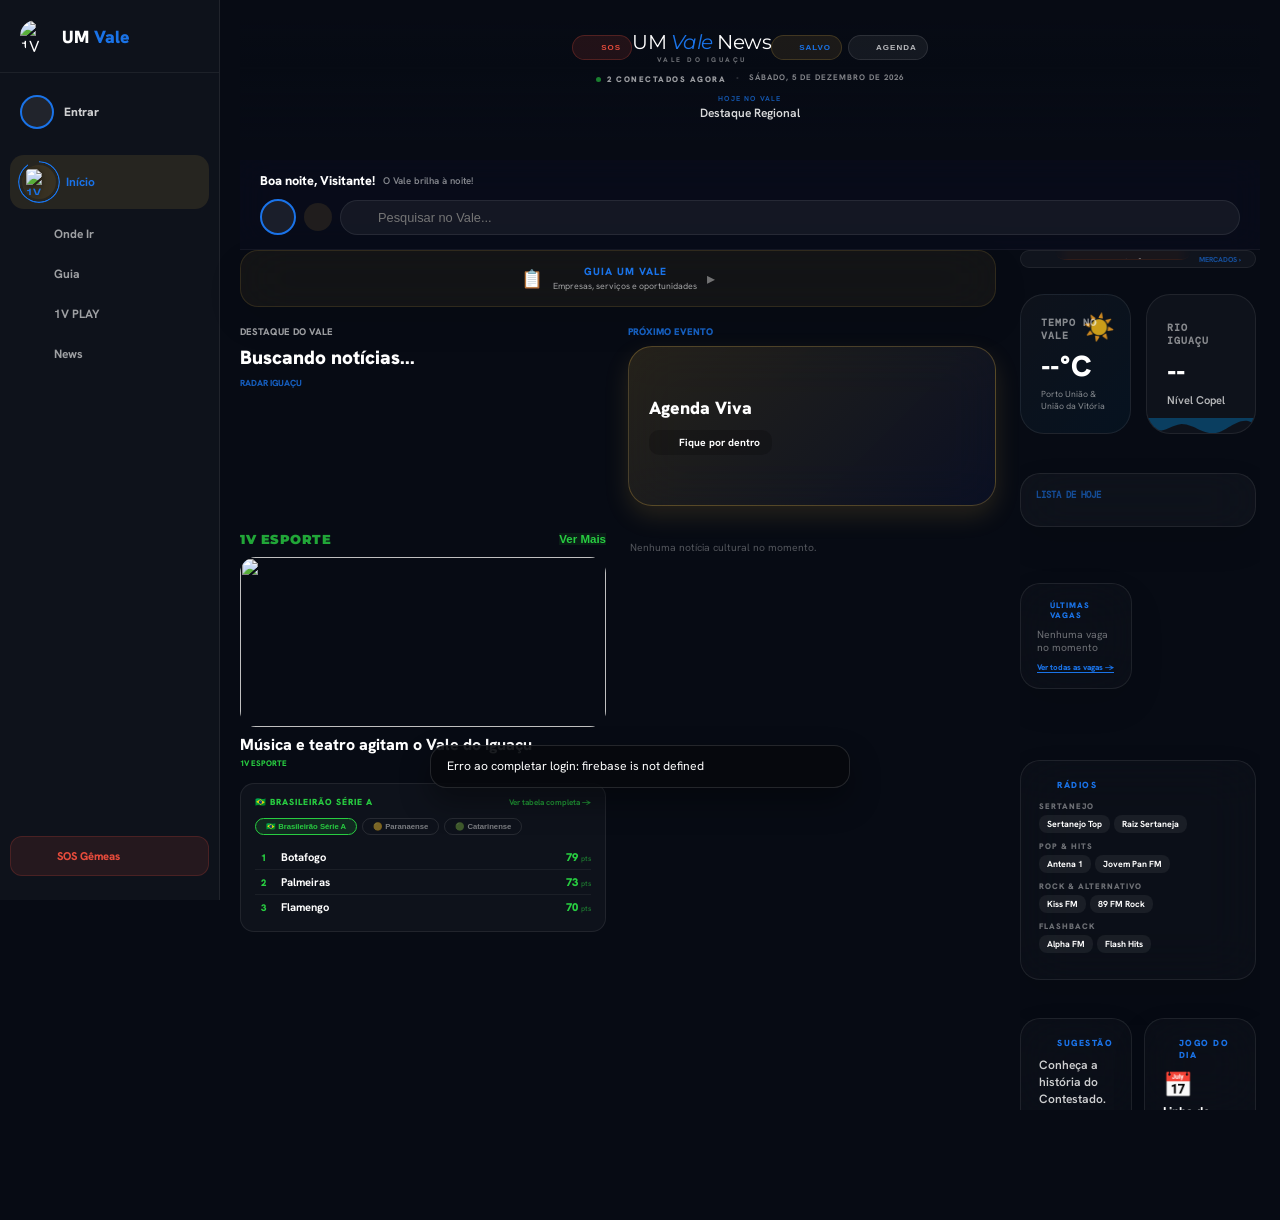
==== commit 6baf4d57: "feat: layout 3 colunas desktop, sidebar direita com widgets reais, ticker financeiro otimizado, cloc" ====
--- a/index.html
+++ b/index.html
@@ -71,7 +71,9 @@
 	    </script>
 	    <style>
         :root {
-            --primary: #FF4E00;
+            --primary: #D4A843;
+            --primary-rgb: 212, 168, 67;
+            --primary-hover: #BF9438;
             --secondary: #1B255F;
             --bg-color: #090C1A;
             --text-color: #ffffff;
@@ -83,7 +85,7 @@
             --nav-bg: rgba(9, 12, 26, 0.95);
             
             --azul-vale: #1B255F;
-            --laranja-destaque: #FF4E00;
+            --laranja-destaque: #D4A843;
             --amarelo-manha: #FFD700;
             --glass-bg: rgba(255, 255, 255, 0.05);
             --glass-bg-alt: rgba(255, 255, 255, 0.05);
@@ -96,7 +98,7 @@
 
             /* 1V PLAY */
             --azul-play: #1B255F;
-            --laranja-play: #FF4E00;
+            --laranja-play: #D4A843;
             --off-white-play: #F5F2EC;
             --c-palavra: #1B255F;
             --c-quiz: #7C3AED;
@@ -312,8 +314,8 @@
 
 
 
-        /* ===== DESKTOP SIDEBARS ===== */
-        #sidebar-left, #sidebar-right { display: none; }
+        /* ===== DESKTOP SIDEBAR ===== */
+        #sidebar-left { display: none; }
 
         .sidebar-left {
             position: fixed; top: 0; left: 0;
@@ -363,7 +365,7 @@
             transition: 0.2s; cursor: pointer;
         }
         .sidebar-nav-item:hover { background: rgba(255,255,255,0.06); color: rgba(255,255,255,0.9); }
-        .sidebar-nav-item.active { background: rgba(255,78,0,0.12); color: var(--primary); }
+        .sidebar-nav-item.active { background: rgba(212,168,67,0.12); color: var(--primary); }
         .sidebar-nav-item i { width: 18px; flex-shrink: 0; }
 
         .sidebar-left__sos {
@@ -378,74 +380,97 @@
         .sidebar-left__sos:hover { background: rgba(231,76,60,0.2); }
         .sidebar-left__sos i { width: 16px; }
 
-        /* RIGHT SIDEBAR */
-        .sidebar-right {
-            position: fixed; top: 0; right: 0;
-            width: 260px; height: 100vh;
-            background: var(--card-bg);
-            border-left: 1px solid var(--card-border);
-            display: flex; flex-direction: column;
-            padding: 24px 18px; z-index: 900;
-            overflow-y: auto; gap: 10px;
-        }
-        .sidebar-right__section {
-            background: rgba(255,255,255,0.03);
-            border: 1px solid var(--card-border);
-            border-radius: 16px; padding: 16px;
-        }
-        .sidebar-right__label {
-            font-size: 0.5rem; font-weight: 800;
-            text-transform: uppercase; letter-spacing: 1.5px;
-            color: var(--text-muted); margin-bottom: 8px;
-        }
-        .sidebar-right__weather {
-            display: flex; align-items: center; justify-content: space-between;
-        }
-        .sidebar-right__river {
-            display: flex; flex-direction: column; gap: 2px;
-        }
-        .sidebar-right__links {
-            display: flex; flex-direction: column; gap: 6px;
-            padding: 12px 16px;
-        }
-        .sidebar-right__links a {
-            color: rgba(255,255,255,0.6); text-decoration: none;
-            font-size: 0.7rem; font-weight: 700; padding: 4px 0;
-            transition: 0.2s; cursor: pointer;
-        }
-        .sidebar-right__links a:hover { color: #fff; }
-        .sidebar-right__footer {
-            text-align: center; font-size: 0.55rem;
-            color: rgba(255,255,255,0.2); padding: 16px 0 8px;
-            margin-top: auto; font-weight: 600;
+        /* FOOTER MODAL BUTTONS */
+        .modal-footer {
+            display: flex; flex-wrap: wrap;
+            gap: 10px; margin-top: 20px;
+        }
+        .modal-footer-buttons {
+            display: flex; gap: 8px; flex-wrap: wrap;
+        }
+
+        /* GUIDE GRID 12-COL */
+        .guide-grid.guia-grid {
+            grid-template-columns: repeat(12, 1fr);
         }
 
         /* DESKTOP LAYOUT OVERRIDES */
         @media (min-width: 1024px) {
             .container {
                 max-width: none;
-                margin: 0 260px 0 220px;
+                margin: 0 0 0 220px;
                 padding: 20px 24px;
                 padding-bottom: 40px;
             }
             .bottom-nav { display: none !important; }
             #sidebar-left { display: flex; }
-            #sidebar-right { display: flex; }
-            body { background: var(--bg-color); }
+            /* Fundo dinâmico para desktop (usa as fotos do header) */
+            body {
+                background: var(--bg-color);
+                position: relative;
+            }
+            body::before {
+                content: '';
+                position: fixed;
+                inset: 0;
+                z-index: -1;
+                background-size: cover;
+                background-position: center;
+                background-image: var(--desktop-wallpaper, none);
+                opacity: 0.07;
+                transition: background-image 2s ease, opacity 1s;
+                filter: blur(2px);
+            }
             .bg-fixed { display: none; }
             #mini-player-container {
-                left: calc(220px + (100vw - 220px - 260px) / 2);
+                left: calc(220px + (100vw - 220px) / 2);
                 bottom: 24px;
                 max-width: 500px;
-                width: calc(100vw - 220px - 260px - 40px);
-            }
-            /* Hide duplicated home widgets on desktop — only sidebar shows them */
-            #view-home .impact-stats,
-            #view-home #home-widgets,
-            #view-home #home-footer,
-            #view-home #home-today-events,
-            #view-home #home-guide-feature {
-                display: none;
+                width: calc(100vw - 220px - 40px);
+            }
+            /* 2-col layout nos conteúdos principais */
+            #news-feed {
+                display: grid; grid-template-columns: 1fr 1fr; gap: 16px;
+            }
+            #news-feed > .card { margin-bottom: 0; }
+            .guide-list {
+                grid-template-columns: 1fr 1fr;
+            }
+            /* Home: seções em 2 colunas */
+            .home-sections-desktop-grid {
+                display: grid;
+                grid-template-columns: 1fr 1fr;
+                gap: 24px;
+                align-items: start;
+            }
+            /* Sidebar direita — widgets móveis */
+            #sidebar-right {
+                display: flex;
+                flex-direction: column;
+                gap: 14px;
+                width: 240px;
+                flex-shrink: 0;
+                position: sticky;
+                top: 20px;
+                max-height: calc(100vh - 40px);
+                overflow-y: auto;
+                scrollbar-width: none;
+                padding-right: 4px;
+            }
+            #sidebar-right::-webkit-scrollbar { display: none; }
+            /* Layout 3-colunas: conteudo principal + sidebar direita */
+            .desktop-layout-wrapper {
+                display: flex;
+                gap: 24px;
+                align-items: flex-start;
+            }
+            .desktop-main-col {
+                flex: 1;
+                min-width: 0;
+            }
+            /* Ocultar na home os widgets que vão pro sidebar (via JS) */
+            @media (min-width: 1024px) {
+                .widget-in-sidebar { display: none !important; }
             }
         }
 
@@ -482,11 +507,10 @@
             }
         }
 
-        /* TABLET WIDE (iPad Air/Pro) — mostra sidebar-right se houver espaço */
+        /* TABLET WIDE (iPad Air/Pro) — sem sidebar-right */
         @media (min-width: 900px) and (max-width: 1023px) {
-            .container { max-width: none; margin: 0 220px 0 70px; }
+            .container { max-width: none; margin: 0 0 0 70px; }
             .bottom-nav { display: none !important; }
-            #sidebar-right { display: flex; width: 220px; }
             #sidebar-left {
                 display: flex; width: 70px;
                 padding: 16px 0; align-items: center;
@@ -509,17 +533,9 @@
             }
             .sidebar-left__sos i { width: 18px; }
             #mini-player-container {
-                left: calc(70px + (100vw - 70px - 220px) / 2 + 70px);
+                left: calc(70px + (100vw - 70px) / 2);
                 max-width: 460px;
-                width: calc(100vw - 70px - 220px - 40px);
-            }
-            /* Hide duplicated home widgets on wide tablet */
-            #view-home .impact-stats,
-            #view-home #home-widgets,
-            #view-home #home-footer,
-            #view-home #home-today-events,
-            #view-home #home-guide-feature {
-                display: none;
+                width: calc(100vw - 70px - 40px);
             }
         }
 
@@ -711,7 +727,7 @@
             transition: all 0.3s ease;
         }
 
-        .tab-btn.active { background: var(--primary); color: var(--on-primary); box-shadow: 0 4px 12px rgba(255,78,0,0.3); }
+        .tab-btn.active { background: var(--primary); color: var(--on-primary); box-shadow: 0 4px 12px rgba(212,168,67,0.3); }
 
         .filter-chip[data-tone="radar"].active { background: var(--radar-blue); }
         .filter-chip[data-tone="esporte"].active { background: var(--esporte-green); }
@@ -740,16 +756,16 @@
             margin-top: 4px;
             text-transform: uppercase;
             letter-spacing: 2px;
-            background: rgba(255,78,0,0.1);
+            background: rgba(212,168,67,0.1);
             padding: 4px 12px;
             border-radius: 20px;
             display: inline-block;
         }
         
         .event-emphasis {
-            background: linear-gradient(135deg, rgba(255,78,0,0.15), rgba(27,37,95,0.2)) !important;
-            border: 1px solid rgba(255,78,0,0.3) !important;
-            box-shadow: 0 10px 25px rgba(255,78,0,0.15) !important;
+            background: linear-gradient(135deg, rgba(212,168,67,0.15), rgba(27,37,95,0.2)) !important;
+            border: 1px solid rgba(212,168,67,0.3) !important;
+            box-shadow: 0 10px 25px rgba(212,168,67,0.15) !important;
         }
 
 
@@ -797,7 +813,7 @@
             line-height: 1;
             padding: 0;
         }
-        .strip-arrow:hover { background: rgba(255,78,0,0.2); border-color: var(--primary); }
+        .strip-arrow:hover { background: rgba(212,168,67,0.2); border-color: var(--primary); }
 
 	        .card {
 	            background: var(--card-bg);
@@ -1129,7 +1145,7 @@
                 text-transform: uppercase;
 	            font-size: 0.85rem;
 	            cursor: pointer;
-                box-shadow: 0 8px 20px rgba(255,78,0,0.25);
+                box-shadow: 0 8px 20px rgba(212,168,67,0.25);
 	        }
 	        .btn-action--news {
 	            color: var(--on-primary);
@@ -1175,28 +1191,16 @@
             border-radius: 14px;
             padding: 8px 0;
             margin-bottom: 16px;
-            overflow-x: auto;
-            overflow-y: hidden;
+            overflow: hidden;
             position: relative;
-            -webkit-overflow-scrolling: touch;
-            scrollbar-width: thin;
-            scrollbar-color: rgba(255,78,0,0.3) transparent;
             cursor: grab;
         }
-        .finance-ticker:active { cursor: grabbing; }
-        .finance-ticker::-webkit-scrollbar { height: 3px; }
-        .finance-ticker::-webkit-scrollbar-thumb { background: rgba(255,78,0,0.3); border-radius: 99px; }
         .finance-ticker-track {
             display: inline-flex;
             gap: 28px;
-            animation: tickerScroll 30s linear infinite;
             width: fit-content;
             padding: 0 10px;
             will-change: transform;
-        }
-        .finance-ticker:hover .finance-ticker-track,
-        .finance-ticker:active .finance-ticker-track {
-            animation-play-state: paused;
         }
         .finance-ticker-item {
             display: flex;
@@ -1232,11 +1236,6 @@
             flex-shrink: 0;
         }
         .finance-ticker-item .c-change.neu { color: var(--primary); }
-
-        @keyframes tickerScroll {
-            0% { transform: translateX(0); }
-            100% { transform: translateX(-50%); }
-        }
 
         /* LIVE INDICATOR */
         .online-indicator {
@@ -1377,7 +1376,7 @@
 	            background: var(--primary);
 	            color: var(--on-primary);
 	            border-color: transparent;
-	            box-shadow: 0 4px 15px rgba(255,78,0,0.25);
+	            box-shadow: 0 4px 15px rgba(212,168,67,0.25);
 	        }
 	        .guide-subtab {
 	            border: 1px solid var(--card-border);
@@ -1425,7 +1424,7 @@
             background: var(--primary);
             color: var(--on-primary);
             border-color: transparent;
-            box-shadow: 0 4px 15px rgba(255,78,0,0.25);
+            box-shadow: 0 4px 15px rgba(212,168,67,0.25);
         }
         .guide-item--live {
             border-color: #25D36644;
@@ -1447,7 +1446,7 @@
             word-break: break-word;
         }
 	        .guide-item.active {
-	            border-color: rgba(255,78,0,0.45);
+	            border-color: rgba(212,168,67,0.45);
 	            box-shadow: 0 16px 36px rgba(0,0,0,0.3);
 	        }
 	        .guide-item__row {
@@ -1598,7 +1597,7 @@
         :root {
             --p-bg: #090C1A;
             --p-accent: #1B255F;
-            --p-prim: #FF4E00;
+            --p-prim: #D4A843;
             --c-pal: #1B255F;
             --c-qiz: #7C3AED;
             --c-sol: #059669;
@@ -1613,7 +1612,7 @@
         }
         .hub-hero-p::after {
             content: ''; position: absolute; top: -50px; right: -50px; width: 200px; height: 200px;
-            background: radial-gradient(circle, rgba(255,78,0,0.2), transparent 70%); border-radius: 50%;
+            background: radial-gradient(circle, rgba(212,168,67,0.2), transparent 70%); border-radius: 50%;
         }
         .hub-eyebrow-p { font-size: 0.6rem; letter-spacing: 0.25em; text-transform: uppercase; color: var(--p-prim); margin-bottom: 12px; font-weight: 900; }
         .hub-title-p { font-family: 'Montserrat', sans-serif; font-weight: 900; font-size: 2.2rem; line-height: 1; color: #fff; }
@@ -1654,7 +1653,7 @@
         .opt-btn-p.correct { background: #16C560 !important; border-color: #16C560 !important; }
         .opt-btn-p.wrong { background: #e74c3c !important; border-color: #e74c3c !important; opacity: 0.6; }
         .mission-step { width: 12px; height: 12px; border-radius: 50%; background: rgba(255,255,255,0.1); transition: 0.3s; }
-        .mission-step.active { background: var(--primary); box-shadow: 0 0 20px rgba(255,78,0,0.4); }
+        .mission-step.active { background: var(--primary); box-shadow: 0 0 20px rgba(212,168,67,0.4); }
         .game-header-p { display: flex; align-items: center; gap: 15px; margin-bottom: 20px; }
         .back-btn-p { background: rgba(255,255,255,0.08); border: none; color: #fff; width: 40px; height: 40px; border-radius: 12px; cursor: pointer; display: flex; align-items: center; justify-content: center; }
         body.primary-is-light #view-play .card,
@@ -1709,7 +1708,7 @@
             display: flex; align-items: center; justify-content: center; transition: 0.3s; cursor: pointer;
         }
         .hex-p:active { transform: scale(0.9); background: rgba(255,255,255,0.12); }
-        .hex-p.center { background: var(--p-prim); z-index: 2; top: 100px; left: 105px; width: 80px; height: 90px; font-size: 1.6rem; box-shadow: 0 0 20px rgba(255,78,0,0.2); }
+        .hex-p.center { background: var(--p-prim); z-index: 2; top: 100px; left: 105px; width: 80px; height: 90px; font-size: 1.6rem; box-shadow: 0 0 20px rgba(212,168,67,0.2); }
         .hx-1 { top: 30px; left: 105px; }
         .hx-2 { top: 65px; left: 165px; }
         .hx-3 { top: 135px; left: 165px; }
@@ -1937,7 +1936,7 @@
         .accordion-content { padding: 20px; display: none; border-top: 1px solid var(--card-border); animation: fadeIn 0.3s ease; }
         .accordion-content.open { display: block; }
 
-        .toggle-row { display: flex; justify-content: space-between; align-items: center; padding: 16px 20px; background: rgba(255,78,0,0.05); border-radius: 20px; margin-top: 20px; border: 1px solid rgba(255,78,0,0.15); }
+        .toggle-row { display: flex; justify-content: space-between; align-items: center; padding: 16px 20px; background: rgba(212,168,67,0.05); border-radius: 20px; margin-top: 20px; border: 1px solid rgba(212,168,67,0.15); }
         .toggle-row span { font-size: 0.8rem; font-weight: 800; }
         .toggle-switch { position: relative; width: 44px; height: 24px; background: rgba(255,255,255,0.1); border-radius: 20px; cursor: pointer; transition: 0.3s; }
         .toggle-switch::after { content: ''; position: absolute; top: 3px; left: 3px; width: 18px; height: 18px; background: #fff; border-radius: 50%; transition: 0.3s; }
@@ -1950,12 +1949,12 @@
         .modal-card { width: 100%; max-width: 500px; background: #0c0e1a; border: 1px solid var(--card-border); border-radius: 32px; padding: 30px; position: relative; max-height: 90vh; overflow-y: auto; }
         .modal-close { position: absolute; top: 20px; right: 20px; width: 32px; height: 32px; border-radius: 50%; background: rgba(255,255,255,0.05); display: flex; align-items: center; justify-content: center; cursor: pointer; }
         .upload-box { width: 100%; height: 120px; border: 2px dashed rgba(255,255,255,0.1); border-radius: 20px; display: flex; flex-direction: column; align-items: center; justify-content: center; gap: 10px; cursor: pointer; transition: 0.3s; margin-top: 10px; }
-        .upload-box:hover { border-color: var(--primary); background: rgba(255,78,0,0.05); }
+        .upload-box:hover { border-color: var(--primary); background: rgba(212,168,67,0.05); }
         .upload-box i { width: 24px; height: 24px; opacity: 0.5; }
         .upload-box span { font-size: 0.7rem; opacity: 0.6; font-weight: 700; }
         .reg-input { width: 100%; background: rgba(255,255,255,0.05); border: 1px solid rgba(255,255,255,0.1); padding: 14px; border-radius: 14px; color: #fff; outline: none; font-size: 0.85rem; font-family: 'Hanken Grotesk', sans-serif; }
         .reg-textarea { width: 100%; height: 80px; background: rgba(255,255,255,0.05); border: 1px solid rgba(255,255,255,0.1); padding: 14px; border-radius: 14px; color: #fff; outline: none; resize: none; font-size: 0.85rem; font-family: 'Hanken Grotesk', sans-serif; }
-        .reg-input:focus, .reg-textarea:focus { border-color: var(--primary); background: rgba(255,78,0,0.05); }
+        .reg-input:focus, .reg-textarea:focus { border-color: var(--primary); background: rgba(212,168,67,0.05); }
 
 	        .home-mini-list {
 	            display: grid;
@@ -2010,6 +2009,11 @@
             gap: 2px;
             box-shadow: 0 20px 40px rgba(0,0,0,0.6);
             overflow: visible;
+            transition: border-color 0.5s ease, box-shadow 0.5s ease;
+        }
+        .bottom-nav.scroll-end {
+            border-color: var(--primary);
+            box-shadow: 0 0 30px rgba(var(--primary-rgb), 0.15), 0 20px 40px rgba(0,0,0,0.6);
         }
 
         .nav-item {
@@ -2110,6 +2114,18 @@
         #video-player-container:hover .video-nav-overlay button { opacity: 1; }
         .video-nav-overlay button:active { transform: scale(0.9); background: rgba(0,0,0,0.7); }
         .video-nav-overlay button i { width: 20px; height: 20px; }
+        #wallpaper-fullscreen {
+            position: fixed; inset: 0; z-index: 2999;
+            display: none; align-items: center; justify-content: center;
+            background: rgba(0,0,0,0.92); cursor: pointer;
+            background-size: cover; background-position: center;
+        }
+        #wallpaper-fullscreen.open { display: flex; }
+        #wallpaper-fullscreen .wp-hint {
+            position: absolute; bottom: 30px; left: 50%; transform: translateX(-50%);
+            font-size: 0.7rem; color: rgba(255,255,255,0.3); font-weight: 700;
+            letter-spacing: 2px; text-transform: uppercase;
+        }
         .play-yt-btn {
             background: #FF0000; color: #fff; border: none; padding: 16px 40px;
             border-radius: 50px; font-weight: 900; font-size: 0.95rem;
@@ -2118,9 +2134,19 @@
         }
         .play-yt-btn:hover { transform: scale(1.05); }
         .home-clock-btn { position: relative; overflow: visible; }
-        .home-clock-btn .clock-ring {
-            position: absolute; inset: 0; border-radius: 50%;
-            z-index: 0; transition: background 0.8s ease;
+        .home-clock-btn .clock-ring, .sidebar-nav-item .clock-ring {
+            position: absolute;
+            inset: -3px;
+            border-radius: 50%;
+            z-index: 1;
+            padding: 3px;
+            background: conic-gradient(from 0deg, var(--primary) 0%, var(--primary) 0%, transparent 0%);
+            -webkit-mask: radial-gradient(circle at center, transparent 65%, black 67%);
+            mask: radial-gradient(circle at center, transparent 65%, black 67%);
+            transition: background 0.3s ease;
+        }
+        .sidebar-nav-item .clock-ring {
+            inset: -4px;
         }
         .home-clock-btn .clock-inner {
             position: absolute; inset: 3px; background: #090C1A;
@@ -2147,11 +2173,8 @@
 	            pointer-events: none;
 	            background:
 	                radial-gradient(700px 420px at 20% 25%, rgba(255, 78, 0, 0.08), transparent 60%),
-	                radial-gradient(760px 520px at 80% 70%, rgba(27, 37, 95, 0.10), transparent 62%),
-	                repeating-linear-gradient(90deg, rgba(255,255,255,0.05), rgba(255,255,255,0.05) 1px, transparent 1px, transparent 40px),
-	                repeating-linear-gradient(0deg, rgba(255,255,255,0.04), rgba(255,255,255,0.04) 1px, transparent 1px, transparent 40px);
+	                radial-gradient(760px 520px at 80% 70%, rgba(27, 37, 95, 0.10), transparent 62%);
 	            opacity: 0.35;
-	            mix-blend-mode: overlay;
 	        }
 	        .splash.hidden { opacity: 0; visibility: hidden; pointer-events: none; }
 	        .splash__content { display: flex; flex-direction: column; align-items: center; gap: 10px; padding: 24px; }
@@ -2175,7 +2198,7 @@
 	        .splash__title { font-family: 'Hanken Grotesk', sans-serif; font-weight: 900; letter-spacing: -1px; font-size: 1.35rem; text-shadow: 0 18px 42px rgba(0,0,0,0.7); }
 	        @supports (-webkit-background-clip: text) or (background-clip: text) {
 	            .splash__title {
-	                background: linear-gradient(110deg, rgba(255,255,255,0.95) 20%, rgba(255,78,0,0.95) 48%, rgba(27,37,95,0.95) 78%);
+	                background: linear-gradient(110deg, rgba(255,255,255,0.95) 20%, rgba(212,168,67,0.95) 48%, rgba(27,37,95,0.95) 78%);
 	                background-size: 160% 160%;
 	                -webkit-background-clip: text;
 	                background-clip: text;
@@ -2199,7 +2222,7 @@
 	        .splash__dots span:nth-child(3) { animation-delay: 300ms; }
         @keyframes dotPulse {
             0%, 80%, 100% { transform: translateY(0); opacity: 0.4; }
-            40% { transform: translateY(-4px); opacity: 1; background: rgba(255,78,0,0.9); }
+            40% { transform: translateY(-4px); opacity: 1; background: rgba(212,168,67,0.9); }
         }
         @keyframes splashGlow {
             0%, 100% { transform: translateY(8px) scale(1); opacity: 0.75; }
@@ -2247,22 +2270,28 @@
     .splash__logo-v {
         font-family: 'Montserrat', sans-serif; font-weight: 900; font-size: 6.5rem;
         letter-spacing: -6px; line-height: 1; color: #fff;
-        background: linear-gradient(135deg, #fff 40%, #FF4E00);
+        background: linear-gradient(135deg, #fff 40%, #D4A843);
         -webkit-background-clip: text; -webkit-text-fill-color: transparent;
         margin: 0; padding: 0;
     }
     .splash__title-app {
         font-family: 'Montserrat', sans-serif; font-weight: 900; font-size: 1.8rem;
         letter-spacing: -1px; margin-top: -10px; margin-bottom: 15px;
-        background: linear-gradient(90deg, #fff, #FF4E00, #fff);
+        background: linear-gradient(90deg, #fff, #D4A843, #fff);
         background-size: 200% auto;
         -webkit-background-clip: text; -webkit-text-fill-color: transparent;
         animation: shine 3s linear infinite;
     }
     @keyframes shine { 0% { background-position: -200% center; } 100% { background-position: 200% center; } }
-    @keyframes pulse-glow { 0%, 100% { box-shadow: 0 0 8px rgba(255,78,0,0.3); } 50% { box-shadow: 0 0 25px rgba(255,78,0,0.7); } }
+    @keyframes pulse-glow { 0%, 100% { box-shadow: 0 0 8px rgba(212,168,67,0.3); } 50% { box-shadow: 0 0 25px rgba(212,168,67,0.7); } }
     @keyframes pulse-opacity { 0%, 100% { opacity: 1; } 50% { opacity: 0.5; } }
         .container {
+            padding: 16px;
+            padding-bottom: 110px;
+        }
+        @media (min-width: 480px) {
+            .container { padding: 20px; padding-bottom: 110px; }
+        }
     .today-pulse { animation: pulse-glow 2s ease-in-out infinite; }
     .today-pulse-text { animation: pulse-opacity 2s ease-in-out infinite; }
     .splash__msg { font-size: 0.75rem; font-weight: 600; color: rgba(255,255,255,0.3); text-transform: uppercase; letter-spacing: 2px; }
@@ -2276,7 +2305,7 @@
     border: 1px solid rgba(255,255,255,0.08);
     transition: 0.3s;
 }
-.user-greeting:hover { background: rgba(255,78,0,0.1); border-color: rgba(255,78,0,0.2); }
+.user-greeting:hover { background: rgba(212,168,67,0.1); border-color: rgba(212,168,67,0.2); }
 .user-greeting .avatar {
     width: 26px; height: 26px; border-radius: 50%;
     object-fit: cover; flex-shrink: 0;
@@ -2289,7 +2318,7 @@
 }
 .user-greeting .greeting-text small { display: block; font-size: 0.45rem; font-weight: 700; color: rgba(255,255,255,0.4); text-transform: uppercase; letter-spacing: 0.5px; }
 .btn-login-header {
-    background: rgba(255,78,0,0.1); border: 1px solid rgba(255,78,0,0.2);
+    background: rgba(212,168,67,0.1); border: 1px solid rgba(212,168,67,0.2);
     color: #fff; padding: 6px 14px; border-radius: 50px;
     font-size: 0.55rem; font-weight: 900; cursor: pointer;
     text-transform: uppercase; letter-spacing: 0.5px; transition: 0.3s;
@@ -2321,13 +2350,13 @@
 }
 .onboarding-username-input {
     width: 100%; padding: 16px 20px; border-radius: 16px;
-    border: 2px solid rgba(255,78,0,0.3);
+    border: 2px solid rgba(212,168,67,0.3);
     background: rgba(255,255,255,0.05); color: #fff;
     font-size: 1.2rem; font-weight: 800; text-align: center;
     font-family: 'Hanken Grotesk', sans-serif;
     outline: none; transition: 0.3s;
 }
-.onboarding-username-input:focus { border-color: var(--primary); background: rgba(255,78,0,0.05); }
+.onboarding-username-input:focus { border-color: var(--primary); background: rgba(212,168,67,0.05); }
 .onboarding-username-input::placeholder { color: rgba(255,255,255,0.2); }
 .onboarding-username-status { font-size: 0.7rem; margin-top: 8px; font-weight: 700; }
 
@@ -2348,7 +2377,7 @@
 @keyframes slideUp { from { transform: translateY(100%); } to { transform: translateY(0); } }
 .profile-cover {
     width: 100%; height: 120px;
-    background: linear-gradient(135deg, #1B255F, #FF4E00);
+    background: linear-gradient(135deg, #1B255F, #D4A843);
     position: relative; border-radius: 28px 28px 0 0;
     display: flex; align-items: flex-end; padding: 16px 20px;
 }
@@ -2413,16 +2442,16 @@
 <div id="splash-screen" class="splash">
     <div class="splash__content">
         <img src="https://umvale.wordpress.com/wp-content/uploads/2026/05/23e9addd-68b6-4407-bd96-4b62fd82db94.png?w=196&h=196" style="width:80px; height:80px; margin-bottom:15px; filter: drop-shadow(0 10px 30px rgba(0,0,0,0.5));" alt="1V">
-        <div class="splash__title-app">UM Vale</div>
+        <div class="splash__title-app">UM VALE NEWS</div>
         <div style="font-size:0.6rem; opacity:0.5; font-weight:700; letter-spacing:1px; text-transform:uppercase; margin-bottom:10px;">A nossa região em um só lugar</div>
         <div id="splash-msg" class="splash__msg">Carregando eventos...</div>
         <style>
             @keyframes pulse { 0% { opacity: 0.2; transform: scale(0.8); } 100% { opacity: 1; transform: scale(1.1); } }
         </style>
         <div class="splash__dots" style="display:flex; gap:6px; margin-top:20px;">
-            <span style="width:6px; height:6px; background:#FF4E00; border-radius:99px; animation: pulse 0.8s infinite alternate;"></span>
-            <span style="width:6px; height:6px; background:#FF4E00; border-radius:99px; animation: pulse 0.8s infinite alternate 0.2s;"></span>
-            <span style="width:6px; height:6px; background:#FF4E00; border-radius:99px; animation: pulse 0.8s infinite alternate 0.4s;"></span>
+            <span style="width:6px; height:6px; background:#D4A843; border-radius:99px; animation: pulse 0.8s infinite alternate;"></span>
+            <span style="width:6px; height:6px; background:#D4A843; border-radius:99px; animation: pulse 0.8s infinite alternate 0.2s;"></span>
+            <span style="width:6px; height:6px; background:#D4A843; border-radius:99px; animation: pulse 0.8s infinite alternate 0.4s;"></span>
         </div>
     </div>
 </div>
@@ -2430,29 +2459,45 @@
 <div class="bg-fixed"></div>
 
 <div class="container">
-    <header style="position:relative; overflow:hidden; min-height:100px;">
-        <div id="header-wallpaper" style="position:absolute; inset:0; z-index:0; background-size:cover; background-position:center 30%; opacity:0.2; transition:opacity 1s;">
-            <div style="position:absolute; inset:0; background:linear-gradient(to top, var(--bg-color) 0%, transparent 50%, var(--bg-color) 100%);"></div>
+    <header style="position:relative; overflow:hidden; min-height:120px;">
+        <!-- Wallpaper com gradient forte embaixo -->
+        <div id="header-wallpaper" style="position:absolute; inset:0; z-index:0; background-size:cover; background-position:center 30%; opacity:0.28; transition:opacity 1.5s;">
+            <div style="position:absolute; inset:0; background:linear-gradient(180deg, rgba(9,12,26,0.4) 0%, transparent 40%, rgba(9,12,26,0.95) 100%);"></div>
         </div>
-        <!-- Top-left actions -->
-        <div style="position:absolute; left:16px; top:8px; display:flex; align-items:center; gap:10px; z-index:2;">
-            <i data-lucide="shield-alert" class="header-icon-btn today-pulse" style="color:#e74c3c; width:20px;" onclick="openSosInGuide()"></i>
-            <i data-lucide="plus-circle" class="header-icon-btn" style="color:var(--primary); width:20px;" onclick="handlePlusAction()"></i>
+        <!-- Faixa de ações topo -->
+        <div style="position:relative; z-index:2; display:flex; align-items:center; justify-content:space-between; padding:10px 14px 0;">
+            <!-- SOS -->
+            <button onclick="openSosInGuide()" style="display:flex; align-items:center; gap:5px; background:rgba(231,76,60,0.12); border:1px solid rgba(231,76,60,0.25); border-radius:20px; padding:5px 10px; cursor:pointer; color:#e74c3c;">
+                <i data-lucide="shield-alert" style="width:13px; height:13px;"></i>
+                <span style="font-size:0.5rem; font-weight:900; letter-spacing:1px; text-transform:uppercase;">SOS</span>
+            </button>
+            <!-- Branding central -->
+            <div style="text-align:center; flex:1;">
+                <div class="app-title" id="main-title" style="margin:0; font-size:1.25rem; letter-spacing:-0.5px;">UM <span>Vale</span> News</div>
+                <div style="font-size:0.42rem; opacity:0.4; font-weight:800; letter-spacing:2.5px; text-transform:uppercase; margin-top:1px;">Vale do Iguaçu</div>
+            </div>
+            <!-- Ações direita -->
+            <div style="display:flex; align-items:center; gap:6px;">
+                <button id="favorite-toggle" onclick="togglePageFavorite()" style="display:flex; align-items:center; gap:4px; background:rgba(212,168,67,0.1); border:1px solid rgba(212,168,67,0.2); border-radius:20px; padding:5px 10px; cursor:pointer; color:var(--primary);">
+                    <i data-lucide="star" style="width:13px; height:13px;"></i>
+                    <span style="font-size:0.5rem; font-weight:900; letter-spacing:1px; text-transform:uppercase;">Salvo</span>
+                </button>
+                <button id="notif-btn" onclick="openCalendarModal()" style="display:flex; align-items:center; gap:4px; background:rgba(255,255,255,0.06); border:1px solid rgba(255,255,255,0.1); border-radius:20px; padding:5px 10px; cursor:pointer; color:rgba(255,255,255,0.7);">
+                    <i data-lucide="calendar-plus" style="width:13px; height:13px;"></i>
+                    <span style="font-size:0.5rem; font-weight:900; letter-spacing:1px; text-transform:uppercase;">Agenda</span>
+                </button>
+            </div>
         </div>
-        <!-- Top-right actions -->
-        <div style="position:absolute; right:16px; top:8px; display:flex; align-items:center; gap:10px; z-index:2;">
-            <i id="favorite-toggle" data-lucide="star" class="header-icon-btn" onclick="togglePageFavorite()" style="width:20px;"></i>
-            <i data-lucide="bell" id="notif-btn" class="header-icon-btn" onclick="requestNotificationPermission()" style="width:20px;"></i>
-        </div>
-        <!-- Title -->
-        <div class="app-title" id="main-title" style="margin:2px 0 1px; font-size:1.2rem; text-align:center; width:100%;">UM <span>Vale</span></div>
-        <div style="font-size:0.45rem; opacity:0.35; font-weight:800; letter-spacing:2px; text-transform:uppercase; text-align:center; width:100%;">A nossa região em um só lugar</div>
-        <div class="online-indicator" style="margin-top:1px;">
-            <span class="dot-live"></span>
-            <span id="online-now-count">CONECTANDO...</span>
+        <!-- Status bar -->
+        <div style="position:relative; z-index:2; display:flex; align-items:center; justify-content:center; gap:10px; padding:6px 14px 10px;">
+            <div class="online-indicator">
+                <span class="dot-live"></span>
+                <span id="online-now-count">CONECTANDO...</span>
+            </div>
+            <span style="opacity:0.15; font-size:0.5rem;">•</span>
+            <div id="header-date-strip" style="font-size:0.5rem; color:var(--text-muted); font-weight:700; text-transform:uppercase; letter-spacing:1px;"></div>
         </div>
         <div id="home-doodle" style="display:none; text-align:center;"></div>
-        <div id="header-date-strip" style="font-size:0.55rem; color:var(--text-muted); font-weight:700; text-transform:uppercase; letter-spacing:1px; text-align:center; width:100%; padding:0 12px 2px;"></div>
     </header>
 
     <!-- STICKY SEARCH BAR (stays at top on scroll) -->
@@ -2466,71 +2511,84 @@
                 <i data-lucide="user" id="header-user-icon" style="width:16px; opacity:0.7;"></i>
                 <img id="header-user-avatar" style="width:100%; height:100%; object-fit:cover; display:none; border-radius:50%;">
             </div>
-            <i data-lucide="plus-circle" style="width:20px; color:var(--primary); flex-shrink:0; cursor:pointer;" onclick="handlePlusAction()"></i>
-            <div class="search-bar" style="flex:1; background:rgba(255,255,255,0.05); border:1px solid rgba(255,255,255,0.08); border-radius:20px; padding:9px 14px; display:flex; align-items:center; gap:8px;">
+            <i data-lucide="plus-circle" style="width:28px; height:28px; color:var(--primary); flex-shrink:0; cursor:pointer; background:rgba(212,168,67,0.12); border-radius:50%; padding:2px;" onclick="handlePlusAction()"></i>
+            <div class="search-bar" style="flex:1; background:rgba(255,255,255,0.05); border:1px solid rgba(255,255,255,0.08); border-radius:20px; padding:9px 14px; display:flex; align-items:center; gap:8px;" onclick="showView('buscar'); setTimeout(()=>{const i=document.getElementById('main-search-input');if(i){i.focus();}},120);">
                 <i data-lucide="search" style="width:15px; opacity:0.5; flex-shrink:0;"></i>
-                <input type="text" placeholder="Pesquisar no Vale..." style="background:transparent; border:none; color:#fff; width:100%; outline:none; font-size:0.8rem;" onfocus="showView('buscar')">
+                <input type="text" placeholder="Pesquisar no Vale..." style="background:transparent; border:none; color:#fff; width:100%; outline:none; font-size:0.8rem; pointer-events:none;" readonly>
             </div>
         </div>
     </div>
 
 	    <section id="view-home" class="view active">
-            <div class="finance-ticker" id="financeTicker">
-                <div class="finance-ticker-track" id="tickerTrack"></div>
+            <div class="desktop-layout-wrapper">
+                <div class="desktop-main-col">
+                    <!-- Widget financeiro compacto (ticker completo fica na aba News) -->
+                    <div id="home-finance-pill" data-order="0" onclick="showView('news', document.querySelector('[data-view=news]'))" style="cursor:pointer; display:flex; align-items:center; gap:8px; padding:8px 14px; background:rgba(255,255,255,0.04); border:1px solid rgba(255,255,255,0.07); border-radius:20px; overflow:hidden; margin-bottom:12px;">
+                        <i data-lucide="trending-up" style="width:12px; color:var(--primary); flex-shrink:0;"></i>
+                        <div id="home-finance-preview" class="finance-ticker" style="flex:1; height:18px; overflow:hidden; mask-image:linear-gradient(to right,transparent,black 10%,black 90%,transparent);">
+                            <div class="finance-ticker-track" id="tickerTrack" style="height:18px; gap:20px;"></div>
+                        </div>
+                        <span style="font-size:0.45rem; color:var(--primary); font-weight:800; opacity:0.6; flex-shrink:0;">MERCADOS ›</span>
+                    </div>
+                    <div id="user-home-card" data-order="1" style="display:none;"></div>
+
+                    <div id="home-impact-stats-container" data-order="2" class="impact-stats" style="display:grid; grid-template-columns: 1fr 1fr; gap:15px; margin-bottom:25px;">
+                            <div class="stat-card stat-card--weather" style="position:relative; overflow:hidden;" onclick="toggleWeatherDetail()">
+                            <div id="weather-icon-box" style="position:absolute; top:15px; right:15px; font-size:1.6rem; opacity:0.8;">☀️</div>
+                            <div class="stat-content">
+                                <div class="stat-label">TEMPO NO VALE</div>
+                                <div class="stat-value" id="home-temp-value">--°C</div>
+                                <div id="home-weather-meta" style="font-size:0.55rem; opacity:0.5; margin-top:2px;">Porto União & União da Vitória</div>
+                            </div>
+                            </div>
+                            <div class="stat-card stat-card--river" style="position:relative; overflow:hidden; cursor:pointer;" onclick="toggleRiverDetail()">
+                                <div id="river-fill-level" class="liquid-container">
+                                    <div class="liquid-wave"></div>
+                                </div>
+                                <div class="stat-content">
+                                    <div class="stat-label">Rio Iguaçu</div>
+                                    <div class="stat-value" id="home-river-value">--</div>
+                                    <div class="stat-meta" id="home-river-meta">Nível Copel</div>
+                                </div>
+                            </div>
+                    </div>
+                    <div id="weather-detail" data-order="3" style="display:none; margin-bottom:20px;"></div>
+                    <div id="river-detail" data-order="4" style="display:none; margin-bottom:20px;"></div>
+
+                    <div class="card" id="home-guide-feature" data-order="5" style="padding:14px 18px; background:rgba(212,168,67,0.06); border:1px solid rgba(212,168,67,0.15); border-radius:18px; text-align:center; margin-bottom:18px; cursor:pointer;" onclick="showView('guia', document.querySelector('[data-view=guia]'))">
+                        <div style="display:flex; align-items:center; justify-content:center; gap:10px;">
+                            <span style="font-size:1.1rem;">📋</span>
+                            <div>
+                                <div style="font-size:0.65rem; font-weight:800; text-transform:uppercase; letter-spacing:1px; color:var(--primary);">Guia UM Vale</div>
+                                <div style="font-size:0.55rem; opacity:0.6; margin-top:2px;">Empresas, serviços e oportunidades</div>
+                            </div>
+                            <span style="font-size:1rem; opacity:0.4;">▸</span>
+                        </div>
+                    </div>
+
+                    <div class="home-grid-two" data-order="6">
+                        <div id="home-spotlight"></div>
+                        <div class="home-side-stack" id="home-side-cards"></div>
+                    </div>
+
+                    <div class="card" id="home-today-events" data-order="7" style="padding:15px; background:rgba(255,255,255,0.03); border-radius:20px; display:none;">
+                        <div class="card-type" style="font-size:0.55rem; opacity:0.6; margin-bottom:10px; font-weight:800; text-transform:uppercase;">Lista de Hoje</div>
+                        <div id="home-today-list" style="display:flex; flex-direction:column; gap:10px;"></div>
+                    </div>
+
+                    <div id="home-radar-section" data-order="8" style="margin-top:25px;"></div>
+                    <!-- Grid 2 colunas no desktop para 1V Esporte e Vale Plural -->
+                    <div class="home-sections-desktop-grid" data-order="9" style="margin-top:25px;">
+                        <div id="home-esporte-section"></div>
+                        <div id="home-plural-section"></div>
+                    </div>
+
+                    <div id="home-widgets" data-order="10"></div>
+                    <div id="home-footer" data-order="11" style="margin-top:25px;"></div>
+
+                </div>
+                <aside id="sidebar-right"></aside>
             </div>
-            <div id="user-home-card" style="display:none;"></div>
-
-	        <div class="impact-stats" style="display:grid; grid-template-columns: 1fr 1fr; gap:15px; margin-bottom:25px;">
-	            <div class="stat-card stat-card--weather" style="position:relative; overflow:hidden; cursor:pointer;" onclick="toggleWeatherDetail()">
-                    <div id="weather-icon-box" style="position:absolute; top:15px; right:15px; font-size:1.6rem; opacity:0.8;">☀️</div>
-                    <div class="stat-content">
-                        <div class="stat-label">TEMPO NO VALE</div>
-                        <div class="stat-value" id="home-temp-value">--°C</div>
-                        <div id="home-weather-meta" style="font-size:0.55rem; opacity:0.5; margin-top:2px;">Porto União & União da Vitória</div>
-                    </div>
-	            </div>
-	            <div class="stat-card stat-card--river" style="cursor:pointer;" onclick="toggleRiverDetail()">
-                    <div id="river-fill-level" class="liquid-container">
-                        <div class="liquid-wave"></div>
-                    </div>
-                    <div class="stat-content">
-                        <div class="stat-label">Rio Iguaçu</div>
-                        <div class="stat-value" id="home-river-value">--</div>
-                        <div class="stat-meta" id="home-river-meta">Nível Copel</div>
-                    </div>
-	            </div>
-	        </div>
-	        <div id="weather-detail" style="display:none; margin-bottom:20px;"></div>
-	        <div id="river-detail" style="display:none; margin-bottom:20px;"></div>
-
-            <div class="card" id="home-guide-feature" style="padding:14px 18px; background:rgba(255,78,0,0.06); border:1px solid rgba(255,78,0,0.15); border-radius:18px; text-align:center; margin-bottom:18px; cursor:pointer;" onclick="showView('guia', document.querySelector('[data-view=guia]'))">
-                <div style="display:flex; align-items:center; justify-content:center; gap:10px;">
-                    <span style="font-size:1.1rem;">📋</span>
-                    <div>
-                        <div style="font-size:0.65rem; font-weight:800; text-transform:uppercase; letter-spacing:1px; color:var(--primary);">Guia UM Vale</div>
-                        <div style="font-size:0.55rem; opacity:0.6; margin-top:2px;">Empresas, serviços e oportunidades</div>
-                    </div>
-                    <span style="font-size:1rem; opacity:0.4;">▸</span>
-                </div>
-            </div>
-
-	        <div class="home-grid-two">
-	            <div id="home-spotlight"></div>
-	            <div class="home-side-stack" id="home-side-cards"></div>
-	        </div>
-
-	        <div class="card" id="home-today-events" style="padding:15px; background:rgba(255,255,255,0.03); border-radius:20px; display:none;">
-	            <div class="card-type" style="font-size:0.55rem; opacity:0.6; margin-bottom:10px; font-weight:800; text-transform:uppercase;">Lista de Hoje</div>
-	            <div id="home-today-list" style="display:flex; flex-direction:column; gap:10px;"></div>
-	        </div>
-
-	        <div id="home-placar-preview" style="display:none; margin-bottom:18px;"></div>
-	        <div id="home-radar-section" style="margin-top:25px;"></div>
-	        <div id="home-esporte-section" style="margin-top:25px;"></div>
-	        <div id="home-plural-section" style="margin-top:25px;"></div>
-
-            <div id="home-widgets"></div>
-            <div id="home-footer" style="margin-top:25px;"></div>
 	    </section>
 
         <section id="view-play" class="view">
@@ -2550,6 +2608,10 @@
 	    </section>
 
 	    <section id="view-news" class="view">
+	        <!-- Ticker financeiro completo apenas na aba News -->
+	        <div class="finance-ticker" id="financeTicker" style="margin-bottom:4px;">
+	            <!-- Será alimentado pelo mesmo tickerTrack, via cloneNode quando entrar na aba -->
+	        </div>
 	        <div id="news-filters" class="filter-row"></div>
 		        <div id="news-feed" style="min-height:200px;">
 		            <div style="padding:20px;"><div class="skeleton" style="height:180px; width:100%; margin-bottom:15px;"></div><div class="skeleton" style="height:80px; width:100%; margin-bottom:10px;"></div><div class="skeleton" style="height:80px; width:80%; margin-bottom:10px;"></div><div class="skeleton" style="height:80px; width:60%;"></div></div>
@@ -2559,7 +2621,7 @@
 	            <div class="card-title" style="font-size:1.05rem;">Notícias do Vale</div>
 	            <div style="font-size:0.75rem; opacity:0.55; line-height:1.4;">Radar Iguaçu • 1V Esporte • Vale Plural</div>
 	            <div style="display:grid; grid-template-columns:1fr 1fr; gap:10px; margin-top:14px;">
-	                <button class="btn-action" style="margin-top:0; background:var(--primary); color:#fff; border:none; box-shadow:0 8px 15px rgba(255,78,0,0.3);" onclick="window.open('https://umvale.wordpress.com', '_blank')">Ver portal</button>
+	                <button class="btn-action" style="margin-top:0; background:var(--primary); color:#fff; border:none; box-shadow:0 8px 15px rgba(212,168,67,0.3);" onclick="window.open('https://umvale.wordpress.com', '_blank')">Ver portal</button>
 	                <button class="btn-action" style="margin-top:0; background:#25D366; color:#fff;" onclick="window.open('https://whatsapp.com/channel/0029Vb6kUBJEwEjq33vKV31L', '_blank')">Seguir canal</button>
 	            </div>
 	        </div>
@@ -2649,7 +2711,7 @@
                 </div>
 
                 <div id="resume-action" style="display:none; margin-top:15px;">
-                    <button class="btn-action" onclick="openRegistrationModal('curriculo')" style="background:var(--primary); color:#fff; box-shadow: 0 10px 25px rgba(255,78,0,0.4);">
+                    <button class="btn-action" onclick="openRegistrationModal('curriculo')" style="background:var(--primary); color:#fff; box-shadow: 0 10px 25px rgba(212,168,67,0.4);">
                         <i data-lucide="file-text" style="width:16px; margin-right:8px; vertical-align:middle;"></i> Preencher Currículo Profissional
                     </button>
                 </div>
@@ -2759,8 +2821,15 @@
 			</div>
 
 			<nav class="sidebar-left__nav" aria-label="Navegação principal">
-				<a class="sidebar-nav-item active" data-view="home" onclick="showView('home', this)">
-					<i data-lucide="house"></i><span>Início</span>
+				<!-- Botão Home com ring do relógio (igual ao mobile) -->
+				<a class="sidebar-nav-item active home-clock-btn" id="home-clock-btn-desktop" data-view="home" onclick="showView('home', this)" style="position:relative; display:flex; align-items:center; justify-content:flex-start; gap:10px; padding:10px 12px; margin-bottom:4px; border-radius:14px;">
+					<div style="position:relative; width:34px; height:34px; flex-shrink:0;">
+						<div class="clock-ring" id="clock-ring-desktop" style="position:absolute; inset:-4px; border-radius:50%;"></div>
+						<div style="width:34px; height:34px; border-radius:50%; overflow:hidden; display:flex; align-items:center; justify-content:center; background:rgba(212,168,67,0.1);">
+							<img src="https://umvale.wordpress.com/wp-content/uploads/2026/05/23e9addd-68b6-4407-bd96-4b62fd82db94.png?w=196&h=196" alt="1V" style="width:26px; height:26px; filter:drop-shadow(0 1px 3px rgba(0,0,0,0.5));">
+						</div>
+					</div>
+					<span>Início</span>
 				</a>
 				<a class="sidebar-nav-item" data-view="agenda" onclick="showView('agenda', this)">
 					<i data-lucide="calendar"></i><span>Onde Ir</span>
@@ -2780,94 +2849,6 @@
 				<i data-lucide="shield-alert"></i>
 				<span>SOS Gêmeas</span>
 			</div>
-		</aside>
-
-		<!-- DESKTOP SIDEBAR RIGHT (widgets complementares) -->
-		<aside id="sidebar-right" class="sidebar-right">
-			<!-- TEMPO NO VALE (mesmo estilo do impact-stats da home) -->
-			<div class="sidebar-right__section" id="sidebar-tempo-section" style="position:relative; overflow:hidden; cursor:pointer;" onclick="toggleWeatherDetail()">
-				<div id="sidebar-weather-icon" style="position:absolute; top:12px; right:12px; font-size:1.3rem; opacity:0.8;">☀️</div>
-				<div class="stat-content">
-					<div class="stat-label">TEMPO NO VALE</div>
-					<div class="stat-value" id="sidebar-temp-value" style="font-size:1.4rem;">--°C</div>
-					<div id="sidebar-weather-meta" style="font-size:0.5rem; opacity:0.5; margin-top:2px;">Porto União & União da Vitória</div>
-				</div>
-			</div>
-
-			<!-- RIO IGUAÇU (mesmo estilo do impact-stats da home) -->
-			<div class="sidebar-right__section" id="sidebar-rio-section" style="cursor:pointer; position:relative; overflow:hidden;" onclick="toggleRiverDetail()">
-				<div class="stat-content">
-					<div class="stat-label">Rio Iguaçu</div>
-					<div class="stat-value" id="sidebar-river-value" style="font-size:1.4rem; font-family:'DM Mono', monospace;">--</div>
-					<div class="stat-meta" id="sidebar-river-meta" style="font-size:0.5rem; opacity:0.5;">Nível Copel</div>
-				</div>
-			</div>
-
-			<!-- PLACAR -->
-			<div class="sidebar-right__section" id="sidebar-placar-section">
-				<div class="sidebar-right__label"><i data-lucide="trophy" style="width:10px; display:inline-block; margin-right:4px;"></i> PLACAR</div>
-				<div id="sidebar-placar-content" style="font-size:0.55rem;">Carregando...</div>
-			</div>
-
-			<!-- RÁDIO + JOGOS (2 colunas) -->
-			<div style="display:grid; grid-template-columns:1fr 1fr; gap:8px;">
-				<div class="sidebar-right__section" id="sidebar-radio-section" style="cursor:pointer; padding:12px;" onclick="showView('play', document.querySelector('[data-view=play]'));setTimeout(()=>setPlayTab('radio'),50);">
-					<div class="sidebar-right__label" style="font-size:0.4rem; letter-spacing:1px;"><i data-lucide="radio" style="width:8px; display:inline-block; margin-right:2px;"></i> RÁDIO</div>
-					<div id="sidebar-radio-content" style="font-size:0.7rem; font-weight:800; line-height:1.2;">Carregando...</div>
-				</div>
-				<div class="sidebar-right__section" id="sidebar-game-section" style="cursor:pointer; padding:12px;" onclick="showView('play', document.querySelector('[data-view=play]'));setTimeout(()=>setPlayTab('games'),50);">
-					<div class="sidebar-right__label" style="font-size:0.4rem; letter-spacing:1px;"><i data-lucide="gamepad-2" style="width:8px; display:inline-block; margin-right:2px;"></i> JOGOS</div>
-					<div id="sidebar-game-content" style="display:flex; align-items:center; gap:6px;">
-						<span id="sidebar-game-icon" style="font-size:1.2rem;">🎮</span>
-						<div style="min-width:0;">
-							<div id="sidebar-game-title" style="font-size:0.6rem; font-weight:800;">Carregando...</div>
-							<div id="sidebar-game-desc" style="font-size:0.45rem; opacity:0.5;">Adivinhe palavras regionais</div>
-						</div>
-					</div>
-				</div>
-			</div>
-
-			<!-- SIGNOS -->
-			<div class="sidebar-right__section" id="sidebar-astral-section" style="cursor:pointer;" onclick="showView('play', document.querySelector('[data-view=play]'));setTimeout(()=>setPlayTab('astral'),50);">
-				<div class="sidebar-right__label"><i data-lucide="sparkles" style="width:10px; display:inline-block; margin-right:4px;"></i> SIGNOS</div>
-				<div id="sidebar-astral-content" style="display:flex; gap:8px;">
-					<div id="sidebar-sun" style="flex:1; background:rgba(255,255,255,0.03); border-radius:10px; padding:8px; text-align:center;">
-						<div style="font-size:0.9rem;">☀️</div>
-						<div style="font-size:0.45rem; font-weight:700; opacity:0.4;">SOL</div>
-						<div id="sidebar-sun-name" style="font-size:0.5rem; font-weight:700;">--</div>
-					</div>
-					<div id="sidebar-moon" style="flex:1; background:rgba(255,255,255,0.03); border-radius:10px; padding:8px; text-align:center;">
-						<div style="font-size:0.9rem;">🌙</div>
-						<div style="font-size:0.45rem; font-weight:700; opacity:0.4;">LUA</div>
-						<div id="sidebar-moon-name" style="font-size:0.5rem; font-weight:700;">--</div>
-					</div>
-				</div>
-			</div>
-
-			<!-- HOJE NO VALE (eventos do dia) -->
-			<div class="sidebar-right__section" id="sidebar-agenda-section">
-				<div class="sidebar-right__label"><i data-lucide="calendar" style="width:10px; display:inline-block; margin-right:4px;"></i> HOJE NO VALE</div>
-				<div id="sidebar-today-events" style="font-size:0.6rem; opacity:0.7; line-height:1.6;">
-					<span style="opacity:0.4;">Nenhum evento hoje</span>
-				</div>
-			</div>
-
-			<!-- ÚLTIMAS VAGAS -->
-			<div class="sidebar-right__section" id="sidebar-vagas-section" style="cursor:pointer;" onclick="showView('guia', document.querySelector('[data-view=guia]'));setTimeout(()=>{setGuideTab('vagas');renderGuide();},50);">
-				<div class="sidebar-right__label"><i data-lucide="briefcase" style="width:10px; display:inline-block; margin-right:4px;"></i> ÚLTIMAS VAGAS</div>
-				<div id="sidebar-vagas-content">
-					<div style="font-size:0.55rem; opacity:0.4;">Nenhuma vaga no momento</div>
-				</div>
-			</div>
-
-			<div class="sidebar-right__section sidebar-right__links" style="margin-top:auto;">
-				<a href="#" onclick="showView('guia', document.querySelector('[data-view=guia]'))">📋 Guia Comercial</a>
-				<a href="#" onclick="showView('agenda', document.querySelector('[data-view=agenda]'))">📅 Agenda</a>
-				<a href="#" onclick="showView('news', document.querySelector('[data-view=news]'))">📰 Notícias</a>
-				<a href="https://umvale.wordpress.com" target="_blank">🌐 Portal UM Vale</a>
-			</div>
-
-			<div class="sidebar-right__footer">UM Vale © 2026</div>
 		</aside>
 	<div id="app-toast" class="toast" aria-live="polite"></div>
 	<div id="bookmark-modal" class="bookmark-modal" onclick="closeBookmarkModal(event)">
@@ -2949,6 +2930,51 @@
 	        <button class="btn-action" style="margin-top:0; background:rgba(231,76,60,0.15); color:#e74c3c; width:100%; border:1px solid rgba(231,76,60,0.3);" onclick="document.getElementById('sos-modal').classList.remove('open')">Fechar SOS</button>
 	    </div>
 	</div>
+
+	<!-- MODAL CALENDÁRIO UM VALE -->
+	<div id="calendar-modal" class="bookmark-modal" onclick="if(event.target.id === 'calendar-modal') this.classList.remove('open')">
+	    <div class="bookmark-modal__card" style="border-color:rgba(212,168,67,0.2);">
+	        <div class="bookmark-modal__title" style="display:flex; align-items:center; gap:8px;">
+                <i data-lucide="calendar"></i> Calendário UM Vale
+            </div>
+	        <div class="bookmark-modal__text" style="margin-bottom:15px; font-size:0.75rem;">
+                Assine o calendário oficial do Vale do Iguaçu e não perca nenhum evento. Atualizado em tempo real com shows, feiras, esportes e muito mais.
+            </div>
+            <div style="display:flex; flex-direction:column; gap:10px; margin-bottom:15px;">
+                <a href="https://calendar.google.com/calendar/u/0?cid=dW12YWxlbmV3c0BnbWFpbC5jb20" target="_blank" style="display:flex; align-items:center; gap:12px; text-decoration:none; padding:14px; background:rgba(255,255,255,0.03); border:1px solid rgba(255,255,255,0.08); border-radius:16px; color:#fff;">
+                    <div style="width:36px; height:36px; background:#4285F4; border-radius:10px; display:flex; align-items:center; justify-content:center; flex-shrink:0;">
+                        <i data-lucide="calendar" style="width:18px; color:#fff;"></i>
+                    </div>
+                    <div style="flex:1;">
+                        <div style="font-size:0.75rem; font-weight:900;">Google Calendar</div>
+                        <div style="font-size:0.55rem; opacity:0.5;">Assinar no Google Agenda</div>
+                    </div>
+                    <i data-lucide="arrow-up-right" style="width:14px; opacity:0.4;"></i>
+                </a>
+                <a href="webcal://calendar.google.com/calendar/ical/umvalenews%40gmail.com/public/basic.ics" target="_blank" style="display:flex; align-items:center; gap:12px; text-decoration:none; padding:14px; background:rgba(255,255,255,0.03); border:1px solid rgba(255,255,255,0.08); border-radius:16px; color:#fff;">
+                    <div style="width:36px; height:36px; background:#555; border-radius:10px; display:flex; align-items:center; justify-content:center; flex-shrink:0;">
+                        <i data-lucide="calendar" style="width:18px; color:#fff;"></i>
+                    </div>
+                    <div style="flex:1;">
+                        <div style="font-size:0.75rem; font-weight:900;">Apple / iCal</div>
+                        <div style="font-size:0.55rem; opacity:0.5;">Assinar no Apple Calendar</div>
+                    </div>
+                    <i data-lucide="arrow-up-right" style="width:14px; opacity:0.4;"></i>
+                </a>
+                <button onclick="copyIcalLink()" style="display:flex; align-items:center; gap:12px; text-decoration:none; padding:14px; background:rgba(255,255,255,0.03); border:1px solid rgba(255,255,255,0.08); border-radius:16px; color:#fff; cursor:pointer; font-family:'Hanken Grotesk', sans-serif; width:100%; text-align:left;">
+                    <div style="width:36px; height:36px; background:var(--primary); border-radius:10px; display:flex; align-items:center; justify-content:center; flex-shrink:0;">
+                        <i data-lucide="link" style="width:18px; color:#fff;"></i>
+                    </div>
+                    <div style="flex:1;">
+                        <div style="font-size:0.75rem; font-weight:900;">Copiar Link iCal</div>
+                        <div style="font-size:0.55rem; opacity:0.5;">Para usar em qualquer app de calendário</div>
+                    </div>
+                    <i data-lucide="copy" style="width:14px; opacity:0.4;"></i>
+                </button>
+            </div>
+	        <button class="btn-action" style="margin-top:0; background:rgba(255,255,255,0.05); color:#fff; width:100%; border:1px solid rgba(255,255,255,0.1);" onclick="document.getElementById('calendar-modal').classList.remove('open')">Fechar</button>
+	    </div>
+	</div>
 	
 	<script src="https://cdnjs.cloudflare.com/ajax/libs/ical.js/1.5.0/ical.min.js"></script>
 	<script src="https://unpkg.com/lucide@latest"></script>
@@ -3018,10 +3044,27 @@
 		    function initHeaderWallpaper() {
 		        const el = document.getElementById('header-wallpaper');
 		        if (!el || !HEADER_WALLPAPERS.length) return;
-		        const url = HEADER_WALLPAPERS[Math.floor(Math.random() * HEADER_WALLPAPERS.length)];
-		        const img = new Image();
-		        img.onload = () => { el.style.backgroundImage = `url(${url})`; };
-		        img.src = url;
+		        let idx = Math.floor(Math.random() * HEADER_WALLPAPERS.length);
+
+		        function applyWallpaper(url) {
+		            const img = new Image();
+		            img.onload = () => {
+		                el.style.backgroundImage = `url(${url})`;
+		                // Fundo do desktop via CSS custom property
+		                document.documentElement.style.setProperty('--desktop-wallpaper', `url("${url}")`);
+		            };
+		            img.src = url;
+		        }
+
+		        applyWallpaper(HEADER_WALLPAPERS[idx]);
+
+		        // Rotação a cada 30s no desktop
+		        if (window.matchMedia('(min-width: 1024px)').matches) {
+		            setInterval(() => {
+		                idx = (idx + 1) % HEADER_WALLPAPERS.length;
+		                applyWallpaper(HEADER_WALLPAPERS[idx]);
+		            }, 30000);
+		        }
 		    }
 		    const NEWS_TAGS = [
 		        { tag: '', label: 'Radar Iguaçu' },
@@ -3387,10 +3430,10 @@
 		                            desc: 'Museu ao ar livre com casas típicas e história da imigração.',
 		                            score: 'Histórico',
 		                            area: 'Distrito de São Cristóvão',
-                                    areaGroup: 'Gêmeas',
+		                            areaGroup: 'Gêmeas',
 		                            hours: 'Consulte horários sazonais',
 		                            address: 'BR-476, km 220 (Acesso via São Cristóvão)',
-                                    image: 'https://images.unsplash.com/photo-1518709268805-4e9042af9f23?q=80&w=800',
+		                            image: 'https://images.unsplash.com/photo-1518709268805-4e9042af9f23?q=80&w=800',
 		                            note: 'Um mergulho na colonização polonesa, ucraniana e alemã com construções originais preservadas.',
 		                            tags: 'Imigração • História • Parque'
 		                        }
@@ -3406,32 +3449,45 @@
 		                    key: 'cidades',
 		                    label: 'Cidades',
 		                    items: [
-		                        {
-		                            kind: 'regiao',
-		                            name: 'União da Vitória',
-		                            desc: 'PR — A capital do Vale do Iguaçu. Serviços, comércio, saúde e cultura.',
-		                            score: '📍 Cidade',
-		                            area: 'União da Vitória, PR',
-		                            areaGroup: 'União da Vitória',
-		                            hours: 'Porto União + União da Vitória • 2 cidades',
-		                            contact: 'Cadastre-se',
-		                            whatsapp: 'https://wa.me/5542999800612?text=Olá%2C%20quero%20cadastrar%20meu%20negócio%20em%20União%20da%20Vitória%20no%20Guia%20UM%20Vale.',
-		                            note: 'União da Vitória é a principal cidade do Vale do Iguaçu. Com mais de 55 mil habitantes, concentra comércio, serviços, hospitais e instituições de ensino.',
-		                            tags: 'Cidade • PR'
-		                        },
-		                        {
-		                            kind: 'regiao',
-		                            name: 'Porto União',
-		                            desc: 'SC — A gêmea catarinense. Tradição, turismo e qualidade de vida.',
-		                            score: '📍 Cidade',
-		                            area: 'Porto União, SC',
-		                            areaGroup: 'Porto União',
-		                            hours: 'Porto União + União da Vitória • 2 cidades',
-		                            contact: 'Cadastre-se',
-		                            whatsapp: 'https://wa.me/5542999800612?text=Olá%2C%20quero%20cadastrar%20meu%20negócio%20em%20Porto%20União%20no%20Guia%20UM%20Vale.',
-		                            note: 'Porto União, a cidade catarinense que forma as Gêmeas do Iguaçu. Conhecida por sua qualidade de vida e forte tradição cultural.',
-		                            tags: 'Cidade • SC'
-		                        }
+		                        { kind:'regiao', name:'As Gêmeas do Iguaçu', desc:'PR/SC — Porto União e União da Vitória. A capital do Vale.', score:'📍 Gêmeas', area:'PR/SC', areaGroup:'Gêmeas', hours:'Centro regional do Vale do Iguaçu', contact:'Cadastre-se', whatsapp:'https://wa.me/5542999800612?text=Quero+cadastrar+minha+empresa', note:'Porto União/SC e União da Vitória/PR formam o maior polo do Vale do Iguaçu, com mais de 100 mil habitantes combinados.', tags:'Gêmeas • Centro • PR/SC' },
+		                        { kind:'regiao', name:'Antônio Olinto', desc:'PR — Cidade histórica do Vale do Iguaçu.', score:'📍 Cidade', area:'Antônio Olinto, PR', areaGroup:'Vale do Iguaçu', hours:'Interior do Vale', contact:'Cadastre-se', whatsapp:'https://wa.me/5542999800612', note:'Município paranaense no coração do Vale do Iguaçu.', tags:'Cidade • PR' },
+		                        { kind:'regiao', name:'Bituruna', desc:'PR — Terra do pinheiro e da cultura cabocla.', score:'📍 Cidade', area:'Bituruna, PR', areaGroup:'Vale do Iguaçu', hours:'Interior do Vale', contact:'Cadastre-se', whatsapp:'https://wa.me/5542999800612', note:'Bituruna é conhecida pela cultura do pinhão e pela tradição cabocla da região.', tags:'Cidade • PR' },
+		                        { kind:'regiao', name:'Caçador', desc:'SC — Cidade catarinense próxima ao Vale.', score:'📍 Cidade', area:'Caçador, SC', areaGroup:'Vale do Iguaçu', hours:'Interior SC', contact:'Cadastre-se', whatsapp:'https://wa.me/5542999800612', note:'Caçador é um importante município catarinense na área de influência do Vale do Iguaçu.', tags:'Cidade • SC' },
+		                        { kind:'regiao', name:'Canoinhas', desc:'SC — Cidade do Contestado e da erva-mate.', score:'📍 Cidade', area:'Canoinhas, SC', areaGroup:'Vale do Iguaçu', hours:'Interior SC', contact:'Cadastre-se', whatsapp:'https://wa.me/5542999800612', note:'Canoinhas é polo regional em Santa Catarina, com forte tradição na produção de erva-mate.', tags:'Cidade • SC' },
+		                        { kind:'regiao', name:'Cruz Machado', desc:'PR — Colonização européia e natureza exuberante.', score:'📍 Cidade', area:'Cruz Machado, PR', areaGroup:'Vale do Iguaçu', hours:'Interior do Vale', contact:'Cadastre-se', whatsapp:'https://wa.me/5542999800612', note:'Cruz Machado destaca-se pela colonização polonesa e pela beleza natural da região.', tags:'Cidade • PR' },
+		                        { kind:'regiao', name:'General Carneiro', desc:'PR — Fronteira natural entre PR e SC.', score:'📍 Cidade', area:'General Carneiro, PR', areaGroup:'Vale do Iguaçu', hours:'Interior do Vale', contact:'Cadastre-se', whatsapp:'https://wa.me/5542999800612', note:'General Carneiro fica na divisa entre Paraná e Santa Catarina, às margens do Rio Iguaçu.', tags:'Cidade • PR' },
+		                        { kind:'regiao', name:'Irineópolis', desc:'SC — Enduro, natureza e tradição.', score:'📍 Cidade', area:'Irineópolis, SC', areaGroup:'Vale do Iguaçu', hours:'Interior SC', contact:'Cadastre-se', whatsapp:'https://wa.me/5542999800612', note:'Irineópolis é famosa pelo Enduro FIM e pela Festa do Trator, atraindo visitantes de todo o Brasil.', tags:'Cidade • SC' },
+		                        { kind:'regiao', name:'Mafra', desc:'SC — Portal catarinense do Vale.', score:'📍 Cidade', area:'Mafra, SC', areaGroup:'Vale do Iguaçu', hours:'Interior SC', contact:'Cadastre-se', whatsapp:'https://wa.me/5542999800612', note:'Mafra é município polo em Santa Catarina, com forte comércio e serviços regionais.', tags:'Cidade • SC' },
+		                        { kind:'regiao', name:'Mallet', desc:'PR — Colonização ucraniana e polo madeireiro.', score:'📍 Cidade', area:'Mallet, PR', areaGroup:'Vale do Iguaçu', hours:'Interior do Vale', contact:'Cadastre-se', whatsapp:'https://wa.me/5542999800612', note:'Mallet tem forte herança ucraniana e é um importante polo madeireiro no Paraná.', tags:'Cidade • PR' },
+		                        { kind:'regiao', name:'Matos Costa', desc:'SC — Natureza intocada e rio Iguaçu.', score:'📍 Cidade', area:'Matos Costa, SC', areaGroup:'Vale do Iguaçu', hours:'Interior SC', contact:'Cadastre-se', whatsapp:'https://wa.me/5542999800612', note:'Matos Costa é um dos municípios catarinenses com o menor IDHM, mas com grande potencial turístico.', tags:'Cidade • SC' },
+		                        { kind:'regiao', name:'Paula Freitas', desc:'PR — Interior paranaense, concurso público em destaque.', score:'📍 Cidade', area:'Paula Freitas, PR', areaGroup:'Vale do Iguaçu', hours:'Interior do Vale', contact:'Cadastre-se', whatsapp:'https://wa.me/5542999800612', note:'Paula Freitas é um tranquilo município paranaense no interior do Vale do Iguaçu.', tags:'Cidade • PR' },
+		                        { kind:'regiao', name:'Paulo Frontin', desc:'PR — Ferrovia, história e tradição polonesa.', score:'📍 Cidade', area:'Paulo Frontin, PR', areaGroup:'Vale do Iguaçu', hours:'Interior do Vale', contact:'Cadastre-se', whatsapp:'https://wa.me/5542999800612', note:'Paulo Frontin tem forte ligação com a história ferroviária e a imigração polonesa no Paraná.', tags:'Cidade • PR' },
+		                        { kind:'regiao', name:'Porto Vitória', desc:'PR — Pequena e acolhedora às margens do Rio Iguaçu.', score:'📍 Cidade', area:'Porto Vitória, PR', areaGroup:'Vale do Iguaçu', hours:'Interior do Vale', contact:'Cadastre-se', whatsapp:'https://wa.me/5542999800612', note:'Porto Vitória é um pequeno município às margens do Rio Iguaçu, no Paraná.', tags:'Cidade • PR' },
+		                        { kind:'regiao', name:'São Mateus do Sul', desc:'PR — Xisto, ferrovia e tradição ucraniana.', score:'📍 Cidade', area:'São Mateus do Sul, PR', areaGroup:'Vale do Iguaçu', hours:'Interior do Vale', contact:'Cadastre-se', whatsapp:'https://wa.me/5542999800612', note:'São Mateus do Sul é polo do xisto betuminoso no Brasil, além de importante centro ferroviário.', tags:'Cidade • PR' },
+		                        { kind:'regiao', name:'Três Barras', desc:'SC — Reflorestamento e natureza.', score:'📍 Cidade', area:'Três Barras, SC', areaGroup:'Vale do Iguaçu', hours:'Interior SC', contact:'Cadastre-se', whatsapp:'https://wa.me/5542999800612', note:'Três Barras destaca-se pelo reflorestamento e pela Floresta Nacional, com grande riqueza ambiental.', tags:'Cidade • SC' }
+		                    ]
+		                },
+		                {
+		                    key: 'campos-gerais',
+		                    label: 'Campos Gerais e Norte',
+		                    items: [
+		                        { kind:'regiao', name:'Londrina', desc:'PR — Capital do Norte Pioneiro.', score:'📍 Polo', area:'Londrina, PR', areaGroup:'Brasil', hours:'Norte do Paraná', contact:'Cadastre-se', whatsapp:'https://wa.me/5542999800612', note:'Londrina é a segunda maior cidade do Paraná e polo regional do Norte Pioneiro.', tags:'Cidade • PR • Norte' }
+		                    ]
+		                },
+		                {
+		                    key: 'fronteira',
+		                    label: 'Fronteira',
+		                    items: [
+		                        { kind:'regiao', name:'Foz do Iguaçu', desc:'PR — Cataratas, fronteira e turismo internacional.', score:'🌍 Fronteira', area:'Foz do Iguaçu, PR', areaGroup:'Brasil', hours:'Oeste do Paraná', contact:'Cadastre-se', whatsapp:'https://wa.me/5542999800612', note:'Foz do Iguaçu é um dos maiores destinos turísticos do Brasil, com as famosas Cataratas do Iguaçu.', tags:'Turismo • PR • Internacional' },
+		                        { kind:'regiao', name:'Pato Branco', desc:'PR — Polo tecnológico do Sudoeste.', score:'📍 Polo', area:'Pato Branco, PR', areaGroup:'Brasil', hours:'Sudoeste do Paraná', contact:'Cadastre-se', whatsapp:'https://wa.me/5542999800612', note:'Pato Branco se destaca como polo tecnológico e educacional do Sudoeste paranaense.', tags:'Cidade • PR • Sudoeste' }
+		                    ]
+		                },
+		                {
+		                    key: 'litoral',
+		                    label: 'Litoral',
+		                    items: [
+		                        { kind:'regiao', name:'Balneário Camboriú', desc:'SC — Dubai brasileira. Praias e arranha-céus.', score:'🏖️ Praia', area:'Balneário Camboriú, SC', areaGroup:'Brasil', hours:'Litoral SC', contact:'Cadastre-se', whatsapp:'https://wa.me/5542999800612', note:'Balneário Camboriú é famosa por suas praias, arranha-céus e pela roda-gigante mais alta das Américas.', tags:'Litoral • SC • Turismo' },
+		                        { kind:'regiao', name:'Guaratuba', desc:'PR — Baía, natureza e praias do litoral paranaense.', score:'🏖️ Praia', area:'Guaratuba, PR', areaGroup:'Brasil', hours:'Litoral PR', contact:'Cadastre-se', whatsapp:'https://wa.me/5542999800612', note:'Guaratuba é o principal balneário do litoral paranaense, com belas praias e a famosa Baía de Guaratuba.', tags:'Litoral • PR • Turismo' }
 		                    ]
 		                }
 		            ]
@@ -3541,52 +3597,57 @@
     function renderSportsWidget() {
         const esporteEl = document.getElementById('home-esporte-section');
         if (!esporteEl) return;
-        // Only render widget if we have some sport data
         if (!window._cachedSportsData && !Object.values(SPORTS_DATA).some(l => l.teams.length)) return;
         const data = getSportsData();
         const leagues = Object.values(data);
         const activeLeague = window._sportsLeague || 0;
         const league = leagues[activeLeague];
 
-        let html = `<div style="margin-top:14px; background:var(--card-bg); border:1px solid var(--card-border); border-radius:16px; padding:14px;">`;
-        // League tabs
-        html += `<div style="display:flex; gap:6px; margin-bottom:10px; overflow-x:auto; scrollbar-width:none;">`;
-        leagues.forEach((l, i) => {
-            html += `<button onclick="window._sportsLeague=${i};renderSportsWidget()" style="padding:5px 12px; border-radius:50px; font-size:0.55rem; font-weight:800; white-space:nowrap; cursor:pointer; border:1px solid ${i===activeLeague?'var(--esporte-green)':'rgba(255,255,255,0.1)'}; background:${i===activeLeague?'rgba(40,205,65,0.15)':'transparent'}; color:${i===activeLeague?'var(--esporte-green)':'rgba(255,255,255,0.6)'};">${l.icon} ${l.name}</button>`;
-        });
-        html += `</div>`;
-
-        // Standings table
-        html += `<div style="overflow:hidden;">`;
-        html += `<div style="display:grid; grid-template-columns:28px 1fr 36px 56px; gap:2px; padding:6px 10px; font-size:0.45rem; font-weight:800; text-transform:uppercase; color:var(--text-muted); letter-spacing:1px; border-bottom:1px solid var(--card-border);">`;
-        html += `<span>#</span><span>Time</span><span style="text-align:center;">P</span><span style="text-align:right;">Últimos</span></div>`;
-
-        league.teams.forEach(t => {
-            const bg = t.pos <= 4 ? 'rgba(40,205,65,0.04)' : t.pos >= 17 ? 'rgba(231,76,60,0.04)' : 'transparent';
-            html += `<div style="display:grid; grid-template-columns:28px 1fr 36px 56px; gap:2px; padding:6px 10px; align-items:center; font-size:0.65rem; font-weight:700; background:${bg};">`;
-            html += `<span style="opacity:0.4;">${t.pos}</span>`;
-            html += `<span style="overflow:hidden; text-overflow:ellipsis; white-space:nowrap;">${t.name}</span>`;
-            html += `<span style="text-align:center; font-weight:900;">${t.pts}</span>`;
-            html += `<span style="text-align:right; display:flex; gap:2px; justify-content:flex-end;">${t.last5.map(r => `<span style="width:14px; height:14px; border-radius:3px; display:inline-flex; align-items:center; justify-content:center; font-size:0.4rem; font-weight:900; background:${r==='W'?'rgba(40,205,65,0.2)':r==='D'?'rgba(255,204,0,0.2)':'rgba(231,76,60,0.2)'}; color:${r==='W'?'#28CD41':r==='D'?'#FFCC00':'#e74c3c'};">${r}</span>`).join('')}</span>`;
-            html += `</div>`;
-        });
-        html += `</div>`;
-        // Legend
-        html += `<div style="display:flex; gap:10px; margin-top:6px; font-size:0.45rem; opacity:0.35; font-weight:700;">`;
-        html += `<span><span style="color:#28CD41;">▓</span> Liberta</span>`;
-        html += `<span><span style="color:#e74c3c;">▓</span> Rebaixamento</span>`;
-        html += `<span style="display:flex; gap:4px;"><span style="color:#28CD41;">V</span> <span style="color:#FFCC00;">E</span> <span style="color:#e74c3c;">D</span></span>`;
-        html += `</div></div>`;
-
-        // Insert at top of esporte section (above news)
+        // Prévia minimalista: top 3 + CTA para a aba 1V Esporte
+        const top3 = league.teams.slice(0, 3);
+
+        let html = `
+        <div onclick="setNewsFilter('esporte'); showView('news', document.querySelector('[data-view=news]'))"
+             style="cursor:pointer; margin-top:12px; background:var(--card-bg); border:1px solid var(--card-border); border-radius:14px; padding:12px 14px; transition:opacity 0.2s;"
+             onmouseenter="this.style.opacity='0.8'" onmouseleave="this.style.opacity='1'">
+
+            <!-- Header da prévia -->
+            <div style="display:flex; align-items:center; justify-content:space-between; margin-bottom:10px;">
+                <div style="display:flex; align-items:center; gap:8px;">
+                    <span style="font-size:0.55rem; font-weight:900; text-transform:uppercase; letter-spacing:1px; color:var(--esporte-green);">${league.icon} ${league.name}</span>
+                </div>
+                <span style="font-size:0.5rem; font-weight:700; color:var(--esporte-green); opacity:0.7;">Ver tabela completa →</span>
+            </div>
+
+            <!-- Seletor de liga minimalista -->
+            <div style="display:flex; gap:5px; margin-bottom:10px; overflow-x:auto; scrollbar-width:none;">
+                ${leagues.map((l, i) => `
+                    <button onclick="event.stopPropagation(); window._sportsLeague=${i}; renderSportsWidget();"
+                        style="padding:3px 10px; border-radius:50px; font-size:0.48rem; font-weight:800; white-space:nowrap; cursor:pointer;
+                               border:1px solid ${i===activeLeague?'var(--esporte-green)':'rgba(255,255,255,0.1)'};
+                               background:${i===activeLeague?'rgba(40,205,65,0.12)':'transparent'};
+                               color:${i===activeLeague?'var(--esporte-green)':'rgba(255,255,255,0.45)'};">
+                        ${l.icon} ${l.name}
+                    </button>`).join('')}
+            </div>
+
+            <!-- Top 3 compacto -->
+            ${top3.map((t, idx) => `
+                <div style="display:flex; align-items:center; gap:10px; padding:5px 0; ${idx < top3.length - 1 ? 'border-bottom:1px solid rgba(255,255,255,0.05);' : ''}">
+                    <span style="font-size:0.6rem; font-weight:900; color:var(--esporte-green); width:16px; text-align:center;">${t.pos}</span>
+                    <span style="font-size:0.7rem; font-weight:700; flex:1;">${t.name}</span>
+                    <span style="font-size:0.7rem; font-weight:900; color:var(--esporte-green);">${t.pts} <span style="font-size:0.45rem; font-weight:600; opacity:0.5;">pts</span></span>
+                </div>`).join('')}
+        </div>`;
+
+        // Append ao final da seção (abaixo do destaque de notícias)
         if (!esporteEl.querySelector('.sports-widget')) {
             const wrapper = document.createElement('div');
             wrapper.className = 'sports-widget';
             wrapper.innerHTML = html;
-            esporteEl.prepend(wrapper);
+            esporteEl.append(wrapper);
         } else {
-            const wrapper = esporteEl.querySelector('.sports-widget');
-            wrapper.innerHTML = html;
+            esporteEl.querySelector('.sports-widget').innerHTML = html;
         }
         try { lucide.createIcons(); } catch(e) {}
     }
@@ -3790,9 +3851,8 @@
     }
 
     function renderFinanceTicker(items, meta = '') {
-        const track = document.getElementById('tickerTrack');
-        const ticker = document.getElementById('financeTicker');
-        if (!track || !ticker) return;
+        const tracks = document.querySelectorAll('.finance-ticker-track');
+        if (!tracks.length) return;
 
         let safeItems = Array.isArray(items) && items.length ? items : getFinancePlaceholderItems();
         // Garante no mínimo 4 itens para o scroll funcionar
@@ -3808,8 +3868,54 @@
             </div>
         `).join('');
 
-        track.innerHTML = html + html + html + html;
-        ticker.style.display = 'block';
+        tracks.forEach(track => {
+            track.innerHTML = html + html + html + html;
+            const ticker = track.closest('.finance-ticker');
+            if (ticker) ticker.style.display = 'block';
+        });
+        startTickerAutoScroll();
+    }
+
+    let _tickerRaf = null;
+    let _tickerPaused = false;
+    function startTickerAutoScroll() {
+        const tracks = document.querySelectorAll('.finance-ticker-track');
+        if (!tracks.length) return;
+        if (_tickerRaf) { cancelAnimationFrame(_tickerRaf); _tickerRaf = null; }
+        const speed = 0.6;
+        let pos = 0;
+
+        function step() {
+            if (!_tickerPaused) {
+                pos -= speed;
+                tracks.forEach(track => {
+                    const firstItem = track.firstElementChild;
+                    if (firstItem) {
+                        const itemWidth = firstItem.offsetWidth + 20; // 20px gap
+                        if (Math.abs(pos) >= itemWidth) {
+                            // Instead of jumping back to 0, we can just move the first child to the end
+                            // But for a simple CSS-like ticker, we often just loop 4 times the content.
+                            // Let's use the simplest logic: if pos > track width / 4, reset.
+                            const totalWidth = track.scrollWidth / 4;
+                            if (Math.abs(pos) >= totalWidth) {
+                                pos = 0;
+                            }
+                        }
+                    }
+                    track.style.transform = `translateX(${pos}px)`;
+                });
+            }
+            _tickerRaf = requestAnimationFrame(step);
+        }
+
+        document.querySelectorAll('.finance-ticker').forEach(ticker => {
+            ticker.onmouseenter = () => { _tickerPaused = true; };
+            ticker.onmouseleave = () => { _tickerPaused = false; };
+            ticker.ontouchstart = () => { _tickerPaused = true; };
+            ticker.ontouchend = () => { _tickerPaused = false; };
+        });
+
+        _tickerRaf = requestAnimationFrame(step);
     }
 
     async function fetchJsonWithTimeout(url, timeout = 6000) {
@@ -3976,6 +4082,26 @@
         });
         
         setTimeout(() => fetchRegionalRadios().catch(() => {}), 3000);
+
+        // Scroll-end detection for bottom-nav
+        function onScrollEndCheck() {
+            const nav = document.querySelector('.bottom-nav');
+            if (!nav) return;
+            const threshold = 60;
+            const atBottom = window.innerHeight + window.scrollY >= document.documentElement.scrollHeight - threshold;
+            nav.classList.toggle('scroll-end', atBottom);
+        }
+        window.addEventListener('scroll', onScrollEndCheck, { passive: true });
+        setTimeout(onScrollEndCheck, 500);
+
+        // Restore saved wallpaper
+        try {
+            const saved = localStorage.getItem('umValeWallpaper');
+            if (saved) {
+                const header = document.getElementById('header-wallpaper');
+                if (header) header.style.backgroundImage = `url('${saved}')`;
+            }
+        } catch(e) {}
     }
     
     let isTodayExpanded = false;
@@ -4000,11 +4126,17 @@
         const sideCardsEl = document.getElementById('home-side-cards');
         const doodleEl = document.getElementById('home-doodle');
         const todayContainer = document.getElementById('home-today-events');
-        const todayListEl = document.getElementById('home-today-list');
         const tempValueEl = document.getElementById('home-temp-value');
-        const riverValueEl = document.getElementById('home-river-value');
+        const riverValEl = document.getElementById('home-river-value');
+        const riverMetaEl = document.getElementById('home-river-meta');
         
-        if (!spotlightEl || !sideCardsEl || !tempValueEl || !riverValueEl) return;
+        if (!spotlightEl || !sideCardsEl || !tempValueEl) return;
+
+        if (riverValEl && currentRiverData) {
+            const val = String(currentRiverData.value || '--');
+            riverValEl.textContent = val.includes('m') ? val : val + 'm';
+            if (riverMetaEl) riverMetaEl.textContent = currentRiverData.time || 'Nível Copel';
+        }
 
         const newsGroups = getHomeNewsGroups();
         const latestNews = newsGroups.spotlight;
@@ -4126,41 +4258,6 @@
 
         renderHomeNews();
         try { renderSportsWidget(); } catch(e) {}
-        try { renderSidebarRight(); } catch(e) {}
-
-        // PLACAR PREVIEW on home (top teams card)
-        const placarPreview = document.getElementById('home-placar-preview');
-        if (placarPreview) {
-            const sportsData = getSportsData();
-            const leagues = Object.values(sportsData);
-            const activeLeague = window._sportsLeague || 0;
-            const league = leagues[activeLeague];
-            if (league && league.teams.length) {
-                const top = league.teams.slice(0, 3);
-                placarPreview.style.display = 'block';
-                placarPreview.innerHTML = `
-                    <div class="card" style="padding:14px 16px; border-radius:18px; background:rgba(40,205,65,0.04); border:1px solid rgba(40,205,65,0.12); cursor:pointer;" onclick="document.getElementById('home-esporte-section').scrollIntoView({behavior:'smooth', block:'start'})">
-                        <div style="display:flex; align-items:center; justify-content:space-between;">
-                            <div style="font-size:0.5rem; font-weight:900; text-transform:uppercase; letter-spacing:1px; color:var(--esporte-green); display:flex; align-items:center; gap:6px;">
-                                <i data-lucide="trophy" style="width:12px;"></i> PLACAR • ${league.icon} ${league.name}
-                            </div>
-                            <span style="font-size:0.5rem; opacity:0.4; font-weight:800;">VER MAIS ▸</span>
-                        </div>
-                        <div style="display:grid; grid-template-columns:1fr 1fr 1fr; gap:8px; margin-top:10px;">
-                            ${top.map(t => `
-                                <div style="text-align:center; background:rgba(255,255,255,0.03); border-radius:10px; padding:8px 4px;">
-                                    <div style="font-size:0.4rem; opacity:0.4; font-weight:800;">#${t.pos}</div>
-                                    <div style="font-size:0.6rem; font-weight:800; overflow:hidden; text-overflow:ellipsis; white-space:nowrap;">${t.name}</div>
-                                    <div style="font-size:0.7rem; font-weight:900; color:var(--esporte-green);">${t.pts}p</div>
-                                </div>
-                            `).join('')}
-                        </div>
-                    </div>
-                `;
-            } else {
-                placarPreview.style.display = 'none';
-            }
-        }
         const temp = currentWeather?.temperature_2m;
         const weatherCard = document.getElementById('home-temp-value')?.closest('.stat-card');
         if (weatherCard) {
@@ -4172,30 +4269,6 @@
             }
         }
         tempValueEl.textContent = temp != null ? `${Math.round(temp)}°C` : '--°C';
-
-        // RIO: Efeito de preenchimento líquido + alerta de seca/enchente
-        const riverFill = document.getElementById('river-fill-level');
-        const riverMetaEl = document.getElementById('home-river-meta');
-        const riverCard = document.getElementById('home-river-value')?.closest('.stat-card');
-        riverValueEl.textContent = currentRiverData ? currentRiverData.value : '--';
-        if (currentRiverData?.value) {
-            const levelNum = parseFloat(currentRiverData.value.replace(',','.').replace('m³/s','').replace('m',''));
-            if (!isNaN(levelNum)) {
-                const percent = Math.min(100, Math.max(5, (levelNum / 10) * 100));
-                if (riverFill) riverFill.style.height = `${percent}%`;
-                if (riverCard) {
-                    riverCard.style.borderColor = levelNum <= 1.5 ? '#FF9500' : levelNum >= 6 ? '#FF3B30' : 'rgba(255,255,255,0.05)';
-                    riverCard.style.boxShadow = levelNum <= 1.5 ? '0 0 20px rgba(255,149,0,0.15)' : levelNum >= 8 ? '0 0 20px rgba(255,0,0,0.2)' : 'none';
-                }
-                if (riverFill) {
-                    const wave = riverFill.querySelector('.liquid-wave');
-                    if (wave) {
-                        wave.style.background = levelNum <= 1.5 ? '#FF9500' : levelNum >= 8 ? '#FF3B30' : 'linear-gradient(45deg, #0af, #06c)';
-                    }
-                }
-            }
-        }
-        if (riverMetaEl && currentRiverData?.time) riverMetaEl.textContent = `Rio Iguaçu • ${currentRiverData.time}`;
         
         // GUIA: Destaque da última empresa
         const guideEl = document.getElementById('home-guide-feature');
@@ -4220,7 +4293,7 @@
                             <div style="display:flex; gap:8px;">
                                 ${latestEmpresa ? `
                                 ${latestEmpresa.whatsapp ? `<button class="btn-action" style="padding:6px 15px; font-size:0.65rem; margin:0; background:#25D366; color:#fff; border:none;" onclick="event.stopPropagation(); window.open('${latestEmpresa.whatsapp}', '_blank')"><i data-lucide="message-circle" style="width:12px; display:inline-block; vertical-align:middle; margin-right:4px;"></i> WhatsApp</button>` : ''}
-                                <button class="btn-action" style="padding:6px 15px; font-size:0.65rem; margin:0; background:var(--primary); color:#fff; border:none; box-shadow:0 4px 10px rgba(255,78,0,0.2);" onclick="event.stopPropagation(); openGuideItemByKey(decodeURIComponent('${latestEmpresaKey}'))">Ver no Guia</button>
+                                <button class="btn-action" style="padding:6px 15px; font-size:0.65rem; margin:0; background:var(--primary); color:#fff; border:none; box-shadow:0 4px 10px rgba(212,168,67,0.2);" onclick="event.stopPropagation(); openGuideItemByKey(decodeURIComponent('${latestEmpresaKey}'))">Ver no Guia</button>
                                 ` : `<button class="btn-action" style="padding:6px 15px; font-size:0.65rem; margin:0; background:var(--primary); color:#fff; border:none;" onclick="window.open('${latestOportunidade.link}', '_blank')">Ver Vaga</button>`}
                             </div>
                         </div>
@@ -4228,44 +4301,15 @@
                 `;
             }
         }
-        // VAGAS + RÁDIO + 1V PLAY WIDGETS
+        // VAGAS + ÚLTIMAS VAGAS
         const homeWidgets = document.getElementById('home-widgets');
         if (homeWidgets) {
-            const dayOfYear = Math.floor((new Date() - new Date(new Date().getFullYear(), 0, 0)) / 86400000);
-            // Rádio do dia (determinístico, sempre cai em MUSIC_RADIOS se cachedRadios falhar)
-            const allRadios = cachedRadios.length ? cachedRadios.flatMap(c => c.items) : MUSIC_RADIOS.flatMap(c => c.items);
-            const radioDoDia = allRadios.length ? allRadios[dayOfYear % allRadios.length] : MUSIC_RADIOS.flatMap(c => c.items)[0];
-            // Últimas vagas
             const vagasAoVivo = (guideLiveCache?.vagas?.oportunidades || []).slice(0, 3);
             const vagasPortal = newsItems.filter(n => n.label?.toLowerCase() === 'oportunidades').slice(0, 2);
             const vagas = vagasAoVivo.length ? vagasAoVivo : vagasPortal;
 
-            // 1V PLAY: Jogo do dia
-            const gameIdx = dayOfYear % GAME_PREVIEWS.length;
-            const gamePreview = GAME_PREVIEWS[gameIdx];
-
             homeWidgets.innerHTML = `
-                <div class="card" style="padding:16px; border-radius:20px; background:linear-gradient(135deg, rgba(255,78,0,0.15), rgba(27,37,95,0.15)); cursor:pointer; margin-bottom:12px; border:1px solid rgba(255,78,0,0.2);" onclick="showView('play', document.querySelector('[data-view=play]'));setTimeout(()=>setPlayTab('games'),50);">
-                    <div style="display:flex; align-items:center; gap:12px;">
-                        <div style="width:44px; height:44px; border-radius:12px; background:var(--primary); display:grid; place-items:center; font-size:1.2rem; font-weight:900; color:#fff; flex-shrink:0;">1V</div>
-                        <div style="flex:1; min-width:0;">
-                            <div style="font-size:0.6rem; font-weight:900; text-transform:uppercase; letter-spacing:1.5px; color:var(--primary);">1V PLAY</div>
-                            <div style="font-size:0.75rem; font-weight:700; margin-top:2px; color:#fff;">${gamePreview.icon} ${gamePreview.title}</div>
-                            <div style="font-size:0.55rem; opacity:0.6; margin-top:2px;">${gamePreview.desc}</div>
-                        </div>
-                        <div style="font-size:1.2rem; opacity:0.5;">▸</div>
-                    </div>
-                </div>
                 <div class="home-widgets-grid">
-                    ${radioDoDia ? `
-                    <div class="card" style="padding:16px; border-radius:20px; background:rgba(255,255,255,0.02); cursor:pointer;" onclick="showView('play', document.querySelector('[data-view=play]'));setTimeout(()=>setPlayTab('radio'),50);">
-                        <div style="font-size:0.5rem; font-weight:900; text-transform:uppercase; letter-spacing:1px; color:var(--primary); margin-bottom:8px; display:flex; align-items:center; gap:4px;"><i data-lucide="radio" style="width:10px;"></i> RÁDIO DO DIA</div>
-                        <div style="font-size:0.85rem; font-weight:900; line-height:1.2; color:#fff;">${escapeHtml(radioDoDia.name)}</div>
-                        <div style="font-size:0.55rem; opacity:0.5; margin:2px 0 8px;">${escapeHtml(radioDoDia.freq || '')}</div>
-                        <button class="btn-action" style="padding:4px 12px; font-size:0.55rem; margin:0; background:var(--primary); color:#fff; border:none; border-radius:8px;" onclick="event.stopPropagation(); toggleRadio(decodeURIComponent('${encodeURIComponent(radioDoDia.url)}'),decodeURIComponent('${encodeURIComponent(radioDoDia.name)}'))">
-                            ▶ Ouvir
-                        </button>
-                    </div>` : ''}
                     <div class="card" style="padding:16px; border-radius:20px; background:rgba(255,255,255,0.02); cursor:pointer;" onclick="showView('guia', document.querySelector('[data-view=guia]'));setTimeout(()=>{setGuideTab('vagas');renderGuide();},50);">
                         <div style="font-size:0.5rem; font-weight:900; text-transform:uppercase; letter-spacing:1px; color:var(--primary); margin-bottom:8px; display:flex; align-items:center; gap:4px;"><i data-lucide="briefcase" style="width:10px;"></i> ÚLTIMAS VAGAS</div>
                         ${vagas.length ? vagas.map(v => `
@@ -4429,129 +4473,6 @@
         { key: 'timeline', icon: '📅', title: 'Linha do Tempo', desc: 'Ordene fatos históricos do Vale.' }
     ];
 
-    function renderSidebarRight() {
-        const dayOfYear = Math.floor((new Date() - new Date(new Date().getFullYear(), 0, 0)) / 86400000);
-
-        // 1. TEMPO (mesmo estilo do impact-stats home)
-        const tempEl = document.getElementById('sidebar-temp-value');
-        const weatherIconEl = document.getElementById('sidebar-weather-icon');
-        const weatherMetaEl = document.getElementById('sidebar-weather-meta');
-        if (tempEl) {
-            const temp = currentWeather?.temperature_2m;
-            tempEl.textContent = temp != null ? `${Math.round(temp)}°C` : '--°C';
-        }
-        if (weatherIconEl) {
-            const code = currentWeather?.weather_code;
-            const hour = new Date().getHours();
-            const icons = { 0: '☀️', 1: '🌤️', 2: '⛅', 3: '☁️', 45: '🌫️', 51: '🌦️', 61: '🌧️', 80: '🌦️', 95: '⛈️' };
-            weatherIconEl.textContent = icons[code] || (hour >= 19 || hour < 6 ? '🌙' : '☀️');
-        }
-        if (weatherMetaEl && currentWeather) {
-            const wind = currentWeather.wind_speed_10m;
-            weatherMetaEl.textContent = wind != null ? `Vento ${Math.round(wind)}km/h · Porto União` : 'Porto União & União da Vitória';
-        }
-
-        // 2. RIO
-        const riverValueEl = document.getElementById('sidebar-river-value');
-        const riverMetaEl = document.getElementById('sidebar-river-meta');
-        if (riverValueEl) {
-            riverValueEl.textContent = currentRiverData ? currentRiverData.value : '--';
-        }
-        if (riverMetaEl && currentRiverData?.time) {
-            riverMetaEl.textContent = `Rio Iguaçu • ${currentRiverData.time}`;
-        }
-
-        // 3. PLACAR
-        const placarContent = document.getElementById('sidebar-placar-content');
-        if (placarContent) {
-            const data = getSportsData();
-            const leagues = Object.values(data);
-            const activeLeague = window._sportsLeague || 0;
-            const league = leagues[activeLeague];
-            if (league && league.teams.length) {
-                const top = league.teams.slice(0, 5);
-                let html = `<div style="display:flex; gap:4px; margin-bottom:4px; overflow-x:auto; scrollbar-width:none;">`;
-                leagues.forEach((l, i) => {
-                    html += `<button onclick="window._sportsLeague=${i};renderSidebarRight()" style="padding:2px 6px; border-radius:50px; font-size:0.4rem; font-weight:800; white-space:nowrap; cursor:pointer; border:1px solid ${i===activeLeague?'var(--esporte-green)':'rgba(255,255,255,0.1)'}; background:${i===activeLeague?'rgba(40,205,65,0.15)':'transparent'}; color:${i===activeLeague?'var(--esporte-green)':'rgba(255,255,255,0.6)'};">${l.icon}</button>`;
-                });
-                html += `</div>`;
-                html += `<div style="display:grid; grid-template-columns:18px 1fr 24px; gap:1px; font-size:0.4rem; font-weight:800; text-transform:uppercase; color:var(--text-muted); letter-spacing:0.5px; border-bottom:1px solid var(--card-border); padding:3px 4px;"><span>#</span><span>Time</span><span style="text-align:center;">P</span></div>`;
-                top.forEach(t => {
-                    const bg = t.pos <= 4 ? 'rgba(40,205,65,0.06)' : t.pos >= 17 ? 'rgba(231,76,60,0.06)' : 'transparent';
-                    html += `<div style="display:grid; grid-template-columns:18px 1fr 24px; gap:1px; padding:3px 4px; align-items:center; font-size:0.5rem; font-weight:700; background:${bg};"><span style="opacity:0.4;">${t.pos}</span><span style="overflow:hidden; text-overflow:ellipsis; white-space:nowrap;">${t.name}</span><span style="text-align:center; font-weight:900;">${t.pts}</span></div>`;
-                });
-                placarContent.innerHTML = html;
-            } else {
-                placarContent.textContent = 'Carregando tabela...';
-            }
-        }
-
-        // 4. RÁDIO
-        const allRadios = cachedRadios.length ? cachedRadios.flatMap(c => c.items) : MUSIC_RADIOS.flatMap(c => c.items);
-        const radioDoDia = allRadios.length ? allRadios[dayOfYear % allRadios.length] : null;
-        const radioContent = document.getElementById('sidebar-radio-content');
-        if (radioContent) {
-            if (radioDoDia) {
-                radioContent.innerHTML = `<div style="font-size:0.7rem; font-weight:900; display:block;">${escapeHtml(radioDoDia.name)}</div><div style="font-size:0.4rem; opacity:0.5; display:block; margin-bottom:4px;">${escapeHtml(radioDoDia.freq || '')}</div><button onclick="event.stopPropagation();toggleRadio(decodeURIComponent('${encodeURIComponent(radioDoDia.url)}'),decodeURIComponent('${encodeURIComponent(radioDoDia.name)}'))" style="padding:2px 8px; font-size:0.4rem; font-weight:800; background:var(--primary); color:#fff; border:none; border-radius:5px; cursor:pointer;">▶ Ouvir</button>`;
-            } else {
-                radioContent.textContent = 'Carregando...';
-            }
-        }
-
-        // 5. JOGOS
-        const gameIdx = dayOfYear % GAME_PREVIEWS.length;
-        const game = GAME_PREVIEWS[gameIdx];
-        const gameIcon = document.getElementById('sidebar-game-icon');
-        const gameTitle = document.getElementById('sidebar-game-title');
-        const gameDesc = document.getElementById('sidebar-game-desc');
-        if (gameIcon) gameIcon.textContent = game.icon;
-        if (gameTitle) gameTitle.textContent = game.title;
-        if (gameDesc) gameDesc.textContent = game.desc;
-
-        // 6. SIGNOS
-        const ZODIAC = sidebarZodiac();
-        const refNewMoon = new Date(2025, 2, 29);
-        const daysSince = (new Date() - refNewMoon) / 86400000;
-        const lunarPhase = ((daysSince % 29.53) + 29.53) % 29.53;
-        const moonPhaseName = lunarPhase < 1.8 ? 'Lua Nova' : lunarPhase < 7.4 ? 'Lua Crescente' : lunarPhase < 8.8 ? 'Quarto Crescente' : lunarPhase < 14.8 ? 'Lua Gibosa' : lunarPhase < 16.5 ? 'Lua Cheia' : lunarPhase < 22.1 ? 'Lua Minguante' : lunarPhase < 23.5 ? 'Quarto Minguante' : 'Lua Velha';
-        const moonSignIdx = Math.floor(((daysSince * 13.2 + 45) % 360) / 30);
-        const moonSign = ZODIAC[moonSignIdx % 12];
-        const sunSign = getSunSign(new Date());
-        const sunName = document.getElementById('sidebar-sun-name');
-        const moonName = document.getElementById('sidebar-moon-name');
-        if (sunName) sunName.textContent = `${sunSign.icon} ${sunSign.name}`;
-        if (moonName) moonName.textContent = `🌙 ${moonPhaseName}`;
-
-        // 7. VAGAS
-        const vagasContent = document.getElementById('sidebar-vagas-content');
-        if (vagasContent) {
-            const vagasAoVivo = (guideLiveCache?.vagas?.oportunidades || []).slice(0, 3);
-            const vagasPortal = newsItems.filter(n => n.label?.toLowerCase() === 'oportunidades').slice(0, 2);
-            const vagas = vagasAoVivo.length ? vagasAoVivo : vagasPortal;
-            if (vagas.length) {
-                vagasContent.innerHTML = vagas.map(v => `<div style="font-size:0.55rem; font-weight:700; line-height:1.2; color:rgba(255,255,255,0.9); margin-bottom:3px; display:flex; gap:4px; align-items:start;"><span style="color:#25D366; flex-shrink:0;">▸</span><span>${escapeHtml(v.name || v.title || '')}</span></div>`).join('');
-            } else {
-                vagasContent.innerHTML = '<div style="font-size:0.55rem; opacity:0.4;">Nenhuma vaga no momento</div>';
-            }
-        }
-
-        // 8. HOJE NO VALE (today events)
-        const sidebarToday = document.getElementById('sidebar-today-events');
-        if (sidebarToday) {
-            const todayEvents = allEvents.filter(e => {
-                const start = new Date(e.start);
-                return new Date(start).setHours(0,0,0,0) === new Date().setHours(0,0,0,0);
-            }).slice(0, 5);
-            if (todayEvents.length) {
-                sidebarToday.innerHTML = todayEvents.map(e =>
-                    `<div style="margin-bottom:4px; cursor:pointer; display:flex; gap:6px; align-items:start;" onclick="openAgendaEventByKey('${getEventKey(e)}')"><span style="color:var(--primary); flex-shrink:0;">•</span><span>${escapeHtml(e.title)}</span></div>`
-                ).join('');
-            }
-        }
-
-        try { lucide.createIcons(); } catch(e) {}
-    }
-
     // zodiac helper shared between sidebar and footer
     const ZODIAC_DEFS = [
         { name: 'Capricórnio', icon: '♑', start: [12, 22] }, { name: 'Aquário', icon: '♒', start: [1, 20] },
@@ -4576,9 +4497,6 @@
         if (!el) return;
         
         const dayOfYear = Math.floor((new Date() - new Date(new Date().getFullYear(), 0, 0)) / 86400000);
-        
-        // Rádios disponíveis
-        const radioList = (cachedRadios.length ? cachedRadios.flatMap(c => c.items).slice(0, 4) : MUSIC_RADIOS.flatMap(c => c.items).slice(0, 4));
         
         // Sugestão do dia
         const suggestion = DAILY_SUGGESTIONS[dayOfYear % DAILY_SUGGESTIONS.length];
@@ -4618,16 +4536,22 @@
         const moonSign = ZODIAC[moonSignIdx % 12];
         const sunSign = getSunSign(new Date());
         
-        const riverHtml = getRiverHtml();
         el.innerHTML = `
             <div style="display:grid; gap:16px;">
-                ${riverHtml}
                 <!-- RÁDIOS -->
                 <div class="card" style="padding:18px; background:rgba(255,255,255,0.02); border-radius:20px; cursor:pointer;" onclick="showView('play', document.querySelector('[data-view=play]'));setTimeout(()=>setPlayTab('radio'),50);">
                     <div style="font-size:0.55rem; font-weight:900; text-transform:uppercase; letter-spacing:1.5px; color:var(--primary); margin-bottom:10px; display:flex; align-items:center; gap:6px;"><i data-lucide="radio" style="width:12px;"></i> RÁDIOS</div>
-                    <div style="display:flex; flex-wrap:wrap; gap:6px;">
-                        ${radioList.map(r => `<span style="background:rgba(255,255,255,0.06); padding:4px 10px; border-radius:8px; font-size:0.6rem; font-weight:700; white-space:nowrap;">${escapeHtml(r.name)}</span>`).join('')}
-                    </div>
+                    ${(() => {
+                        const source = cachedRadios.length ? cachedRadios : MUSIC_RADIOS;
+                        return source.map(genreGroup => `
+                            <div style="margin-bottom:8px;">
+                                <div style="font-size:0.5rem; font-weight:900; text-transform:uppercase; letter-spacing:1px; color:rgba(255,255,255,0.4); margin-bottom:4px;">${escapeHtml(genreGroup.genre)}</div>
+                                <div style="display:flex; flex-wrap:wrap; gap:4px;">
+                                    ${genreGroup.items.slice(0, 3).map(r => `<span style="background:rgba(255,255,255,0.06); padding:3px 8px; border-radius:8px; font-size:0.55rem; font-weight:700; white-space:nowrap;">${escapeHtml(r.name)}</span>`).join('')}
+                                </div>
+                            </div>
+                        `).join('');
+                    })()}
                 </div>
                 
                 <!-- SUGESTÃO DO DIA + JOGO DO DIA -->
@@ -4673,10 +4597,10 @@
             <div style="padding:20px; background:#000; min-height:80vh; padding-bottom:60px;">
                 <!-- SUB-TABS PLAY -->
                 <div style="display:grid; grid-template-columns:1fr 1fr; gap:10px; margin-bottom:25px;">
-                    <button onclick="setPlayTab('tv')" style="padding:18px; border:none; border-radius:18px; font-size:0.65rem; font-weight:900; text-transform:uppercase; cursor:pointer; transition:0.3s; display:flex; flex-direction:column; align-items:center; gap:8px; background:${currentPlayTab === 'tv' ? 'var(--primary)' : 'rgba(255,255,255,0.04)'}; color:${currentPlayTab === 'tv' ? 'var(--on-primary)' : 'rgba(255,255,255,0.6)'}; border:1px solid ${currentPlayTab === 'tv' ? 'transparent' : 'rgba(255,255,255,0.08)'}; box-shadow:${currentPlayTab === 'tv' ? '0 8px 20px rgba(255,78,0,0.3)' : 'none'};"><i data-lucide="tv" style="width:22px; height:22px;"></i>TV</button>
-                    <button onclick="setPlayTab('radio')" style="padding:18px; border:none; border-radius:18px; font-size:0.65rem; font-weight:900; text-transform:uppercase; cursor:pointer; transition:0.3s; display:flex; flex-direction:column; align-items:center; gap:8px; background:${currentPlayTab === 'radio' ? 'var(--primary)' : 'rgba(255,255,255,0.04)'}; color:${currentPlayTab === 'radio' ? 'var(--on-primary)' : 'rgba(255,255,255,0.6)'}; border:1px solid ${currentPlayTab === 'radio' ? 'transparent' : 'rgba(255,255,255,0.08)'}; box-shadow:${currentPlayTab === 'radio' ? '0 8px 20px rgba(255,78,0,0.3)' : 'none'};"><i data-lucide="radio" style="width:22px; height:22px;"></i>RÁDIO</button>
-                    <button onclick="setPlayTab('games')" style="padding:18px; border:none; border-radius:18px; font-size:0.65rem; font-weight:900; text-transform:uppercase; cursor:pointer; transition:0.3s; display:flex; flex-direction:column; align-items:center; gap:8px; background:${currentPlayTab === 'games' ? 'var(--primary)' : 'rgba(255,255,255,0.04)'}; color:${currentPlayTab === 'games' ? 'var(--on-primary)' : 'rgba(255,255,255,0.6)'}; border:1px solid ${currentPlayTab === 'games' ? 'transparent' : 'rgba(255,255,255,0.08)'}; box-shadow:${currentPlayTab === 'games' ? '0 8px 20px rgba(255,78,0,0.3)' : 'none'};"><i data-lucide="gamepad-2" style="width:22px; height:22px;"></i>JOGOS</button>
-                    <button onclick="setPlayTab('astral')" style="padding:18px; border:none; border-radius:18px; font-size:0.65rem; font-weight:900; text-transform:uppercase; cursor:pointer; transition:0.3s; display:flex; flex-direction:column; align-items:center; gap:8px; background:${currentPlayTab === 'astral' ? 'var(--primary)' : 'rgba(255,255,255,0.04)'}; color:${currentPlayTab === 'astral' ? 'var(--on-primary)' : 'rgba(255,255,255,0.6)'}; border:1px solid ${currentPlayTab === 'astral' ? 'transparent' : 'rgba(255,255,255,0.08)'}; box-shadow:${currentPlayTab === 'astral' ? '0 8px 20px rgba(255,78,0,0.3)' : 'none'};"><i data-lucide="sparkles" style="width:22px; height:22px;"></i>ASTRAL</button>
+                    <button onclick="setPlayTab('tv')" style="padding:18px; border:none; border-radius:18px; font-size:0.65rem; font-weight:900; text-transform:uppercase; cursor:pointer; transition:0.3s; display:flex; flex-direction:column; align-items:center; gap:8px; background:${currentPlayTab === 'tv' ? 'var(--primary)' : 'rgba(255,255,255,0.04)'}; color:${currentPlayTab === 'tv' ? 'var(--on-primary)' : 'rgba(255,255,255,0.6)'}; border:1px solid ${currentPlayTab === 'tv' ? 'transparent' : 'rgba(255,255,255,0.08)'}; box-shadow:${currentPlayTab === 'tv' ? '0 8px 20px rgba(212,168,67,0.3)' : 'none'};"><i data-lucide="tv" style="width:22px; height:22px;"></i>TV</button>
+                    <button onclick="setPlayTab('radio')" style="padding:18px; border:none; border-radius:18px; font-size:0.65rem; font-weight:900; text-transform:uppercase; cursor:pointer; transition:0.3s; display:flex; flex-direction:column; align-items:center; gap:8px; background:${currentPlayTab === 'radio' ? 'var(--primary)' : 'rgba(255,255,255,0.04)'}; color:${currentPlayTab === 'radio' ? 'var(--on-primary)' : 'rgba(255,255,255,0.6)'}; border:1px solid ${currentPlayTab === 'radio' ? 'transparent' : 'rgba(255,255,255,0.08)'}; box-shadow:${currentPlayTab === 'radio' ? '0 8px 20px rgba(212,168,67,0.3)' : 'none'};"><i data-lucide="radio" style="width:22px; height:22px;"></i>RÁDIO</button>
+                    <button onclick="setPlayTab('games')" style="padding:18px; border:none; border-radius:18px; font-size:0.65rem; font-weight:900; text-transform:uppercase; cursor:pointer; transition:0.3s; display:flex; flex-direction:column; align-items:center; gap:8px; background:${currentPlayTab === 'games' ? 'var(--primary)' : 'rgba(255,255,255,0.04)'}; color:${currentPlayTab === 'games' ? 'var(--on-primary)' : 'rgba(255,255,255,0.6)'}; border:1px solid ${currentPlayTab === 'games' ? 'transparent' : 'rgba(255,255,255,0.08)'}; box-shadow:${currentPlayTab === 'games' ? '0 8px 20px rgba(212,168,67,0.3)' : 'none'};"><i data-lucide="gamepad-2" style="width:22px; height:22px;"></i>JOGOS</button>
+                    <button onclick="setPlayTab('astral')" style="padding:18px; border:none; border-radius:18px; font-size:0.65rem; font-weight:900; text-transform:uppercase; cursor:pointer; transition:0.3s; display:flex; flex-direction:column; align-items:center; gap:8px; background:${currentPlayTab === 'astral' ? 'var(--primary)' : 'rgba(255,255,255,0.04)'}; color:${currentPlayTab === 'astral' ? 'var(--on-primary)' : 'rgba(255,255,255,0.6)'}; border:1px solid ${currentPlayTab === 'astral' ? 'transparent' : 'rgba(255,255,255,0.08)'}; box-shadow:${currentPlayTab === 'astral' ? '0 8px 20px rgba(212,168,67,0.3)' : 'none'};"><i data-lucide="sparkles" style="width:22px; height:22px;"></i>ASTRAL</button>
                 </div>
 
                 <div id="play-tab-content"></div>
@@ -4715,8 +4639,8 @@
                 title: "1V Séries",
                 layout: "vertical",
                 items: [
-                    { title: "Do Outro Lado do Trilho", id: "PLOmiTX5eng_cCOJAejfNDk4B-B3S5s-_q", fallbackId: "LB84Q2gIPhE", fallbackImg: "https://images.unsplash.com/photo-1474487548417-781cb71495f3?q=80&w=800", desc: "Histórias e travessias das Gêmeas.", gradient: "linear-gradient(to top, rgba(255,78,0,0.95) 0%, transparent 100%)" },
-                    { title: "Arquivo Vivo", id: "PLOmiTX5eng_eOq3esVkMxYEhJnFOpKnV7", fallbackId: "qMk7RMO5jRM", fallbackImg: "https://images.unsplash.com/photo-1516321318423-f06f85e504b3?q=80&w=800", desc: "História das Gêmeas.", gradient: "linear-gradient(to top, rgba(255,78,0,0.95) 0%, transparent 100%)" }
+                    { title: "Do Outro Lado do Trilho", id: "PLOmiTX5eng_cCOJAejfNDk4B-B3S5s-_q", fallbackId: "LB84Q2gIPhE", fallbackImg: "https://images.unsplash.com/photo-1474487548417-781cb71495f3?q=80&w=800", desc: "Histórias e travessias das Gêmeas.", gradient: "linear-gradient(to top, rgba(212,168,67,0.95) 0%, transparent 100%)" },
+                    { title: "Arquivo Vivo", id: "PLOmiTX5eng_eOq3esVkMxYEhJnFOpKnV7", fallbackId: "qMk7RMO5jRM", fallbackImg: "https://images.unsplash.com/photo-1516321318423-f06f85e504b3?q=80&w=800", desc: "História das Gêmeas.", gradient: "linear-gradient(to top, rgba(212,168,67,0.95) 0%, transparent 100%)" }
                 ]
             }
         ];
@@ -4978,7 +4902,7 @@
         
         let title = "Desafio Concluído";
         let sub = `${gameTitle.toUpperCase()}\nNÍVEL MÁXIMO`;
-        let color = '#FF4E00';
+        let color = '#D4A843';
         let emoji = '🏆';
         
         if (gameTitle.includes('Palavra')) { title = "Gênio do Vale"; sub = "PALAVRA DO VALE\nACERTEI TUDO!"; color = '#1B255F'; emoji = '🧠'; }
@@ -5485,12 +5409,12 @@
             ctx.fillText(icon, 540, 380);
 
             // Nome do signo
-            ctx.fillStyle = '#FF4E00';
+            ctx.fillStyle = '#D4A843';
             ctx.font = '900 100px Hanken Grotesk, sans-serif';
             ctx.fillText(name.toUpperCase(), 540, 580);
 
             // Linha decorativa
-            ctx.strokeStyle = 'rgba(255,78,0,0.3)';
+            ctx.strokeStyle = 'rgba(212,168,67,0.3)';
             ctx.lineWidth = 2;
             ctx.beginPath(); ctx.moveTo(340, 650); ctx.lineTo(740, 650); ctx.stroke();
 
@@ -5585,7 +5509,7 @@
                                 const active = currentRadioUrl === s.url;
                                 const playing = active && isRadioPlaying;
                                 return `
-                                 <div class="card" style="padding:15px; border:1px solid ${active ? 'var(--primary)' : 'rgba(255,255,255,0.05)'}; background:${active ? 'rgba(255,78,0,0.05)' : 'rgba(255,255,255,0.02)'}; display:flex; align-items:center; gap:12px; width:100%; margin-bottom:0;" onclick="toggleRadio(decodeURIComponent('${encodeURIComponent(s.url)}'), decodeURIComponent('${encodeURIComponent(s.name)}'))">
+                                 <div class="card" style="padding:15px; border:1px solid ${active ? 'var(--primary)' : 'rgba(255,255,255,0.05)'}; background:${active ? 'rgba(212,168,67,0.05)' : 'rgba(255,255,255,0.02)'}; display:flex; align-items:center; gap:12px; width:100%; margin-bottom:0;" onclick="toggleRadio(decodeURIComponent('${encodeURIComponent(s.url)}'), decodeURIComponent('${encodeURIComponent(s.name)}'))">
                                     <div style="width:40px; height:40px; background:${active ? 'var(--primary)' : 'rgba(255,255,255,0.05)'}; border-radius:10px; display:flex; align-items:center; justify-content:center; color:${active ? '#fff' : 'rgba(255,255,255,0.5)'}; position:relative; flex-shrink:0;">
                                         <i data-lucide="${s.icon || 'music'}" style="width:18px;"></i>
                                         ${playing ? '<div class="playing-bar-container" style="bottom:4px; right:4px;"><div class="playing-bar"></div><div class="playing-bar"></div><div class="playing-bar"></div></div>' : ''}
@@ -5605,7 +5529,7 @@
                 `).join('')}
 
                 <button onclick="window.open('https://wa.me/5542999800612?text=Olá%2C%20quero%20cadastrar%20minha%20rádio%20no%20app%20UM%20Vale.','_blank')" 
-                    style="width:100%; margin-top:10px; margin-bottom:25px; background:var(--primary); color:var(--on-primary); border:none; padding:16px; border-radius:18px; font-weight:900; font-size:0.75rem; cursor:pointer; display:flex; align-items:center; justify-content:center; gap:10px; box-shadow: 0 10px 20px rgba(255,78,0,0.2);">
+                    style="width:100%; margin-top:10px; margin-bottom:25px; background:var(--primary); color:var(--on-primary); border:none; padding:16px; border-radius:18px; font-weight:900; font-size:0.75rem; cursor:pointer; display:flex; align-items:center; justify-content:center; gap:10px; box-shadow: 0 10px 20px rgba(212,168,67,0.2);">
                     <i data-lucide="plus-circle" style="width:18px;"></i> CADASTRE SUA RÁDIO
                 </button>
             </div>
@@ -6436,348 +6360,48 @@
     }
 
     async function fetchRiverData() {
-        // If already set by sync loadFromCache(), skip
-        if (currentRiverData) {
-            // Still refresh from Firebase in background
-            loadRiverDataFromFirebaseCache().catch(() => {});
-            return;
-        }
-        // Try localStorage
+        // Show cached value immediately for instant UI
         const cached = loadRiverFromCache();
-        if (cached) {
+        if (cached && !currentRiverData) {
             currentRiverData = cached;
             scheduleRender();
-            // Refresh from Firebase in background
-            loadRiverDataFromFirebaseCache().catch(() => {});
-            return;
-        }
-        // Try Firebase cache
+        }
+        // Always try Firebase cache (mais fresco que localStorage)
         try {
             const fbCache = await firebaseCacheLoad('river');
             if (fbCache?.data) {
                 currentRiverData = fbCache.data;
                 saveRiverToCache(currentRiverData);
                 scheduleRender();
-                return;
             }
         } catch (e) {}
-        // Nothing at all — show placeholder. Python script will populate cache.
-        currentRiverData = { value: '---', time: 'Aguardando...', source: 'default' };
-        scheduleRender();
-        // Still try Firebase one more time after a brief delay
-        setTimeout(() => loadRiverDataFromFirebaseCache(), 2000);
-    }
-
-    function getRiverHtml() {
-        const rd = currentRiverData || { value: '0', time: 'Aguardando...', source: 'default' };
-        const rVal = parseFloat((rd.value || '0').replace(',', '.')) || 0;
-        const rPct = Math.min(Math.max((rVal / 8) * 100, 0), 100); 
-        const rColor = rVal > 6 ? '#ff3b30' : rVal > 4 ? '#ff9500' : 'var(--radar-blue)';
-        return `
-            <div style="background:rgba(0,163,255,0.06); border:1px solid rgba(0,163,255,0.15); border-radius:20px; padding:18px; position:relative; overflow:hidden; cursor:pointer;" onclick="showToast('Monitoramento em tempo real do Rio Iguaçu')">
-                <div style="position:absolute; bottom:0; left:0; width:100%; height:${rPct}%; background:${rColor}; opacity:0.1; transition:1s cubic-bezier(0.4, 0, 0.2, 1); pointer-events:none;"></div>
-                <div style="display:flex; justify-content:space-between; align-items:center; position:relative; z-index:1;">
-                    <div style="display:flex; align-items:center; gap:14px;">
-                        <div style="width:44px; height:44px; background:rgba(0,163,255,0.2); border-radius:14px; display:flex; align-items:center; justify-content:center; color:var(--radar-blue); position:relative; overflow:hidden;">
-                            <div style="position:absolute; bottom:0; left:0; width:100%; height:${rPct}%; background:var(--radar-blue); opacity:0.4;"></div>
-                            <i data-lucide="droplets" style="width:24px; height:24px; position:relative; z-index:2;"></i>
-                        </div>
-                        <div>
-                            <div style="font-size:0.6rem; font-weight:900; text-transform:uppercase; color:var(--radar-blue); letter-spacing:1px; margin-bottom:2px;">Monitoramento do Nível</div>
-                            <div style="font-size:0.7rem; opacity:0.6; font-weight:700;">Rio Iguaçu (UVA/PU)</div>
-                        </div>
-                    </div>
-                    <div style="text-align:right;">
-                        <div style="font-size:1.5rem; font-weight:900; color:#fff; font-family:'DM Mono', monospace; line-height:1;">${rd.value}</div>
-                        <div style="font-size:0.55rem; opacity:0.5; font-weight:800; text-transform:uppercase; margin-top:4px;">${rd.time}</div>
-                    </div>
-                </div>
-            </div>
-        `;
-    }
-
-
-    async function fetchRainHistory() {
+
+        // Fallback: Real-time fetch if cache is too old or missing (Scraper nivelrioiguacu)
         try {
-            const today = new Date();
-            const past = new Date(today);
-            past.setDate(today.getDate() - 30);
-            const fmt = d => d.toISOString().slice(0, 10);
-            const url = `https://archive-api.open-meteo.com/v1/archive?latitude=${WEATHER_COORDS.latitude}&longitude=${WEATHER_COORDS.longitude}&start_date=${fmt(past)}&end_date=${fmt(today)}&daily=precipitation_sum&timezone=America%2FSao_Paulo`;
-            const resp = await fetch(url);
-            if (!resp.ok) throw new Error('rain status');
-            const data = await resp.json();
-            if (data?.daily?.precipitation_sum) {
-                const sums = data.daily.precipitation_sum;
-                const total = sums.reduce((a, b) => a + (b || 0), 0);
-                const rainy = sums.filter(v => (v || 0) > 1).length;
-                rainHistory = { total30d: total, rainyDays: rainy };
-                if (typeof scheduleRender === 'function') scheduleRender();
+            const proxy = 'https://api.codetabs.com/v1/proxy/?quest=';
+            const url = 'https://nivelrioiguacu.com.br/';
+            const resp = await fetch(proxy + url, { cache: 'no-cache' });
+            const html = await resp.text();
+            
+            // Busca o valor no HTML (ex: <span class="nivel">2,45m</span>)
+            const levelMatch = html.match(/<span class="nivel">([\d,.]+)m?<\/span>/i);
+            if (levelMatch) {
+                const value = levelMatch[1].replace(',', '.');
+                const time = new Date().toLocaleTimeString('pt-BR', { hour: '2-digit', minute: '2-digit' });
+                const newData = { value, time, source: 'nivelrioiguacu' };
+                currentRiverData = newData;
+                saveRiverToCache(newData);
+                firebaseCacheSave('river', newData);
+                scheduleRender();
             }
         } catch (e) {
-            console.warn('Falha ao buscar histórico de chuva.', e);
-        }
-    }
-
-    function applyDynamicTheme() {
-        const now = new Date();
-        const hour = now.getHours();
-        const minute = now.getMinutes();
-        const second = now.getSeconds();
-        const weatherCode = currentWeather?.weather_code;
-        
-        const iconBox = document.getElementById('weather-icon-box');
-        const metaBox = document.getElementById('home-weather-meta');
-        
-        const icons = { 0: '☀️', 1: '🌤️', 2: '⛅', 3: '☁️', 45: '🌫️', 51: '🌦️', 61: '🌧️', 80: '🌦️', 95: '⛈️' };
-        if (iconBox) iconBox.textContent = icons[weatherCode] || (hour >= 19 || hour < 6 ? '🌙' : '☀️');
-        if (metaBox && currentWeather) {
-            const wind = currentWeather.wind_speed_10m;
-            metaBox.textContent = wind != null ? `Vento ${Math.round(wind)}km/h · Porto União` : 'Porto União';
-        }
-
-        const isRainy = weatherCode != null && [51, 53, 55, 61, 63, 65, 80, 81, 82].includes(weatherCode);
-        const isNight = hour >= 19 || hour < 6;
-        const isMorning = hour >= 6 && hour < 12;
-        const isAfternoon = hour >= 12 && hour < 19;
-
-        let primary, secondary, bgColor, textColor, textMuted, cardBg, cardBorder, glassBg, glassBorder, navBg, shadowColor;
-
-        if (isMorning) {
-            primary = '#FFD700'; secondary = '#b8860b'; shadowColor = '#FFD700';
-            bgColor = '#0f0d08'; textColor = '#ffffff'; textMuted = 'rgba(255,255,255,0.5)';
-            cardBg = 'rgba(255,215,0,0.04)'; cardBorder = 'rgba(255,215,0,0.1)';
-            glassBg = 'rgba(255,215,0,0.08)'; glassBorder = 'rgba(255,215,0,0.15)';
-            navBg = 'rgba(15,13,8,0.95)';
-        } else if (isAfternoon) {
-            primary = '#FF4E00'; secondary = '#1B255F'; shadowColor = '#FF4E00';
-            bgColor = '#090C1A'; textColor = '#ffffff'; textMuted = 'rgba(255,255,255,0.6)';
-            cardBg = 'rgba(255,255,255,0.04)'; cardBorder = 'rgba(255,255,255,0.1)';
-            glassBg = 'rgba(255,78,0,0.06)'; glassBorder = 'rgba(255,78,0,0.12)';
-            navBg = 'rgba(9,12,26,0.95)';
-        } else {
-            // Noite ou Madrugada
-            primary = '#1a73e8'; secondary = '#0d2b5e'; shadowColor = '#1a73e8';
-            bgColor = '#070b14'; textColor = '#ffffff'; textMuted = 'rgba(255,255,255,0.5)';
-            cardBg = 'rgba(255,255,255,0.03)'; cardBorder = 'rgba(255,255,255,0.08)';
-            glassBg = 'rgba(26,115,232,0.08)'; glassBorder = 'rgba(26,115,232,0.15)';
-            navBg = 'rgba(7,11,20,0.95)';
-        }
-
-        // Ajuste de chuva apenas nos fundos, sem mudar a cor mestre primária
-        if (isRainy) {
-            bgColor = '#0c1420';
-            navBg = 'rgba(12,20,32,0.95)';
-        }
-
-        const root = document.documentElement.style;
-        document.body.classList.toggle('primary-is-light', isMorning);
-        root.setProperty('--primary', primary);
-        root.setProperty('--p-prim', primary);
-        root.setProperty('--secondary', secondary);
-        root.setProperty('--bg-color', bgColor);
-        root.setProperty('--text-color', textColor);
-        root.setProperty('--text-muted', textMuted);
-        root.setProperty('--card-bg', cardBg);
-        root.setProperty('--card-border', cardBorder);
-        root.setProperty('--glass-bg', glassBg);
-        root.setProperty('--glass-border', glassBorder);
-        root.setProperty('--nav-bg', navBg);
-        root.setProperty('--azul-vale', secondary);
-        root.setProperty('--laranja-destaque', primary);
-        root.setProperty('--on-primary', isMorning ? '#000000' : '#ffffff');
-
-        // Elements with inline shades using phase color
-        const clockBtn = document.getElementById('home-clock-btn');
-        if (clockBtn) {
-            clockBtn.style.boxShadow = `0 4px 16px ${shadowColor}66, 0 0 0 1px ${shadowColor}33`;
-        }
-    }
-
-    const WMO_DESC = {
-        0: 'Céu limpo', 1: 'Predomínio de sol', 2: 'Parcialmente nublado', 3: 'Nublado',
-        45: 'Nevoeiro', 48: 'Nevoeiro denso',
-        51: 'Chuvisco leve', 53: 'Chuvisco', 55: 'Chuvisco intenso',
-        56: 'Chuvisco congelante', 57: 'Chuvisco congelante intenso',
-        61: 'Chuva fraca', 63: 'Chuva', 65: 'Chuva forte',
-        66: 'Chuva congelante', 67: 'Chuva congelante forte',
-        71: 'Neve fraca', 73: 'Neve', 75: 'Neve forte',
-        80: 'Pancadas de chuva', 81: 'Pancadas de chuva moderadas', 82: 'Pancadas de chuva fortes',
-        95: 'Tempestade', 96: 'Tempestade com granizo', 99: 'Tempestade com granizo forte'
-    };
-    const WMO_ICON = {
-        0: '☀️', 1: '🌤️', 2: '⛅', 3: '☁️',
-        45: '🌫️', 48: '🌫️',
-        51: '🌦️', 53: '🌦️', 55: '🌦️',
-        61: '🌧️', 63: '🌧️', 65: '🌧️',
-        80: '🌦️', 81: '🌦️', 82: '🌦️',
-        95: '⛈️', 96: '⛈️', 99: '⛈️'
-    };
-
-    function toggleWeatherDetail() {
-        const el = document.getElementById('weather-detail');
-        const riverEl = document.getElementById('river-detail');
-        if (!el) return;
-        if (el.style.display === 'block') {
-            el.style.display = 'none';
-            return;
-        }
-        if (riverEl) riverEl.style.display = 'none';
-        if (!weatherData?.daily) {
-            el.innerHTML = `<div class="card" style="padding:20px; text-align:center; opacity:0.5; font-size:0.8rem;">Previsão não disponível no momento.</div>`;
-            el.style.display = 'block';
-            return;
-        }
-        const daily = weatherData.daily;
-        const today = new Date();
-        let html = `<div class="card" style="padding:20px; background:rgba(255,255,255,0.03); border-radius:20px;">`;
-        html += `<div style="font-size:0.65rem; font-weight:900; text-transform:uppercase; letter-spacing:1.5px; color:var(--primary); margin-bottom:16px; display:flex; align-items:center; gap:8px;"><i data-lucide="calendar" style="width:14px;"></i> PREVISÃO COMPLETA</div>`;
-        html += `<div style="display:grid; gap:12px;">`;
-        for (let i = 0; i < Math.min(3, daily.time.length); i++) {
-            const date = new Date(daily.time[i] + 'T12:00:00');
-            const dayName = i === 0 ? 'HOJE' : i === 1 ? 'AMANHÃ' : safeLocaleDateString(date, { weekday: 'short' }).toUpperCase().replace('.','');
-            const code = daily.weather_code[i];
-            const icon = WMO_ICON[code] || '☀️';
-            const desc = WMO_DESC[code] || '';
-            const maxT = daily.temperature_2m_max[i];
-            const minT = daily.temperature_2m_min[i];
-            const isToday = i === 0;
-            html += `
-                <div style="display:flex; align-items:center; gap:15px; padding:14px 16px; background:${isToday ? 'rgba(255,78,0,0.06)' : 'rgba(255,255,255,0.02)'}; border-radius:16px; border:1px solid ${isToday ? 'rgba(255,78,0,0.15)' : 'rgba(255,255,255,0.05)'};">
-                    <div style="width:42px; text-align:center;">
-                        <div style="font-size:1.4rem;">${icon}</div>
-                    </div>
-                    <div style="flex:1; min-width:0;">
-                        <div style="font-size:0.75rem; font-weight:900; letter-spacing:1px; color:${isToday ? 'var(--primary)' : 'rgba(255,255,255,0.7)'};">${dayName}</div>
-                        <div style="font-size:0.6rem; opacity:0.5; margin-top:2px;">${desc}</div>
-                    </div>
-                    <div style="text-align:right;">
-                        <div style="font-size:1.1rem; font-weight:900;">${Math.round(maxT)}°</div>
-                        <div style="font-size:0.65rem; opacity:0.4;">${Math.round(minT)}°</div>
-                    </div>
-                </div>
-            `;
-        }
-        html += `</div>`;
-        html += `<div style="font-size:0.5rem; opacity:0.3; text-align:center; margin-top:16px;">Fonte: ECMWF (Centro Europeu de Previsões) · Open-Meteo</div>`;
-        html += `</div>`;
-        el.innerHTML = html;
-        el.style.display = 'block';
-        try { lucide.createIcons(); } catch(e) {}
-    }
-
-    function toggleRiverDetail() {
-        const el = document.getElementById('river-detail');
-        const weatherEl = document.getElementById('weather-detail');
-        if (!el) return;
-        if (el.style.display === 'block') {
-            el.style.display = 'none';
-            return;
-        }
-        if (weatherEl) weatherEl.style.display = 'none';
-        if (!currentRiverData) {
-            el.innerHTML = `<div class="card" style="padding:20px; text-align:center; opacity:0.5; font-size:0.8rem;">Dados do rio não disponíveis no momento.</div>`;
-            el.style.display = 'block';
-            return;
-        }
-        const rawValue = currentRiverData.value || '0';
-        const isFlow = currentRiverData.source === 'copel-vazao';
-        const levelNum = parseFloat(rawValue.replace(',','.').replace('m³/s','').replace('m',''));
-        const maxVisual = 10;
-        const pct = Math.min(100, Math.max(0, (levelNum / maxVisual) * 100));
-
-        let status, statusColor, statusDesc;
-        if (isNaN(levelNum)) {
-            status = '—'; statusColor = '#666'; statusDesc = 'Dados indisponíveis';
-        } else if (levelNum <= 1.5) {
-            status = 'Estiagem'; statusColor = '#FF9500'; statusDesc = 'Nível baixo — atenção à seca';
-        } else if (levelNum <= 4) {
-            status = 'Normal'; statusColor = '#28CD41'; statusDesc = 'Dentro da normalidade histórica';
-        } else if (levelNum <= 6) {
-            status = 'Atenção'; statusColor = '#FF9500'; statusDesc = 'Nível elevado, monitorar';
-        } else if (levelNum <= 8) {
-            status = 'Alerta'; statusColor = '#FF3B30'; statusDesc = 'Risco de inundação';
-        } else {
-            status = 'Emergência'; statusColor = '#FF0000'; statusDesc = 'Grande enchente';
-        }
-
-        const hourly = [];
-        for (let h = 0; h < 24; h += 3) {
-            const simulated = levelNum + (Math.sin(h * 0.5 + 1) * 0.3);
-            hourly.push(Math.max(0, simulated));
-        }
-        const maxHist = Math.max(...hourly, levelNum);
-        const chartHeight = 100;
-
-        const bars = hourly.map((v, i) => {
-            const barPct = (v / Math.max(maxHist, 1)) * 100;
-            const hLabel = String(i * 3).padStart(2, '0') + 'h';
-            const isPeak = v >= maxHist * 0.95;
-            return `<div style="flex:1; display:flex; flex-direction:column; align-items:center; gap:4px;">
-                <div style="width:100%; height:${chartHeight}px; display:flex; align-items:flex-end; justify-content:center;">
-                    <div style="width:60%; height:${barPct}%; background:${isPeak ? 'var(--primary)' : 'rgba(0,163,255,0.5)'}; border-radius:4px 4px 0 0; transition:height 0.5s; min-height:2px;"></div>
-                </div>
-                <div style="font-size:0.4rem; opacity:0.4; font-weight:700;">${hLabel}</div>
-            </div>`;
-        }).join('');
-
-        const sourceLabel = currentRiverData.source === 'vvale' ? 'Nível real · Fonte Copel' :
-            currentRiverData.source === 'copel-cota' ? 'Cota oficial Copel' :
-            currentRiverData.source === 'copel-vazao' ? 'Vazão Copel (m³/s)' :
-            'Fonte: Copel';
-
-        let rainHtml = '';
-        if (rainHistory) {
-            const alertaSec = rainHistory.total30d < 30;
-            const alertaEnchente = rainHistory.total30d > 150;
-            rainHtml = `
-                <div style="background:rgba(255,255,255,0.02); border-radius:16px; padding:16px; border:1px solid rgba(255,255,255,0.05);">
-                    <div style="font-size:0.55rem; font-weight:800; text-transform:uppercase; letter-spacing:1px; opacity:0.4; margin-bottom:8px; display:flex; align-items:center; gap:6px;"><i data-lucide="cloud-rain" style="width:12px;"></i> Chuva (30 dias)</div>
-                    <div style="display:flex; align-items:baseline; gap:8px;">
-                        <div style="font-size:1.4rem; font-weight:900;">${rainHistory.total30d.toFixed(0)}<span style="font-size:0.6rem; opacity:0.5;">mm</span></div>
-                        <div style="font-size:0.6rem; opacity:0.5;">${rainHistory.rainyDays}d com chuva</div>
-                    </div>
-                    ${alertaSec ? '<div style="font-size:0.5rem; margin-top:6px; padding:6px 10px; background:rgba(255,149,0,0.12); border-radius:8px; color:#FF9500; display:flex; align-items:center; gap:4px;"><i data-lucide="alert-triangle" style="width:10px;"></i> Precipitação baixa</div>' : ''}
-                    ${alertaEnchente ? '<div style="font-size:0.5rem; margin-top:6px; padding:6px 10px; background:rgba(255,59,48,0.12); border-radius:8px; color:#FF3B30; display:flex; align-items:center; gap:4px;"><i data-lucide="alert-triangle" style="width:10px;"></i> Precipitação muito alta</div>' : ''}
-                    ${!alertaSec && !alertaEnchente ? '<div style="font-size:0.5rem; margin-top:6px; opacity:0.4;">Volume dentro da média esperada</div>' : ''}
-                </div>`;
-        } else {
-            rainHtml = `
-                <div style="background:rgba(255,255,255,0.02); border-radius:16px; padding:16px; border:1px solid rgba(255,255,255,0.05); text-align:center;">
-                    <div style="font-size:0.5rem; opacity:0.4;">Histórico de chuva indisponível</div>
-                </div>`;
-        }
-
-        el.innerHTML = `
-            <div class="card" style="padding:20px; background:rgba(255,255,255,0.03); border-radius:20px;">
-                <div style="font-size:0.65rem; font-weight:900; text-transform:uppercase; letter-spacing:1.5px; color:var(--primary); margin-bottom:16px; display:flex; align-items:center; gap:8px;"><i data-lucide="waves" style="width:14px;"></i> DADOS FLUVIAIS</div>
-                <div style="display:grid; grid-template-columns:1fr 1fr; gap:12px; margin-bottom:20px;">
-                    <div style="background:rgba(255,255,255,0.02); border-radius:16px; padding:16px; text-align:center; border:1px solid rgba(255,255,255,0.05);">
-                        <div style="font-size:0.5rem; font-weight:800; text-transform:uppercase; letter-spacing:1px; opacity:0.4; margin-bottom:6px;">Nível Atual</div>
-                        <div style="font-size:1.6rem; font-weight:900;">${currentRiverData.value}</div>
-                        <div style="font-size:0.55rem; opacity:0.4; margin-top:4px;">${currentRiverData.time || ''}</div>
-                    </div>
-                    <div style="background:rgba(255,255,255,0.02); border-radius:16px; padding:16px; text-align:center; border:1px solid rgba(255,255,255,0.05);">
-                        <div style="font-size:0.5rem; font-weight:800; text-transform:uppercase; letter-spacing:1px; opacity:0.4; margin-bottom:6px;">Status</div>
-                        <div style="font-size:1.6rem; font-weight:900; color:${statusColor};">${status}</div>
-                        <div style="font-size:0.55rem; opacity:0.4; margin-top:4px;">${statusDesc}</div>
-                    </div>
-                </div>
-                ${!isNaN(levelNum) ? `
-                <div style="display:grid; gap:12px; margin-bottom:20px;">
-                    ${rainHtml}
-                </div>` : ''}
-                <div style="margin-bottom:8px;">
-                    <div style="font-size:0.55rem; font-weight:800; text-transform:uppercase; letter-spacing:1px; opacity:0.4; margin-bottom:12px;">Tendência (últimas 24h)</div>
-                    <div style="display:flex; align-items:flex-end; gap:2px; height:${chartHeight}px;">
-                        ${bars}
-                    </div>
-                </div>
-                <div style="font-size:0.5rem; opacity:0.3; text-align:center; margin-top:12px;">${sourceLabel}</div>
-            </div>
-        `;
-        el.style.display = 'block';
-        try { lucide.createIcons(); } catch(e) {}
+            console.warn('River scraper fallback failed:', e);
+        }
+
+        // Re-tentativa em caso de erro persistente
+        if (!currentRiverData || currentRiverData.value === '---') {
+            setTimeout(() => fetchRiverData().catch(()=>{}), 10000);
+        }
     }
 
     function closeValePlayGame() {
@@ -6967,19 +6591,30 @@
 	            <div class="card event-card${focusedClass}" data-event-key="${eventKey}" 
                      onclick="openAgendaEventByKey('${eventKey}')"
                      style="padding:0; overflow:hidden; border-radius:28px; cursor:pointer; ${isFocused ? 'border-color:var(--primary);' : ''}">
-	                ${eventImage ? `<div style="width:100%; height:240px; overflow:hidden; background:rgba(255,255,255,0.05); border-radius:28px 28px 0 0; position:relative;"><img src="${eventImage}" class="event-banner" alt="${safeTitle}" style="width:100%; height:100%; object-fit:cover; object-position:center; display:block;"></div>` : ''}
-	                <div style="padding:20px;">
-                        <div class="card-header" style="margin-bottom:12px;">
-                            <span class="card-type" style="${eventCat ? `color:${eventCat.color};` : ''}">${eventCat ? escapeHtml(eventCat.label) : 'Evento'}</span>
-                            <button class="share-icon-btn" onclick="event.stopPropagation(); window.open('https://api.whatsapp.com/send?text=${shareText}')">
-                                <i data-lucide="share-2" style="width:16px;"></i>
+	                ${eventImage ? `
+                    <div style="width:100%; height:220px; overflow:hidden; border-radius:28px 28px 0 0; position:relative; background:#111;">
+                        <img src="${eventImage}" class="event-banner" alt="${safeTitle}" style="width:100%; height:100%; object-fit:cover; object-position:center; display:block;">
+                        <!-- Gradient overlay com título e local sobre a imagem -->
+                        <div style="position:absolute; bottom:0; left:0; right:0; padding:14px 16px; background:linear-gradient(to top, rgba(0,0,0,0.85) 0%, rgba(0,0,0,0.4) 60%, transparent 100%);">
+                            <div style="display:flex; align-items:center; gap:6px; margin-bottom:4px; opacity:0.9;">
+                                <i data-lucide="map-pin" style="width:12px; color:var(--primary);"></i>
+                                <span style="font-size:0.55rem; font-weight:700; color:rgba(255,255,255,0.85); white-space:nowrap; overflow:hidden; text-overflow:ellipsis; max-width:220px;">${escapeHtml(e.location || 'Vale do Iguaçu')}</span>
+                            </div>
+                            <div style="font-size:0.9rem; font-weight:800; color:#fff; line-height:1.2; text-shadow:0 1px 4px rgba(0,0,0,0.5);">${safeTitle}</div>
+                        </div>
+                        <div style="position:absolute; top:12px; right:12px;">
+                            <button class="share-icon-btn" onclick="event.stopPropagation(); window.open('https://api.whatsapp.com/send?text=${shareText}')" style="background:rgba(0,0,0,0.4); border:none;">
+                                <i data-lucide="share-2" style="width:14px;"></i>
                             </button>
                         </div>
-                        <a class="location-pill" href="${mapsUrl}" target="_blank" title="${safeLocation}" onclick="event.stopPropagation();" style="margin-bottom:15px;">
-                            <i data-lucide="map-pin" style="width:16px; color: var(--primary);"></i>
-                            <span class="location-pill__value">${safeLocation}</span>
-                        </a>
-                        <h2 class="card-title" style="margin: 0 0 15px; font-size:1.3rem; line-height:1.2;">${safeTitle}</h2>
+                    </div>` : ''}
+	                <div style="padding:16px 20px 20px;">
+                        <div class="card-header" style="margin-bottom:8px;">
+                            <span class="card-type" style="${eventCat ? `color:${eventCat.color};` : ''}">${eventCat ? escapeHtml(eventCat.label) : 'Evento'}</span>
+                            ${!eventImage ? `<button class="share-icon-btn" onclick="event.stopPropagation(); window.open('https://api.whatsapp.com/send?text=${shareText}')"><i data-lucide="share-2" style="width:16px;"></i></button>` : ''}
+                        </div>
+                        ${!eventImage ? `<a class="location-pill" href="${mapsUrl}" target="_blank" title="${safeLocation}" onclick="event.stopPropagation();" style="margin-bottom:15px;"><i data-lucide="map-pin" style="width:16px; color: var(--primary);"></i><span class="location-pill__value">${safeLocation}</span></a>` : ''}
+                        ${!eventImage ? `<h2 class="card-title" style="margin: 0 0 15px; font-size:1.3rem; line-height:1.2;">${safeTitle}</h2>` : ''}
                         <div class="card-detail" style="margin-bottom:6px;"><i data-lucide="calendar" style="width:14px;"></i> ${escapeHtml(dateLine)}</div>
                         <div class="card-detail" style="margin-bottom:6px;"><i data-lucide="clock" style="width:14px;"></i> ${escapeHtml(timeLine)}</div>
                         ${feeBadge ? `<div style="margin-top:12px; display:flex; gap:8px;">${feeBadge}</div>` : ''}
@@ -7155,12 +6790,49 @@
 		                .slice(0, NEWS_VIEW_LIMIT);
 		        }
 
-		        if (!list.length) {
+		        let placarHtml = '';
+		        if (currentNewsFilter === 'esporte') {
+		            const sportsData = getSportsData();
+		            const leagues = Object.values(sportsData);
+		            const activeLeague = window._sportsLeague || 0;
+		            const league = leagues[activeLeague];
+		            if (league && league.teams.length) {
+		                placarHtml = `<div class="card" style="padding:16px; margin-bottom:18px; border-radius:18px; background:rgba(40,205,65,0.04); border:1px solid rgba(40,205,65,0.12);">
+		                    <div style="display:flex; align-items:center; justify-content:space-between; margin-bottom:12px;">
+		                        <div style="font-size:0.6rem; font-weight:900; text-transform:uppercase; letter-spacing:1px; color:var(--esporte-green); display:flex; align-items:center; gap:6px;">
+		                            <i data-lucide="trophy" style="width:14px;"></i> PLACAR • ${league.icon} ${league.name}
+		                        </div>
+		                        <div style="display:flex; gap:4px;">${leagues.map((l, i) => `<button onclick="window._sportsLeague=${i};renderNewsView(newsItems)" style="padding:3px 8px; border-radius:50px; font-size:0.5rem; font-weight:800; white-space:nowrap; cursor:pointer; border:1px solid ${i===activeLeague?'var(--esporte-green)':'rgba(255,255,255,0.1)'}; background:${i===activeLeague?'rgba(40,205,65,0.15)':'transparent'}; color:${i===activeLeague?'var(--esporte-green)':'rgba(255,255,255,0.6)'};">${l.icon}</button>`).join('')}</div>
+		                    </div>
+		                    <div style="overflow:hidden;">
+		                        <div style="display:grid; grid-template-columns:24px 1fr 32px 48px; gap:2px; padding:4px 8px; font-size:0.45rem; font-weight:800; text-transform:uppercase; color:var(--text-muted); letter-spacing:1px; border-bottom:1px solid rgba(255,255,255,0.06);">
+		                            <span>#</span><span>Time</span><span style="text-align:center;">P</span><span style="text-align:right;">Últimos</span>
+		                        </div>
+		                        ${league.teams.map(t => {
+		                            const bg = t.pos <= 4 ? 'rgba(40,205,65,0.04)' : t.pos >= 17 ? 'rgba(231,76,60,0.04)' : 'transparent';
+		                            return `<div style="display:grid; grid-template-columns:24px 1fr 32px 48px; gap:2px; padding:4px 8px; align-items:center; font-size:0.6rem; font-weight:700; background:${bg};">
+		                                <span style="opacity:0.4;">${t.pos}</span>
+		                                <span style="overflow:hidden; text-overflow:ellipsis; white-space:nowrap;">${t.name}</span>
+		                                <span style="text-align:center; font-weight:900;">${t.pts}</span>
+		                                <span style="text-align:right; display:flex; gap:2px; justify-content:flex-end;">${t.last5.map(r => `<span style="width:12px; height:12px; border-radius:2px; display:inline-flex; align-items:center; justify-content:center; font-size:0.35rem; font-weight:900; background:${r==='W'?'rgba(40,205,65,0.2)':r==='D'?'rgba(255,204,0,0.2)':'rgba(231,76,60,0.2)'}; color:${r==='W'?'#28CD41':r==='D'?'#FFCC00':'#e74c3c'};">${r}</span>`).join('')}</span>
+		                            </div>`;
+		                        }).join('')}
+		                    </div>
+		                    <div style="display:flex; gap:10px; margin-top:6px; font-size:0.45rem; opacity:0.35; font-weight:700;">
+		                        <span><span style="color:#28CD41;">▓</span> Liberta</span>
+		                        <span><span style="color:#e74c3c;">▓</span> Rebaixamento</span>
+		                        <span style="display:flex; gap:4px;"><span style="color:#28CD41;">V</span> <span style="color:#FFCC00;">E</span> <span style="color:#e74c3c;">D</span></span>
+		                    </div>
+		                </div>`;
+		            }
+		        }
+
+		        if (!list.length && !placarHtml) {
 		            feed.innerHTML = `<div class="loading" style="opacity:0.35; padding:24px 0;">Sincronizando notícias... <a href="${UMVALE_PORTAL_URL}" target="_blank" rel="noopener" style="color:var(--primary); text-decoration:none; font-weight:900;">Ver portal →</a></div>`;
 		            return;
 		        }
 
-		        feed.innerHTML = list.map(n => {
+		        const newsHtml = list.map(n => {
 		            const label = escapeHtml(n.label || 'UM Vale');
 		            const title = escapeHtml(clipText(n.title, 140));
 		            const link = escapeHtml(n.link);
@@ -7188,6 +6860,8 @@
 		                </div>
 		            `;
 		        }).join('');
+
+		        feed.innerHTML = placarHtml + newsHtml;
 
 		        try { lucide.createIcons(); } catch(e) {}
 		    }
@@ -7453,13 +7127,13 @@
 		            <div class="guide-tabs">
 		                ${(() => {
 		                    const TAB_COLORS = { emergencia: '#e74c3c', empresas: '#F59E0B', imoveis: '#0891B2', carros: '#64748B', vagas: '#059669', procurando: '#3B82F6', classicos: '#8B5CF6', regioes: '#3B82F6', turismo: '#10B981' };
-		                    const TAB_ICONS = { emergencia: '🚨', empresas: '🏪', imoveis: '🏠', carros: '🚗', vagas: '💼', procurando: '🧑‍💼', classicos: '🏛️', regioes: '🗺️', turismo: '🏔️' };
+		                    const TAB_ICONS = { emergencia: 'shield-alert', empresas: 'store', imoveis: 'home', carros: 'car', vagas: 'briefcase', procurando: 'user-check', classicos: 'landmark', regioes: 'map', turismo: 'mountain' };
 		                    return GUIDE_DATA.map(categoryItem => {
 		                        const key = categoryItem.key;
 		                        const isActive = key === currentGuideTab;
 		                        const color = TAB_COLORS[key] || 'var(--primary)';
 	                            const icon = TAB_ICONS[key] || '';
-		                        return `<button class="guide-tab ${isActive ? 'active' : ''}" onclick="setGuideTab('${key}')" style="${isActive ? `background:${color};border-color:${color};color:#fff;` : `border-color:${color}33;color:${color};`}"><span class="tab-icon">${icon}</span>${categoryItem.label.replace(/^[^\s]+\s/, '')}</button>`;
+		                        return `<button class="guide-tab ${isActive ? 'active' : ''}" onclick="setGuideTab('${key}')" style="${isActive ? `background:${color};border-color:${color};color:#fff;` : `border-color:${color}33;color:${color};`}"><i data-lucide="${icon}" style="width:14px; height:14px;"></i>${categoryItem.label.replace(/^[^\s]+\s/, '')}</button>`;
 		                    }).join('');
 		                })()}
 		            </div>
@@ -7467,8 +7141,8 @@
 		                ${(category?.subtabs || []).map(sub => `<button class="guide-subtab ${sub.key === currentGuideSubtab ? 'active' : ''}" onclick="setGuideSubtab('${sub.key}')">${sub.label}</button>`).join('')}
 		            </div>
 		            <div class="guide-location-filter">
-		                <button class="guide-location-pill ${guideLocationFilter === 'gemeas' ? 'active' : ''}" onclick="setGuideLocationFilter('gemeas')">📍 Gêmeas do Iguaçu</button>
-		                <button class="guide-location-pill ${guideLocationFilter === 'regiao' ? 'active' : ''}" onclick="setGuideLocationFilter('regiao')">🌍 Região</button>
+		                <button class="guide-location-pill ${guideLocationFilter === 'gemeas' ? 'active' : ''}" onclick="setGuideLocationFilter('gemeas')"><i data-lucide="map-pin" style="width:10px;"></i> Gêmeas do Iguaçu</button>
+		                <button class="guide-location-pill ${guideLocationFilter === 'regiao' ? 'active' : ''}" onclick="setGuideLocationFilter('regiao')"><i data-lucide="globe" style="width:10px;"></i> Região</button>
 		            </div>
 		            <div class="guide-list">
 		                ${(() => {
@@ -8069,9 +7743,9 @@
 		        if (!titleEl) return;
 
 		        const map = {
-		            home: 'UM <span>Vale</span>',
+		            home: 'UM <span>Vale</span> News',
 		            agenda: 'Onde <span>Ir</span>',
-		            news: 'UM <span>News</span>',
+		            news: 'UM <span>Vale</span> News',
 		            guia: 'Guia <span>Vale</span>',
 		            buscar: 'Buscar <span>Vale</span>',
 		            play: '1V <span>PLAY</span>'
@@ -8215,7 +7889,8 @@
         if (agendaCards.length === 0) {
             feed.innerHTML = '<div class="loading" style="opacity:0.2;">Sem eventos agendados para este período.</div>';
         } else {
-            feed.innerHTML = agendaCards.map(e => renderEventCard(e, { showDescription: false })).join('');
+            // Grid 2 colunas no desktop, 1 no mobile
+            feed.innerHTML = `<div style="display:grid; grid-template-columns: repeat(auto-fill, minmax(min(100%, 360px), 1fr)); gap:16px;">${agendaCards.map(e => renderEventCard(e, { showDescription: false })).join('')}</div>`;
         }
 
         try { lucide.createIcons(); } catch(e) {}
@@ -8445,19 +8120,114 @@
         return LOGO_URL;
     }
 
+    function applyDynamicTheme() {
+        const now = new Date();
+        const hour = now.getHours();
+        const weatherCode = typeof currentWeather !== 'undefined' && currentWeather?.weather_code;
+        const isRainy = weatherCode != null && [51, 53, 55, 61, 63, 65, 80, 81, 82].includes(weatherCode);
+        const isMorning = hour >= 6 && hour < 12;
+        const isAfternoon = hour >= 12 && hour < 19;
+        const isNight = !isMorning && !isAfternoon;
+
+        let primary, secondary, shadowColor, bgColor, textMuted, cardBg, cardBorder, glassBg, glassBorder, navBg;
+
+        if (isMorning) {
+            primary = '#FFD700'; secondary = '#b8860b'; shadowColor = '#FFD700';
+            bgColor = '#0f0d08'; textMuted = 'rgba(255,255,255,0.5)';
+            cardBg = 'rgba(255,215,0,0.04)'; cardBorder = 'rgba(255,215,0,0.1)';
+            glassBg = 'rgba(255,215,0,0.08)'; glassBorder = 'rgba(255,215,0,0.15)';
+            navBg = 'rgba(15,13,8,0.95)';
+        } else if (isAfternoon) {
+            primary = '#FF4E00'; secondary = '#1B255F'; shadowColor = '#FF4E00';
+            bgColor = '#090C1A'; textMuted = 'rgba(255,255,255,0.6)';
+            cardBg = 'rgba(255,255,255,0.04)'; cardBorder = 'rgba(255,255,255,0.1)';
+            glassBg = 'rgba(255,78,0,0.06)'; glassBorder = 'rgba(255,78,0,0.12)';
+            navBg = 'rgba(9,12,26,0.95)';
+        } else {
+            primary = '#1a73e8'; secondary = '#0d2b5e'; shadowColor = '#1a73e8';
+            bgColor = '#070b14'; textMuted = 'rgba(255,255,255,0.5)';
+            cardBg = 'rgba(255,255,255,0.03)'; cardBorder = 'rgba(255,255,255,0.08)';
+            glassBg = 'rgba(26,115,232,0.08)'; glassBorder = 'rgba(26,115,232,0.15)';
+            navBg = 'rgba(7,11,20,0.95)';
+        }
+
+        if (isRainy) { bgColor = '#0c1420'; navBg = 'rgba(12,20,32,0.95)'; }
+
+        const root = document.documentElement.style;
+        document.body.classList.toggle('primary-is-light', isMorning);
+        root.setProperty('--primary', primary);
+        root.setProperty('--p-prim', primary);
+        root.setProperty('--secondary', secondary);
+        root.setProperty('--bg-color', bgColor);
+        root.setProperty('--text-color', '#ffffff');
+        root.setProperty('--text-muted', textMuted);
+        root.setProperty('--card-bg', cardBg);
+        root.setProperty('--card-border', cardBorder);
+        root.setProperty('--glass-bg', glassBg);
+        root.setProperty('--glass-border', glassBorder);
+        root.setProperty('--nav-bg', navBg);
+        root.setProperty('--azul-vale', secondary);
+        root.setProperty('--laranja-destaque', primary);
+        root.setProperty('--on-primary', isMorning ? '#000000' : '#ffffff');
+
+        const clockBtn = document.getElementById('home-clock-btn');
+        if (clockBtn) clockBtn.style.boxShadow = `0 4px 16px ${shadowColor}66, 0 0 0 1px ${shadowColor}33`;
+    }
+
+    function relocateWidgetsForDesktop() {
+        const isDesktop = window.matchMedia('(min-width: 1024px)').matches;
+        const sidebar = document.getElementById('sidebar-right');
+        const mainCol = document.querySelector('.desktop-main-col');
+        if (!sidebar || !mainCol) return;
+
+        const widgets = [
+            { id: 'home-finance-pill', order: 0 },
+            { id: 'home-impact-stats-container', order: 2 },
+            { id: 'home-today-events', order: 7 },
+            { id: 'home-widgets', order: 10 },
+            { id: 'home-footer', order: 11 }
+        ];
+
+        widgets.forEach(w => {
+            const el = document.getElementById(w.id);
+            if (!el) return;
+            if (isDesktop) {
+                if (el.parentElement !== sidebar) sidebar.appendChild(el);
+            } else {
+                if (el.parentElement !== mainCol) {
+                    // Restauração simples por ordem (mainCol tem outros elementos fixos)
+                    const children = Array.from(mainCol.children);
+                    let inserted = false;
+                    for (let i = 0; i < children.length; i++) {
+                        const child = children[i];
+                        // Se encontrarmos um elemento fixo que deveria vir DEPOIS deste widget
+                        // ou um widget já restaurado que tem ordem maior
+                        const childOrder = parseInt(child.getAttribute('data-order') || '999');
+                        if (childOrder > w.order) {
+                            mainCol.insertBefore(el, child);
+                            inserted = true;
+                            break;
+                        }
+                    }
+                    if (!inserted) mainCol.appendChild(el);
+                }
+            }
+        });
+    }
+
     function updateClockRing() {
         const ringEl = document.getElementById('clock-ring');
-        if (!ringEl) return;
+        const ringDesktop = document.getElementById('clock-ring-desktop');
+        if (!ringEl && !ringDesktop) return;
         const now = new Date();
         const h = now.getHours(), m = now.getMinutes(), s = now.getSeconds();
-        // 2 full rotations per day (12h per rotation, like clock hour hand)
         const cycleHour = h % 12;
         const progress = (cycleHour * 3600 + m * 60 + s) / 43200;
-        const degrees = progress * 360;
 
         let color = getComputedStyle(document.documentElement).getPropertyValue('--primary').trim() || '#FFD700';
-
-        ringEl.style.background = `conic-gradient(from 0deg, ${color} 0%, ${color} ${progress * 100}%, transparent ${progress * 100}%, transparent 100%)`;
+        const gradient = `conic-gradient(from 0deg, ${color} 0%, ${color} ${progress * 100}%, transparent ${progress * 100}%, transparent 100%)`;
+        if (ringEl) ringEl.style.background = gradient;
+        if (ringDesktop) ringDesktop.style.background = gradient;
 
         if (h !== updateClockRing._lastThemeHour) {
             updateClockRing._lastThemeHour = h;
@@ -8465,6 +8235,8 @@
         }
     }
 
+    relocateWidgetsForDesktop();
+    window.addEventListener('resize', relocateWidgetsForDesktop);
     init();
     updateClockRing();
     setInterval(updateClockRing, 1000);
@@ -8770,6 +8542,26 @@
 
         function handlePlusAction() {
             handleFabAction();
+        }
+
+        function toggleWallpaperFullscreen() {
+            const el = document.getElementById('wallpaper-fullscreen');
+            if (!el) return;
+            if (!el.classList.contains('open')) {
+                const header = document.getElementById('header-wallpaper');
+                if (header) {
+                    const bg = header.style.backgroundImage;
+                    if (bg && bg !== 'none') el.style.backgroundImage = bg;
+                }
+            }
+            el.classList.toggle('open');
+        }
+
+
+
+        function openQuickCreate(type) {
+            toggleQuickCreate();
+            setTimeout(() => openRegistrationModal(type), 200);
         }
 
         function toggleAccordion(id) {
@@ -9408,6 +9200,21 @@
         }
 
         // NOTIFICATIONS LOGIC
+        function openCalendarModal() {
+            const modal = document.getElementById('calendar-modal');
+            if (modal) modal.classList.add('open');
+            try { lucide.createIcons(); } catch(e) {}
+        }
+
+        function copyIcalLink() {
+            const url = 'webcal://calendar.google.com/calendar/ical/umvalenews%40gmail.com/public/basic.ics';
+            if (navigator.clipboard) {
+                navigator.clipboard.writeText(url).then(() => showToast('Link iCal copiado!'));
+            } else {
+                showToast(url);
+            }
+        }
+
         function getNotificationSupportStatus() {
             const ua = navigator.userAgent || '';
             const isIOS = /iPad|iPhone|iPod/.test(ua) || (navigator.platform === 'MacIntel' && navigator.maxTouchPoints > 1);
@@ -9441,54 +9248,7 @@
             return navigator.serviceWorker.register('/firebase-messaging-sw.js', { scope: '/' });
         }
 
-        async function requestNotificationPermission() {
-            const support = getNotificationSupportStatus();
-            if (!support.ok) {
-                showToast(support.message);
-                return;
-            }
-
-            try {
-                if (Notification.permission === 'denied') {
-                    showToast("As notificações estão bloqueadas. Libere nas configurações do navegador.");
-                    return;
-                }
-
-                const permission = Notification.permission === 'granted'
-                    ? 'granted'
-                    : await Notification.requestPermission();
-
-                if (permission === 'granted') {
-                    const serviceWorkerRegistration = await getMessagingServiceWorkerRegistration();
-                    const token = await messaging.getToken({ serviceWorkerRegistration });
-
-                    if (token && currentUser) {
-                        await firebase.database().ref('users/' + currentUser.uid + '/notification').update({
-                            enabled: true,
-                            fcmToken: token,
-                            permission: 'granted',
-                            userAgent: navigator.userAgent,
-                            updatedAt: firebase.database.ServerValue.TIMESTAMP
-                        });
-                    }
-
-                    if (serviceWorkerRegistration) {
-                        serviceWorkerRegistration.showNotification('UM Vale', {
-                            body: 'Notificações ativadas com sucesso.',
-                            icon: 'https://umvale.wordpress.com/wp-content/uploads/2026/05/23e9addd-68b6-4407-bd96-4b62fd82db94.png?w=196&h=196',
-                            badge: 'https://umvale.wordpress.com/wp-content/uploads/2026/05/23e9addd-68b6-4407-bd96-4b62fd82db94.png?w=96&h=96'
-                        });
-                    }
-
-                    showToast("Notificações ativadas com sucesso.");
-                } else {
-                    showToast("Você recusou as notificações.");
-                }
-            } catch (error) {
-                console.error("Erro ao solicitar permissão:", error);
-                showToast("Não consegui ativar as notificações neste navegador.");
-            }
-        }
+
     </script>
     <div id="video-modal">
         <div class="modal-topbar">
@@ -9504,17 +9264,25 @@
         <div id="video-player-container"></div>
     </div>
 
+    <!-- WALLPAPER FULLSCREEN (apenas visualização) -->
+    <div id="wallpaper-fullscreen" onclick="toggleWallpaperFullscreen()">
+        <div class="wp-hint">Toque para fechar</div>
+    </div>
+
     <div id="mini-player-container">
-        <div style="width:40px; height:40px; background:rgba(255,78,0,0.1); border-radius:12px; display:flex; align-items:center; justify-content:center; color:var(--primary);">
-            <div class="playing-bar-container" style="position:static; height:14px; gap:2px;">
-                <div class="playing-bar" style="width:3px;"></div>
-                <div class="playing-bar" style="width:3px;"></div>
-                <div class="playing-bar" style="width:3px;"></div>
+        <!-- Área clicável que navega para a lista de rádios -->
+        <div style="display:flex; align-items:center; gap:10px; flex:1; min-width:0; cursor:pointer;" onclick="showView('play', document.querySelector('[data-view=play]')); setTimeout(()=>setPlayTab('radio'),80);">
+            <div style="width:40px; height:40px; background:rgba(212,168,67,0.1); border-radius:12px; display:flex; align-items:center; justify-content:center; color:var(--primary); flex-shrink:0;">
+                <div class="playing-bar-container" style="position:static; height:14px; gap:2px;">
+                    <div class="playing-bar" style="width:3px;"></div>
+                    <div class="playing-bar" style="width:3px;"></div>
+                    <div class="playing-bar" style="width:3px;"></div>
+                </div>
             </div>
-        </div>
-        <div class="mini-player__info">
-            <div class="mini-player__title" id="mini-player-title">Rádio</div>
-            <div class="mini-player__status">AO VIVO • 1V RÁDIO</div>
+            <div class="mini-player__info">
+                <div class="mini-player__title" id="mini-player-title">Rádio</div>
+                <div class="mini-player__status">AO VIVO • 1V RÁDIO</div>
+            </div>
         </div>
         <button class="mini-player__btn--sm" onclick="playPrevRadio()">
             <i data-lucide="skip-back" style="width:14px;"></i>
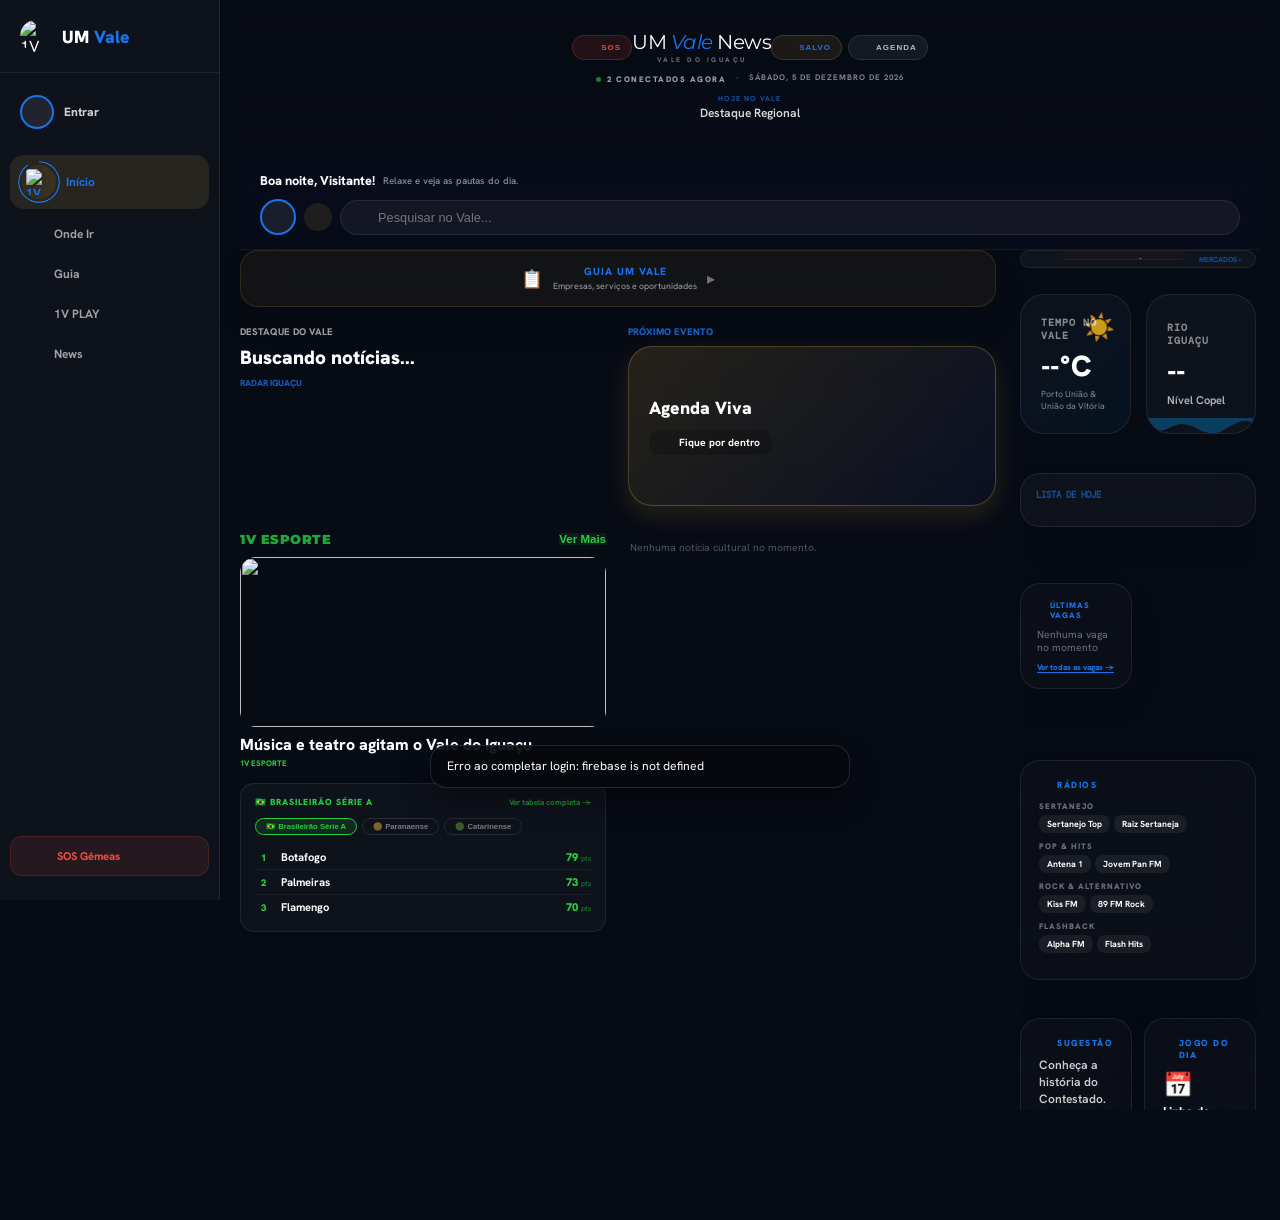
==== commit 1b45cd80: "fix: deduplicação de eventos e ticker tracks múltiplos" ====
--- a/index.html
+++ b/index.html
@@ -7583,6 +7583,16 @@
 	                return instances;
             }).sort((a,b) => a.start - b.start);
 
+            // Deduplicar eventos (título + data + local)
+            const eventSeen = new Set();
+            allEvents = allEvents.filter(e => {
+                const t = e.start instanceof Date ? e.start.getTime() : 0;
+                const key = `${e.title}|${t}|${e.location}`;
+                if (eventSeen.has(key)) return false;
+                eventSeen.add(key);
+                return true;
+            });
+
             saveToCache(allEvents);
             renderOndeIr();
             hideSplash();
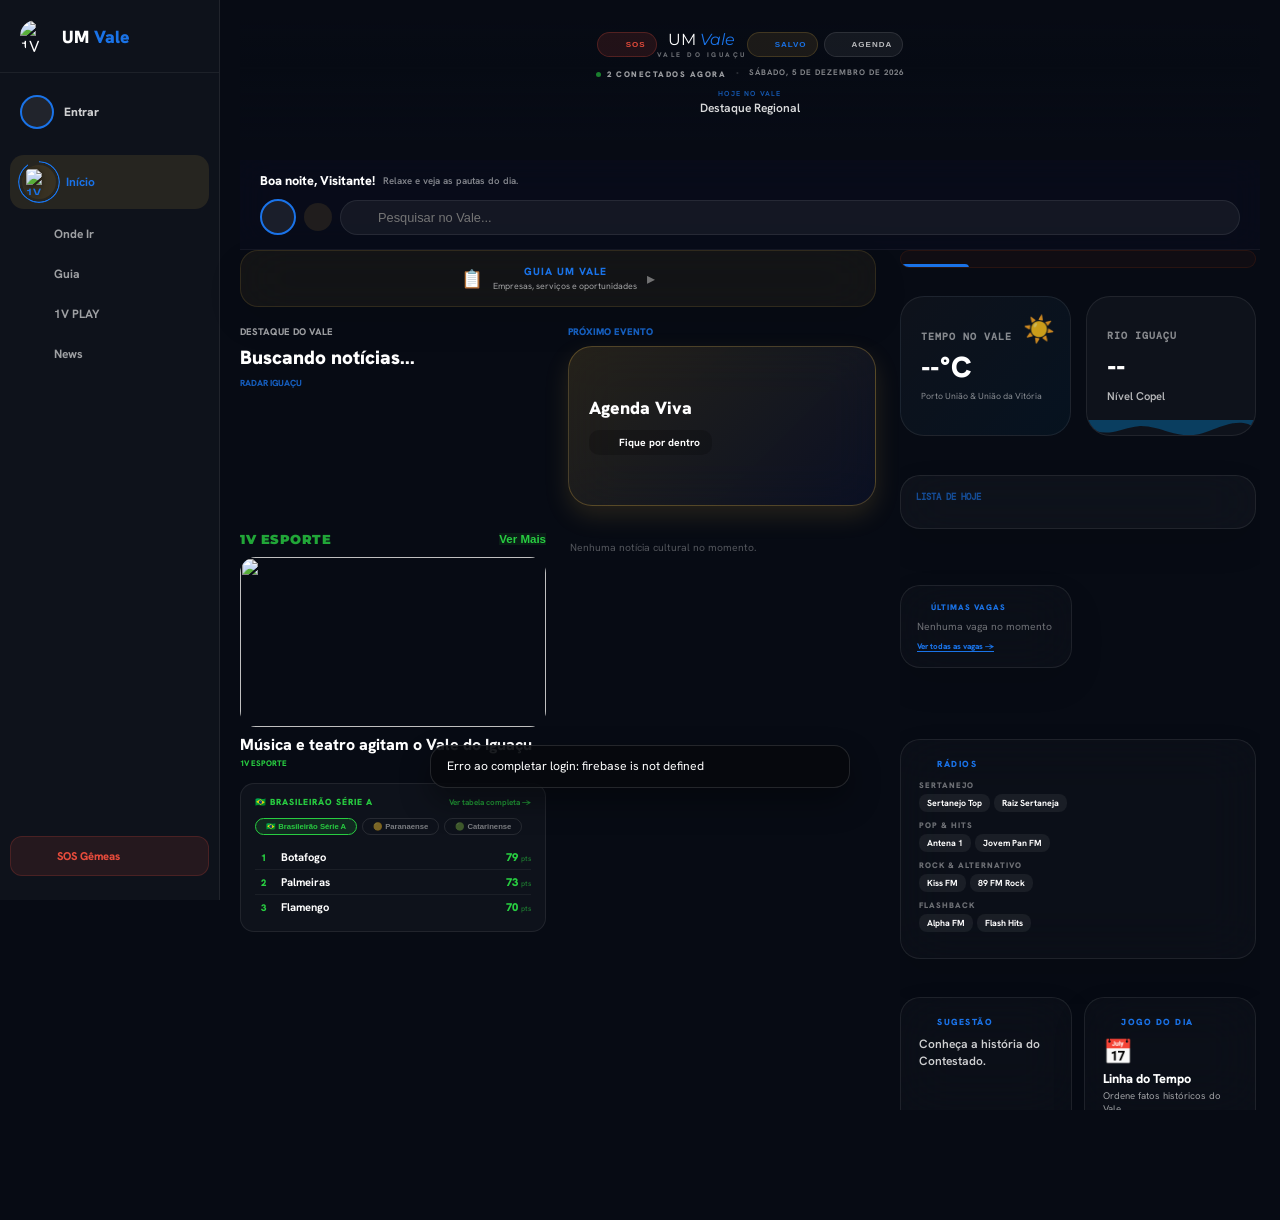
==== commit fdf1ace6: "style: glass escuro, largura sidebar desktop, branding dinâmico e widget de vagas híbrido" ====
--- a/index.html
+++ b/index.html
@@ -87,8 +87,8 @@
             --azul-vale: #1B255F;
             --laranja-destaque: #D4A843;
             --amarelo-manha: #FFD700;
-            --glass-bg: rgba(255, 255, 255, 0.05);
-            --glass-bg-alt: rgba(255, 255, 255, 0.05);
+            --glass-bg: rgba(0, 0, 0, 0.4);
+            --glass-bg-alt: rgba(0, 0, 0, 0.4);
             --preto-editorial: #090C1A;
             --off-white: #F5F2EC;
             
@@ -448,7 +448,7 @@
                 display: flex;
                 flex-direction: column;
                 gap: 14px;
-                width: 240px;
+                width: 360px;
                 flex-shrink: 0;
                 position: sticky;
                 top: 20px;
@@ -662,8 +662,9 @@
         .app-title {
             font-family: 'Montserrat', sans-serif;
             font-weight: 900;
-            font-size: 1.5rem;
-            letter-spacing: -1px;
+            font-size: 1.6rem;
+            letter-spacing: -1.2px;
+            line-height: 1;
         }
 
         .app-title span { color: var(--primary); font-style: italic; }
@@ -2473,7 +2474,7 @@
             </button>
             <!-- Branding central -->
             <div style="text-align:center; flex:1;">
-                <div class="app-title" id="main-title" style="margin:0; font-size:1.25rem; letter-spacing:-0.5px;">UM <span>Vale</span> News</div>
+                <div class="app-title" id="main-title" style="margin:0;">UM <span>Vale</span></div>
                 <div style="font-size:0.42rem; opacity:0.4; font-weight:800; letter-spacing:2.5px; text-transform:uppercase; margin-top:1px;">Vale do Iguaçu</div>
             </div>
             <!-- Ações direita -->
@@ -2522,13 +2523,10 @@
 	    <section id="view-home" class="view active">
             <div class="desktop-layout-wrapper">
                 <div class="desktop-main-col">
-                    <!-- Widget financeiro compacto (ticker completo fica na aba News) -->
-                    <div id="home-finance-pill" data-order="0" onclick="showView('news', document.querySelector('[data-view=news]'))" style="cursor:pointer; display:flex; align-items:center; gap:8px; padding:8px 14px; background:rgba(255,255,255,0.04); border:1px solid rgba(255,255,255,0.07); border-radius:20px; overflow:hidden; margin-bottom:12px;">
-                        <i data-lucide="trending-up" style="width:12px; color:var(--primary); flex-shrink:0;"></i>
-                        <div id="home-finance-preview" class="finance-ticker" style="flex:1; height:18px; overflow:hidden; mask-image:linear-gradient(to right,transparent,black 10%,black 90%,transparent);">
-                            <div class="finance-ticker-track" id="tickerTrack" style="height:18px; gap:20px;"></div>
-                        </div>
-                        <span style="font-size:0.45rem; color:var(--primary); font-weight:800; opacity:0.6; flex-shrink:0;">MERCADOS ›</span>
+                    <!-- Letreiro financeiro completo na home (restaurado do backup) -->
+                    <div class="finance-ticker" id="homeFinanceTicker" data-order="0" onclick="showView('news', document.querySelector('[data-view=news]'))" style="cursor:pointer; margin-bottom:14px; display:flex; align-items:center;">
+                        <span style="background:var(--primary); color:#000; font-size:0.55rem; font-weight:900; padding:2px 8px; border-radius:4px; margin-right:12px; flex-shrink:0; letter-spacing:0.5px;">MERCADOS</span>
+                        <div class="finance-ticker-track" style="height:20px; gap:25px; flex:1;"></div>
                     </div>
                     <div id="user-home-card" data-order="1" style="display:none;"></div>
 
@@ -2576,6 +2574,15 @@
                         <div id="home-today-list" style="display:flex; flex-direction:column; gap:10px;"></div>
                     </div>
 
+                    <!-- Novo Widget de Vagas e Oportunidades -->
+                    <div class="card" id="home-vagas-widget" data-order="7.5" style="padding:15px; background:rgba(40,205,65,0.04); border:1px solid rgba(40,205,65,0.1); border-radius:20px; display:none;">
+                        <div style="display:flex; justify-content:space-between; align-items:center; margin-bottom:12px;">
+                            <div style="font-size:0.55rem; font-weight:800; opacity:0.6; text-transform:uppercase; letter-spacing:1px;">Vagas & Oportunidades</div>
+                            <i data-lucide="briefcase" style="width:12px; color:var(--esporte-green);"></i>
+                        </div>
+                        <div id="home-vagas-list" style="display:flex; flex-direction:column; gap:10px;"></div>
+                    </div>
+
                     <div id="home-radar-section" data-order="8" style="margin-top:25px;"></div>
                     <!-- Grid 2 colunas no desktop para 1V Esporte e Vale Plural -->
                     <div class="home-sections-desktop-grid" data-order="9" style="margin-top:25px;">
@@ -2609,8 +2616,9 @@
 
 	    <section id="view-news" class="view">
 	        <!-- Ticker financeiro completo apenas na aba News -->
-	        <div class="finance-ticker" id="financeTicker" style="margin-bottom:4px;">
-	            <!-- Será alimentado pelo mesmo tickerTrack, via cloneNode quando entrar na aba -->
+	        <div class="finance-ticker" id="financeTicker" style="margin-bottom:12px; display:flex; align-items:center;">
+                <span style="background:var(--primary); color:#000; font-size:0.55rem; font-weight:900; padding:2px 8px; border-radius:4px; margin-right:12px; flex-shrink:0; letter-spacing:0.5px;">RESUMO</span>
+	            <div class="finance-ticker-track" style="height:20px; gap:30px; flex:1;"></div>
 	        </div>
 	        <div id="news-filters" class="filter-row"></div>
 		        <div id="news-feed" style="min-height:200px;">
@@ -3727,8 +3735,9 @@
         radarEl.innerHTML = radarHtml;
 
         // --- 1V Esporte ---
+        const isDesktop = window.matchMedia('(min-width: 1024px)').matches;
         const esporteFeatured = esporteItems[0] || null;
-        const esporteList = esporteItems.slice(1, 3);
+        const esporteList = isDesktop ? esporteItems.slice(1, 6) : esporteItems.slice(1, 3);
         let esporteHtml = '';
         if (esporteEvent || esporteFeatured || esporteList.length) {
             esporteHtml += `<div class="home-section-head" data-brand="esporte"><div class="section-title" style="color:var(--esporte-green);">1V Esporte</div><button class="home-link-btn" onclick="setNewsFilter('esporte'); showView('news', document.querySelector('[data-view=news]'))">Ver Mais</button></div>`;
@@ -3741,7 +3750,7 @@
 
         // --- Vale Plural ---
         const pluralFeatured = pluralItems[0] || null;
-        const pluralList = pluralItems.slice(1, 3);
+        const pluralList = isDesktop ? pluralItems.slice(1, 6) : pluralItems.slice(1, 3);
         let pluralHtml = '';
         if (pluralEvent || pluralFeatured || pluralList.length) {
             pluralHtml += `<div class="home-section-head" data-brand="plural"><div class="section-title" style="color:var(--plural-orange);">Vale Plural</div><button class="home-link-btn" onclick="setNewsFilter('plural'); showView('news', document.querySelector('[data-view=news]'))">Ver Mais</button></div>`;
@@ -4144,10 +4153,10 @@
         const pluralEvent = allEvents.find(e => normalizeText(e.description + e.title).includes('plural') && new Date(e.start) >= new Date());
 
         const now = new Date();
+        const dNow = new Date(now).setHours(0,0,0,0);
         const todayEvents = allEvents.filter(e => {
             const start = new Date(e.start);
             const dStart = new Date(start).setHours(0,0,0,0);
-            const dNow = new Date(now).setHours(0,0,0,0);
             return dStart === dNow;
         });
 
@@ -4254,6 +4263,52 @@
             }
         } else {
             todayContainer.style.display = 'none';
+        }
+
+        // NOVO WIDGET VAGAS NA HOME (Híbrido: Notícias + Guia)
+        const vagasContainer = document.getElementById('home-vagas-widget');
+        const vagasListEl = document.getElementById('home-vagas-list');
+        if (vagasContainer && vagasListEl) {
+            const newsVagas = newsItems.filter(n => {
+                const text = normalizeText((n.label || '') + ' ' + (n.title || ''));
+                return text.includes('vaga') || text.includes('oportunidade') || text.includes('emprego') || text.includes('trabalhe');
+            }).map(n => ({ title: n.title, link: n.link, source: 'news' }));
+
+            const vagasTab = typeof GUIDE_DATA !== 'undefined' ? GUIDE_DATA.find(g => g.key === 'vagas') : null;
+            const guideVagas = (vagasTab?.subtabs || [])
+                .flatMap(s => (s.items || []).map(item => ({ title: item.name, itemKey: getGuideItemKey(item), source: 'guide' })));
+
+            const allVagas = [...newsVagas, ...guideVagas].slice(0, 5);
+
+            if (allVagas.length > 0) {
+                vagasContainer.style.display = 'block';
+                vagasListEl.innerHTML = allVagas.map(v => `
+                    <div style="font-size:0.75rem; font-weight:700; color:rgba(255,255,255,0.9); line-height:1.2; display:flex; gap:8px; cursor:pointer;" 
+                         onclick="${v.source === 'news' ? `window.open('${v.link}', '_blank')` : `openGuideItemByKey('${v.itemKey}')`}">
+                        <span style="color:var(--esporte-green); opacity:0.8;">💼</span>
+                        <span>${escapeHtml(v.title)}</span>
+                    </div>
+                `).join('');
+            } else {
+                vagasContainer.style.display = 'none';
+            }
+        }
+
+        // FINANCE TICKER
+        const homeTracks = document.querySelectorAll('#homeFinanceTicker .finance-ticker-track');
+        if (homeTracks.length) {
+            const items = typeof currentFinanceData !== 'undefined' ? currentFinanceData : getFinancePlaceholderItems();
+            const html = items.map(item => `
+                <div class="finance-ticker-item">
+                    <span class="c-label">${escapeHtml(item.label)}</span>
+                    <span class="c-price">${escapeHtml(item.price)}</span>
+                    <span class="c-change ${escapeHtml(item.changeClass || 'neu')}">${escapeHtml(item.change || '')}</span>
+                    <span class="c-divider"></span>
+                </div>
+            `).join('');
+            homeTracks.forEach(track => { track.innerHTML = html + html + html + html; });
+            document.getElementById('homeFinanceTicker').style.display = 'block';
+            if (typeof startTickerAutoScroll === 'function') startTickerAutoScroll();
         }
 
         renderHomeNews();
@@ -7753,7 +7808,7 @@
 		        if (!titleEl) return;
 
 		        const map = {
-		            home: 'UM <span>Vale</span> News',
+		            home: 'UM <span>Vale</span>',
 		            agenda: 'Onde <span>Ir</span>',
 		            news: 'UM <span>Vale</span> News',
 		            guia: 'Guia <span>Vale</span>',
@@ -8191,9 +8246,10 @@
         if (!sidebar || !mainCol) return;
 
         const widgets = [
-            { id: 'home-finance-pill', order: 0 },
+            { id: 'homeFinanceTicker', order: 0 },
             { id: 'home-impact-stats-container', order: 2 },
             { id: 'home-today-events', order: 7 },
+            { id: 'home-vagas-widget', order: 7.5 },
             { id: 'home-widgets', order: 10 },
             { id: 'home-footer', order: 11 }
         ];
@@ -8789,6 +8845,8 @@
                     score: record.status === 'approved' ? cfg.score : 'Em análise',
                     area: record.city || userData?.location || 'Vale do Iguaçu',
                     areaGroup: 'gêmeas',
+                    publishedAt: record.createdAt || record.timestamp || Date.now(),
+                    source: 'user-registration',
                     hours: record.company || record.operation || record.price || 'Cadastro do usuário',
                     contact: record.contact || userData?.phone || '',
                     address: record.city || userData?.location || '',
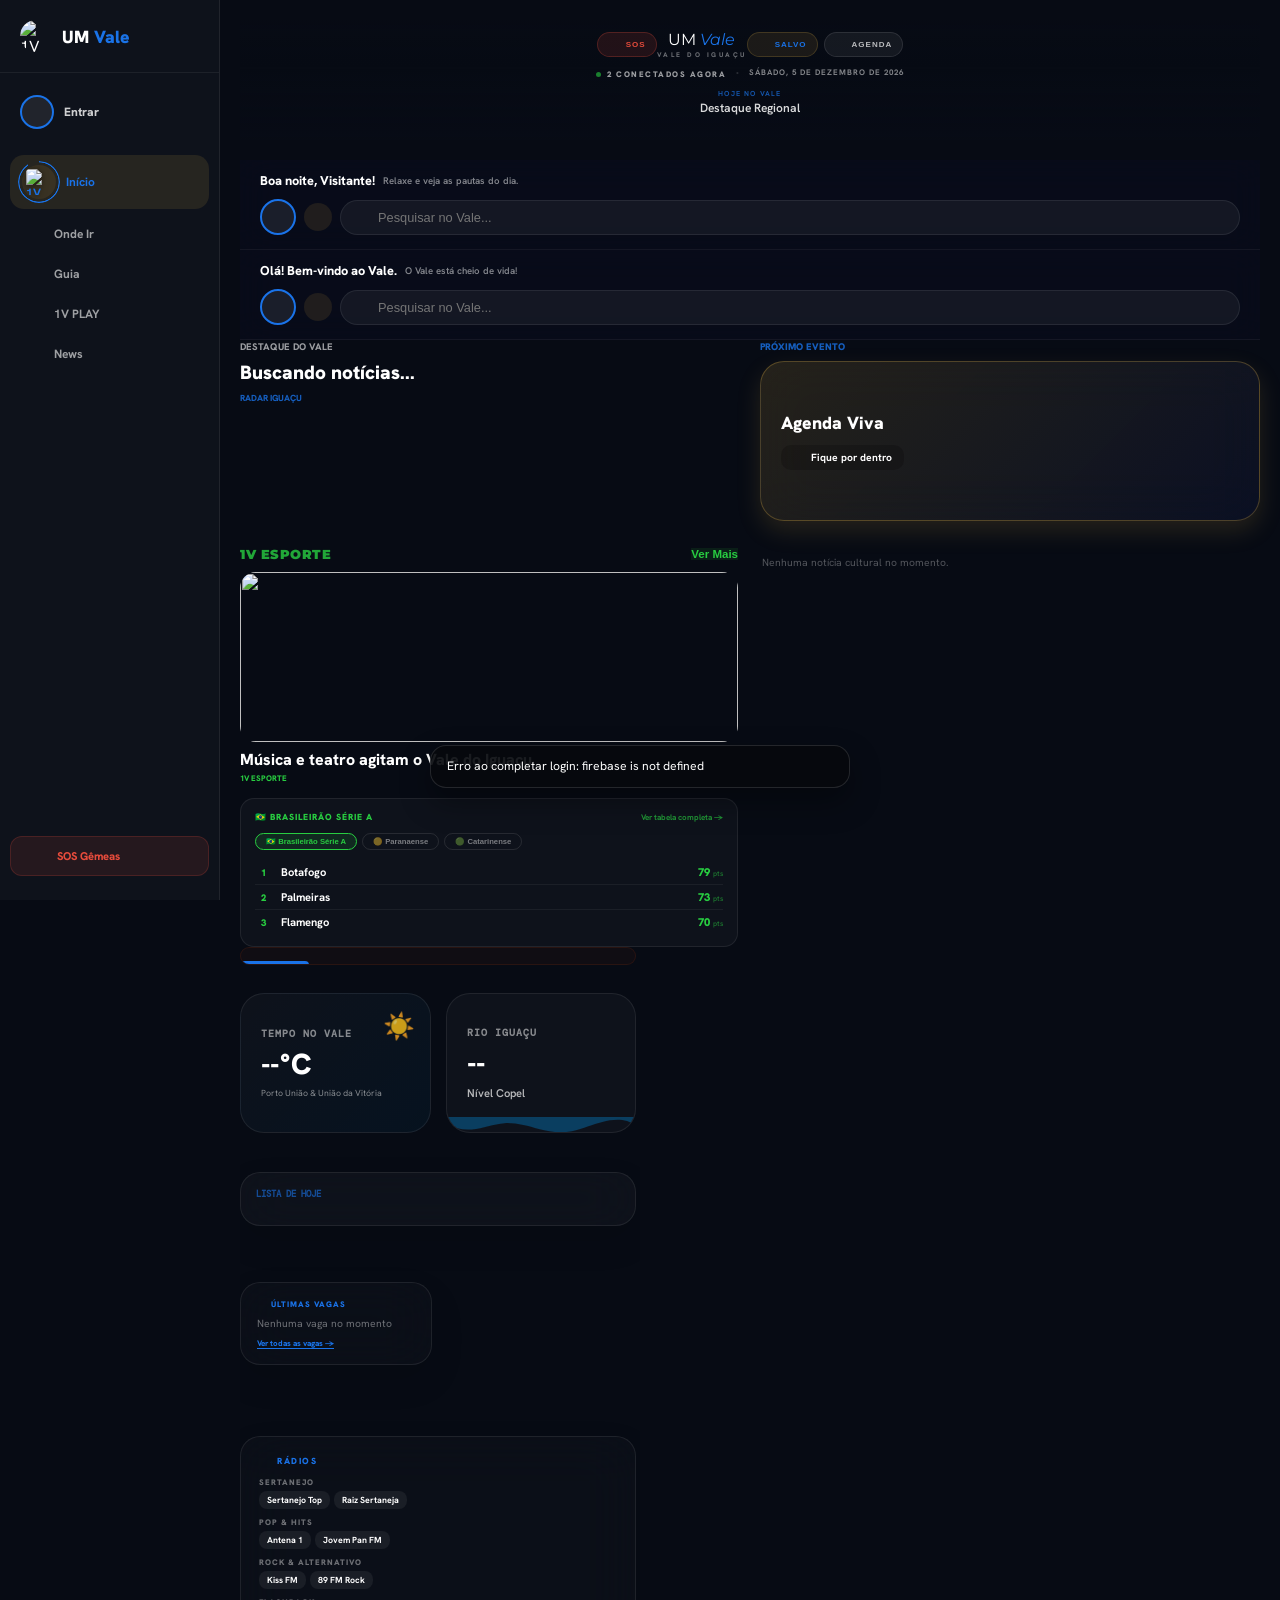
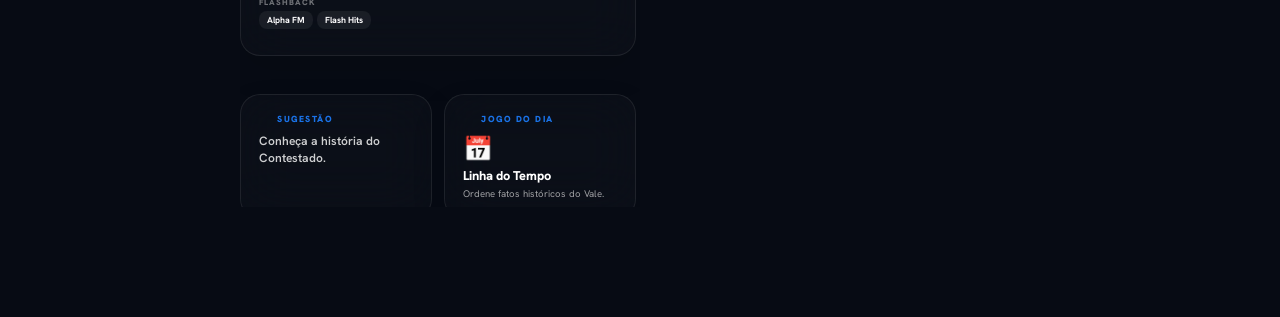
==== commit 5c2e31dc: "feat: desktop layout refinements, home guia widget, and map previews" ====
--- a/index.html
+++ b/index.html
@@ -448,7 +448,7 @@
                 display: flex;
                 flex-direction: column;
                 gap: 14px;
-                width: 360px;
+                width: 400px;
                 flex-shrink: 0;
                 position: sticky;
                 top: 20px;
@@ -1202,6 +1202,16 @@
             width: fit-content;
             padding: 0 10px;
             will-change: transform;
+        }
+        .finance-ticker-track.animate-scroll {
+            animation: ticker-scroll 35s linear infinite;
+        }
+        @keyframes ticker-scroll {
+            from { transform: translateX(0); }
+            to { transform: translateX(-25%); }
+        }
+        .finance-ticker:hover .finance-ticker-track.animate-scroll {
+            animation-play-state: paused;
         }
         .finance-ticker-item {
             display: flex;
@@ -2520,9 +2530,29 @@
         </div>
     </div>
 
-	    <section id="view-home" class="view active">
-            <div class="desktop-layout-wrapper">
-                <div class="desktop-main-col">
+    <!-- DESKTOP GLOBAL LAYOUT WRAPPER -->
+    <div class="desktop-layout-wrapper">
+        <div class="desktop-main-col">
+            <!-- STICKY SEARCH BAR (stays at top on scroll) -->
+            <div id="global-search-container" style="position:sticky; top:0; z-index:50; background:rgba(9,12,26,0.85); backdrop-filter:blur(16px); padding:12px 20px 14px; border-bottom:1px solid rgba(255,255,255,0.05); display:block;">
+                <div id="user-greeting" style="font-size:0.8rem; font-weight:800; margin-bottom:10px; display:flex; align-items:center; gap:8px; color:#fff;">
+                    <span id="greeting-text">Olá! Bem-vindo ao Vale.</span>
+                    <span id="greeting-phrase" style="font-size:0.6rem; opacity:0.5; font-weight:600;">O Vale está cheio de vida!</span>
+                </div>
+                <div style="display:flex; align-items:center; gap:8px;">
+                    <div id="header-profile-btn" onclick="showView('perfil', this)" style="width:36px; height:36px; border-radius:50%; background:rgba(255,255,255,0.08); border:2px solid var(--primary); display:flex; align-items:center; justify-content:center; cursor:pointer; overflow:hidden; flex-shrink:0;">
+                        <i data-lucide="user" id="header-user-icon" style="width:16px; opacity:0.7;"></i>
+                        <img id="header-user-avatar" style="width:100%; height:100%; object-fit:cover; display:none; border-radius:50%;">
+                    </div>
+                    <i data-lucide="plus-circle" style="width:28px; height:28px; color:var(--primary); flex-shrink:0; cursor:pointer; background:rgba(212,168,67,0.12); border-radius:20px; padding:2px;" onclick="handlePlusAction()"></i>
+                    <div class="search-bar" style="flex:1; background:rgba(255,255,255,0.05); border:1px solid rgba(255,255,255,0.08); border-radius:20px; padding:9px 14px; display:flex; align-items:center; gap:8px;" onclick="showView('buscar'); setTimeout(()=>{const i=document.getElementById('main-search-input');if(i){i.focus();}},120);">
+                        <i data-lucide="search" style="width:15px; opacity:0.5; flex-shrink:0;"></i>
+                        <input type="text" placeholder="Pesquisar no Vale..." style="background:transparent; border:none; color:#fff; width:100%; outline:none; font-size:0.8rem; pointer-events:none;" readonly>
+                    </div>
+                </div>
+            </div>
+            <section id="view-home" class="view active">
+                <!-- Coluna principal da Home -->
                     <!-- Letreiro financeiro completo na home (restaurado do backup) -->
                     <div class="finance-ticker" id="homeFinanceTicker" data-order="0" onclick="showView('news', document.querySelector('[data-view=news]'))" style="cursor:pointer; margin-bottom:14px; display:flex; align-items:center;">
                         <span style="background:var(--primary); color:#000; font-size:0.55rem; font-weight:900; padding:2px 8px; border-radius:4px; margin-right:12px; flex-shrink:0; letter-spacing:0.5px;">MERCADOS</span>
@@ -2593,9 +2623,6 @@
                     <div id="home-widgets" data-order="10"></div>
                     <div id="home-footer" data-order="11" style="margin-top:25px;"></div>
 
-                </div>
-                <aside id="sidebar-right"></aside>
-            </div>
 	    </section>
 
         <section id="view-play" class="view">
@@ -2790,6 +2817,10 @@
         </div>
 
 	    </section>
+
+        </div> <!-- Fim .desktop-main-col -->
+        <aside id="sidebar-right"></aside>
+    </div> <!-- Fim .desktop-layout-wrapper -->
 
         <!-- REGISTRATION MODAL -->
         <div id="reg-modal" class="modal-overlay" onclick="if(event.target===this) closeRegistrationModal()">
@@ -4306,9 +4337,10 @@
                     <span class="c-divider"></span>
                 </div>
             `).join('');
+            // Usamos 4 repetições para garantir o loop infinito suave no CSS
             homeTracks.forEach(track => { track.innerHTML = html + html + html + html; });
-            document.getElementById('homeFinanceTicker').style.display = 'block';
-            if (typeof startTickerAutoScroll === 'function') startTickerAutoScroll();
+            document.getElementById('homeFinanceTicker').style.display = 'flex';
+            startTickerAutoScroll();
         }
 
         renderHomeNews();
@@ -4325,35 +4357,43 @@
         }
         tempValueEl.textContent = temp != null ? `${Math.round(temp)}°C` : '--°C';
         
-        // GUIA: Destaque da última empresa
+        // GUIA: Destaque da última empresa (Layout Backup Standard)
         const guideEl = document.getElementById('home-guide-feature');
         if (guideEl) {
             const latestEmpresa = getLatestGuideCompany();
-            const latestOportunidade = newsItems.filter(n => n.label?.toLowerCase() === 'oportunidades')[0];
-            
-            if (latestEmpresa || latestOportunidade) {
-                const latestEmpresaKey = latestEmpresa ? encodeURIComponent(getGuideItemKey(latestEmpresa)) : '';
+            if (latestEmpresa) {
+                const latestKey = getGuideItemKey(latestEmpresa);
                 guideEl.style.opacity = '1';
+                guideEl.style.padding = '0';
+                guideEl.style.overflow = 'hidden';
+                guideEl.style.background = 'rgba(255,255,255,0.02)';
+                guideEl.style.border = '1px solid rgba(255,255,255,0.08)';
                 guideEl.style.textAlign = 'left';
-                guideEl.style.borderStyle = 'solid';
-                guideEl.style.cursor = latestEmpresa ? 'pointer' : 'default';
-                guideEl.onclick = latestEmpresa ? () => openGuideItemByKey(getGuideItemKey(latestEmpresa)) : null;
+                guideEl.onclick = () => openGuideItemByKey(latestKey);
+                
                 guideEl.innerHTML = `
-                    <div style="font-size:0.6rem; opacity:0.6; margin-bottom:12px; font-weight:800; text-transform:uppercase;">${latestEmpresa ? 'Destaque do Guia' : 'Oportunidades'}</div>
-                    <div style="display:flex; gap:15px; align-items:start;">
-                        ${latestEmpresa?.image ? `<img src="${latestEmpresa.image}" style="width:70px; height:70px; border-radius:15px; object-fit:cover; border:1px solid rgba(255,255,255,0.1);">` : ''}
-                        <div style="flex:1;">
-                            <div style="font-size:1rem; font-weight:900; line-height:1.2; color:#fff;">${escapeHtml(latestEmpresa?.name || latestOportunidade?.title)}</div>
-                            <div style="font-size:0.7rem; opacity:0.7; margin:5px 0 10px;">${escapeHtml(clipText(latestEmpresa?.desc || latestOportunidade?.summary || '', 80))}</div>
-                            <div style="display:flex; gap:8px;">
-                                ${latestEmpresa ? `
-                                ${latestEmpresa.whatsapp ? `<button class="btn-action" style="padding:6px 15px; font-size:0.65rem; margin:0; background:#25D366; color:#fff; border:none;" onclick="event.stopPropagation(); window.open('${latestEmpresa.whatsapp}', '_blank')"><i data-lucide="message-circle" style="width:12px; display:inline-block; vertical-align:middle; margin-right:4px;"></i> WhatsApp</button>` : ''}
-                                <button class="btn-action" style="padding:6px 15px; font-size:0.65rem; margin:0; background:var(--primary); color:#fff; border:none; box-shadow:0 4px 10px rgba(212,168,67,0.2);" onclick="event.stopPropagation(); openGuideItemByKey(decodeURIComponent('${latestEmpresaKey}'))">Ver no Guia</button>
-                                ` : `<button class="btn-action" style="padding:6px 15px; font-size:0.65rem; margin:0; background:var(--primary); color:#fff; border:none;" onclick="window.open('${latestOportunidade.link}', '_blank')">Ver Vaga</button>`}
+                    <div style="position:relative;">
+                        ${latestEmpresa.image ? `<img src="${latestEmpresa.image}" style="width:100%; height:140px; object-fit:cover; opacity:0.7;">` : `<div style="width:100%; height:100px; background:var(--primary); opacity:0.1; display:flex; align-items:center; justify-content:center;"><i data-lucide="store" style="width:30px; opacity:0.3;"></i></div>`}
+                        <div style="position:absolute; bottom:0; left:0; right:0; padding:15px; background:linear-gradient(to top, rgba(9,12,26,1), transparent);">
+                            <div style="font-size:0.5rem; font-weight:900; color:var(--primary); text-transform:uppercase; letter-spacing:1px; margin-bottom:4px;">Recém Chegada no Guia</div>
+                            <div style="font-size:1.1rem; font-weight:900; color:#fff; line-height:1.1;">${escapeHtml(latestEmpresa.name)}</div>
+                        </div>
+                    </div>
+                    <div style="padding:15px; pt:5px;">
+                        <div style="font-size:0.75rem; opacity:0.7; margin-bottom:12px; line-height:1.4;">${escapeHtml(clipText(latestEmpresa.desc || '', 90))}</div>
+                        <div style="display:flex; flex-direction:column; gap:8px;">
+                            <div style="display:flex; align-items:center; gap:8px; font-size:0.65rem; font-weight:700; opacity:0.8;">
+                                <i data-lucide="phone" style="width:12px; color:var(--primary);"></i> ${escapeHtml(latestEmpresa.contact || 'Ver contato')}
+                            </div>
+                            <div style="display:flex; gap:8px; margin-top:5px;">
+                                <button class="btn-action" style="flex:1; margin:0; font-size:0.65rem; background:var(--primary); color:#fff; border:none;" onclick="event.stopPropagation(); openGuideItemByKey('${latestKey}')">VER NO GUIA</button>
+                                ${latestEmpresa.whatsapp ? `<button class="btn-action" style="flex:1; margin:0; font-size:0.65rem; background:#25D366; color:#fff; border:none;" onclick="event.stopPropagation(); window.open('${latestEmpresa.whatsapp}', '_blank')">WHATSAPP</button>` : ''}
                             </div>
                         </div>
                     </div>
                 `;
+            } else {
+                guideEl.style.display = 'none';
             }
         }
         // VAGAS + ÚLTIMAS VAGAS
@@ -7109,17 +7149,20 @@
                     }
                     return false;
                 }));
-                currentGuideTab = found?.category?.key || 'empresas';
-                currentGuideSubtab = found?.sub?.key || 'destaques';
-                currentGuideItem = Math.max(0, found?.index ?? 0);
+                if (found) {
+                    currentGuideTab = found.category.key;
+                    currentGuideSubtab = found.sub.key;
+                    currentGuideItem = found.index;
+                }
                 showView('guia', document.querySelector('[data-view=guia]'));
                 renderGuide();
             }
 
             function openGuideItemByName(name) {
                 const targetName = normalizeText(name || '');
-                const target = getAllRegisteredGuideItems().find(item => normalizeText(item.name) === targetName);
-                openGuideItemByKey(getGuideItemKey(target || { name }));
+                const all = getAllRegisteredGuideItems();
+                const target = all.find(item => normalizeText(item.name) === targetName);
+                if (target) openGuideItemByKey(getGuideItemKey(target));
             }
 
             function openLatestGuideCompany() {
@@ -7145,9 +7188,7 @@
                         });
                     });
                     guideLiveCache = cache;
-                } catch(e) {
-                    console.warn('Erro ao carregar guide_live:', e);
-                }
+                } catch(e) { console.warn('Error refreshing guide live cache', e); }
             }
 
             function setGuideLocationFilter(value) {
@@ -7163,7 +7204,9 @@
 		        const category = getCurrentGuideCategory();
 		        const subtab = getCurrentGuideSubtab();
 		        const staticItems = subtab?.items || [];
-                if (currentGuideTab === 'empresas' && currentGuideSubtab === 'destaques' && staticItems.length && currentGuideItem < 0) {
+                
+                // Se for a aba de empresas, e não houver item selecionado, selecionamos o primeiro (mais recente)
+                if (currentGuideTab === 'empresas' && currentGuideItem < 0) {
                     currentGuideItem = 0;
                 }
 
@@ -7232,18 +7275,22 @@
 	                                    </div>
 	                                    ${isActive ? `
 	                                        <div class="guide-accordion-content" style="margin-top:20px; border-top:1px solid var(--card-border); padding-top:15px; animation: fadeIn 0.3s ease;">
+                                                <div style="margin-bottom:15px; border-radius:12px; overflow:hidden; border:1px solid rgba(255,255,255,0.1); background:rgba(0,0,0,0.2); height:160px;">
+                                                    <iframe width="100%" height="160" frameborder="0" style="border:0;" allowfullscreen src="https://www.google.com/maps?q=${item.coords ? `${item.coords.lat},${item.coords.lng}` : encodeURIComponent(item.mapQuery || item.name + ' ' + (item.address || ''))}&z=15&output=embed"></iframe>
+                                                </div>
 	                                            ${hasPhoto ? `<img src="${escapeHtml(item.image)}" style="width:100%; height:180px; object-fit:cover; border-radius:12px; margin-bottom:15px;">` : ''}
-	                                            ${locationLine ? `<div style="display:flex; align-items:flex-start; gap:10px; padding:12px; border-radius:16px; background:rgba(255,255,255,0.04); border:1px solid rgba(255,255,255,0.08); margin-bottom:14px;">
-	                                                <i data-lucide="map-pin" style="width:16px; flex-shrink:0; color:var(--primary); margin-top:2px;"></i>
-	                                                <div style="font-size:0.76rem; line-height:1.4; font-weight:800;">${escapeHtml(locationLine)}</div>
-	                                            </div>` : ''}
-	                                            <div style="font-size:0.9rem; line-height:1.6; margin-bottom:15px; opacity:0.9;">
+                                                <div style="display:flex; flex-direction:column; gap:10px; margin-bottom:18px;">
+                                                    ${item.hours ? `<div style="display:flex; align-items:center; gap:8px; font-size:0.7rem; opacity:0.8;"><i data-lucide="clock" style="width:14px; color:var(--primary);"></i> ${escapeHtml(item.hours)}</div>` : ''}
+                                                    ${item.contact ? `<div style="display:flex; align-items:center; gap:8px; font-size:0.7rem; opacity:0.8;"><i data-lucide="phone" style="width:14px; color:var(--primary);"></i> ${escapeHtml(item.contact)}</div>` : ''}
+                                                    ${locationLine ? `<div style="display:flex; align-items:start; gap:8px; font-size:0.7rem; opacity:0.8;"><i data-lucide="map-pin" style="width:14px; color:var(--primary); flex-shrink:0; margin-top:2px;"></i> ${escapeHtml(locationLine)}</div>` : ''}
+                                                </div>
+	                                            <div style="font-size:0.85rem; line-height:1.6; margin-bottom:18px; opacity:0.9;">
 	                                                ${escapeHtml(item.note || item.desc || '')}
 	                                            </div>
 	                                            <div class="guide-actions" style="display:flex; gap:10px; flex-wrap:wrap;">
-	                                                ${item.whatsapp ? `<button class="btn-action" style="flex:1; min-width:120px; margin:0; background:#25D366; color:#fff;" onclick="event.stopPropagation(); window.open('${escapeHtml(item.whatsapp)}','_blank')">WhatsApp</button>` : ''}
-	                                                <button class="btn-action" style="flex:1; min-width:120px; margin:0; background:rgba(255,255,255,0.05); color:var(--primary);" onclick="event.stopPropagation(); window.open('${escapeHtml(mapUrl)}','_blank')">Abrir no Maps</button>
-                                                    ${item.link ? `<button class="btn-action" style="flex:1; min-width:120px; margin:0; background:var(--primary); color:#fff;" onclick="event.stopPropagation(); window.open('${escapeHtml(item.link)}','_blank')">Ler no Portal</button>` : ''}
+	                                                ${item.whatsapp ? `<button class="btn-action" style="flex:1; min-width:120px; margin:0; background:#25D366; color:#fff; font-weight:900;" onclick="event.stopPropagation(); window.open('${escapeHtml(item.whatsapp)}','_blank')">WhatsApp</button>` : ''}
+	                                                <button class="btn-action" style="flex:1; min-width:120px; margin:0; background:rgba(212,168,67,0.12); color:var(--primary); font-weight:900;" onclick="event.stopPropagation(); window.open('${escapeHtml(mapUrl)}','_blank')">Abrir Mapa</button>
+                                                    ${item.link ? `<button class="btn-action" style="flex:1; min-width:120px; margin:0; background:var(--primary); color:#fff; font-weight:900;" onclick="event.stopPropagation(); window.open('${escapeHtml(item.link)}','_blank')">Detalhes</button>` : ''}
 	                                            </div>
 	                                            <div style="display:flex; justify-content:space-between; align-items:center; margin-top:20px; padding-top:15px; border-top:1px solid rgba(255,255,255,0.05);">
 	                                                <div style="display:flex; align-items:center; gap:10px;">
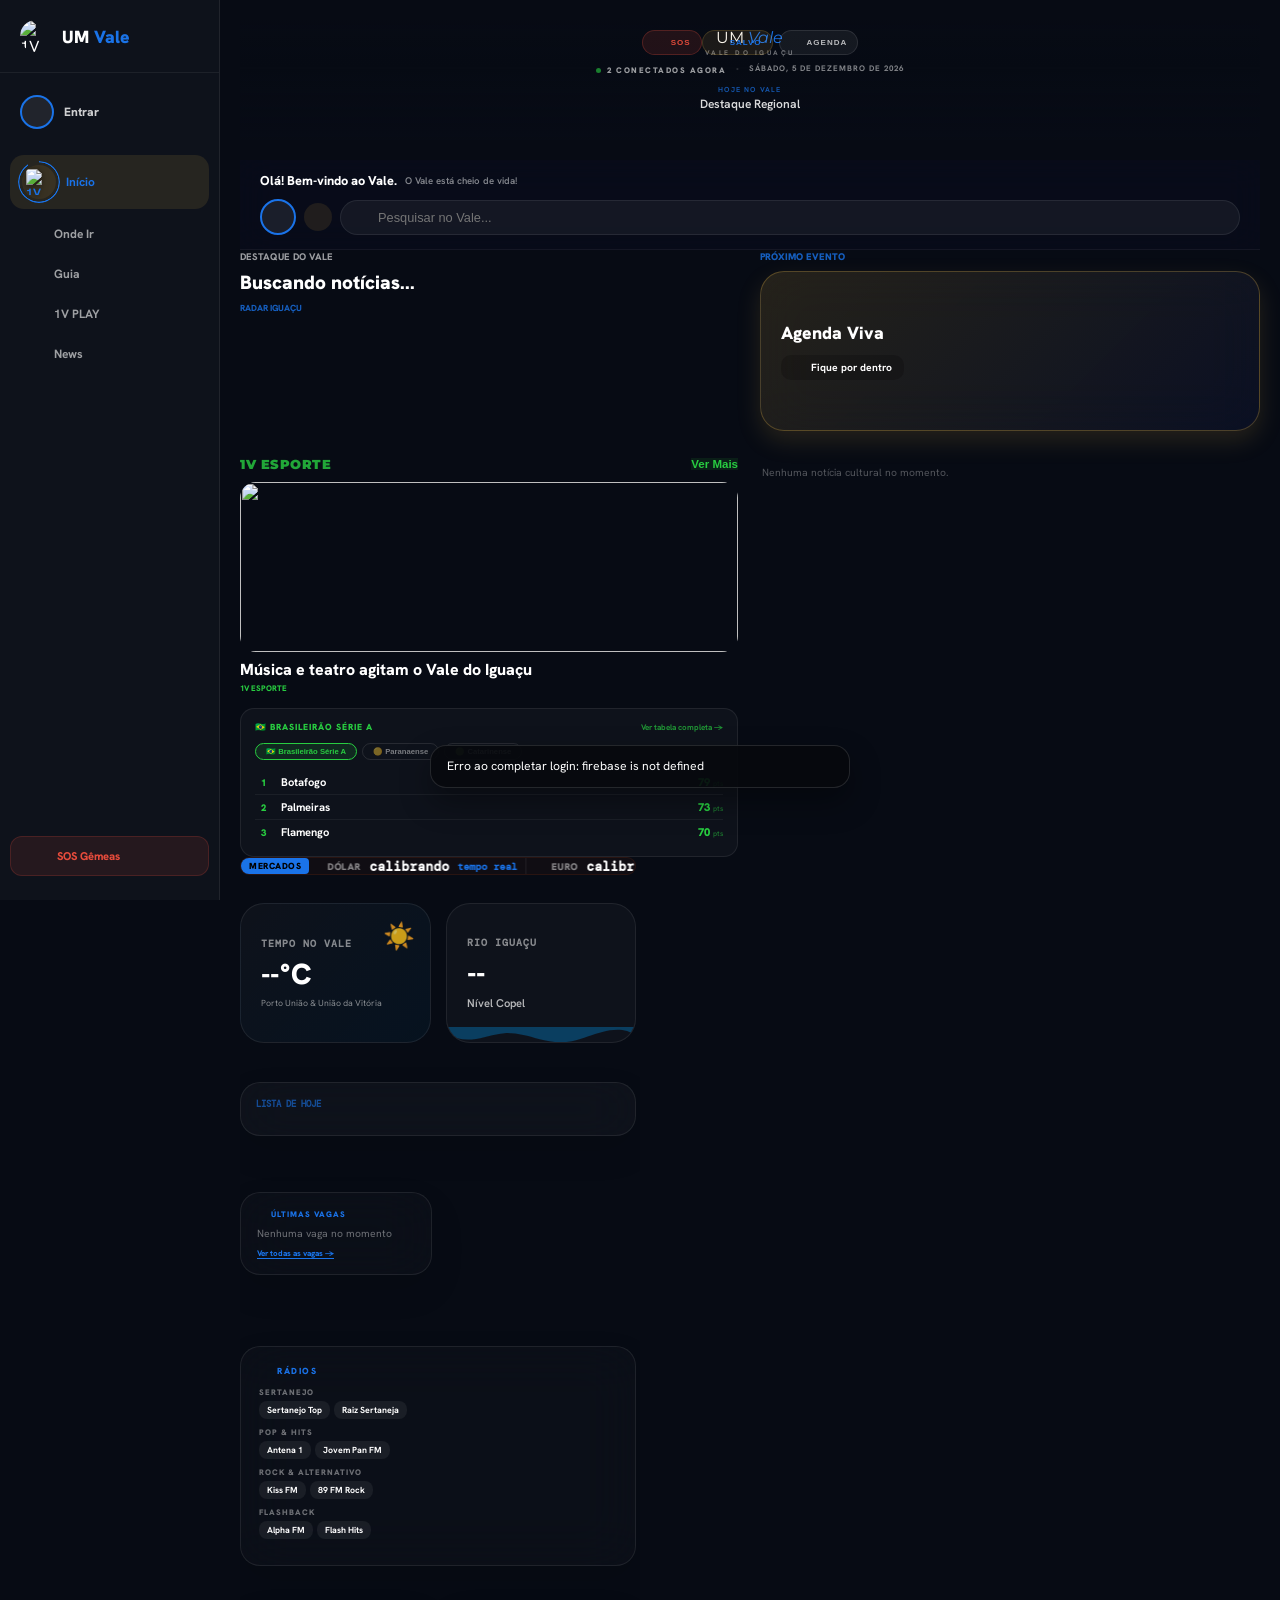
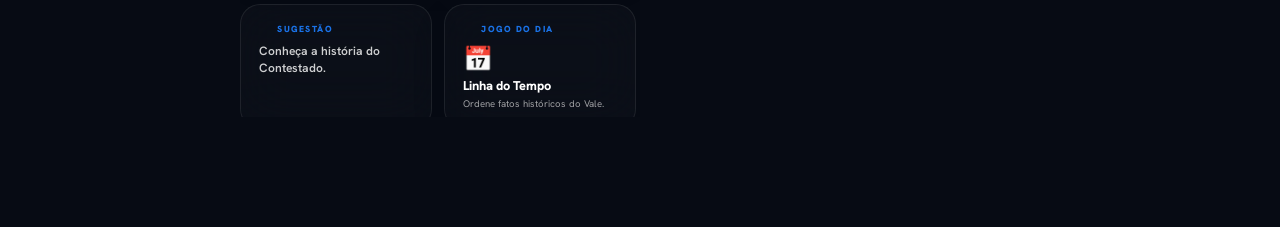
==== commit e4a52311: "fix: duplicate search bar, update splash branding, and align header icons" ====
--- a/index.html
+++ b/index.html
@@ -148,6 +148,16 @@
         body.primary-is-light .card__tag,
         body.primary-is-light .badge,
         body.primary-is-light .editorial-pill.active,
+        body.primary-is-light .btn-action i {
+            color: #000000 !important;
+        }
+
+        .hide-desktop { display: block; }
+        .hide-mobile { display: none; }
+        @media (min-width: 1024px) {
+            .hide-desktop { display: none !important; }
+            .hide-mobile { display: block !important; }
+        }
         body.primary-is-light .btn {
             color: #0f0d08 !important;
         }
@@ -2453,7 +2463,7 @@
 <div id="splash-screen" class="splash">
     <div class="splash__content">
         <img src="https://umvale.wordpress.com/wp-content/uploads/2026/05/23e9addd-68b6-4407-bd96-4b62fd82db94.png?w=196&h=196" style="width:80px; height:80px; margin-bottom:15px; filter: drop-shadow(0 10px 30px rgba(0,0,0,0.5));" alt="1V">
-        <div class="splash__title-app">UM VALE NEWS</div>
+        <div class="splash__title-app">UM Vale</div>
         <div style="font-size:0.6rem; opacity:0.5; font-weight:700; letter-spacing:1px; text-transform:uppercase; margin-bottom:10px;">A nossa região em um só lugar</div>
         <div id="splash-msg" class="splash__msg">Carregando eventos...</div>
         <style>
@@ -2478,17 +2488,17 @@
         <!-- Faixa de ações topo -->
         <div style="position:relative; z-index:2; display:flex; align-items:center; justify-content:space-between; padding:10px 14px 0;">
             <!-- SOS -->
-            <button onclick="openSosInGuide()" style="display:flex; align-items:center; gap:5px; background:rgba(231,76,60,0.12); border:1px solid rgba(231,76,60,0.25); border-radius:20px; padding:5px 10px; cursor:pointer; color:#e74c3c;">
+            <button onclick="openSosInGuide()" style="display:flex; align-items:center; gap:5px; background:rgba(231,76,60,0.12); border:1px solid rgba(231,76,60,0.25); border-radius:20px; padding:5px 10px; cursor:pointer; color:#e74c3c; z-index:3;">
                 <i data-lucide="shield-alert" style="width:13px; height:13px;"></i>
                 <span style="font-size:0.5rem; font-weight:900; letter-spacing:1px; text-transform:uppercase;">SOS</span>
             </button>
             <!-- Branding central -->
-            <div style="text-align:center; flex:1;">
+            <div style="position:absolute; left:50%; transform:translateX(-50%); text-align:center; pointer-events:none; z-index:1;">
                 <div class="app-title" id="main-title" style="margin:0;">UM <span>Vale</span></div>
                 <div style="font-size:0.42rem; opacity:0.4; font-weight:800; letter-spacing:2.5px; text-transform:uppercase; margin-top:1px;">Vale do Iguaçu</div>
             </div>
             <!-- Ações direita -->
-            <div style="display:flex; align-items:center; gap:6px;">
+            <div style="display:flex; align-items:center; gap:6px; z-index:3;">
                 <button id="favorite-toggle" onclick="togglePageFavorite()" style="display:flex; align-items:center; gap:4px; background:rgba(212,168,67,0.1); border:1px solid rgba(212,168,67,0.2); border-radius:20px; padding:5px 10px; cursor:pointer; color:var(--primary);">
                     <i data-lucide="star" style="width:13px; height:13px;"></i>
                     <span style="font-size:0.5rem; font-weight:900; letter-spacing:1px; text-transform:uppercase;">Salvo</span>
@@ -2512,7 +2522,7 @@
     </header>
 
     <!-- STICKY SEARCH BAR (stays at top on scroll) -->
-    <div id="global-search-container" style="position:sticky; top:0; z-index:50; background:rgba(9,12,26,0.85); backdrop-filter:blur(16px); padding:12px 20px 14px; border-bottom:1px solid rgba(255,255,255,0.05); display:block;">
+    <div id="global-search-container" class="hide-desktop" style="position:sticky; top:0; z-index:50; background:rgba(9,12,26,0.85); backdrop-filter:blur(16px); padding:12px 20px 14px; border-bottom:1px solid rgba(255,255,255,0.05);">
         <div id="user-greeting" style="font-size:0.8rem; font-weight:800; margin-bottom:10px; display:flex; align-items:center; gap:8px; color:#fff;">
             <span id="greeting-text">Olá! Bem-vindo ao Vale.</span>
             <span id="greeting-phrase" style="font-size:0.6rem; opacity:0.5; font-weight:600;">O Vale está cheio de vida!</span>
@@ -2534,7 +2544,7 @@
     <div class="desktop-layout-wrapper">
         <div class="desktop-main-col">
             <!-- STICKY SEARCH BAR (stays at top on scroll) -->
-            <div id="global-search-container" style="position:sticky; top:0; z-index:50; background:rgba(9,12,26,0.85); backdrop-filter:blur(16px); padding:12px 20px 14px; border-bottom:1px solid rgba(255,255,255,0.05); display:block;">
+            <div id="global-search-container" class="hide-mobile" style="position:sticky; top:0; z-index:50; background:rgba(9,12,26,0.85); backdrop-filter:blur(16px); padding:12px 20px 14px; border-bottom:1px solid rgba(255,255,255,0.05);">
                 <div id="user-greeting" style="font-size:0.8rem; font-weight:800; margin-bottom:10px; display:flex; align-items:center; gap:8px; color:#fff;">
                     <span id="greeting-text">Olá! Bem-vindo ao Vale.</span>
                     <span id="greeting-phrase" style="font-size:0.6rem; opacity:0.5; font-weight:600;">O Vale está cheio de vida!</span>
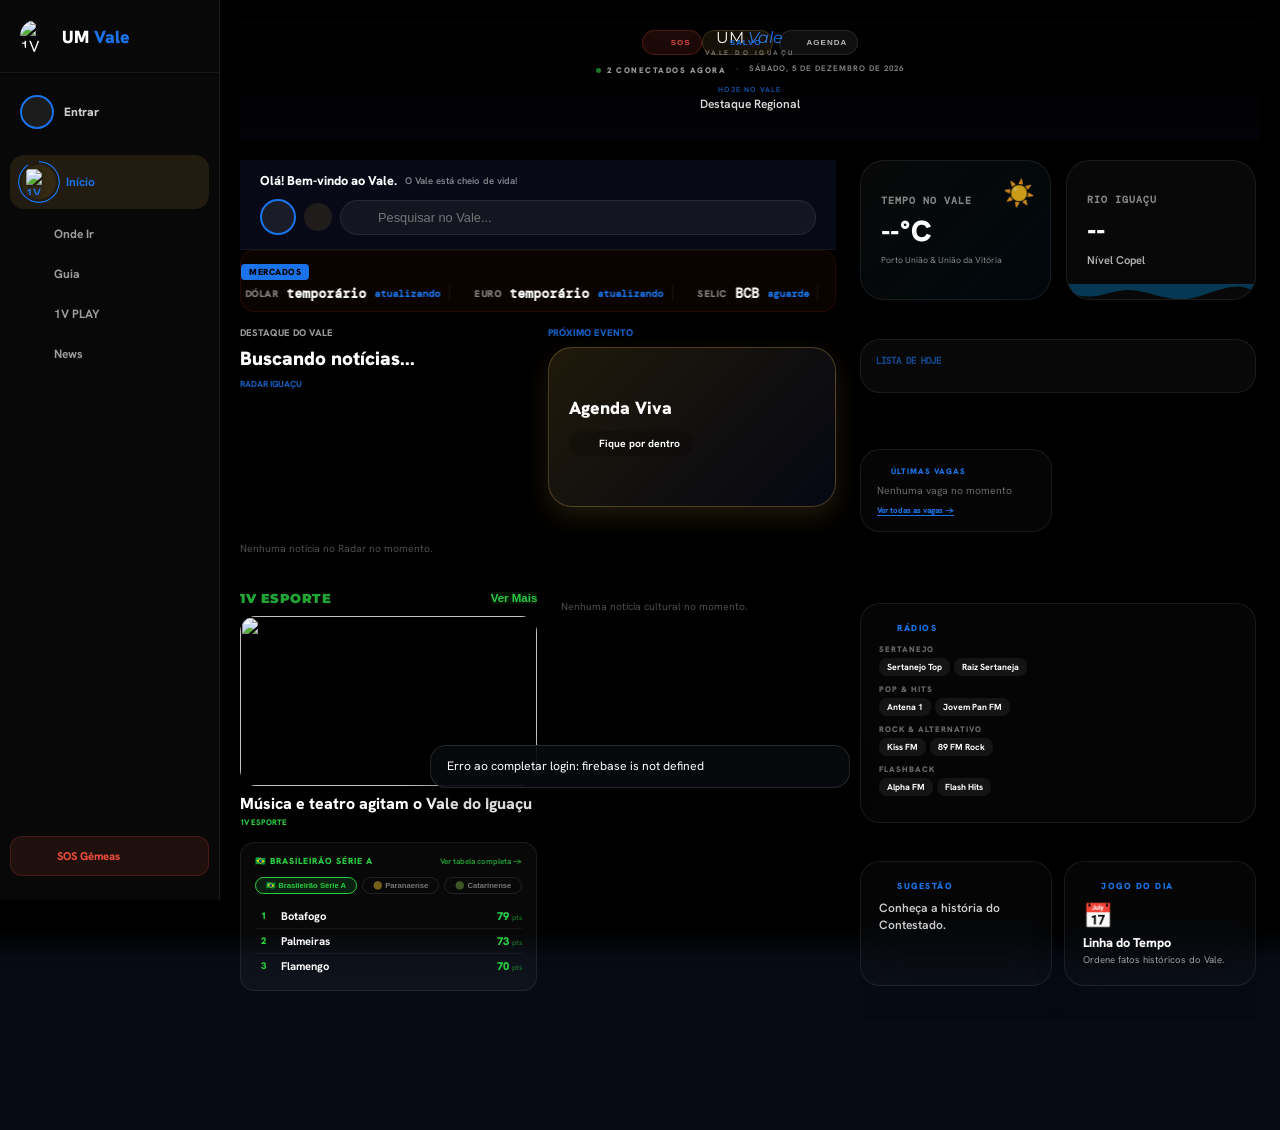
==== commit 3937ebd3: "fix: layout stability, news organization, and ticker removal" ====
--- a/index.html
+++ b/index.html
@@ -431,13 +431,6 @@
                 transition: background-image 2s ease, opacity 1s;
                 filter: blur(2px);
             }
-            .bg-fixed { display: none; }
-            #mini-player-container {
-                left: calc(220px + (100vw - 220px) / 2);
-                bottom: 24px;
-                max-width: 500px;
-                width: calc(100vw - 220px - 40px);
-            }
             /* 2-col layout nos conteúdos principais */
             #news-feed {
                 display: grid; grid-template-columns: 1fr 1fr; gap: 16px;
@@ -468,19 +461,22 @@
                 padding-right: 4px;
             }
             #sidebar-right::-webkit-scrollbar { display: none; }
-            /* Layout 3-colunas: conteudo principal + sidebar direita */
+
             .desktop-layout-wrapper {
                 display: flex;
                 gap: 24px;
                 align-items: flex-start;
+                width: 100%;
             }
             .desktop-main-col {
                 flex: 1;
                 min-width: 0;
             }
-            /* Ocultar na home os widgets que vão pro sidebar (via JS) */
-            @media (min-width: 1024px) {
-                .widget-in-sidebar { display: none !important; }
+            #mini-player-container {
+                left: calc(220px + (100vw - 220px) / 2);
+                bottom: 24px;
+                max-width: 500px;
+                width: calc(100vw - 220px - 40px);
             }
         }
 
@@ -2486,7 +2482,7 @@
             <div style="position:absolute; inset:0; background:linear-gradient(180deg, rgba(9,12,26,0.4) 0%, transparent 40%, rgba(9,12,26,0.95) 100%);"></div>
         </div>
         <!-- Faixa de ações topo -->
-        <div style="position:relative; z-index:2; display:flex; align-items:center; justify-content:space-between; padding:10px 14px 0;">
+        <div style="position:relative; z-index:2; display:flex; align-items:center; justify-content:space-between; padding:10px 0 0;">
             <!-- SOS -->
             <button onclick="openSosInGuide()" style="display:flex; align-items:center; gap:5px; background:rgba(231,76,60,0.12); border:1px solid rgba(231,76,60,0.25); border-radius:20px; padding:5px 10px; cursor:pointer; color:#e74c3c; z-index:3;">
                 <i data-lucide="shield-alert" style="width:13px; height:13px;"></i>
@@ -2564,7 +2560,7 @@
             <section id="view-home" class="view active">
                 <!-- Coluna principal da Home -->
                     <!-- Letreiro financeiro completo na home (restaurado do backup) -->
-                    <div class="finance-ticker" id="homeFinanceTicker" data-order="0" onclick="showView('news', document.querySelector('[data-view=news]'))" style="cursor:pointer; margin-bottom:14px; display:flex; align-items:center;">
+                    <div class="finance-ticker" id="homeFinanceTicker" data-order="0" onclick="showView('news', document.querySelector('[data-view=news]'))" style="cursor:pointer; margin-bottom:14px; display:none; align-items:center;">
                         <span style="background:var(--primary); color:#000; font-size:0.55rem; font-weight:900; padding:2px 8px; border-radius:4px; margin-right:12px; flex-shrink:0; letter-spacing:0.5px;">MERCADOS</span>
                         <div class="finance-ticker-track" style="height:20px; gap:25px; flex:1;"></div>
                     </div>
@@ -2824,7 +2820,6 @@
         </div>
         
         <input type="file" id="avatar-input" style="display:none;" accept="image/*" onchange="handleAvatarChange(event)">
-        </div>
 
 	    </section>
 
@@ -3680,7 +3675,6 @@
                     </button>`).join('')}
             </div>
 
-            <!-- Top 3 compacto -->
             ${top3.map((t, idx) => `
                 <div style="display:flex; align-items:center; gap:10px; padding:5px 0; ${idx < top3.length - 1 ? 'border-bottom:1px solid rgba(255,255,255,0.05);' : ''}">
                     <span style="font-size:0.6rem; font-weight:900; color:var(--esporte-green); width:16px; text-align:center;">${t.pos}</span>
@@ -3689,7 +3683,6 @@
                 </div>`).join('')}
         </div>`;
 
-        // Append ao final da seção (abaixo do destaque de notícias)
         if (!esporteEl.querySelector('.sports-widget')) {
             const wrapper = document.createElement('div');
             wrapper.className = 'sports-widget';
@@ -3709,12 +3702,9 @@
         if (!radarEl || !esporteEl || !pluralEl) return;
 
         const groups = getHomeNewsGroups();
-        const latestNews = groups.spotlight;
-        const radarItems = groups.radar.filter(n => getNewsKey(n) !== getNewsKey(latestNews));
-        const esporteItems = groups.esporte;
-        const pluralItems = groups.plural;
-
         const now = new Date();
+        const renderedLinks = new Set();
+
         const esporteEvent = allEvents.find(e => {
             const title = normalizeText(e.title);
             const desc = normalizeText(e.description);
@@ -3728,6 +3718,8 @@
         });
 
         function renderBigNewsItem(n, colorVar) {
+            if (!n || renderedLinks.has(n.link)) return '';
+            renderedLinks.add(n.link);
             const tone = getNewsBrandTone(n.label || '', n.title || '', n.categories);
             const color = colorVar || (tone === 'esporte' ? 'var(--esporte-green)' : tone === 'plural' ? 'var(--plural-orange)' : 'var(--radar-blue)');
             return `
@@ -3740,6 +3732,8 @@
         }
 
         function renderSmallNewsItem(n, colorVar) {
+            if (!n || renderedLinks.has(n.link)) return '';
+            renderedLinks.add(n.link);
             const tone = getNewsBrandTone(n.label || '', n.title || '', n.categories);
             const color = colorVar || (tone === 'esporte' ? 'var(--esporte-green)' : tone === 'plural' ? 'var(--plural-orange)' : 'var(--radar-blue)');
             return `
@@ -3765,39 +3759,34 @@
         }
 
         // --- Radar Iguaçu ---
-        const radarFeatured = radarItems[0] || null;
-        const radarList = radarItems.slice(1, 3);
         let radarHtml = '';
-        if (radarFeatured || radarList.length) {
+        const radarFiltered = groups.radar.filter(n => !renderedLinks.has(n.link));
+        if (radarFiltered.length) {
             radarHtml += `<div class="home-section-head" data-brand="radar"><div class="section-title" style="color:var(--radar-blue);">Radar Iguaçu</div><button class="home-link-btn" onclick="setNewsFilter('radar'); showView('news', document.querySelector('[data-view=news]'))">Ver Mais</button></div>`;
-            if (radarFeatured) radarHtml += renderBigNewsItem(radarFeatured, 'var(--radar-blue)');
-            radarHtml += radarList.map(n => renderSmallNewsItem(n, 'var(--radar-blue)')).join('');
-        }
-        radarEl.innerHTML = radarHtml;
+            radarHtml += renderBigNewsItem(radarFiltered[0], 'var(--radar-blue)');
+            radarHtml += radarFiltered.slice(1, 4).map(n => renderSmallNewsItem(n, 'var(--radar-blue)')).join('');
+        }
+        radarEl.innerHTML = radarHtml || '<div style="font-size:0.65rem; opacity:0.3; padding:10px 0;">Nenhuma notícia no Radar no momento.</div>';
 
         // --- 1V Esporte ---
-        const isDesktop = window.matchMedia('(min-width: 1024px)').matches;
-        const esporteFeatured = esporteItems[0] || null;
-        const esporteList = isDesktop ? esporteItems.slice(1, 6) : esporteItems.slice(1, 3);
         let esporteHtml = '';
-        if (esporteEvent || esporteFeatured || esporteList.length) {
+        const esporteFiltered = groups.esporte.filter(n => !renderedLinks.has(n.link));
+        if (esporteEvent || esporteFiltered.length) {
             esporteHtml += `<div class="home-section-head" data-brand="esporte"><div class="section-title" style="color:var(--esporte-green);">1V Esporte</div><button class="home-link-btn" onclick="setNewsFilter('esporte'); showView('news', document.querySelector('[data-view=news]'))">Ver Mais</button></div>`;
-            esporteHtml += renderEventPill(esporteEvent, 'var(--esporte-green)');
-
-            if (esporteFeatured) esporteHtml += renderBigNewsItem(esporteFeatured, 'var(--esporte-green)');
-            esporteHtml += esporteList.map(n => renderSmallNewsItem(n, 'var(--esporte-green)')).join('');
-        }
-        esporteEl.innerHTML = esporteHtml;
+            if (esporteEvent) esporteHtml += renderEventPill(esporteEvent, 'var(--esporte-green)');
+            if (esporteFiltered[0]) esporteHtml += renderBigNewsItem(esporteFiltered[0], 'var(--esporte-green)');
+            esporteHtml += esporteFiltered.slice(1, 4).map(n => renderSmallNewsItem(n, 'var(--esporte-green)')).join('');
+        }
+        esporteEl.innerHTML = esporteHtml || '<div style="font-size:0.65rem; opacity:0.3; padding:10px 0;">Nenhuma notícia de esporte no momento.</div>';
 
         // --- Vale Plural ---
-        const pluralFeatured = pluralItems[0] || null;
-        const pluralList = isDesktop ? pluralItems.slice(1, 6) : pluralItems.slice(1, 3);
         let pluralHtml = '';
-        if (pluralEvent || pluralFeatured || pluralList.length) {
+        const pluralFiltered = groups.plural.filter(n => !renderedLinks.has(n.link));
+        if (pluralEvent || pluralFiltered.length) {
             pluralHtml += `<div class="home-section-head" data-brand="plural"><div class="section-title" style="color:var(--plural-orange);">Vale Plural</div><button class="home-link-btn" onclick="setNewsFilter('plural'); showView('news', document.querySelector('[data-view=news]'))">Ver Mais</button></div>`;
-            pluralHtml += renderEventPill(pluralEvent, 'var(--plural-orange)');
-            if (pluralFeatured) pluralHtml += renderBigNewsItem(pluralFeatured, 'var(--plural-orange)');
-            pluralHtml += pluralList.map(n => renderSmallNewsItem(n, 'var(--plural-orange)')).join('');
+            if (pluralEvent) pluralHtml += renderEventPill(pluralEvent, 'var(--plural-orange)');
+            if (pluralFiltered[0]) pluralHtml += renderBigNewsItem(pluralFiltered[0], 'var(--plural-orange)');
+            pluralHtml += pluralFiltered.slice(1, 4).map(n => renderSmallNewsItem(n, 'var(--plural-orange)')).join('');
         }
         pluralEl.innerHTML = pluralHtml || '<div style="font-size:0.65rem; opacity:0.3; padding:10px 0;">Nenhuma notícia cultural no momento.</div>';
 
@@ -8303,7 +8292,6 @@
         if (!sidebar || !mainCol) return;
 
         const widgets = [
-            { id: 'homeFinanceTicker', order: 0 },
             { id: 'home-impact-stats-container', order: 2 },
             { id: 'home-today-events', order: 7 },
             { id: 'home-vagas-widget', order: 7.5 },
@@ -8317,22 +8305,20 @@
             if (isDesktop) {
                 if (el.parentElement !== sidebar) sidebar.appendChild(el);
             } else {
-                if (el.parentElement !== mainCol) {
-                    // Restauração simples por ordem (mainCol tem outros elementos fixos)
-                    const children = Array.from(mainCol.children);
+                const homeSection = document.getElementById('view-home');
+                if (el.parentElement !== homeSection) {
+                    const children = Array.from(homeSection.children);
                     let inserted = false;
                     for (let i = 0; i < children.length; i++) {
                         const child = children[i];
-                        // Se encontrarmos um elemento fixo que deveria vir DEPOIS deste widget
-                        // ou um widget já restaurado que tem ordem maior
                         const childOrder = parseInt(child.getAttribute('data-order') || '999');
                         if (childOrder > w.order) {
-                            mainCol.insertBefore(el, child);
+                            homeSection.insertBefore(el, child);
                             inserted = true;
                             break;
                         }
                     }
-                    if (!inserted) mainCol.appendChild(el);
+                    if (!inserted) homeSection.appendChild(el);
                 }
             }
         });
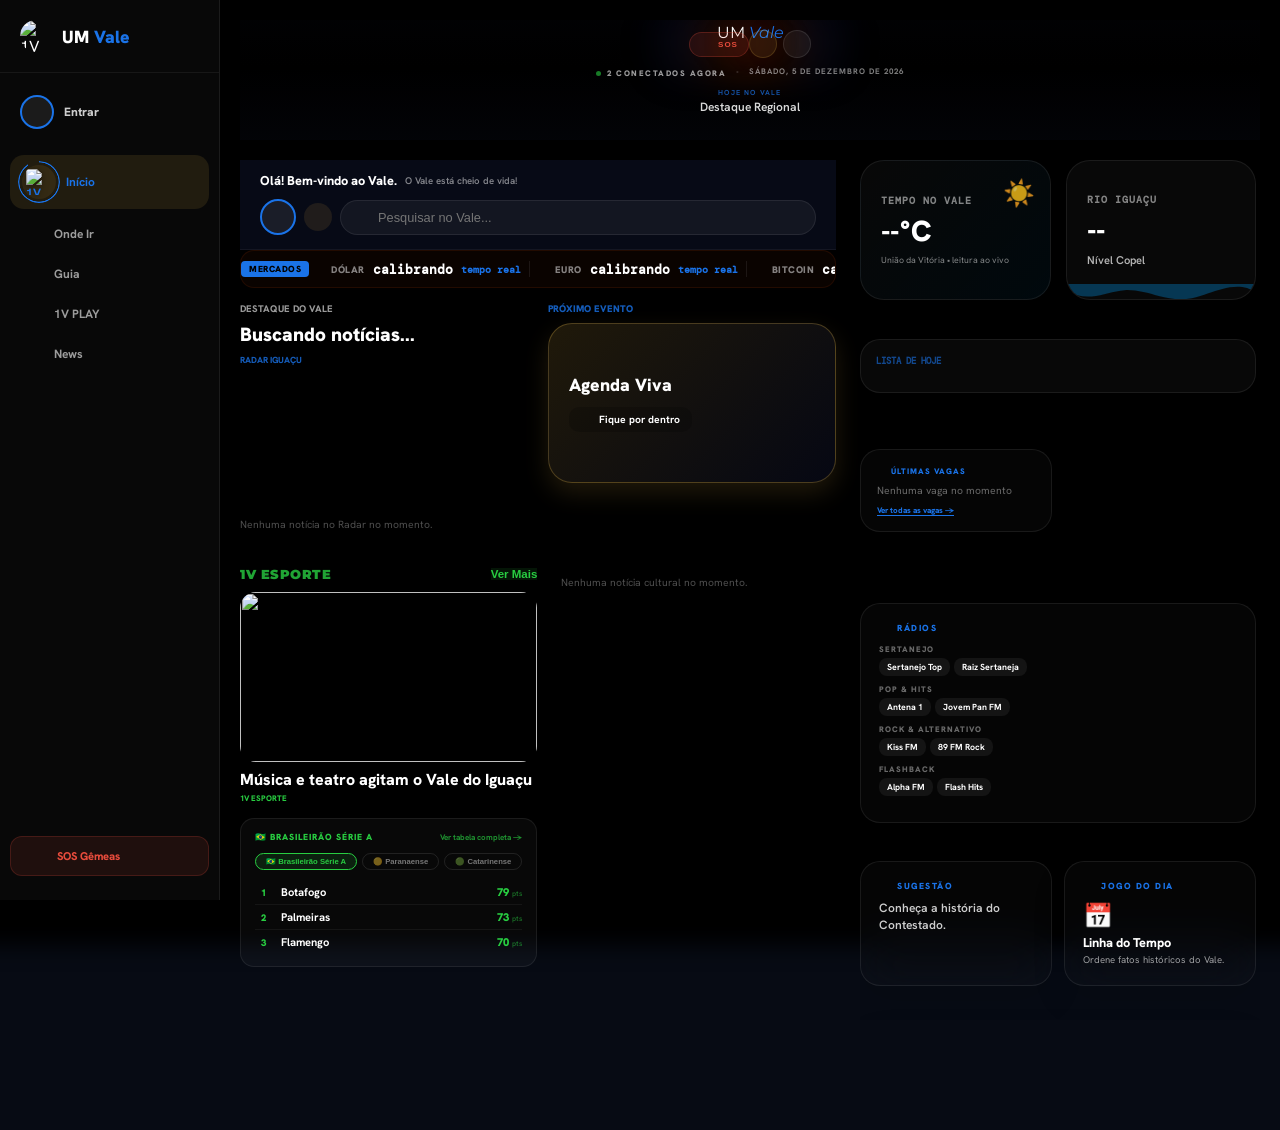
==== commit cedd070a: "fix: feira do livro espirita location and image override" ====
--- a/index.html
+++ b/index.html
@@ -1210,7 +1210,7 @@
             will-change: transform;
         }
         .finance-ticker-track.animate-scroll {
-            animation: ticker-scroll 35s linear infinite;
+            animation: ticker-scroll var(--ticker-duration, 35s) linear infinite;
         }
         @keyframes ticker-scroll {
             from { transform: translateX(0); }
@@ -2484,24 +2484,24 @@
         <!-- Faixa de ações topo -->
         <div style="position:relative; z-index:2; display:flex; align-items:center; justify-content:space-between; padding:10px 0 0;">
             <!-- SOS -->
-            <button onclick="openSosInGuide()" style="display:flex; align-items:center; gap:5px; background:rgba(231,76,60,0.12); border:1px solid rgba(231,76,60,0.25); border-radius:20px; padding:5px 10px; cursor:pointer; color:#e74c3c; z-index:3;">
+            <button onclick="openSosInGuide()" style="display:flex; align-items:center; gap:5px; background:rgba(231,76,60,0.12); border:1px solid rgba(231,76,60,0.25); border-radius:20px; padding:5px 10px; cursor:pointer; color:#e74c3c; z-index:4; margin-left:-2px;">
                 <i data-lucide="shield-alert" style="width:13px; height:13px;"></i>
                 <span style="font-size:0.5rem; font-weight:900; letter-spacing:1px; text-transform:uppercase;">SOS</span>
             </button>
             <!-- Branding central -->
-            <div style="position:absolute; left:50%; transform:translateX(-50%); text-align:center; pointer-events:none; z-index:1;">
-                <div class="app-title" id="main-title" style="margin:0;">UM <span>Vale</span></div>
-                <div style="font-size:0.42rem; opacity:0.4; font-weight:800; letter-spacing:2.5px; text-transform:uppercase; margin-top:1px;">Vale do Iguaçu</div>
+            <div style="position:absolute; left:50%; top:3px; transform:translateX(-50%); text-align:center; pointer-events:none; z-index:1; min-width:220px;">
+                <div style="position:absolute; inset:-28px -40px -28px -40px; border-radius:999px; background:
+                    radial-gradient(circle at center, rgba(255,78,0,0.24) 0%, rgba(255,78,0,0.12) 22%, rgba(27,37,95,0.22) 45%, transparent 72%);
+                    filter:blur(18px); opacity:0.95; transform:translateY(10px);"></div>
+                <div class="app-title" id="main-title" style="margin:0; position:relative; z-index:1; text-shadow:0 10px 30px rgba(0,0,0,0.55);">UM <span>Vale</span></div>
             </div>
             <!-- Ações direita -->
-            <div style="display:flex; align-items:center; gap:6px; z-index:3;">
-                <button id="favorite-toggle" onclick="togglePageFavorite()" style="display:flex; align-items:center; gap:4px; background:rgba(212,168,67,0.1); border:1px solid rgba(212,168,67,0.2); border-radius:20px; padding:5px 10px; cursor:pointer; color:var(--primary);">
+            <div style="display:flex; align-items:center; gap:6px; z-index:4; margin-right:-2px;">
+                <button id="favorite-toggle" onclick="togglePageFavorite()" aria-label="Salvar página" title="Salvar página" style="display:flex; align-items:center; justify-content:center; gap:0; background:rgba(212,168,67,0.1); border:1px solid rgba(212,168,67,0.2); border-radius:20px; width:28px; height:28px; padding:0; cursor:pointer; color:var(--primary);">
                     <i data-lucide="star" style="width:13px; height:13px;"></i>
-                    <span style="font-size:0.5rem; font-weight:900; letter-spacing:1px; text-transform:uppercase;">Salvo</span>
                 </button>
-                <button id="notif-btn" onclick="openCalendarModal()" style="display:flex; align-items:center; gap:4px; background:rgba(255,255,255,0.06); border:1px solid rgba(255,255,255,0.1); border-radius:20px; padding:5px 10px; cursor:pointer; color:rgba(255,255,255,0.7);">
+                <button id="notif-btn" onclick="openCalendarModal()" aria-label="Abrir agenda" title="Abrir agenda" style="display:flex; align-items:center; justify-content:center; gap:0; background:rgba(255,255,255,0.06); border:1px solid rgba(255,255,255,0.1); border-radius:20px; width:28px; height:28px; padding:0; cursor:pointer; color:rgba(255,255,255,0.7);">
                     <i data-lucide="calendar-plus" style="width:13px; height:13px;"></i>
-                    <span style="font-size:0.5rem; font-weight:900; letter-spacing:1px; text-transform:uppercase;">Agenda</span>
                 </button>
             </div>
         </div>
@@ -2514,7 +2514,7 @@
             <span style="opacity:0.15; font-size:0.5rem;">•</span>
             <div id="header-date-strip" style="font-size:0.5rem; color:var(--text-muted); font-weight:700; text-transform:uppercase; letter-spacing:1px;"></div>
         </div>
-        <div id="home-doodle" style="display:none; text-align:center;"></div>
+        <div id="home-doodle" style="display:none; text-align:center; position:relative; z-index:2;"></div>
     </header>
 
     <!-- STICKY SEARCH BAR (stays at top on scroll) -->
@@ -2572,7 +2572,7 @@
                             <div class="stat-content">
                                 <div class="stat-label">TEMPO NO VALE</div>
                                 <div class="stat-value" id="home-temp-value">--°C</div>
-                                <div id="home-weather-meta" style="font-size:0.55rem; opacity:0.5; margin-top:2px;">Porto União & União da Vitória</div>
+                                <div id="home-weather-meta" style="font-size:0.55rem; opacity:0.5; margin-top:2px;">União da Vitória • leitura ao vivo</div>
                             </div>
                             </div>
                             <div class="stat-card stat-card--river" style="position:relative; overflow:hidden; cursor:pointer;" onclick="toggleRiverDetail()">
@@ -2605,18 +2605,18 @@
                         <div class="home-side-stack" id="home-side-cards"></div>
                     </div>
 
+                    <!-- Novo Widget de Vagas e Oportunidades -->
+                    <div class="card" id="home-vagas-widget" data-order="6.8" style="padding:15px; background:rgba(40,205,65,0.04); border:1px solid rgba(40,205,65,0.1); border-radius:20px; display:none;">
+                        <div style="display:flex; justify-content:space-between; align-items:center; margin-bottom:12px;">
+                            <div style="font-size:0.55rem; font-weight:800; opacity:0.6; text-transform:uppercase; letter-spacing:1px;">Vagas, Cadastros e Posts</div>
+                            <i data-lucide="briefcase" style="width:12px; color:var(--esporte-green);"></i>
+                        </div>
+                        <div id="home-vagas-list" style="display:flex; flex-direction:column; gap:10px;"></div>
+                    </div>
+
                     <div class="card" id="home-today-events" data-order="7" style="padding:15px; background:rgba(255,255,255,0.03); border-radius:20px; display:none;">
                         <div class="card-type" style="font-size:0.55rem; opacity:0.6; margin-bottom:10px; font-weight:800; text-transform:uppercase;">Lista de Hoje</div>
                         <div id="home-today-list" style="display:flex; flex-direction:column; gap:10px;"></div>
-                    </div>
-
-                    <!-- Novo Widget de Vagas e Oportunidades -->
-                    <div class="card" id="home-vagas-widget" data-order="7.5" style="padding:15px; background:rgba(40,205,65,0.04); border:1px solid rgba(40,205,65,0.1); border-radius:20px; display:none;">
-                        <div style="display:flex; justify-content:space-between; align-items:center; margin-bottom:12px;">
-                            <div style="font-size:0.55rem; font-weight:800; opacity:0.6; text-transform:uppercase; letter-spacing:1px;">Vagas & Oportunidades</div>
-                            <i data-lucide="briefcase" style="width:12px; color:var(--esporte-green);"></i>
-                        </div>
-                        <div id="home-vagas-list" style="display:flex; flex-direction:column; gap:10px;"></div>
                     </div>
 
                     <div id="home-radar-section" data-order="8" style="margin-top:25px;"></div>
@@ -3067,7 +3067,7 @@
 		    let currentOndeIrTab = 'hoje';
 		    let currentPlayTab = 'tv';
 		    const MAPS_API_KEY = 'AIzaSyC_puaoWVElT1XoGxyz5RL_CbbLLgBshCk';
-		    const WEATHER_COORDS = { latitude: -26.2311, longitude: -51.0869 };
+		    const WEATHER_COORDS = { latitude: -26.23, longitude: -51.08639 };
 
 		    const HEADER_WALLPAPERS = [
 		        'https://www.viagensecaminhos.com/wp-content/uploads/2026/01/morro-do-cristo-uniao-da-vitoria.jpg',
@@ -3797,7 +3797,6 @@
     let currentGuideSubtab = 'destaques';
     let currentGuideItem = -1;
     let guideLiveCache = {};
-    let guideLocationFilter = localStorage.getItem('guideLocationFilter') || 'gemeas';
     let valeAstralData = {};
 
     function openSosInGuide() {
@@ -3915,46 +3914,35 @@
         startTickerAutoScroll();
     }
 
-    let _tickerRaf = null;
     let _tickerPaused = false;
+    function syncTickerState() {
+        const tracks = document.querySelectorAll('.finance-ticker-track');
+        tracks.forEach(track => {
+            track.style.transform = 'translateX(0)';
+            track.style.animationPlayState = _tickerPaused ? 'paused' : 'running';
+            track.style.setProperty('--ticker-duration', track.dataset.tickerDuration || '35s');
+            track.classList.add('animate-scroll');
+        });
+    }
+
     function startTickerAutoScroll() {
         const tracks = document.querySelectorAll('.finance-ticker-track');
         if (!tracks.length) return;
-        if (_tickerRaf) { cancelAnimationFrame(_tickerRaf); _tickerRaf = null; }
-        const speed = 0.6;
-        let pos = 0;
-
-        function step() {
-            if (!_tickerPaused) {
-                pos -= speed;
-                tracks.forEach(track => {
-                    const firstItem = track.firstElementChild;
-                    if (firstItem) {
-                        const itemWidth = firstItem.offsetWidth + 20; // 20px gap
-                        if (Math.abs(pos) >= itemWidth) {
-                            // Instead of jumping back to 0, we can just move the first child to the end
-                            // But for a simple CSS-like ticker, we often just loop 4 times the content.
-                            // Let's use the simplest logic: if pos > track width / 4, reset.
-                            const totalWidth = track.scrollWidth / 4;
-                            if (Math.abs(pos) >= totalWidth) {
-                                pos = 0;
-                            }
-                        }
-                    }
-                    track.style.transform = `translateX(${pos}px)`;
-                });
-            }
-            _tickerRaf = requestAnimationFrame(step);
-        }
-
-        document.querySelectorAll('.finance-ticker').forEach(ticker => {
-            ticker.onmouseenter = () => { _tickerPaused = true; };
-            ticker.onmouseleave = () => { _tickerPaused = false; };
-            ticker.ontouchstart = () => { _tickerPaused = true; };
-            ticker.ontouchend = () => { _tickerPaused = false; };
+        requestAnimationFrame(() => {
+            tracks.forEach(track => {
+                const cycleWidth = track.scrollWidth / 4;
+                const rawDuration = cycleWidth ? cycleWidth / 18 : 35;
+                const duration = Math.max(24, Math.min(70, Number(rawDuration.toFixed(1))));
+                track.dataset.tickerDuration = `${duration}s`;
+            });
+            document.querySelectorAll('.finance-ticker').forEach(ticker => {
+                ticker.onmouseenter = () => { _tickerPaused = true; syncTickerState(); };
+                ticker.onmouseleave = () => { _tickerPaused = false; syncTickerState(); };
+                ticker.ontouchstart = () => { _tickerPaused = true; syncTickerState(); };
+                ticker.ontouchend = () => { _tickerPaused = false; syncTickerState(); };
+            });
+            syncTickerState();
         });
-
-        _tickerRaf = requestAnimationFrame(step);
     }
 
     async function fetchJsonWithTimeout(url, timeout = 6000) {
@@ -4299,24 +4287,60 @@
         const vagasContainer = document.getElementById('home-vagas-widget');
         const vagasListEl = document.getElementById('home-vagas-list');
         if (vagasContainer && vagasListEl) {
-            const newsVagas = newsItems.filter(n => {
-                const text = normalizeText((n.label || '') + ' ' + (n.title || ''));
-                return text.includes('vaga') || text.includes('oportunidade') || text.includes('emprego') || text.includes('trabalhe');
-            }).map(n => ({ title: n.title, link: n.link, source: 'news' }));
-
-            const vagasTab = typeof GUIDE_DATA !== 'undefined' ? GUIDE_DATA.find(g => g.key === 'vagas') : null;
-            const guideVagas = (vagasTab?.subtabs || [])
-                .flatMap(s => (s.items || []).map(item => ({ title: item.name, itemKey: getGuideItemKey(item), source: 'guide' })));
-
-            const allVagas = [...newsVagas, ...guideVagas].slice(0, 5);
-
-            if (allVagas.length > 0) {
-                vagasContainer.style.display = 'block';
-                vagasListEl.innerHTML = allVagas.map(v => `
-                    <div style="font-size:0.75rem; font-weight:700; color:rgba(255,255,255,0.9); line-height:1.2; display:flex; gap:8px; cursor:pointer;" 
-                         onclick="${v.source === 'news' ? `window.open('${v.link}', '_blank')` : `openGuideItemByKey('${v.itemKey}')`}">
-                        <span style="color:var(--esporte-green); opacity:0.8;">💼</span>
-                        <span>${escapeHtml(v.title)}</span>
+            const seenVagas = new Set();
+            const vagasHome = [];
+            const pushVaga = (entry, source, badge, clickTarget) => {
+                if (!entry) return;
+                const title = entry.name || entry.title || entry.label || '';
+                if (!title) return;
+                const key = normalizeText([
+                    source,
+                    title,
+                    entry.link || entry.siteLink || entry.whatsapp || '',
+                    entry.desc || entry.note || ''
+                ].join('|'));
+                if (!key || seenVagas.has(key)) return;
+                seenVagas.add(key);
+                const isDirectLink = typeof clickTarget === 'string' && /^(https?:|tel:)/i.test(clickTarget);
+                vagasHome.push({
+                    title,
+                    desc: entry.desc || entry.note || entry.contact || '',
+                    badge,
+                    clickTarget,
+                    isDirectLink
+                });
+            };
+
+            (guideLiveCache?.vagas?.oportunidades || []).forEach(item => {
+                pushVaga(item, 'guide-live', 'Vaga', item.link || item.whatsapp || getGuideItemKey(item));
+            });
+            (guideLiveCache?.procurando?.curriculos || []).forEach(item => {
+                pushVaga(item, 'guide-live', 'Currículo', item.link || item.whatsapp || getGuideItemKey(item));
+            });
+            (guideLiveCache?.empresas?.destaques || []).forEach(item => {
+                pushVaga(item, 'guide-live', 'Cadastro', item.link || item.whatsapp || getGuideItemKey(item));
+            });
+
+            (typeof getAllGuideCompanies === 'function' ? getAllGuideCompanies().slice(0, 3) : []).forEach(item => {
+                pushVaga(item, 'guide', 'Cadastro', getGuideItemKey(item));
+            });
+
+            newsItems.filter(n => {
+                const text = normalizeText((n.label || '') + ' ' + (n.title || '') + ' ' + (n.categories?.join(' ') || ''));
+                return text.includes('vaga') || text.includes('oportunidade') || text.includes('emprego') || text.includes('trabalho') || text.includes('cadastro') || text.includes('curriculo') || text.includes('post');
+            }).slice(0, 4).forEach(n => {
+                pushVaga(n, 'news', 'Post', n.link);
+            });
+
+                if (vagasHome.length > 0) {
+                    vagasContainer.style.display = 'block';
+                    vagasListEl.innerHTML = vagasHome.slice(0, 5).map(v => `
+                    <div style="padding:10px 12px; border-radius:14px; background:rgba(255,255,255,0.03); border:1px solid rgba(255,255,255,0.05); cursor:pointer;" onclick='${v.isDirectLink ? `window.open(${JSON.stringify(v.clickTarget)}, "_blank")` : `openGuideItemByKey(${JSON.stringify(v.clickTarget || '')})`}'>
+                        <div style="display:flex; align-items:center; gap:8px; margin-bottom:4px;">
+                            <span style="font-size:0.45rem; font-weight:900; letter-spacing:1px; text-transform:uppercase; color:var(--esporte-green); background:rgba(40,205,65,0.12); padding:2px 6px; border-radius:999px;">${escapeHtml(v.badge)}</span>
+                            <span style="font-size:0.72rem; font-weight:800; line-height:1.2; color:rgba(255,255,255,0.95);">${escapeHtml(clipText(v.title, 56))}</span>
+                        </div>
+                        ${v.desc ? `<div style="font-size:0.58rem; line-height:1.35; color:rgba(255,255,255,0.62);">${escapeHtml(clipText(v.desc, 88))}</div>` : ''}
                     </div>
                 `).join('');
             } else {
@@ -4344,7 +4368,9 @@
 
         renderHomeNews();
         try { renderSportsWidget(); } catch(e) {}
-        const temp = currentWeather?.temperature_2m;
+        const weatherCurrent = normalizeWeatherCurrent(currentWeather || weatherData);
+        if (weatherCurrent && !currentWeather) currentWeather = weatherCurrent;
+        const temp = weatherCurrent?.temperature_2m;
         const weatherCard = document.getElementById('home-temp-value')?.closest('.stat-card');
         if (weatherCard) {
             weatherCard.classList.remove('stat-card--hot', 'stat-card--mild', 'stat-card--cold');
@@ -4354,7 +4380,7 @@
                 else weatherCard.classList.add('stat-card--cold');
             }
         }
-        tempValueEl.textContent = temp != null ? `${Math.round(temp)}°C` : '--°C';
+        tempValueEl.textContent = temp != null ? `${Number(temp).toFixed(1)}°C` : '--°C';
         
         // GUIA: Destaque da última empresa (Layout Backup Standard)
         const guideEl = document.getElementById('home-guide-feature');
@@ -6087,8 +6113,10 @@
 
 	    function syncFavoriteIcon() {
 	        const icon = document.getElementById('favorite-toggle');
+            const label = document.querySelector('[data-favorite-label]');
 	        if (!icon) return;
 	        icon.classList.toggle('is-favorite', isPageFavorite());
+            if (label) label.textContent = isPageFavorite() ? 'Salvo' : 'Salvar';
 	    }
 
 	    function getBookmarkHint() {
@@ -6152,8 +6180,8 @@
 	                        end: e.end ? new Date(e.end) : null
 	                    }));
 	                }
-	                if (parsed.news && parsed.news.length) newsItems = parsed.news;
-                if (parsed.weather) currentWeather = parsed.weather;
+                if (parsed.news && parsed.news.length) newsItems = parsed.news;
+                if (parsed.weather) currentWeather = normalizeWeatherCurrent(parsed.weather);
                 if (parsed.river) currentRiverData = parsed.river;
                 if (parsed.sports) window._cachedSportsData = parsed.sports;
             } else if (Array.isArray(parsed)) {
@@ -6188,7 +6216,7 @@
 	                hasData = true;
 	            }
 	            if (data.weather && !currentWeather) {
-	                currentWeather = data.weather;
+	                currentWeather = normalizeWeatherCurrent(data.weather);
 	                hasData = true;
 	            }
             if (data.river && !currentRiverData) {
@@ -6212,8 +6240,8 @@
 	        if (currentWeather) return;
 	        try {
 	            const fb = await firebaseCacheLoad('weather');
-	            if (fb?.data?.current) {
-	                currentWeather = fb.data.current;
+	            if (fb?.data) {
+	                currentWeather = normalizeWeatherCurrent(fb.data);
 	                weatherData = fb.data;
 	                scheduleRender();
 	            }
@@ -6310,6 +6338,17 @@
 	        return s.length > max ? s.slice(0, max - 1).trimEnd() + '…' : s;
 	    }
 
+	    function normalizeWeatherCurrent(payload) {
+	        const source = payload?.current || payload || null;
+	        if (!source || typeof source !== 'object') return null;
+	        const normalized = { ...source };
+	        if (normalized.temperature_2m == null && normalized.temperature != null) normalized.temperature_2m = normalized.temperature;
+	        if (normalized.apparent_temperature == null && normalized.feels_like != null) normalized.apparent_temperature = normalized.feels_like;
+	        if (normalized.weather_code == null && normalized.code != null) normalized.weather_code = normalized.code;
+	        if (normalized.wind_speed_10m == null && normalized.wind_speed != null) normalized.wind_speed_10m = normalized.wind_speed;
+	        return normalized;
+	    }
+
     async function fetchWeather() {
         const models = [
             // Primário: ECMWF IFS (modelo mais preciso do mundo — Centro Europeu de Previsões)
@@ -6319,7 +6358,7 @@
         ];
         for (const model of models) {
             try {
-                const base = `https://api.open-meteo.com/v1/forecast?latitude=${WEATHER_COORDS.latitude}&longitude=${WEATHER_COORDS.longitude}&current=temperature_2m,weather_code,wind_speed_10m&hourly=temperature_2m,weather_code&daily=temperature_2m_max,temperature_2m_min,weather_code&forecast_days=3&timezone=America%2FSao_Paulo`;
+                const base = `https://api.open-meteo.com/v1/forecast?latitude=${WEATHER_COORDS.latitude}&longitude=${WEATHER_COORDS.longitude}&current=temperature_2m,apparent_temperature,weather_code,wind_speed_10m&hourly=temperature_2m,weather_code&daily=temperature_2m_max,temperature_2m_min,weather_code&forecast_days=3&timezone=America%2FSao_Paulo`;
                 const url = model.params ? base + '&' + model.params : base;
                 const controller = new AbortController();
                 const timeoutId = setTimeout(() => controller.abort(), 5000);
@@ -6328,7 +6367,7 @@
                 if (!response.ok) throw new Error('weather status ' + model.label);
                 const data = await response.json();
                 if (!data?.current) throw new Error('weather payload ' + model.label);
-                currentWeather = data.current;
+                currentWeather = normalizeWeatherCurrent(data);
                 weatherData = data;
                 weatherData._source = model.label;
                 if (typeof applyDynamicTheme === 'function') applyDynamicTheme();
@@ -7190,12 +7229,6 @@
                 } catch(e) { console.warn('Error refreshing guide live cache', e); }
             }
 
-            function setGuideLocationFilter(value) {
-                guideLocationFilter = value;
-                try { localStorage.setItem('guideLocationFilter', value); } catch(e) {}
-                renderGuide();
-            }
-
 		    function renderGuide() {
 		        const root = document.getElementById('guide-root');
 		        if (!root) return;
@@ -7209,16 +7242,9 @@
                     currentGuideItem = 0;
                 }
 
-                // Merge live items from guide_live cache
+                // Merge live items from guide_live cache without location gating
                 const liveItems = guideLiveCache?.[currentGuideTab]?.[currentGuideSubtab] || [];
-                const allItems = [...liveItems, ...staticItems];
-
-                // Apply location filter
-                const showAll = guideLocationFilter === 'regiao';
-                const filtered = showAll ? allItems : allItems.filter(item => {
-                    const raw = (item.areaGroup || '').toLowerCase().normalize('NFD').replace(/[\u0300-\u036f]/g, '');
-                    return raw === 'gmeas' || raw === 'uniao da vitoria' || raw === 'porto uniao';
-                });
+                const filtered = [...liveItems, ...staticItems];
 
 		        root.innerHTML = `
 		            <div class="guide-tabs">
@@ -7236,10 +7262,6 @@
 		            </div>
 		            <div class="guide-subtabs">
 		                ${(category?.subtabs || []).map(sub => `<button class="guide-subtab ${sub.key === currentGuideSubtab ? 'active' : ''}" onclick="setGuideSubtab('${sub.key}')">${sub.label}</button>`).join('')}
-		            </div>
-		            <div class="guide-location-filter">
-		                <button class="guide-location-pill ${guideLocationFilter === 'gemeas' ? 'active' : ''}" onclick="setGuideLocationFilter('gemeas')"><i data-lucide="map-pin" style="width:10px;"></i> Gêmeas do Iguaçu</button>
-		                <button class="guide-location-pill ${guideLocationFilter === 'regiao' ? 'active' : ''}" onclick="setGuideLocationFilter('regiao')"><i data-lucide="globe" style="width:10px;"></i> Região</button>
 		            </div>
 		            <div class="guide-list">
 		                ${(() => {
@@ -7651,11 +7673,21 @@
 	                const imgMatch = desc.match(/https?:\/\/\S+\.(?:png|jpg|jpeg|gif|webp)/i);
 	                const allLinks = desc.match(/https?:\/\/[^\s<>"']+/g) || [];
 	                const portalLink = allLinks.find(l => !l.match(/\.(png|jpe?g|gif|webp|avif|mp4|mov|zip|pdf)(\?|$)/i)) || '';
+
+	                let location = event.location || 'Vale do Iguaçu';
+                    let image = imgMatch ? imgMatch[0] : null;
+
+                    // Override manual para Feira do Livro Espírita
+                    if (event.summary && event.summary.includes('Feira do Livro Espírita')) {
+                        location = 'Lar Espírita União - Porto União/SC';
+                        image = 'feira-livro.png';
+                    }
+
 	                const baseEvent = {
 	                    title: event.summary,
-	                    location: event.location || 'Vale do Iguaçu',
+	                    location: location,
 	                    description: desc.replace(/https?:\/\/\S+/g, '').trim(),
-	                    image: imgMatch ? imgMatch[0] : null,
+	                    image: image,
 	                    link: portalLink
 	                };
 
@@ -8293,8 +8325,8 @@
 
         const widgets = [
             { id: 'home-impact-stats-container', order: 2 },
+            { id: 'home-vagas-widget', order: 6.8 },
             { id: 'home-today-events', order: 7 },
-            { id: 'home-vagas-widget', order: 7.5 },
             { id: 'home-widgets', order: 10 },
             { id: 'home-footer', order: 11 }
         ];
@@ -8322,6 +8354,211 @@
                 }
             }
         });
+    }
+
+    const WMO_DESC = {
+        0: 'Céu limpo', 1: 'Predomínio de sol', 2: 'Parcialmente nublado', 3: 'Nublado',
+        45: 'Nevoeiro', 48: 'Nevoeiro denso',
+        51: 'Chuvisco leve', 53: 'Chuvisco', 55: 'Chuvisco intenso',
+        56: 'Chuvisco congelante', 57: 'Chuvisco congelante intenso',
+        61: 'Chuva fraca', 63: 'Chuva', 65: 'Chuva forte',
+        66: 'Chuva congelante', 67: 'Chuva congelante forte',
+        71: 'Neve fraca', 73: 'Neve', 75: 'Neve forte',
+        80: 'Pancadas de chuva', 81: 'Pancadas de chuva moderadas', 82: 'Pancadas de chuva fortes',
+        95: 'Tempestade', 96: 'Tempestade com granizo', 99: 'Tempestade com granizo forte'
+    };
+    const WMO_ICON = {
+        0: '☀️', 1: '🌤️', 2: '⛅', 3: '☁️',
+        45: '🌫️', 48: '🌫️',
+        51: '🌦️', 53: '🌦️', 55: '🌦️',
+        61: '🌧️', 63: '🌧️', 65: '🌧️',
+        80: '🌦️', 81: '🌦️', 82: '🌦️',
+        95: '⛈️', 96: '⛈️', 99: '⛈️'
+    };
+
+    function toggleWeatherDetail() {
+        const el = document.getElementById('weather-detail');
+        const riverEl = document.getElementById('river-detail');
+        if (!el) return;
+        if (el.style.display === 'block') {
+            el.style.display = 'none';
+            return;
+        }
+        if (riverEl) riverEl.style.display = 'none';
+        if (!weatherData?.daily) {
+            el.innerHTML = `<div class="card" style="padding:20px; text-align:center; opacity:0.5; font-size:0.8rem;">Previsão não disponível no momento.</div>`;
+            el.style.display = 'block';
+            return;
+        }
+        const daily = weatherData.daily;
+        const currentTemp = currentWeather?.temperature_2m;
+        const feelsLike = currentWeather?.apparent_temperature;
+        const wind = currentWeather?.wind_speed_10m;
+        let html = `<div class="card" style="padding:20px; background:rgba(255,255,255,0.03); border-radius:20px;">`;
+        html += `<div style="font-size:0.65rem; font-weight:900; text-transform:uppercase; letter-spacing:1.5px; color:var(--primary); margin-bottom:16px; display:flex; align-items:center; gap:8px;"><i data-lucide="calendar" style="width:14px;"></i> PREVISÃO COMPLETA</div>`;
+        html += `<div style="display:grid; grid-template-columns:repeat(3, 1fr); gap:10px; margin-bottom:14px;">`;
+        html += `
+            <div style="background:rgba(255,255,255,0.02); border-radius:16px; padding:12px; text-align:center; border:1px solid rgba(255,255,255,0.05);">
+                <div style="font-size:0.5rem; font-weight:800; text-transform:uppercase; letter-spacing:1px; opacity:0.4; margin-bottom:4px;">Agora</div>
+                <div style="font-size:1.35rem; font-weight:900;">${currentTemp != null ? `${Number(currentTemp).toFixed(1)}°` : '--'}</div>
+            </div>
+            <div style="background:rgba(255,255,255,0.02); border-radius:16px; padding:12px; text-align:center; border:1px solid rgba(255,255,255,0.05);">
+                <div style="font-size:0.5rem; font-weight:800; text-transform:uppercase; letter-spacing:1px; opacity:0.4; margin-bottom:4px;">Sensação</div>
+                <div style="font-size:1.35rem; font-weight:900;">${feelsLike != null ? `${Number(feelsLike).toFixed(1)}°` : '--'}</div>
+            </div>
+            <div style="background:rgba(255,255,255,0.02); border-radius:16px; padding:12px; text-align:center; border:1px solid rgba(255,255,255,0.05);">
+                <div style="font-size:0.5rem; font-weight:800; text-transform:uppercase; letter-spacing:1px; opacity:0.4; margin-bottom:4px;">Vento</div>
+                <div style="font-size:1.35rem; font-weight:900;">${wind != null ? `${Number(wind).toFixed(0)}` : '--'}<span style="font-size:0.7rem; opacity:0.45;">km/h</span></div>
+            </div>
+        `;
+        html += `</div>`;
+        html += `<div style="display:grid; gap:12px;">`;
+        for (let i = 0; i < Math.min(3, daily.time.length); i++) {
+            const date = new Date(daily.time[i] + 'T12:00:00');
+            const dayName = i === 0 ? 'HOJE' : i === 1 ? 'AMANHÃ' : safeLocaleDateString(date, { weekday: 'short' }).toUpperCase().replace('.','');
+            const code = daily.weather_code[i];
+            const icon = WMO_ICON[code] || '☀️';
+            const desc = WMO_DESC[code] || '';
+            const maxT = daily.temperature_2m_max[i];
+            const minT = daily.temperature_2m_min[i];
+            const isToday = i === 0;
+            html += `
+                <div style="display:flex; align-items:center; gap:15px; padding:14px 16px; background:${isToday ? 'rgba(255,78,0,0.06)' : 'rgba(255,255,255,0.02)'}; border-radius:16px; border:1px solid ${isToday ? 'rgba(255,78,0,0.15)' : 'rgba(255,255,255,0.05)'};">
+                    <div style="width:42px; text-align:center;">
+                        <div style="font-size:1.4rem;">${icon}</div>
+                    </div>
+                    <div style="flex:1; min-width:0;">
+                        <div style="font-size:0.75rem; font-weight:900; letter-spacing:1px; color:${isToday ? 'var(--primary)' : 'rgba(255,255,255,0.7)'};">${dayName}</div>
+                        <div style="font-size:0.6rem; opacity:0.5; margin-top:2px;">${desc}</div>
+                    </div>
+                    <div style="text-align:right;">
+                        <div style="font-size:1.1rem; font-weight:900;">${Math.round(maxT)}°</div>
+                        <div style="font-size:0.65rem; opacity:0.4;">${Math.round(minT)}°</div>
+                    </div>
+                </div>
+            `;
+        }
+        html += `</div>`;
+        html += `<div style="font-size:0.5rem; opacity:0.3; text-align:center; margin-top:16px;">Fonte: ECMWF (Centro Europeu de Previsões) · Open-Meteo</div>`;
+        html += `</div>`;
+        el.innerHTML = html;
+        el.style.display = 'block';
+        try { lucide.createIcons(); } catch(e) {}
+    }
+
+    function toggleRiverDetail() {
+        const el = document.getElementById('river-detail');
+        const weatherEl = document.getElementById('weather-detail');
+        if (!el) return;
+        if (el.style.display === 'block') {
+            el.style.display = 'none';
+            return;
+        }
+        if (weatherEl) weatherEl.style.display = 'none';
+        if (!currentRiverData) {
+            el.innerHTML = `<div class="card" style="padding:20px; text-align:center; opacity:0.5; font-size:0.8rem;">Dados do rio não disponíveis no momento.</div>`;
+            el.style.display = 'block';
+            return;
+        }
+        const rawValue = currentRiverData.value || '0';
+        const levelNum = parseFloat(rawValue.replace(',','.').replace('m³/s','').replace('m',''));
+        const maxVisual = 10;
+        const pct = Math.min(100, Math.max(0, (levelNum / maxVisual) * 100));
+
+        let status, statusColor, statusDesc;
+        if (isNaN(levelNum)) {
+            status = '—'; statusColor = '#666'; statusDesc = 'Dados indisponíveis';
+        } else if (levelNum <= 1.5) {
+            status = 'Estiagem'; statusColor = '#FF9500'; statusDesc = 'Nível baixo — atenção à seca';
+        } else if (levelNum <= 4) {
+            status = 'Normal'; statusColor = '#28CD41'; statusDesc = 'Dentro da normalidade histórica';
+        } else if (levelNum <= 6) {
+            status = 'Atenção'; statusColor = '#FF9500'; statusDesc = 'Nível elevado, monitorar';
+        } else if (levelNum <= 8) {
+            status = 'Alerta'; statusColor = '#FF3B30'; statusDesc = 'Risco de inundação';
+        } else {
+            status = 'Emergência'; statusColor = '#FF0000'; statusDesc = 'Grande enchente';
+        }
+
+        const hourly = [];
+        for (let h = 0; h < 24; h += 3) {
+            const simulated = levelNum + (Math.sin(h * 0.5 + 1) * 0.3);
+            hourly.push(Math.max(0, simulated));
+        }
+        const maxHist = Math.max(...hourly, levelNum);
+        const chartHeight = 100;
+        const bars = hourly.map((v, i) => {
+            const barPct = (v / Math.max(maxHist, 1)) * 100;
+            const hLabel = String(i * 3).padStart(2, '0') + 'h';
+            const isPeak = v >= maxHist * 0.95;
+            return `<div style="flex:1; display:flex; flex-direction:column; align-items:center; gap:4px;">
+                <div style="width:100%; height:${chartHeight}px; display:flex; align-items:flex-end; justify-content:center;">
+                    <div style="width:60%; height:${barPct}%; background:${isPeak ? 'var(--primary)' : 'rgba(0,163,255,0.5)'}; border-radius:4px 4px 0 0; transition:height 0.5s; min-height:2px;"></div>
+                </div>
+                <div style="font-size:0.4rem; opacity:0.4; font-weight:700;">${hLabel}</div>
+            </div>`;
+        }).join('');
+
+        const sourceLabel = currentRiverData.source === 'vvale' ? 'Nível real · Fonte Copel' :
+            currentRiverData.source === 'copel-cota' ? 'Cota oficial Copel' :
+            currentRiverData.source === 'copel-vazao' ? 'Vazão Copel (m³/s)' :
+            'Fonte: Copel';
+
+        let rainHtml = '';
+        if (rainHistory) {
+            const alertaSec = rainHistory.total30d < 30;
+            const alertaEnchente = rainHistory.total30d > 150;
+            rainHtml = `
+                <div style="background:rgba(255,255,255,0.02); border-radius:16px; padding:16px; border:1px solid rgba(255,255,255,0.05);">
+                    <div style="font-size:0.55rem; font-weight:800; text-transform:uppercase; letter-spacing:1px; opacity:0.4; margin-bottom:8px; display:flex; align-items:center; gap:6px;"><i data-lucide="cloud-rain" style="width:12px;"></i> Chuva (30 dias)</div>
+                    <div style="display:flex; align-items:baseline; gap:8px;">
+                        <div style="font-size:1.4rem; font-weight:900;">${rainHistory.total30d.toFixed(0)}<span style="font-size:0.6rem; opacity:0.5;">mm</span></div>
+                        <div style="font-size:0.6rem; opacity:0.5;">${rainHistory.rainyDays}d com chuva</div>
+                    </div>
+                    ${alertaSec ? '<div style="font-size:0.5rem; margin-top:6px; padding:6px 10px; background:rgba(255,149,0,0.12); border-radius:8px; color:#FF9500; display:flex; align-items:center; gap:4px;"><i data-lucide="alert-triangle" style="width:10px;"></i> Precipitação baixa</div>' : ''}
+                    ${alertaEnchente ? '<div style="font-size:0.5rem; margin-top:6px; padding:6px 10px; background:rgba(255,59,48,0.12); border-radius:8px; color:#FF3B30; display:flex; align-items:center; gap:4px;"><i data-lucide="alert-triangle" style="width:10px;"></i> Precipitação muito alta</div>' : ''}
+                    ${!alertaSec && !alertaEnchente ? '<div style="font-size:0.5rem; margin-top:6px; opacity:0.4;">Volume dentro da média esperada</div>' : ''}
+                </div>`;
+        } else {
+            rainHtml = `
+                <div style="background:rgba(255,255,255,0.02); border-radius:16px; padding:16px; border:1px solid rgba(255,255,255,0.05); text-align:center;">
+                    <div style="font-size:0.5rem; opacity:0.4;">Histórico de chuva indisponível</div>
+                </div>`;
+        }
+
+        el.innerHTML = `
+            <div class="card" style="padding:20px; background:rgba(255,255,255,0.03); border-radius:20px;">
+                <div style="font-size:0.65rem; font-weight:900; text-transform:uppercase; letter-spacing:1.5px; color:var(--primary); margin-bottom:16px; display:flex; align-items:center; gap:8px;"><i data-lucide="waves" style="width:14px;"></i> DADOS FLUVIAIS</div>
+                <div style="display:grid; grid-template-columns:1fr 1fr; gap:12px; margin-bottom:20px;">
+                    <div style="background:rgba(255,255,255,0.02); border-radius:16px; padding:16px; text-align:center; border:1px solid rgba(255,255,255,0.05);">
+                        <div style="font-size:0.5rem; font-weight:800; text-transform:uppercase; letter-spacing:1px; opacity:0.4; margin-bottom:6px;">Nível Atual</div>
+                        <div style="font-size:1.6rem; font-weight:900;">${currentRiverData.value}</div>
+                        <div style="font-size:0.55rem; opacity:0.4; margin-top:4px;">${currentRiverData.time || ''}</div>
+                    </div>
+                    <div style="background:rgba(255,255,255,0.02); border-radius:16px; padding:16px; text-align:center; border:1px solid rgba(255,255,255,0.05);">
+                        <div style="font-size:0.5rem; font-weight:800; text-transform:uppercase; letter-spacing:1px; opacity:0.4; margin-bottom:6px;">Status</div>
+                        <div style="font-size:1.6rem; font-weight:900; color:${statusColor};">${status}</div>
+                        <div style="font-size:0.55rem; opacity:0.4; margin-top:4px;">${statusDesc}</div>
+                    </div>
+                </div>
+                ${!isNaN(levelNum) ? `
+                <div style="display:grid; gap:12px; margin-bottom:20px;">
+                    ${rainHtml}
+                </div>` : ''}
+                <div style="margin-bottom:8px;">
+                    <div style="font-size:0.55rem; font-weight:800; text-transform:uppercase; letter-spacing:1px; opacity:0.4; margin-bottom:12px;">Tendência (últimas 24h)</div>
+                    <div style="display:flex; align-items:flex-end; gap:2px; height:${chartHeight}px;">
+                        ${bars}
+                    </div>
+                </div>
+                <div style="display:flex; justify-content:space-between; font-size:0.55rem; opacity:0.45; margin-top:14px;">
+                    <span>${sourceLabel}</span>
+                    <span>${pct.toFixed(0)}% da faixa visual</span>
+                </div>
+            </div>
+        `;
+        el.style.display = 'block';
+        try { lucide.createIcons(); } catch(e) {}
     }
 
     function updateClockRing() {
